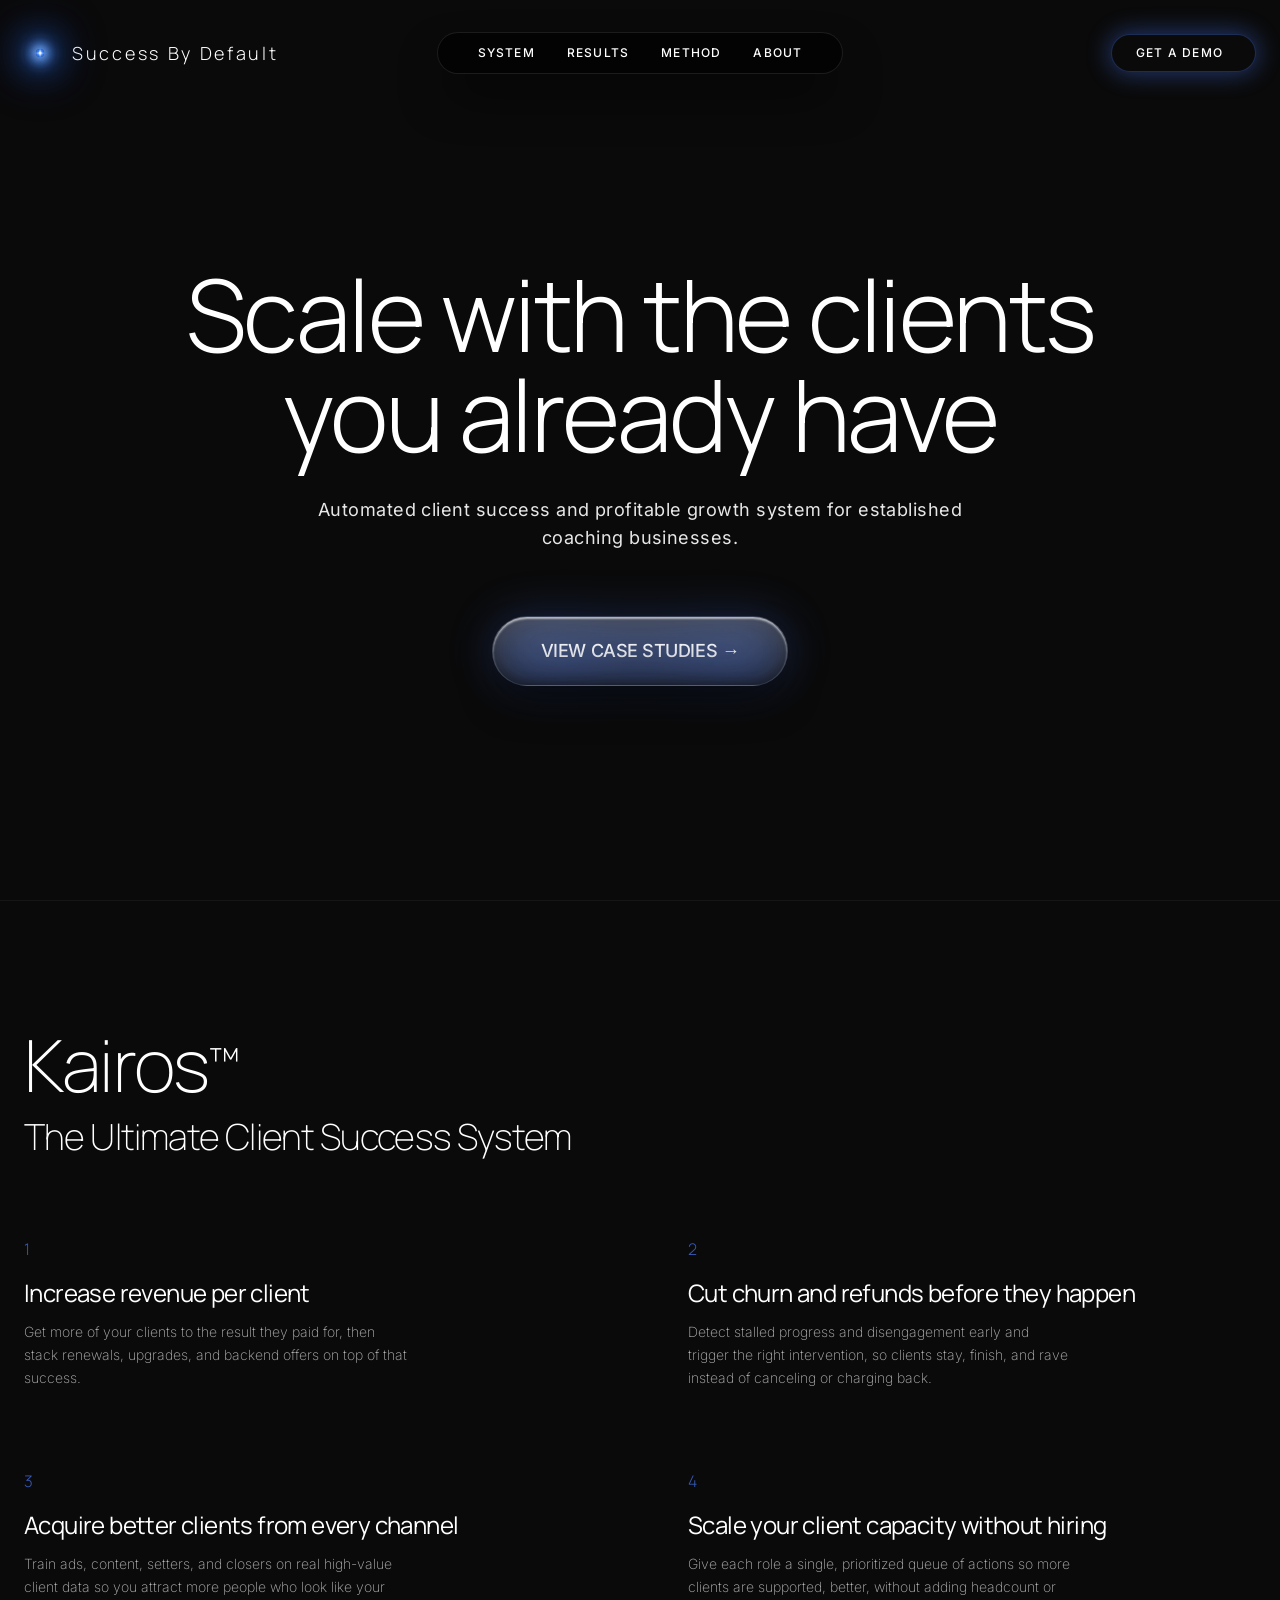
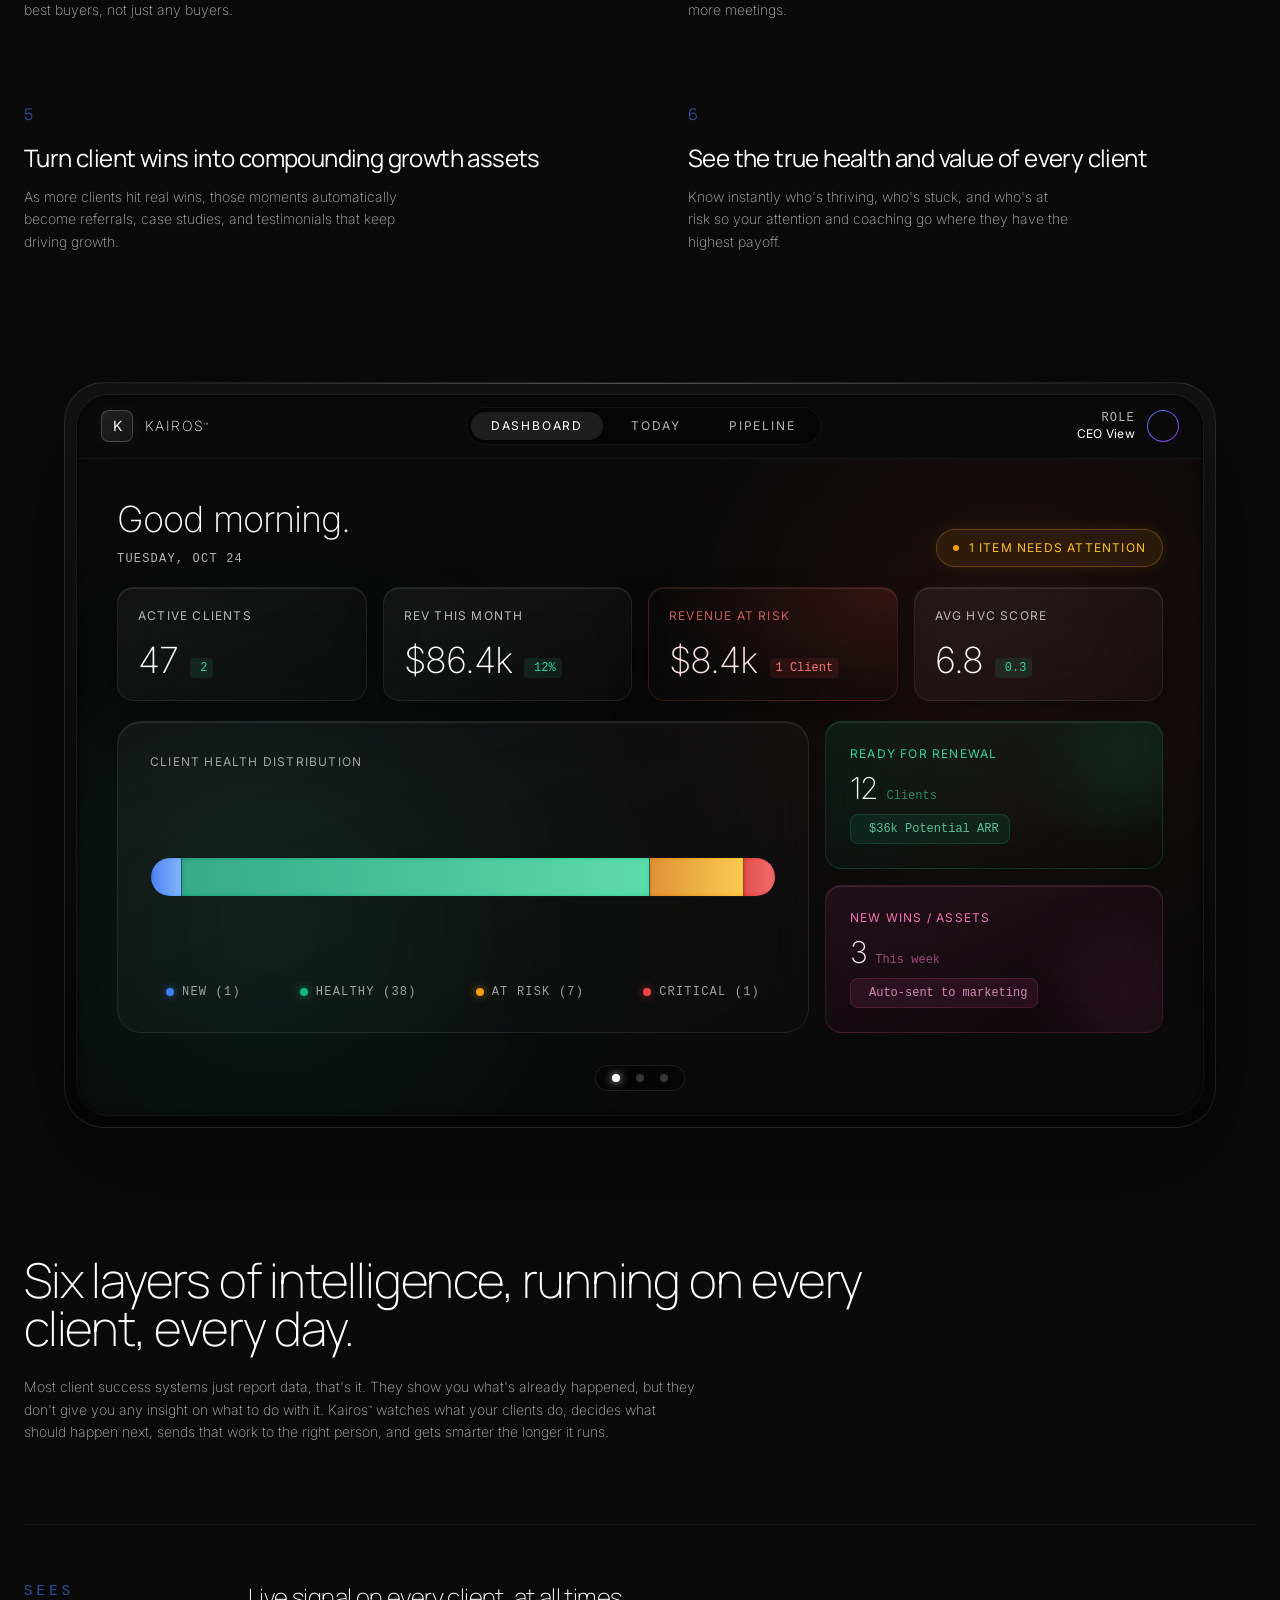
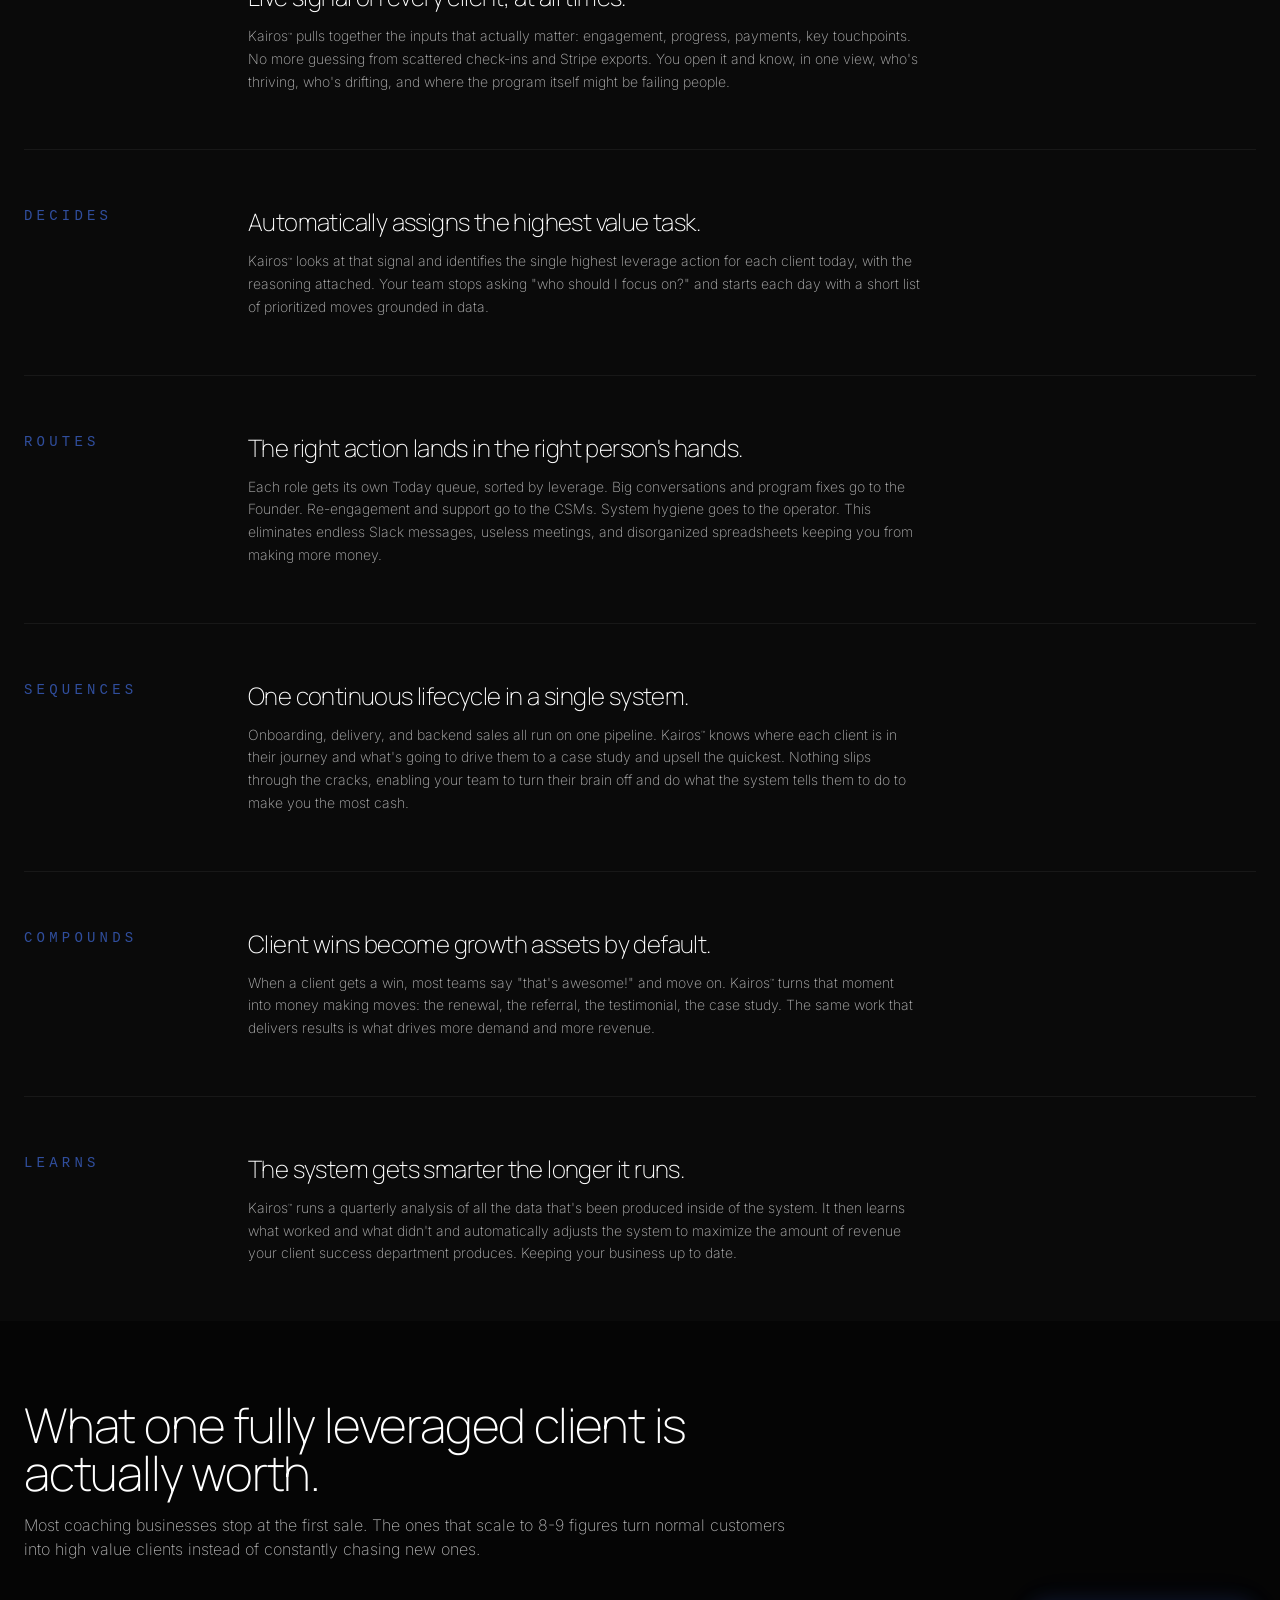
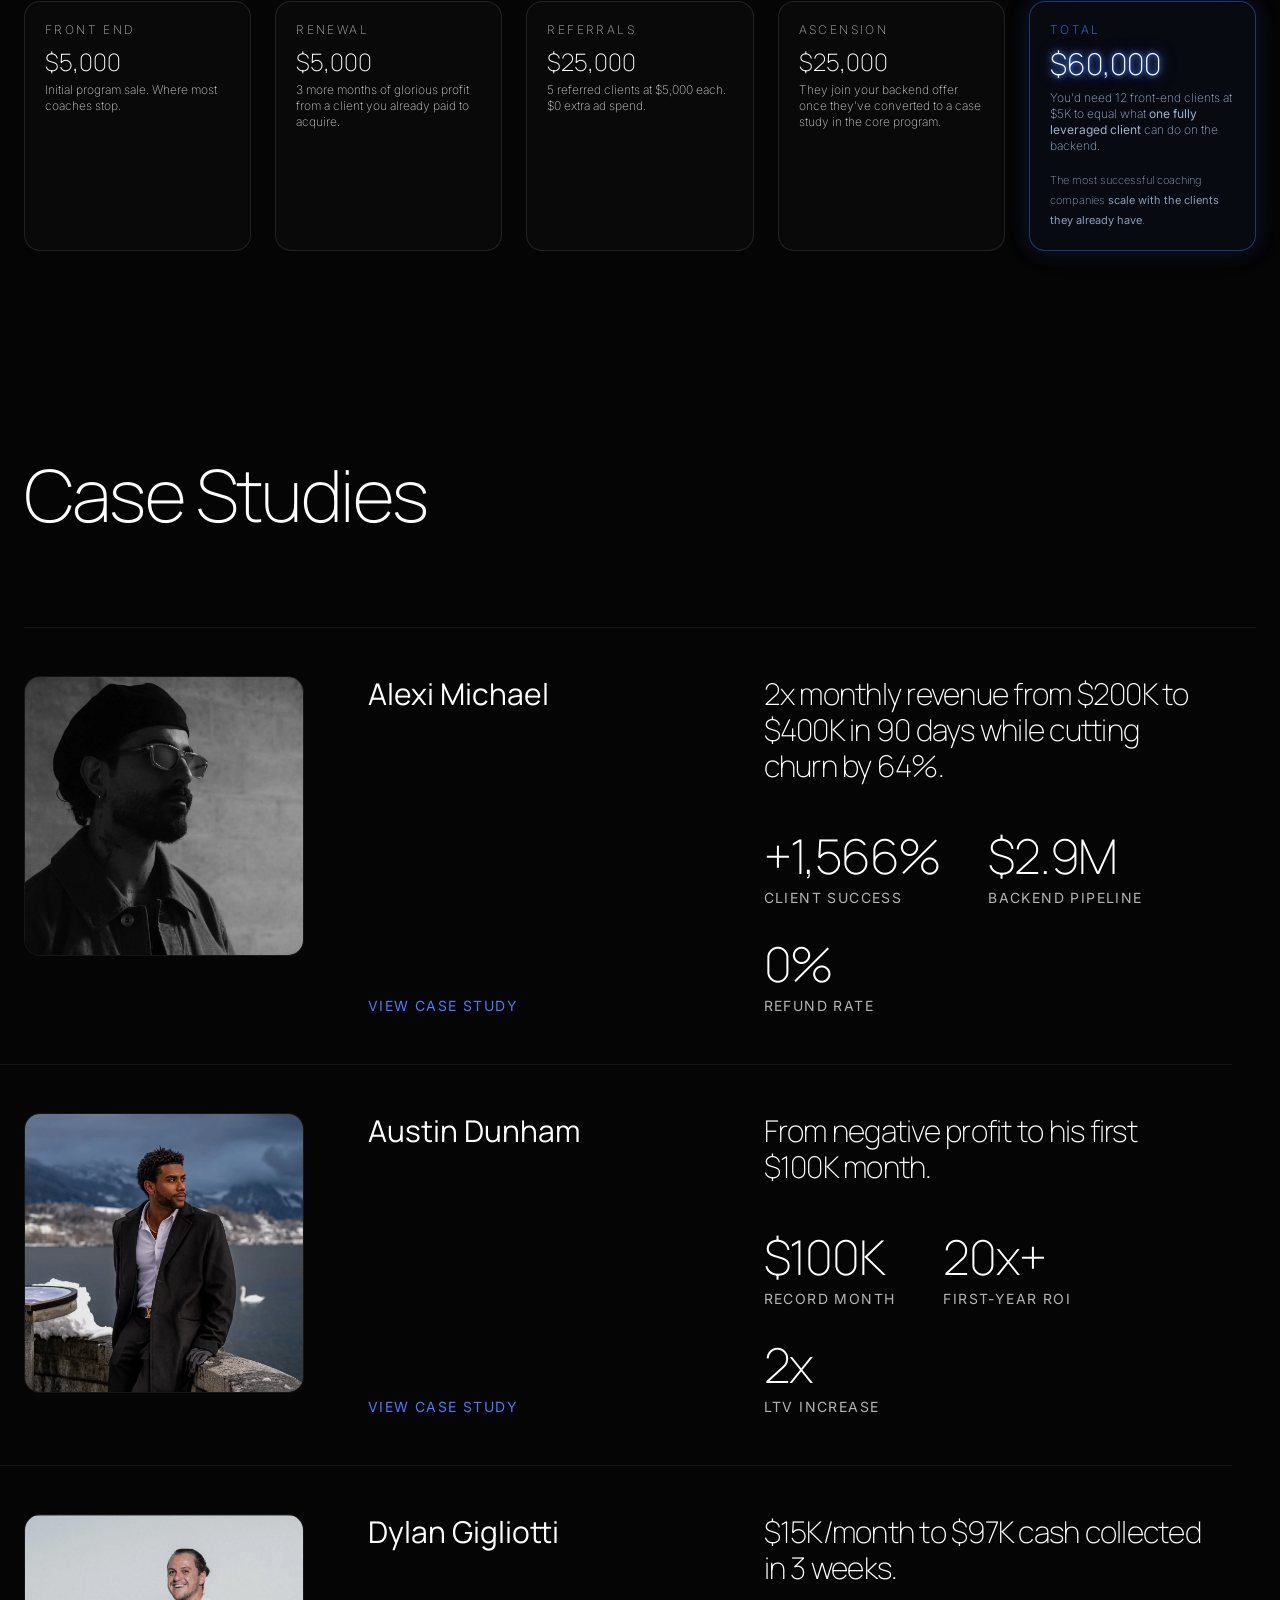
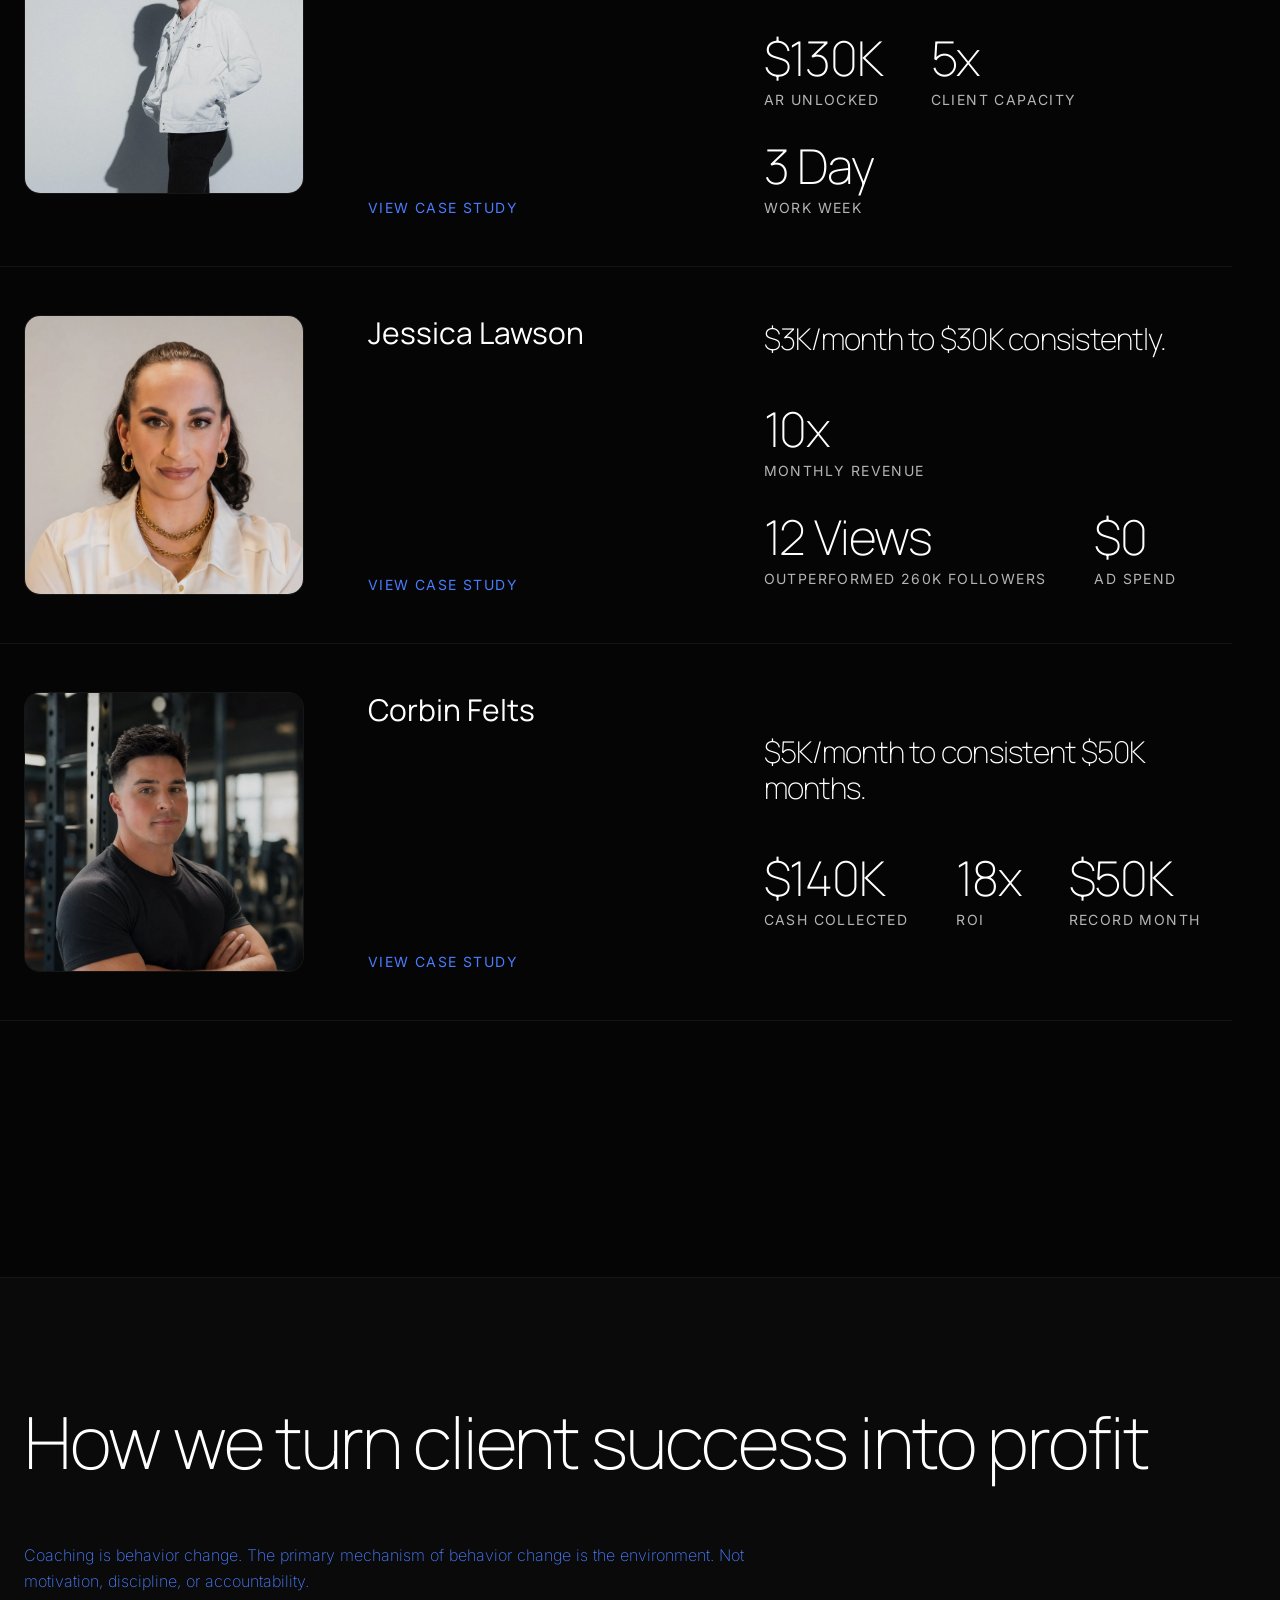
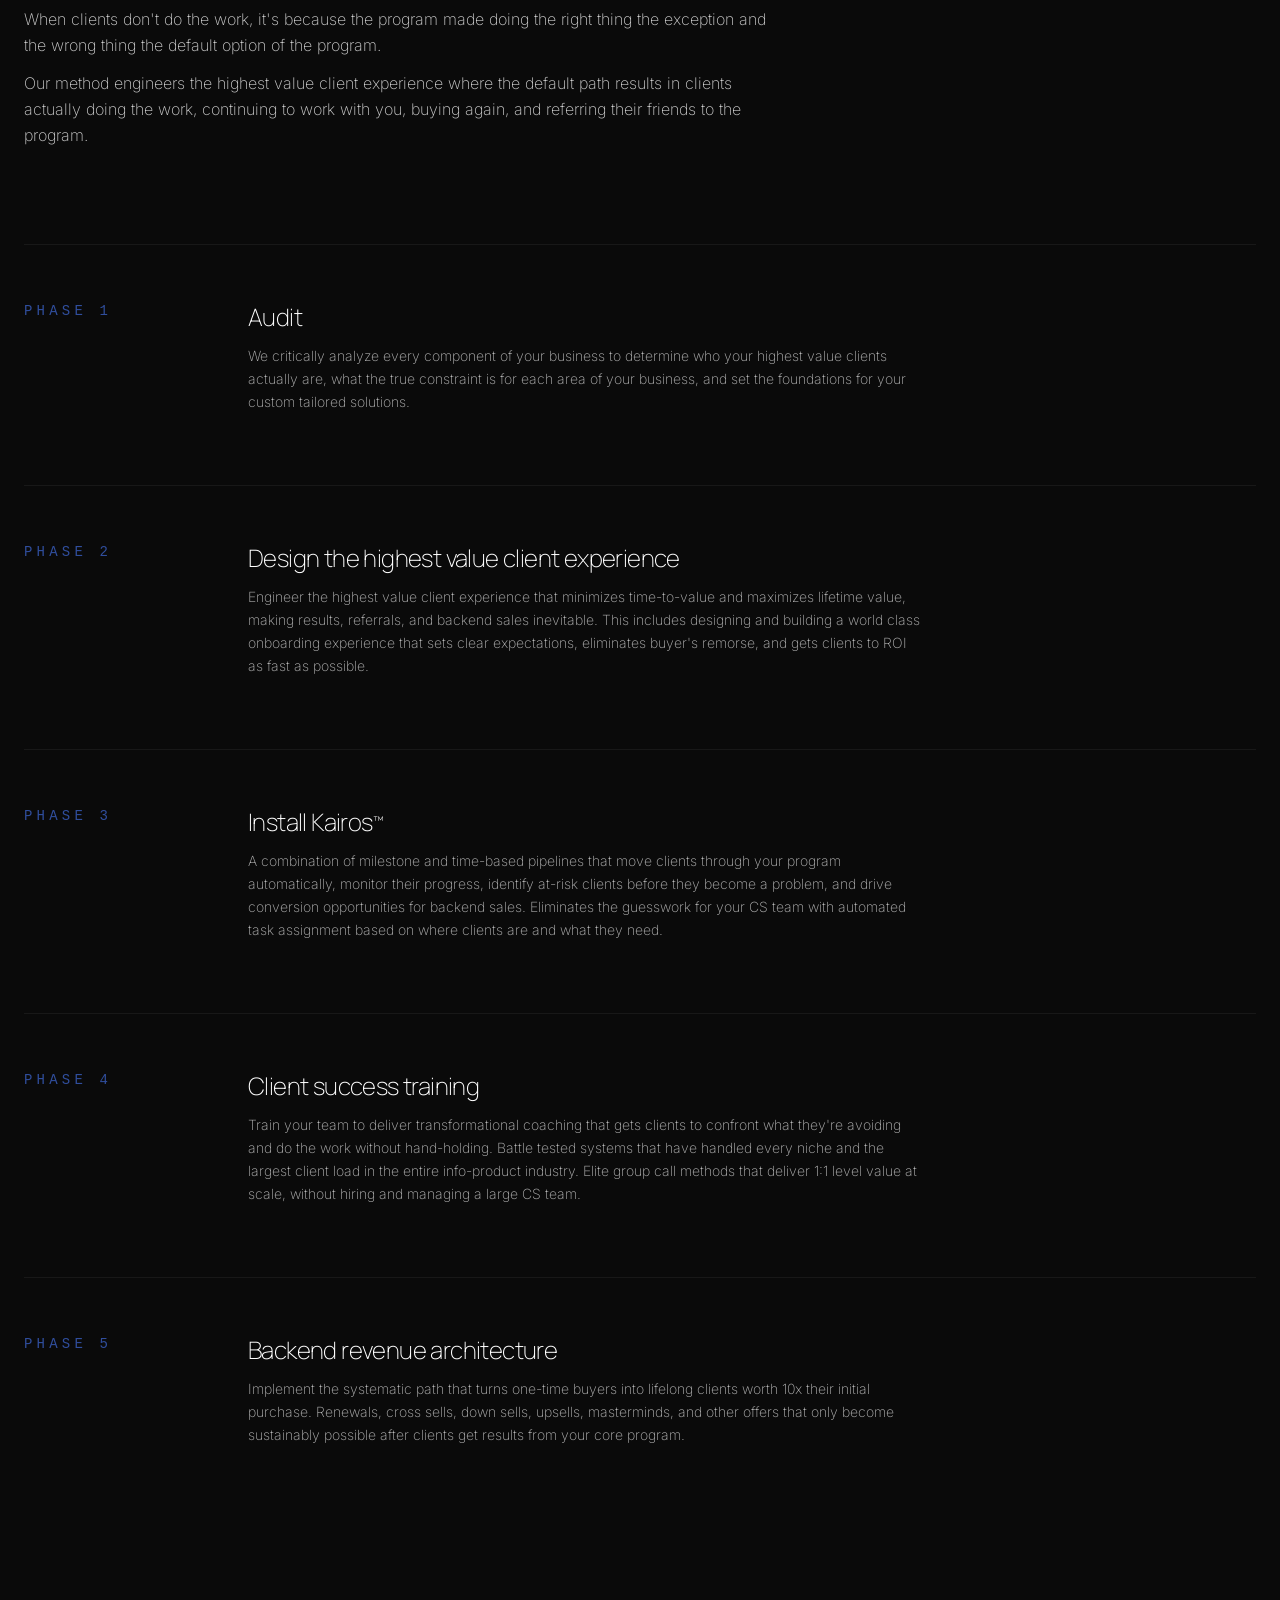
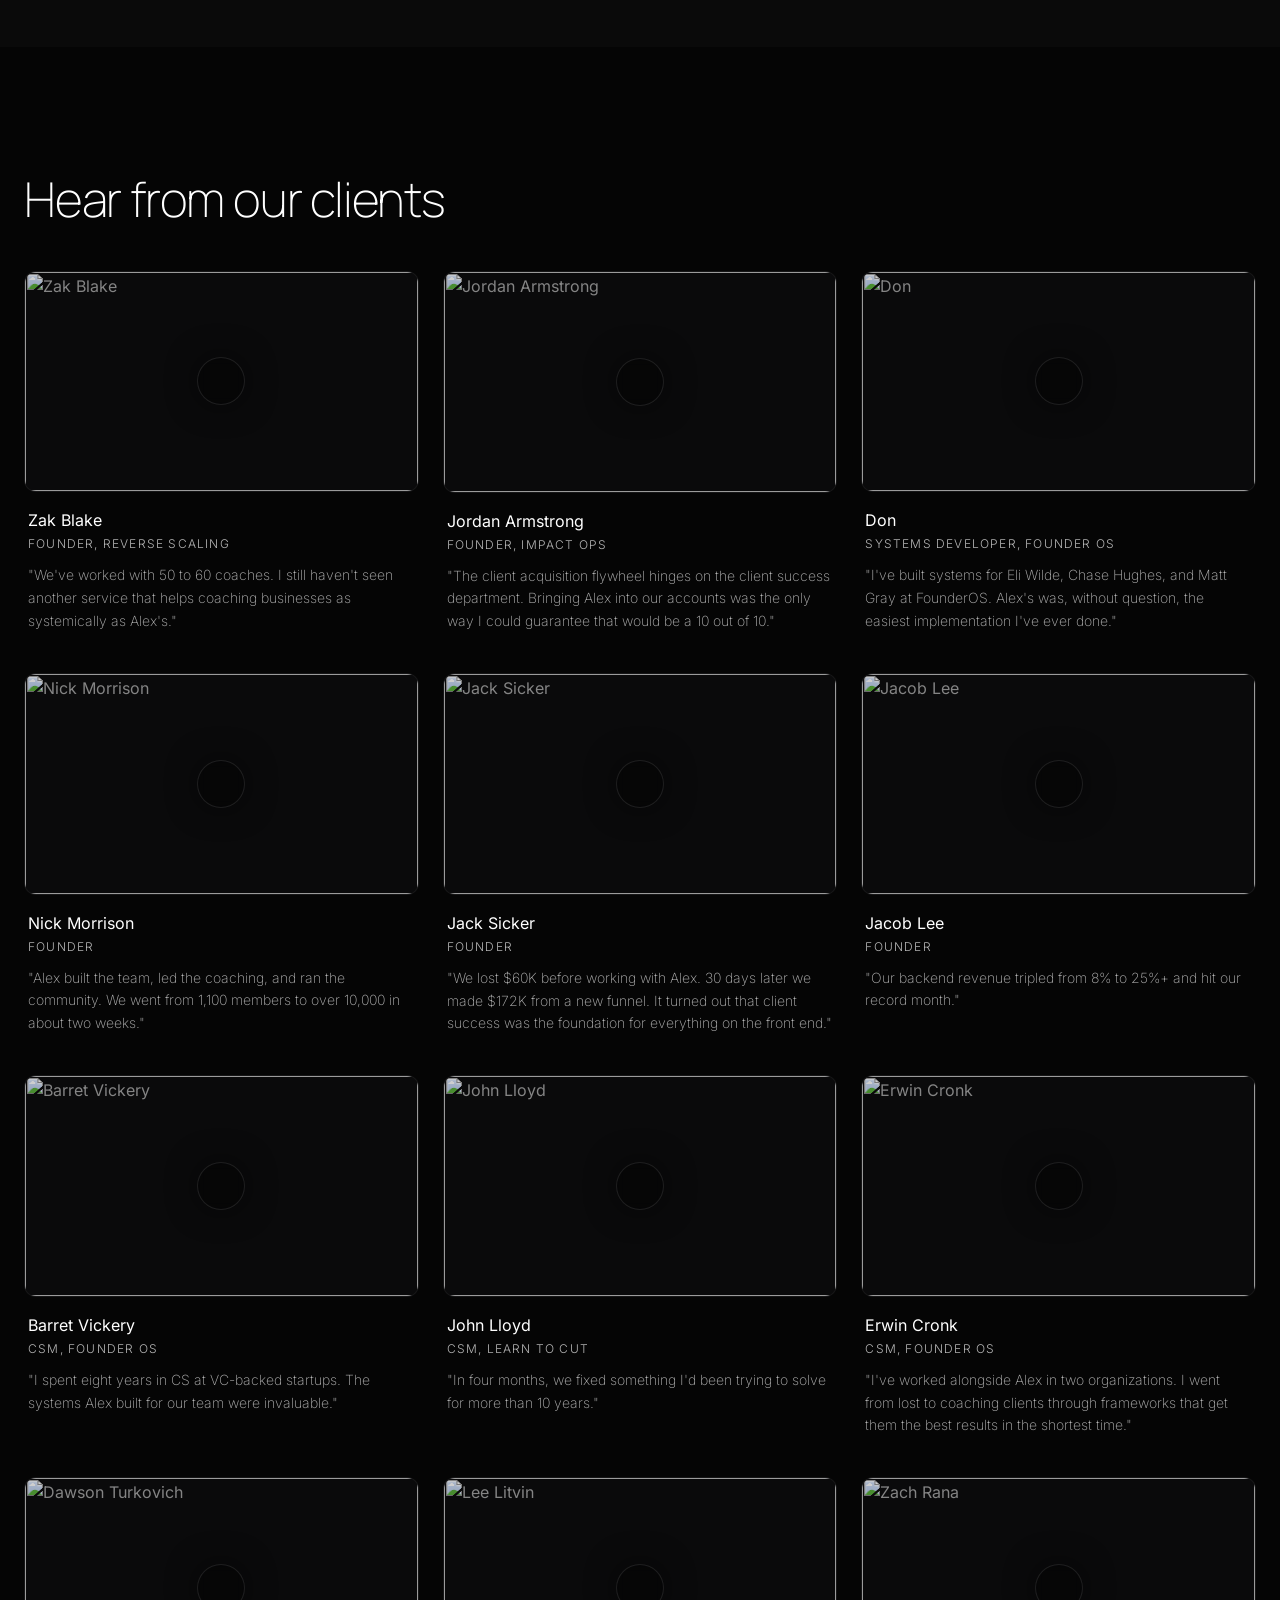
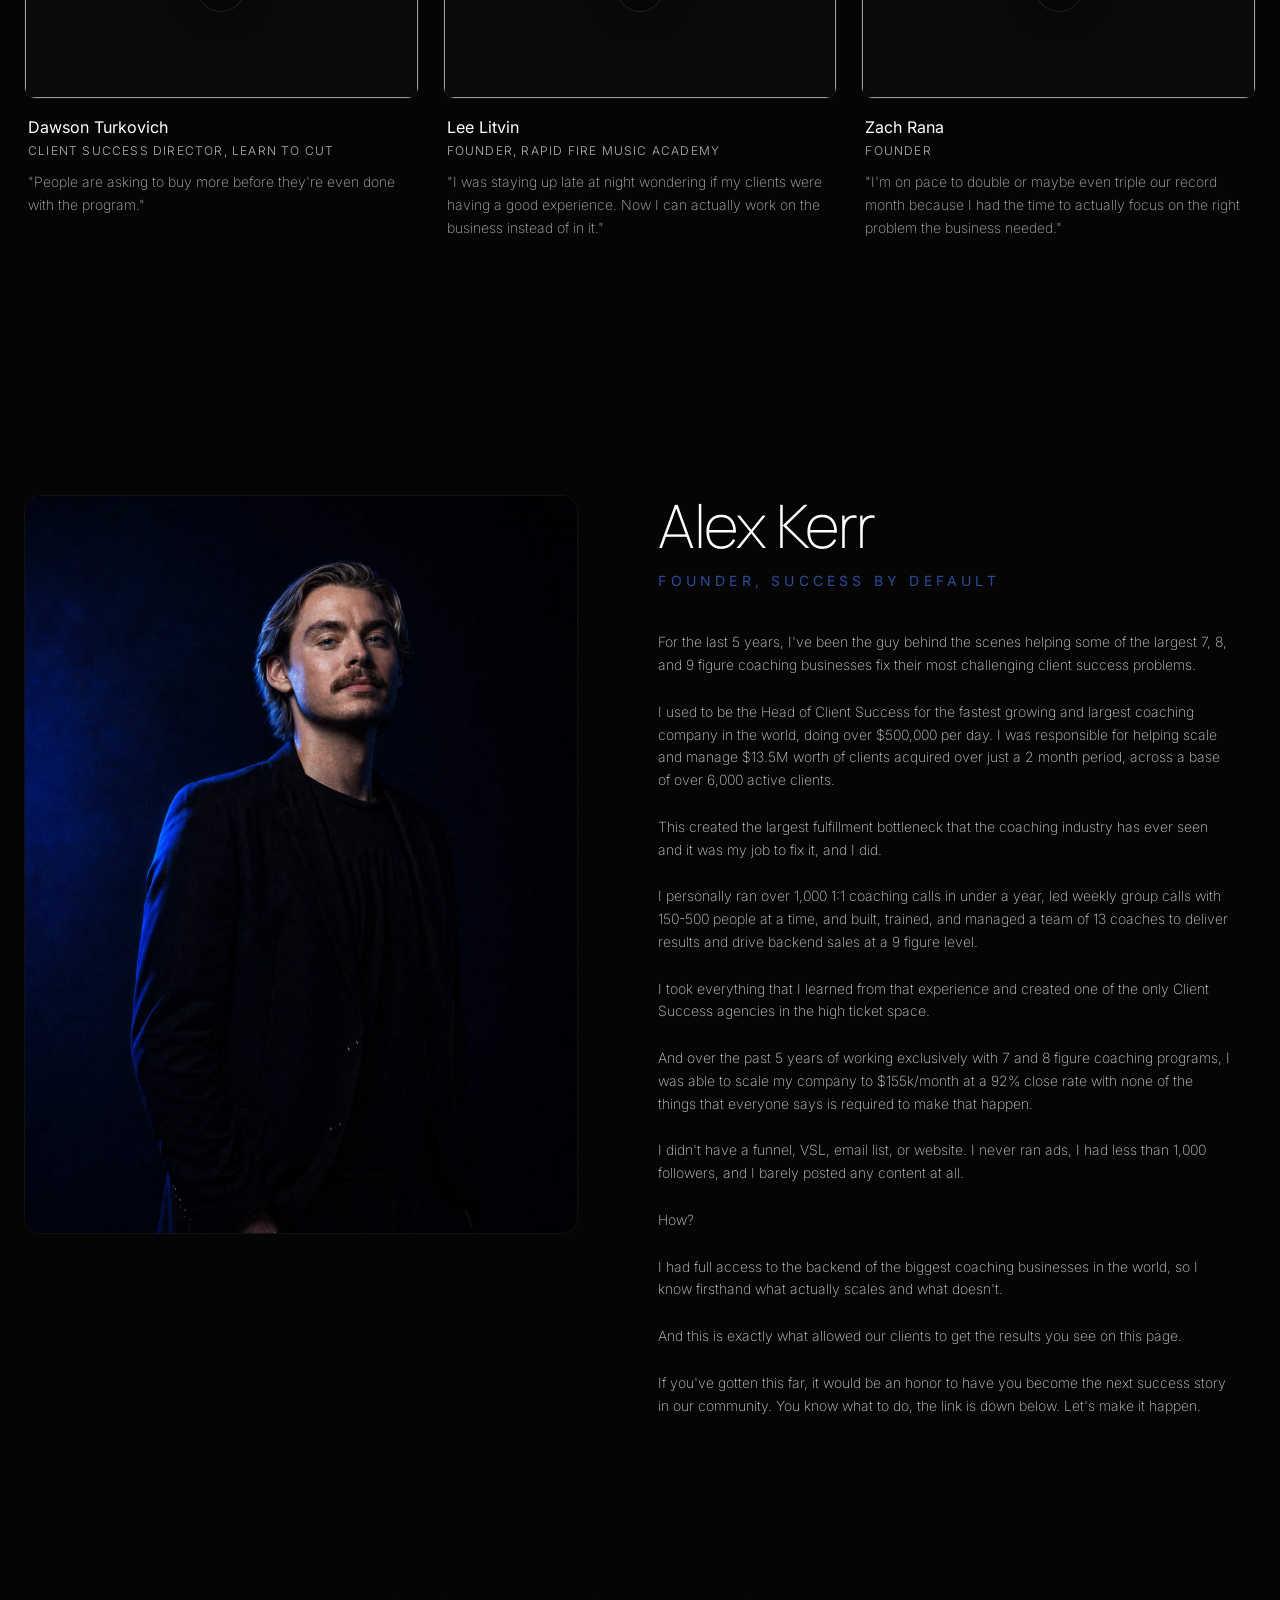
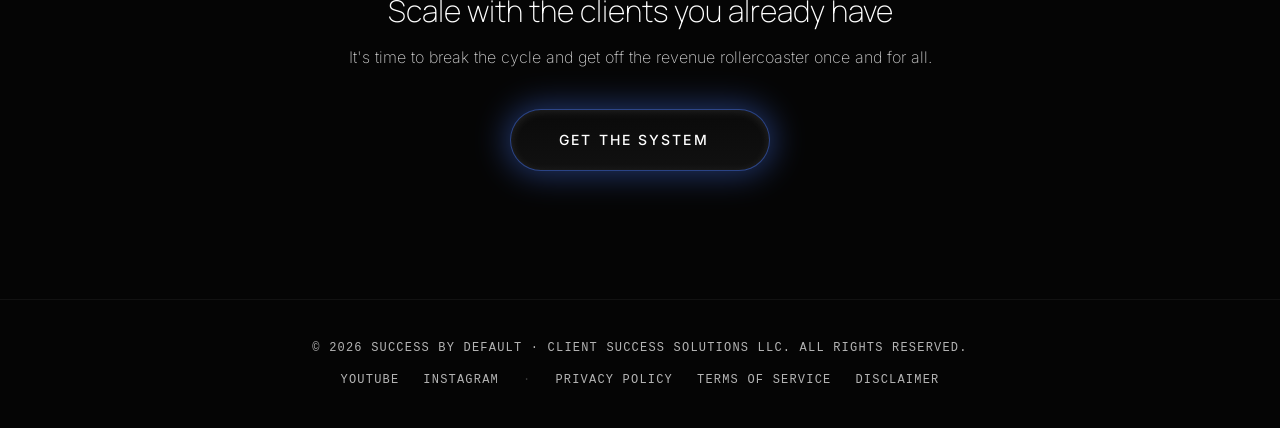
==== index.html @ edd0e6a4 "Color the governing principle paragraph in brand blue (#4A7CFF)" ====
<html lang="en"><head>
    <meta charset="UTF-8">
    <meta name="viewport" content="width=device-width, initial-scale=1.0">
    <title>Success By Default | Client Success Systems for Coaching Businesses</title>
    <meta name="description" content="Kairos™ is the ultimate client success system for established coaching businesses. Increase revenue per client, cut churn, and scale with the clients you already have.">
    <meta name="author" content="Alex Kerr">

    <!-- Open Graph (Facebook, LinkedIn, iMessage previews) -->
    <meta property="og:title" content="Success By Default | Scale With The Clients You Already Have">
    <meta property="og:description" content="The ultimate client success system for established coaching businesses. Increase revenue per client, cut churn, and build real backend revenue.">
    <meta property="og:type" content="website">
    <meta property="og:url" content="https://successbydefault.systems">
    <meta property="og:image" content="https://successbydefault.systems/og-image.png">

    <!-- Twitter Card -->
    <meta name="twitter:card" content="summary_large_image">
    <meta name="twitter:title" content="Success By Default | Scale With The Clients You Already Have">
    <meta name="twitter:description" content="The ultimate client success system for established coaching businesses.">
    <meta name="twitter:image" content="https://successbydefault.systems/og-image.png">

    <!-- Favicon -->
    <link rel="icon" type="image/svg+xml" href="/favicon.svg">
    <link rel="apple-touch-icon" href="/apple-touch-icon.png">

    <!-- Self-hosted fonts (Inter + Manrope) -->
    <link rel="preload" href="/fonts/inter-400-latin.woff2" as="font" type="font/woff2" crossorigin="">
    <link rel="preload" href="/fonts/manrope-300-latin.woff2" as="font" type="font/woff2" crossorigin="">
    <link rel="stylesheet" href="/fonts.css">

    <!-- Compiled Tailwind CSS -->
    <link rel="stylesheet" href="/styles.css">

    <!-- Iconify -->
    <script src="https://code.iconify.design/iconify-icon/1.0.7/iconify-icon.min.js" defer></script>

    <!-- Meta Pixel Code -->
    <script>
      !function(f,b,e,v,n,t,s)
      {if(f.fbq)return;n=f.fbq=function(){n.callMethod?
      n.callMethod.apply(n,arguments):n.queue.push(arguments)};
      if(!f._fbq)f._fbq=n;n.push=n;n.loaded=!0;n.version='2.0';
      n.queue=[];t=b.createElement(e);t.async=!0;
      t.src=v;s=b.getElementsByTagName(e)[0];
      s.parentNode.insertBefore(t,s)}(window, document,'script',
      'https://connect.facebook.net/en_US/fbevents.js');
      fbq('init', '1285588733069168');
      fbq('track', 'PageView');
    </script>
    <noscript><img height="1" width="1" style="display:none"
      src="https://www.facebook.com/tr?id=1285588733069168&ev=PageView&noscript=1"/></noscript>
    <!-- End Meta Pixel Code -->

    <style>
      body { font-family: 'Inter', sans-serif; background-color: #0A0A0A; }
      .font-manrope { font-family: 'Manrope', sans-serif; }
      .font-inter { font-family: 'Inter', sans-serif; }

      html { scroll-behavior: smooth; }
      ::-webkit-scrollbar { width: 6px; }
      ::-webkit-scrollbar-track { background: #0A0A0A; }
      ::-webkit-scrollbar-thumb { background: rgba(255, 255, 255, 0.1); border-radius: 10px; }
      iconify-icon { display: inline-block; vertical-align: middle; }

      @keyframes animationIn {
          0% { opacity: 0; transform: translateY(30px); filter: blur(8px); }
          100% { opacity: 1; transform: translateY(0); filter: blur(0px); }
      }

      @keyframes subtleGlow {
          0% { text-shadow: 0 0 2px #fff, 0 0 6px #4A7CFF, 0 0 12px #4A7CFF, 0 0 20px #4A7CFF; }
          100% { text-shadow: 0 0 4px #fff, 0 0 8px #4A7CFF, 0 0 16px #4A7CFF, 0 0 28px #4A7CFF; }
      }

      .animate-on-scroll { animation-play-state: paused !important; }
      .animate-on-scroll.animate { animation-play-state: running !important; }

      .north-star-orb {
          position: relative; border-radius: 50%;
          background: radial-gradient(circle at center, #ffffff 0%, #bfdbfe 15%, #3b82f6 40%, #1e3a8a 100%);
          box-shadow: 0 0 8px 1px rgba(255, 255, 255, 0.8), 0 0 16px 4px rgba(96, 165, 250, 0.8), 0 0 32px 10px rgba(59, 130, 246, 0.6), 0 0 48px 16px rgba(29, 78, 216, 0.4);
          z-index: 10; animation: star-pulse 3s ease-in-out infinite alternate;
      }
      @keyframes star-pulse {
          0% { transform: scale(0.95); opacity: 0.85; filter: brightness(0.9); }
          100% { transform: scale(1.05); opacity: 1; filter: brightness(1.2); }
      }
      .north-star-orb::before, .north-star-orb::after {
          content: ''; position: absolute; top: 50%; left: 50%; transform: translate(-50%, -50%);
          pointer-events: none; z-index: -1; transition: all 0.5s ease-out; border-radius: 100%;
      }
      .north-star-orb::before {
          width: 250%; height: 1.5px;
          background: linear-gradient(90deg, transparent 0%, rgba(59, 130, 246, 0.6) 30%, #ffffff 50%, rgba(59, 130, 246, 0.6) 70%, transparent 100%);
          box-shadow: 0 0 12px 2px rgba(59, 130, 246, 0.8);
      }
      .north-star-orb::after {
          width: 1.5px; height: 250%;
          background: linear-gradient(180deg, transparent 0%, rgba(59, 130, 246, 0.6) 30%, #ffffff 50%, rgba(59, 130, 246, 0.6) 70%, transparent 100%);
          box-shadow: 0 0 12px 2px rgba(59, 130, 246, 0.8);
      }
      .group:hover .nav-star-orb {
          background: radial-gradient(circle at center, #ffffff 0%, #dbeafe 20%, #60a5fa 50%, #2563eb 100%);
          box-shadow: 0 0 12px 2px #ffffff, 0 0 24px 8px rgba(96, 165, 250, 0.9), 0 0 48px 16px rgba(59, 130, 246, 0.7), 0 0 64px 24px rgba(29, 78, 216, 0.5);
          transform: scale(1.2); animation: none;
      }
      .group:hover .nav-star-orb::before {
          width: 300%; height: 2px;
          background: linear-gradient(90deg, transparent 0%, rgba(96, 165, 250, 0.8) 35%, #ffffff 50%, rgba(96, 165, 250, 0.8) 65%, transparent 100%);
          box-shadow: 0 0 16px 4px rgba(96, 165, 250, 0.9);
      }
      .group:hover .nav-star-orb::after {
          height: 300%; width: 2px;
          background: linear-gradient(180deg, transparent 0%, rgba(96, 165, 250, 0.8) 35%, #ffffff 50%, rgba(96, 165, 250, 0.8) 65%, transparent 100%);
          box-shadow: 0 0 16px 4px rgba(96, 165, 250, 0.9);
      }

      @keyframes stair-fill {
          0%, 100% { opacity: 0; width: 0%; box-shadow: none; }
          10%, 80% { opacity: 1; width: var(--target-w); box-shadow: 0 0 15px rgba(16, 185, 129, 0.4); }
          90% { opacity: 0; width: var(--target-w); }
      }
      @keyframes stair-label {
          0%, 100% { opacity: 0; transform: translateX(-10px); }
          10%, 80% { opacity: 1; transform: translateX(0); }
          90% { opacity: 0; }
      }
      @keyframes radar-spin { from { transform: rotate(0deg); } to { transform: rotate(360deg); } }
      @keyframes radar-dot {
          0%, 100% { opacity: 0.3; transform: scale(1); box-shadow: none; }
          2% { opacity: 1; transform: scale(1.5); box-shadow: 0 0 10px currentColor; }
          15% { opacity: 0.3; transform: scale(1); box-shadow: none; }
      }
      @keyframes radar-red-to-amber {
          0%, 100% { background-color: #EF4444; opacity: 0.4; transform: scale(1); box-shadow: none; }
          2% { background-color: #EF4444; opacity: 1; transform: scale(1.6); box-shadow: 0 0 15px #EF4444; }
          8% { background-color: #F59E0B; opacity: 1; box-shadow: 0 0 10px #F59E0B; }
          15% { background-color: #F59E0B; opacity: 0.4; transform: scale(1); box-shadow: none; }
      }
      @keyframes flow-particle { 0% { stroke-dashoffset: 120; opacity: 0; } 10% { opacity: 1; } 70% { opacity: 1; stroke-dashoffset: 0; } 80%, 100% { opacity: 0; stroke-dashoffset: 0; } }
      @keyframes blue-pulse {
          0%, 100% { transform: translate(-50%, -50%) scale(1); box-shadow: 0 0 15px rgba(96, 165, 250, 0.2); }
          10%, 20% { transform: translate(-50%, -50%) scale(1.25); box-shadow: 0 0 30px rgba(96, 165, 250, 0.8); }
      }
      @keyframes label-fade { 0%, 100% { opacity: 0.2; } 10%, 70% { opacity: 1; text-shadow: 0 0 10px rgba(96, 165, 250, 0.4); } }
      @keyframes breath-glow {
          0%, 100% { transform: scale(1); box-shadow: 0 0 15px rgba(168,85,247,0.3); border-color: rgba(168,85,247,0.4); }
          50% { transform: scale(1.05); box-shadow: 0 0 25px rgba(168,85,247,0.6); border-color: rgba(192,132,252,0.7); }
      }
      @keyframes pink-path-1 { 0% { stroke-dashoffset: 30; opacity: 1;} 20%, 80% { stroke-dashoffset: 0; opacity: 1; } 100% { opacity: 0; stroke-dashoffset: 0; } }
      @keyframes pink-path-2 { 0%, 20% { stroke-dashoffset: 40; opacity: 1;} 40%, 80% { stroke-dashoffset: 0; opacity: 1; } 100% { opacity: 0; stroke-dashoffset: 0; } }
      @keyframes pink-node-1 { 0%, 100% { transform: translate(-50%, -50%) scale(0.5); opacity: 0; box-shadow: none; } 10%, 80% { transform: translate(-50%, -50%) scale(1); opacity: 1; box-shadow: 0 0 15px rgba(244, 114, 182, 0.4); } }
      @keyframes pink-node-2 { 0%, 20% { transform: translate(-50%, -50%) scale(0.5); opacity: 0; box-shadow: none; } 30%, 80% { transform: translate(-50%, -50%) scale(1); opacity: 1; box-shadow: 0 0 20px rgba(244, 114, 182, 0.6); } 100% { transform: translate(-50%, -50%) scale(0.5); opacity: 0; } }
      @keyframes pink-node-3 { 0%, 40% { transform: translate(-50%, -50%) scale(0.5); opacity: 0; box-shadow: none; } 50%, 80% { transform: translate(-50%, -50%) scale(1); opacity: 1; box-shadow: 0 0 25px rgba(244, 114, 182, 0.8); } 100% { transform: translate(-50%, -50%) scale(0.5); opacity: 0; } }
      @keyframes sky-scan-line { 0% { transform: translateX(0); opacity: 0; } 10%, 90% { opacity: 1; } 100% { transform: translateX(100%); opacity: 0; } }

      @keyframes dot-flare {
          0%, 100% { transform: scale(1); filter: brightness(1); }
          5% { transform: scale(1.5); filter: brightness(1.5); box-shadow: 0 0 12px currentColor; }
          15% { transform: scale(1); filter: brightness(1); box-shadow: none; }
      }
      @keyframes status-ring-flare {
          0%, 100% { transform: scale(0.5); opacity: 0; border-width: 2px; }
          5% { transform: scale(1.5); opacity: 1; border-width: 1.5px; }
          20% { transform: scale(3); opacity: 0; border-width: 0px; }
      }
      @keyframes pulse-slow { 0%, 100% { opacity: 0.4; } 50% { opacity: 0.8; } }
      @keyframes pulse-med { 0%, 100% { opacity: 0.3; } 50% { opacity: 0.9; } }
      @keyframes pulse-fast { 0%, 100% { opacity: 0.2; } 50% { opacity: 1; } }
      @keyframes pulse-calm { 0%, 100% { opacity: 0.4; } 50% { opacity: 0.7; } }

      .system-in-view .animate-sys { animation-play-state: running; }
    </style>

    
    <script>
      (function () {
          const once = true;
          if (!window.__inViewIO) {
              window.__inViewIO = new IntersectionObserver((entries) => {
                  entries.forEach((entry) => {
                      if (entry.isIntersecting) {
                          entry.target.classList.add("animate");
                          if (once) window.__inViewIO.unobserve(entry.target);
                      }
                  });
              }, { threshold: 0.2, rootMargin: "0px 0px -10% 0px" });
          }
          window.initInViewAnimations = function (selector = ".animate-on-scroll") {
              document.querySelectorAll(selector).forEach((el) => {
                  window.__inViewIO.observe(el);
              });
          };
          document.addEventListener("DOMContentLoaded", () => initInViewAnimations());
      })();
    </script>
    <script>
      (function initCarousel() {
          const setup = () => {
              const panels = document.querySelectorAll('.showcase-panel');
              const tabs = document.querySelectorAll('.showcase-tab');
              const dots = document.querySelectorAll('.showcase-dot');
              const roleLabel = document.getElementById('showcase-role');
              const container = document.getElementById('kairos-showcase');

              if(!panels.length) {
                  setTimeout(setup, 100);
                  return;
              }

              let currentIndex = 0;
              let interval;

              function showPanel(index) {
                  panels.forEach((p, i) => {
                      if (i === index) {
                          p.classList.remove('opacity-0', 'translate-y-4', 'pointer-events-none', 'z-0');
                          p.classList.add('opacity-100', 'translate-y-0', 'pointer-events-auto', 'z-10');
                      } else {
                          p.classList.add('opacity-0', 'translate-y-4', 'pointer-events-none', 'z-0');
                          p.classList.remove('opacity-100', 'translate-y-0', 'pointer-events-auto', 'z-10');
                      }
                  });

                  tabs.forEach((t, i) => {
                      if (i === index) {
                          t.className = 'showcase-tab active px-3 lg:px-5 py-1.5 rounded-full text-xs uppercase tracking-[0.15em] font-normal transition-all bg-white/10 text-white shadow-sm';
                      } else {
                          t.className = 'showcase-tab px-3 lg:px-5 py-1.5 rounded-full text-xs uppercase tracking-[0.15em] font-normal transition-all text-white/70 hover:text-white/80';
                      }
                  });

                  dots.forEach((d, i) => {
                      if (i === index) {
                          d.className = 'showcase-dot w-2 h-2 rounded-full bg-white transition-all shadow-[0_0_8px_rgba(255,255,255,0.8)] pointer-events-auto cursor-pointer';
                      } else {
                          d.className = 'showcase-dot w-2 h-2 rounded-full bg-white/20 transition-all pointer-events-auto cursor-pointer hover:bg-white/40';
                      }
                  });

                  if(roleLabel) {
                      roleLabel.textContent = panels[index].getAttribute('data-role');
                  }

                  currentIndex = index;
              }

              function nextPanel() {
                  showPanel((currentIndex + 1) % panels.length);
              }

              function startInterval() {
                  clearInterval(interval);
                  interval = setInterval(nextPanel, 7000);
              }

              tabs.forEach((tab, i) => {
                  tab.addEventListener('click', () => { showPanel(i); startInterval(); });
              });

              dots.forEach((dot, i) => {
                  dot.addEventListener('click', () => { showPanel(i); startInterval(); });
              });

              if(container) {
                  container.addEventListener('mouseenter', () => clearInterval(interval));
                  container.addEventListener('mouseleave', startInterval);
              }

              startInterval();
          };

          if(document.readyState === 'loading') {
              document.addEventListener('DOMContentLoaded', setup);
          } else {
              setup();
          }
      })();
    </script>
  </head>
  <body class="antialiased overflow-x-hidden min-h-screen text-neutral-400 bg-[#0A0A0A] relative selection:bg-[#4A7CFF]/30 selection:text-white font-inter">
    <!-- HERO SECTION -->
    <div class="flex flex-col overflow-hidden min-h-screen w-full relative">
      <div class="z-0 w-full h-full absolute top-0 left-0 pointer-events-none opacity-80">
        <div data-us-project="U7tLRvdF7ikcfxcCHs65" class="absolute w-full h-full left-0 top-0 z-0"></div>
        <script type="text/javascript">
          !function(){if(!window.UnicornStudio){window.UnicornStudio={isInitialized:!1};var i=document.createElement("script");i.src="https://cdn.jsdelivr.net/gh/hiunicornstudio/unicornstudio.js@v2.1.0-1/dist/unicornStudio.umd.js";i.onload=function(){if(document.readyState==="loading"){document.addEventListener("DOMContentLoaded",function(){UnicornStudio.init();window.UnicornStudio.isInitialized=!0})}else{UnicornStudio.init();window.UnicornStudio.isInitialized=!0}};(document.head||document.body).appendChild(i)}else if(!window.UnicornStudio.isInitialized&&window.UnicornStudio.init){UnicornStudio.init();window.UnicornStudio.isInitialized=!0}}();
        </script>
      </div>
      <div class="absolute inset-0 bg-[#0A0A0A]/50 z-[1] pointer-events-none"></div>

      <nav class="flex [animation:animationIn_0.8s_ease-out_0.1s_both] z-50 w-full max-w-7xl mx-auto pt-8 px-6 pb-4 relative items-center justify-between">
        <div class="flex-1">
          <a href="#" class="inline-flex items-center gap-4 cursor-pointer group">
            <div class="relative w-8 h-8 flex items-center justify-center transition-transform duration-500 ease-out group-hover:scale-110">
              <div class="w-2 h-2 north-star-orb nav-star-orb transition-all duration-500"></div>
            </div>
            <span class="font-manrope font-light text-lg tracking-[0.15em] text-white">
              Success By Default
            </span>
          </a>
        </div>

        <div class="hidden md:flex items-center gap-8 px-10 py-3 rounded-full border border-white/10 bg-black/70 shadow-2xl shadow-black backdrop-blur-xl">
          <a href="#system" class="text-xs uppercase tracking-widest text-white hover:text-white/60 transition-colors font-medium">
            System
          </a>
          <a href="#proof" class="text-xs uppercase tracking-widest text-white hover:text-white/60 transition-colors font-medium">
            Results
          </a>
          <a href="#method" class="text-xs uppercase tracking-widest text-white hover:text-white/60 transition-colors font-medium">
            Method
          </a>
          <a href="#about" class="text-xs uppercase tracking-widest text-white hover:text-white/60 transition-colors font-medium">
            About
          </a>
        </div>

        <div class="flex-1 flex justify-end">
          <div class="relative group">
            <div class="absolute -inset-0.5 bg-[#4A7CFF] rounded-full blur-md opacity-40 group-hover:opacity-75 transition duration-500"></div>
            <a href="https://successbydefault.typeform.com/to/rfyKaQod" target="_blank" class="relative flex items-center gap-2 px-6 py-2.5 rounded-full bg-[#0A0A0A] border border-[#4A7CFF]/30 text-white text-xs font-medium uppercase tracking-widest hover:scale-[1.02] transition-transform duration-300">
              Get a Demo
              <iconify-icon icon="solar:arrow-right-linear" stroke-width="1.5" class="text-[#4A7CFF]"></iconify-icon>
            </a>
          </div>
        </div>
      </nav>

      <div class="flex flex-col flex-1 z-10 text-center w-full max-w-5xl mx-auto px-6 items-center justify-center pt-10 pb-20">
        <h1 class="text-5xl md:text-7xl lg:text-[100px] leading-[0.95] [animation:animationIn_0.8s_ease-out_0.2s_both] font-light text-white tracking-tight font-manrope mb-8">
          Scale with the clients
          <br>
          you already have
        </h1>
        <p class="text-base md:text-lg [animation:animationIn_0.8s_ease-out_0.3s_both] font-normal text-white/90 max-w-2xl mx-auto mb-16 tracking-wide font-inter">
          Automated client success and profitable growth system for established
          coaching businesses.
        </p>
        <div class="[animation:animationIn_0.8s_ease-out_0.4s_both]">
          <a href="#proof" class="relative inline-block group cursor-pointer">
            <div class="absolute inset-0 bg-gradient-to-r from-[#4A7CFF]/40 via-[#4A7CFF]/30 to-[#4A7CFF]/40 rounded-full blur-xl opacity-70 group-hover:opacity-100 transition-opacity duration-500"></div>
            <div class="relative flex items-center justify-center px-12 py-5 rounded-full bg-gradient-to-b from-white/20 to-white/5 backdrop-blur-xl shadow-[0_20px_40px_-10px_rgba(0,0,0,0.7),inset_0_2px_2px_rgba(255,255,255,0.6),inset_0_-4px_8px_rgba(0,0,0,0.3),inset_0_0_20px_rgba(255,255,255,0.05)] border border-white/10 transition-transform group-hover:scale-[1.02]">
              <span class="text-lg font-medium tracking-[0.15em] bg-clip-text text-transparent bg-gradient-to-b from-white to-white/70 tracking-tight">
                VIEW CASE STUDIES →
              </span>
            </div>
          </a>
        </div>
      </div>
    </div>

    <!-- SECTION 01: THE SYSTEM -->
    <section class="w-full z-10 border-white/5 border-t pt-32 relative" id="system">
      <div class="max-w-7xl mx-auto px-6 relative">

        <!-- Section Header -->
        <div class="mb-20">
          <h2 class="text-5xl md:text-6xl lg:text-7xl font-manrope font-extralight tracking-tight text-white">
            Kairos<sup style="font-size:0.5em;">™</sup>
          </h2>
          <p class="text-2xl md:text-3xl lg:text-4xl font-manrope font-thin tracking-tight text-white mt-4" style="animation: subtleGlow 3s ease-in-out infinite alternate;">
            The Ultimate Client Success System
          </p>
        </div>

        <!-- Six Pillars -->
        <div class="grid grid-cols-1 md:grid-cols-2 gap-x-24 gap-y-20 mb-32">
          <div>
            <span class="text-base font-manrope font-light text-[#4A7CFF]/70 block mb-4">1</span>
            <h3 class="text-xl md:text-2xl font-manrope font-normal text-white tracking-tight mb-3">Increase revenue per client</h3>
            <p class="text-sm font-inter font-extralight text-white/70 leading-relaxed max-w-sm">Get more of your clients to the result they paid for, then stack renewals, upgrades, and backend offers on top of that success.</p>
          </div>
          <div>
            <span class="text-base font-manrope font-light text-[#4A7CFF]/70 block mb-4">2</span>
            <h3 class="text-xl md:text-2xl font-manrope font-normal text-white tracking-tight mb-3">Cut churn and refunds before they happen</h3>
            <p class="text-sm font-inter font-extralight text-white/70 leading-relaxed max-w-sm">Detect stalled progress and disengagement early and trigger the right intervention, so clients stay, finish, and rave instead of canceling or charging back.</p>
          </div>
          <div>
            <span class="text-base font-manrope font-light text-[#4A7CFF]/70 block mb-4">3</span>
            <h3 class="text-xl md:text-2xl font-manrope font-normal text-white tracking-tight mb-3">Acquire better clients from every channel</h3>
            <p class="text-sm font-inter font-extralight text-white/70 leading-relaxed max-w-sm">Train ads, content, setters, and closers on real high-value client data so you attract more people who look like your best buyers, not just any buyers.</p>
          </div>
          <div>
            <span class="text-base font-manrope font-light text-[#4A7CFF]/70 block mb-4">4</span>
            <h3 class="text-xl md:text-2xl font-manrope font-normal text-white tracking-tight mb-3">Scale your client capacity without hiring</h3>
            <p class="text-sm font-inter font-extralight text-white/70 leading-relaxed max-w-sm">Give each role a single, prioritized queue of actions so more clients are supported, better, without adding headcount or more meetings.</p>
          </div>
          <div>
            <span class="text-base font-manrope font-light text-[#4A7CFF]/70 block mb-4">5</span>
            <h3 class="text-xl md:text-2xl font-manrope font-normal text-white tracking-tight mb-3">Turn client wins into compounding growth assets</h3>
            <p class="text-sm font-inter font-extralight text-white/70 leading-relaxed max-w-sm">As more clients hit real wins, those moments automatically become referrals, case studies, and testimonials that keep driving growth.</p>
          </div>
          <div>
            <span class="text-base font-manrope font-light text-[#4A7CFF]/70 block mb-4">6</span>
            <h3 class="text-xl md:text-2xl font-manrope font-normal text-white tracking-tight mb-3">See the true health and value of every client</h3>
            <p class="text-sm font-inter font-extralight text-white/70 leading-relaxed max-w-sm">Know instantly who's thriving, who's stuck, and who's at risk so your attention and coaching go where they have the highest payoff.</p>
          </div>
        </div>

        <!-- UI Placeholder -->
        <div class="[animation:animationIn_0.8s_ease-out_0.3s_both] animate-on-scroll bg-gradient-to-b from-[#111] to-[#050505] w-full max-w-6xl border-white/10 border rounded-[2rem] lg:rounded-[2.5rem] p-2 lg:p-3 mx-auto relative shadow-[0_40px_100px_-20px_rgba(0,0,0,0.7)]" id="kairos-showcase">
          <div class="absolute top-0 inset-x-0 h-px bg-gradient-to-r from-transparent via-white/40 to-transparent opacity-70"></div>
          <div class="bg-[#0A0A0A] w-full h-[500px] lg:h-[720px] rounded-[1.5rem] lg:rounded-[2rem] ring-1 ring-white/5 shadow-[inset_0_2px_8px_rgba(0,0,0,0.8)] relative overflow-hidden flex flex-col group">
            
            <!-- Global Nav Bar -->
            <div class="backdrop-blur-[16px] border-white/[0.05] z-30 flex h-14 lg:h-16 border-b px-4 lg:px-6 absolute top-0 right-0 left-0 items-center justify-between">
              <div class="flex items-center gap-2 lg:gap-3">
                <div class="w-7 h-7 lg:w-8 lg:h-8 rounded-lg bg-gradient-to-br from-white/10 to-white/5 border border-white/20 flex items-center justify-center shadow-[0_0_15px_rgba(255,255,255,0.05)]">
                  <span class="font-normal text-white text-xs lg:text-sm">
                    K
                  </span>
                </div>
                <span class="font-extralight tracking-widest text-white text-xs lg:text-sm uppercase hidden sm:block">
                  Kairos<sup style="font-size:0.5em;">™</sup>
                </span>
              </div>
      
              <div class="flex items-center gap-1 lg:gap-2 p-1 bg-black/40 rounded-full border border-white/5 overflow-x-auto" style="scrollbar-width: none;">
                <button class="showcase-tab active px-3 lg:px-5 py-1.5 rounded-full text-xs uppercase tracking-[0.15em] font-normal transition-all bg-white/10 text-white shadow-sm whitespace-nowrap" data-target="0">
                  Dashboard
                </button>
                <button class="showcase-tab px-3 lg:px-5 py-1.5 rounded-full text-xs uppercase tracking-[0.15em] font-normal transition-all text-white/70 hover:text-white/80 whitespace-nowrap" data-target="1">
                  Today
                </button>
                <button class="showcase-tab px-3 lg:px-5 py-1.5 rounded-full text-xs uppercase tracking-[0.15em] font-normal transition-all text-white/70 hover:text-white/80 whitespace-nowrap" data-target="2">
                  Pipeline
                </button>
              </div>
      
              <div class="hidden lg:flex items-center gap-3">
                <div class="hidden lg:flex flex-col items-end">
                  <span class="text-xs uppercase tracking-widest text-white/70" style="font-family: 'JetBrains Mono', monospace;">
                    Role
                  </span>
                  <span id="showcase-role" class="text-xs text-white font-normal tracking-wide">
                    CEO View
                  </span>
                </div>
                <div class="w-7 h-7 lg:w-8 lg:h-8 rounded-full bg-gradient-to-br from-[#4A7CFF] to-purple-600 p-[1px]">
                  <div class="w-full h-full rounded-full bg-[#0A0A0A] flex items-center justify-center">
                    <iconify-icon icon="solar:user-linear" class="text-white/70 text-xs lg:text-sm"></iconify-icon>
                  </div>
                </div>
              </div>
            </div>
      
            <!-- Carousel Panels -->
            <div class="relative flex-1 mt-14 lg:mt-16">
              
              <!-- Panel 1: Dashboard -->
              <div class="showcase-panel absolute inset-0 transition-all duration-700 ease-in-out opacity-100 translate-y-0 z-10 pointer-events-auto flex flex-col px-5 py-6 pb-24 lg:p-10 lg:pb-24 overflow-y-auto" data-index="0" data-role="CEO View" style="scrollbar-width: none;">
                <div class="absolute inset-0 overflow-hidden pointer-events-none">
                  <div class="absolute top-0 right-0 w-64 lg:w-96 h-64 lg:h-96 bg-red-500/10 rounded-full blur-[80px] lg:blur-[120px]"></div>
                  <div class="absolute bottom-0 left-0 w-64 lg:w-96 h-64 lg:h-96 bg-emerald-500/10 rounded-full blur-[80px] lg:blur-[120px]"></div>
                </div>
      
                <div class="relative z-10 h-max lg:h-full flex flex-col gap-6 lg:gap-5">
                  <div class="flex flex-col lg:flex-row items-start lg:items-end justify-between gap-4 lg:gap-0">
                    <div>
                      <h2 class="text-2xl lg:text-4xl font-extralight text-white tracking-tight leading-none mb-2 lg:mb-3">
                        Good morning.
                      </h2>
                      <p class="text-xs text-white/70 uppercase tracking-widest" style="font-family: 'JetBrains Mono', monospace;">
                        Tuesday, Oct 24
                      </p>
                    </div>
                    <div class="px-4 py-2 lg:py-2.5 rounded-full border border-amber-500/30 bg-amber-500/10 flex items-center gap-2 lg:gap-2.5 shadow-[0_0_15px_rgba(245,158,11,0.1)] w-fit">
                      <div class="w-1.5 h-1.5 rounded-full bg-amber-500 animate-pulse"></div>
                      <span class="text-xs font-normal uppercase tracking-widest text-amber-400">
                        1 item needs attention
                      </span>
                    </div>
                  </div>
      
                  <div class="grid grid-cols-2 lg:grid-cols-4 gap-3 lg:gap-4">
                    <div class="p-4 lg:p-5 rounded-2xl bg-gradient-to-br from-white/[0.05] to-white/[0.01] backdrop-blur-[20px] border border-white/[0.08] shadow-[inset_0_1px_0_rgba(255,255,255,0.1),0_20px_40px_-10px_rgba(0,0,0,0.5)]">
                      <span class="text-xs uppercase tracking-widest text-white/70 font-normal block mb-3 lg:mb-4">
                        Active Clients
                      </span>
                      <div class="flex items-end gap-2 lg:gap-3">
                        <span class="text-2xl lg:text-4xl font-extralight text-white tracking-tight leading-none">
                          47
                        </span>
                        <span class="text-xs text-emerald-400 mb-[2px] bg-emerald-400/10 px-1.5 py-0.5 rounded flex items-center gap-1" style="font-family: 'JetBrains Mono', monospace;">
                          <iconify-icon icon="solar:graph-up-linear"></iconify-icon>
                          2
                        </span>
                      </div>
                    </div>
                    <div class="p-4 lg:p-5 rounded-2xl bg-gradient-to-br from-white/[0.05] to-white/[0.01] backdrop-blur-[20px] border border-white/[0.08] shadow-[inset_0_1px_0_rgba(255,255,255,0.1),0_20px_40px_-10px_rgba(0,0,0,0.5)]">
                      <span class="text-xs uppercase tracking-widest text-white/70 font-normal block mb-3 lg:mb-4">
                        Rev This Month
                      </span>
                      <div class="flex items-end gap-2 lg:gap-3">
                        <span class="text-2xl lg:text-4xl font-extralight text-white tracking-tight leading-none">
                          $86.4k
                        </span>
                        <span class="text-xs text-emerald-400 mb-[2px] bg-emerald-400/10 px-1.5 py-0.5 rounded flex items-center gap-1" style="font-family: 'JetBrains Mono', monospace;">
                          <iconify-icon icon="solar:graph-up-linear"></iconify-icon>
                          12%
                        </span>
                      </div>
                    </div>
                    <div class="p-4 lg:p-5 rounded-2xl bg-[radial-gradient(ellipse_at_top_right,rgba(239,68,68,0.15),transparent_70%)] backdrop-blur-[20px] border border-red-500/20 shadow-[inset_0_1px_0_rgba(255,255,255,0.1),0_20px_40px_-10px_rgba(0,0,0,0.5)]">
                      <span class="text-xs uppercase tracking-widest text-red-400/80 font-normal block mb-3 lg:mb-4">
                        Revenue at Risk
                      </span>
                      <div class="flex items-end gap-2 lg:gap-3 flex-wrap sm:flex-nowrap">
                        <span class="text-2xl lg:text-4xl font-extralight text-red-100 tracking-tight leading-none">
                          $8.4k
                        </span>
                        <span class="text-xs text-red-400 mb-[2px] bg-red-500/10 px-1.5 py-0.5 rounded whitespace-nowrap" style="font-family: 'JetBrains Mono', monospace;">
                          1 Client
                        </span>
                      </div>
                    </div>
                    <div class="p-4 lg:p-5 rounded-2xl bg-gradient-to-br from-white/[0.05] to-white/[0.01] backdrop-blur-[20px] border border-white/[0.08] shadow-[inset_0_1px_0_rgba(255,255,255,0.1),0_20px_40px_-10px_rgba(0,0,0,0.5)]">
                      <span class="text-xs uppercase tracking-widest text-white/70 font-normal block mb-3 lg:mb-4">
                        Avg HVC Score
                      </span>
                      <div class="flex items-end gap-2 lg:gap-3">
                        <span class="text-2xl lg:text-4xl font-extralight text-white tracking-tight leading-none">
                          6.8
                        </span>
                        <span class="text-xs text-emerald-400 mb-[2px] bg-emerald-400/10 px-1.5 py-0.5 rounded flex items-center gap-1" style="font-family: 'JetBrains Mono', monospace;">
                          <iconify-icon icon="solar:graph-up-linear"></iconify-icon>
                          0.3
                        </span>
                      </div>
                    </div>
                  </div>
      
                  <div class="flex-1 grid grid-cols-1 lg:grid-cols-3 gap-4">
                    <div class="lg:col-span-2 p-5 lg:p-8 rounded-3xl bg-gradient-to-br from-white/[0.05] to-white/[0.01] backdrop-blur-[20px] border border-white/[0.08] shadow-[inset_0_1px_0_rgba(255,255,255,0.1)] flex flex-col justify-between gap-6 lg:gap-0">
                      <div class="flex items-center justify-between">
                        <span class="text-xs uppercase tracking-widest text-white/60 font-normal">
                          Client Health Distribution
                        </span>
                        <iconify-icon icon="solar:chart-square-linear" class="text-white/55 text-lg"></iconify-icon>
                      </div>
                      <div class="w-full h-8 lg:h-10 rounded-full overflow-hidden flex shadow-[inset_0_2px_10px_rgba(0,0,0,0.5)] bg-black/50 border border-white/5 relative">
                        <div class="h-full bg-gradient-to-r from-blue-600 to-blue-400 relative border-r border-black/50" style="width: 5%">
                          <div class="absolute inset-0 bg-white/20 blur-[2px]"></div>
                        </div>
                        <div class="h-full bg-gradient-to-r from-emerald-600 to-emerald-400 relative border-r border-black/50" style="width: 75%">
                          <div class="absolute inset-0 bg-white/20 blur-[2px]"></div>
                        </div>
                        <div class="h-full bg-gradient-to-r from-amber-600 to-amber-400 relative border-r border-black/50" style="width: 15%">
                          <div class="absolute inset-0 bg-white/20 blur-[2px]"></div>
                        </div>
                        <div class="h-full bg-gradient-to-r from-red-600 to-red-500 relative" style="width: 5%">
                          <div class="absolute inset-0 bg-white/20 blur-[2px]"></div>
                        </div>
                      </div>
                      <div class="flex flex-wrap lg:flex-nowrap justify-between items-center gap-3 lg:gap-0 px-1 lg:px-4">
                        <div class="flex items-center gap-2">
                          <div class="w-2 h-2 rounded-full bg-blue-500 shadow-[0_0_8px_rgba(59,130,246,0.6)]"></div>
                          <span class="text-xs text-white/60 uppercase tracking-widest" style="font-family: 'JetBrains Mono', monospace;">
                            New (1)
                          </span>
                        </div>
                        <div class="flex items-center gap-2">
                          <div class="w-2 h-2 rounded-full bg-emerald-500 shadow-[0_0_8px_rgba(16,185,129,0.6)]"></div>
                          <span class="text-xs text-white/60 uppercase tracking-widest" style="font-family: 'JetBrains Mono', monospace;">
                            Healthy (38)
                          </span>
                        </div>
                        <div class="flex items-center gap-2">
                          <div class="w-2 h-2 rounded-full bg-amber-500 shadow-[0_0_8px_rgba(245,158,11,0.6)]"></div>
                          <span class="text-xs text-white/60 uppercase tracking-widest" style="font-family: 'JetBrains Mono', monospace;">
                            At Risk (7)
                          </span>
                        </div>
                        <div class="flex items-center gap-2">
                          <div class="w-2 h-2 rounded-full bg-red-500 shadow-[0_0_8px_rgba(239,68,68,0.6)]"></div>
                          <span class="text-xs text-white/60 uppercase tracking-widest" style="font-family: 'JetBrains Mono', monospace;">
                            Critical (1)
                          </span>
                        </div>
                      </div>
                    </div>
      
                    <div class="lg:col-span-1 flex flex-col sm:flex-row lg:flex-col gap-4">
                      <div class="flex-1 p-5 lg:p-6 rounded-2xl bg-gradient-to-br from-emerald-500/10 to-transparent backdrop-blur-[20px] border border-emerald-500/20 shadow-[inset_0_1px_0_rgba(255,255,255,0.1)] flex flex-col justify-between relative overflow-hidden group/card cursor-default min-h-[140px]">
                        <div class="absolute -right-4 -top-4 w-24 h-24 bg-emerald-500/20 blur-2xl rounded-full transition-transform duration-700 group-hover/card:scale-150"></div>
                        <div class="relative z-10">
                          <span class="text-xs uppercase tracking-widest text-emerald-400 font-normal block mb-2">
                            Ready for Renewal
                          </span>
                          <div class="flex items-baseline gap-2">
                            <span class="text-2xl lg:text-3xl font-extralight text-emerald-50 tracking-tight">
                              12
                            </span>
                            <span class="text-xs text-emerald-400/60" style="font-family: 'JetBrains Mono', monospace;">
                              Clients
                            </span>
                          </div>
                        </div>
                        <div class="relative z-10 flex items-center gap-2 text-xs text-emerald-300/80 bg-emerald-500/10 w-fit px-2.5 py-1.5 rounded-lg border border-emerald-500/20 mt-3 lg:mt-2 whitespace-nowrap" style="font-family: 'JetBrains Mono', monospace;">
                          <iconify-icon icon="solar:arrow-right-linear" class="text-emerald-400"></iconify-icon>
                          $36k Potential ARR
                        </div>
                      </div>
      
                      <div class="flex-1 p-5 lg:p-6 rounded-2xl bg-gradient-to-br from-pink-500/10 to-transparent backdrop-blur-[20px] border border-pink-500/20 shadow-[inset_0_1px_0_rgba(255,255,255,0.1)] flex flex-col justify-between relative overflow-hidden group/card cursor-default min-h-[140px]">
                        <div class="absolute -right-4 -bottom-4 w-24 h-24 bg-pink-500/20 blur-2xl rounded-full transition-transform duration-700 group-hover/card:scale-150"></div>
                        <div class="relative z-10">
                          <span class="text-xs uppercase tracking-widest text-pink-400 font-normal block mb-2">
                            New Wins / Assets
                          </span>
                          <div class="flex items-baseline gap-2">
                            <span class="text-2xl lg:text-3xl font-extralight text-pink-50 tracking-tight">
                              3
                            </span>
                            <span class="text-xs text-pink-400/60" style="font-family: 'JetBrains Mono', monospace;">
                              This week
                            </span>
                          </div>
                        </div>
                        <div class="relative z-10 flex items-center gap-2 text-xs text-pink-300/80 bg-pink-500/10 w-fit px-2.5 py-1.5 rounded-lg border border-pink-500/20 mt-3 lg:mt-2 whitespace-nowrap" style="font-family: 'JetBrains Mono', monospace;">
                          <iconify-icon icon="solar:arrow-right-linear" class="text-pink-400"></iconify-icon>
                          Auto-sent to marketing
                        </div>
                      </div>
                    </div>
                  </div>
                </div>
              </div>
      
              <!-- Panel 2: Today (CSM View) -->
              <div class="showcase-panel absolute inset-0 transition-all duration-700 ease-in-out opacity-0 translate-y-4 z-0 pointer-events-none flex flex-col px-5 py-6 pb-24 lg:p-10 lg:pb-24 overflow-y-auto" data-index="1" data-role="CSM View" style="scrollbar-width: none;">
                <div class="absolute inset-0 overflow-hidden pointer-events-none">
                  <div class="absolute top-1/2 left-0 w-[300px] lg:w-[400px] h-[300px] lg:h-[400px] bg-purple-500/10 rounded-full blur-[100px] lg:blur-[120px] -translate-y-1/2"></div>
                </div>
      
                <div class="relative z-10 h-max lg:h-full flex flex-col gap-6 lg:gap-8">
                  <div class="flex flex-col lg:flex-row items-start lg:items-end justify-between gap-4 lg:gap-0">
                    <div>
                      <h2 class="text-2xl lg:text-4xl font-extralight text-white tracking-tight leading-none mb-2 lg:mb-3">
                        Priority Queue
                      </h2>
                      <p class="text-xs text-white/70 uppercase tracking-widest" style="font-family: 'JetBrains Mono', monospace;">
                        Only the actions that matter today
                      </p>
                    </div>
                    <div class="flex items-center gap-2 bg-white/5 border border-white/10 pr-4 rounded-full">
                      <div class="w-8 h-8 rounded-full bg-white/5 flex items-center justify-center">
                        <iconify-icon icon="solar:check-circle-linear" class="text-emerald-400 text-sm"></iconify-icon>
                      </div>
                      <span class="text-xs font-normal text-white/60">
                        3 of 7 completed
                      </span>
                    </div>
                  </div>
      
                  <div class="flex-1 flex flex-col gap-3">
                    <!-- Task 1: Critical -->
                    <div class="p-4 lg:p-5 rounded-2xl bg-red-500/5 border border-red-500/20 flex flex-col sm:flex-row sm:items-center gap-4 lg:gap-6 group hover:bg-red-500/10 transition-colors cursor-pointer relative overflow-hidden">
                      <div class="absolute left-0 top-0 bottom-0 w-1 bg-red-500 shadow-[0_0_10px_rgba(239,68,68,0.6)]"></div>
                      <div class="w-10 h-10 rounded-full bg-red-500/10 hidden sm:flex items-center justify-center text-red-400 border border-red-500/20 shrink-0">
                        <iconify-icon icon="solar:danger-triangle-linear" class="text-lg"></iconify-icon>
                      </div>
                      <div class="flex-1">
                        <h4 class="text-sm font-normal text-white mb-1 flex items-center gap-2">
                          <iconify-icon icon="solar:danger-triangle-linear" class="text-red-400 sm:hidden"></iconify-icon>
                          Intervention Required: Leroy Jenkins
                        </h4>
                        <p class="text-xs text-white/70 leading-relaxed">
                          Missed 2 consecutive check-ins. Health dropped to Yellow.
                          <span class="text-white/80 block sm:inline mt-1 sm:mt-0">
                            Direct text reach out.
                          </span>
                        </p>
                      </div>
                      <button class="px-4 py-2 w-full sm:w-auto rounded-lg bg-red-500/20 text-red-300 text-xs font-normal hover:bg-red-500/30 transition-colors border border-red-500/20 whitespace-nowrap">
                        Take Action
                      </button>
                    </div>
      
                    <!-- Task 2: High Value / Upsell -->
                    <div class="p-4 lg:p-5 rounded-2xl bg-emerald-500/5 border border-emerald-500/20 flex flex-col sm:flex-row sm:items-center gap-4 lg:gap-6 group hover:bg-emerald-500/10 transition-colors cursor-pointer relative overflow-hidden">
                      <div class="absolute left-0 top-0 bottom-0 w-1 bg-emerald-500"></div>
                      <div class="w-10 h-10 rounded-full bg-emerald-500/10 hidden sm:flex items-center justify-center text-emerald-400 border border-emerald-500/20 shrink-0">
                        <iconify-icon icon="solar:round-arrow-up-linear" class="text-lg"></iconify-icon>
                      </div>
                      <div class="flex-1">
                        <h4 class="text-sm font-normal text-white mb-1 flex items-center gap-2">
                          <iconify-icon icon="solar:round-arrow-up-linear" class="text-emerald-400 sm:hidden"></iconify-icon>
                          Backend Sales Opportunity: Sarah T.
                        </h4>
                        <p class="text-xs text-white/70 leading-relaxed">
                          Hit major milestone (+$10k MRR). Backend Sales Readiness Score: 85%.
                          <span class="text-white/80 block sm:inline mt-1 sm:mt-0">
                            Initiate renewal conversation.
                          </span>
                        </p>
                      </div>
                      <button class="px-4 py-2 w-full sm:w-auto rounded-lg bg-emerald-500/20 text-emerald-300 text-xs font-normal hover:bg-emerald-500/30 transition-colors border border-emerald-500/20 whitespace-nowrap">
                        Take Action
                      </button>
                    </div>
      
                    <!-- Task 3: Celebration -->
                    <div class="p-4 lg:p-5 rounded-2xl bg-pink-500/5 border border-pink-500/20 flex flex-col sm:flex-row sm:items-center gap-4 lg:gap-6 group hover:bg-pink-500/10 transition-colors cursor-pointer relative overflow-hidden">
                      <div class="absolute left-0 top-0 bottom-0 w-1 bg-pink-500"></div>
                      <div class="w-10 h-10 rounded-full bg-pink-500/10 hidden sm:flex items-center justify-center text-pink-400 border border-pink-500/20 shrink-0">
                        <iconify-icon icon="solar:star-linear" class="text-lg"></iconify-icon>
                      </div>
                      <div class="flex-1">
                        <h4 class="text-sm font-normal text-white mb-1 flex items-center gap-2">
                          <iconify-icon icon="solar:star-linear" class="text-pink-400 sm:hidden"></iconify-icon>
                          Capture Win: David L.
                        </h4>
                        <p class="text-xs text-white/70 leading-relaxed">
                          Posted a win in the community. Testimonial request drafted.
                          <span class="text-white/80 block sm:inline mt-1 sm:mt-0">
                            Review and send request.
                          </span>
                        </p>
                      </div>
                      <button class="px-4 py-2 w-full sm:w-auto rounded-lg bg-pink-500/20 text-pink-300 text-xs font-normal hover:bg-pink-500/30 transition-colors border border-pink-500/20 whitespace-nowrap">
                        Review Draft
                      </button>
                    </div>
      
                    <!-- Task 4: Standard Routine -->
                    <div class="p-4 lg:p-5 rounded-2xl bg-white/5 border border-white/10 flex flex-col sm:flex-row sm:items-center gap-4 lg:gap-6 group hover:bg-white/10 transition-colors cursor-pointer relative overflow-hidden">
                      <div class="w-10 h-10 rounded-full bg-white/5 hidden sm:flex items-center justify-center text-white/70 border border-white/10 shrink-0">
                        <iconify-icon icon="solar:chat-round-line-linear" class="text-lg"></iconify-icon>
                      </div>
                      <div class="flex-1">
                        <h4 class="text-sm font-normal text-white/80 mb-1 flex items-center gap-2">
                          <iconify-icon icon="solar:chat-round-line-linear" class="text-white/70 sm:hidden"></iconify-icon>
                          Routine Check-in: 4 Clients
                        </h4>
                        <p class="text-xs text-white/70">
                          Standard weekly touchpoints required. Status: Healthy.
                        </p>
                      </div>
                      <button class="px-4 py-2 w-full sm:w-auto rounded-lg bg-white/10 text-white/70 text-xs font-normal hover:bg-white/20 transition-colors border border-white/10 whitespace-nowrap">
                        Open Batch
                      </button>
                    </div>
                  </div>
                </div>
              </div>
      
              <!-- Panel 3: Pipeline (CEO View) -->
              <div class="showcase-panel absolute inset-0 transition-all duration-700 ease-in-out opacity-0 translate-y-4 z-0 pointer-events-none flex flex-col px-5 py-6 pb-24 lg:p-10 lg:pb-24 overflow-y-auto" data-index="2" data-role="CEO View" style="scrollbar-width: none;">
                <div class="absolute inset-0 overflow-hidden pointer-events-none">
                  <div class="absolute bottom-0 right-1/4 w-[300px] lg:w-[500px] h-[300px] lg:h-[500px] bg-[#4A7CFF]/10 rounded-full blur-[100px] lg:blur-[120px]"></div>
                </div>
      
                <div class="relative z-10 h-max lg:h-full flex flex-col gap-6">
                  <div class="flex flex-col lg:flex-row items-start lg:items-end justify-between gap-4 lg:gap-0">
                    <div>
                      <h2 class="text-2xl lg:text-4xl font-extralight text-white tracking-tight leading-none mb-2 lg:mb-3">
                        Revenue Expansion
                      </h2>
                      <p class="text-xs text-white/70 uppercase tracking-widest" style="font-family: 'JetBrains Mono', monospace;">
                        BACKEND SALES PIPELINE
                      </p>
                    </div>
                    <div class="px-4 py-2 rounded-full bg-blue-500/10 border border-blue-500/20 flex items-center gap-2 flex-wrap">
                      <span class="text-xs font-normal text-blue-400">
                        Total Pipeline:
                      </span>
                      <span class="text-sm font-semibold text-white">$142,500</span>
                    </div>
                  </div>
      
                  <!-- Mobile: horizontal scroll, Desktop: 3-col grid -->
                  <div class="flex-1 flex overflow-x-auto lg:grid lg:grid-cols-3 gap-4 lg:gap-6 pb-2 lg:pb-0 snap-x snap-mandatory" style="scrollbar-width: thin; scrollbar-color: rgba(255,255,255,0.1) transparent;">
                    
                    <!-- Column 1 -->
                    <div class="flex flex-col gap-4 rounded-2xl bg-white/[0.02] border border-white/[0.05] p-3 lg:p-4 min-h-[300px] lg:h-full min-w-[85%] sm:min-w-[50%] lg:min-w-0 snap-center shrink-0">
                      <div class="flex items-center justify-between pb-3 border-b border-white/5">
                        <span class="text-xs font-normal text-white/60 uppercase tracking-widest">
                          Identified
                        </span>
                        <span class="text-xs text-white/70 bg-white/5 px-2 py-0.5 rounded" style="font-family: 'JetBrains Mono', monospace;">
                          6
                        </span>
                      </div>
                      <div class="flex-1 overflow-y-auto pr-1 lg:pr-2 space-y-3" style="scrollbar-width: none;">
                        <div class="p-3 lg:p-3.5 rounded-xl bg-white/5 border border-white/10 cursor-pointer hover:border-[#4A7CFF]/50 transition-colors">
                          <div class="flex justify-between items-start mb-2">
                            <span class="text-sm font-normal text-white">
                              Alex M.
                            </span>
                            <span class="text-xs text-emerald-400" style="font-family: 'JetBrains Mono', monospace;">
                              Readiness: 92%
                            </span>
                          </div>
                          <p class="text-xs text-white/70 mb-3">
                            Completed program, HVC Score 8/10.
                          </p>
                          <div class="text-xs font-normal text-[#4A7CFF]">
                            $15k Mastermind
                          </div>
                        </div>
                        <div class="p-3 lg:p-3.5 rounded-xl bg-white/5 border border-white/10 cursor-pointer hover:border-[#4A7CFF]/50 transition-colors">
                          <div class="flex justify-between items-start mb-2">
                            <span class="text-sm font-normal text-white">
                              Jessica R.
                            </span>
                            <span class="text-xs text-emerald-400" style="font-family: 'JetBrains Mono', monospace;">
                              Readiness: 88%
                            </span>
                          </div>
                          <p class="text-xs text-white/70 mb-3">
                            Month 5, high engagement, HVC Score 7/10.
                          </p>
                          <div class="text-xs font-normal text-[#4A7CFF]">
                            $12k Renewal
                          </div>
                        </div>
                      </div>
                    </div>
      
                    <!-- Column 2 -->
                    <div class="flex flex-col gap-4 rounded-2xl bg-white/[0.02] border border-white/[0.05] p-3 lg:p-4 min-h-[300px] lg:h-full min-w-[85%] sm:min-w-[50%] lg:min-w-0 snap-center shrink-0 relative">
                      <div class="absolute inset-x-0 top-0 h-px bg-gradient-to-r from-transparent via-[#4A7CFF]/50 to-transparent"></div>
                      <div class="flex items-center justify-between pb-3 border-b border-white/5">
                        <span class="text-xs font-normal text-white/60 uppercase tracking-widest">
                          In Conversation
                        </span>
                        <span class="text-xs text-[#4A7CFF] bg-[#4A7CFF]/10 border border-[#4A7CFF]/20 px-2 py-0.5 rounded" style="font-family: 'JetBrains Mono', monospace;">
                          3
                        </span>
                      </div>
                      <div class="flex-1 overflow-y-auto pr-1 lg:pr-2 space-y-3" style="scrollbar-width: none;">
                        <div class="p-3 lg:p-3.5 rounded-xl bg-gradient-to-b from-[#4A7CFF]/10 to-[#4A7CFF]/5 border border-[#4A7CFF]/30 shadow-[0_0_15px_rgba(74,124,255,0.1)] cursor-pointer">
                          <div class="flex justify-between items-start mb-2">
                            <span class="text-sm font-normal text-white">
                              Thomas B.
                            </span>
                            <span class="w-2 h-2 rounded-full bg-amber-400 animate-pulse mt-1"></span>
                          </div>
                          <p class="text-xs text-white/70 mb-3">
                            Renewal offer sent. Opened 3 times.
                          </p>
                          <div class="flex flex-col sm:flex-row sm:items-center justify-between gap-2 sm:gap-0">
                            <div class="text-xs font-normal text-[#4A7CFF]">
                              $15k Mastermind
                            </div>
                            <span class="text-xs text-white/70">
                              Follow up today
                            </span>
                          </div>
                        </div>
                      </div>
                    </div>
      
                    <!-- Column 3 -->
                    <div class="flex flex-col gap-4 rounded-2xl bg-white/[0.02] border border-white/[0.05] p-3 lg:p-4 min-h-[300px] lg:h-full min-w-[85%] sm:min-w-[50%] lg:min-w-0 snap-center shrink-0 relative">
                      <div class="absolute inset-x-0 top-0 h-px bg-gradient-to-r from-transparent via-emerald-500/50 to-transparent"></div>
                      <div class="flex items-center justify-between pb-3 border-b border-white/5">
                        <span class="text-xs font-normal text-white/60 uppercase tracking-widest">
                          Closed Won (MTD)
                        </span>
                        <span class="text-xs text-emerald-400 bg-emerald-400/10 border border-emerald-400/20 px-2 py-0.5 rounded" style="font-family: 'JetBrains Mono', monospace;">
                          4
                        </span>
                      </div>
                      <div class="flex-1 overflow-y-auto pr-1 lg:pr-2 space-y-3 opacity-70" style="scrollbar-width: none;">
                        <div class="p-3 lg:p-3.5 rounded-xl bg-emerald-500/5 border border-emerald-500/20">
                          <div class="flex justify-between items-start mb-2">
                            <span class="text-sm font-normal text-white line-through decoration-emerald-500/50">
                              Sarah K.
                            </span>
                            <iconify-icon icon="solar:check-circle-linear" class="text-emerald-400 text-lg"></iconify-icon>
                          </div>
                          <div class="text-xs font-normal text-emerald-400 mt-3">
                            + $24k VIP Package
                          </div>
                        </div>
                      </div>
                    </div>
      
                  </div>
                </div>
              </div>
            </div>
      
            <!-- Carousel Indicators -->
            <div class="absolute bottom-6 left-1/2 -translate-x-1/2 flex items-center gap-3 lg:gap-4 z-30 bg-black/50 px-3 lg:px-4 py-2 rounded-full border border-white/10 backdrop-blur-md">
              <div class="showcase-dot w-2 h-2 rounded-full bg-white transition-all shadow-[0_0_8px_rgba(255,255,255,0.8)] pointer-events-auto cursor-pointer"></div>
              <div class="showcase-dot w-2 h-2 rounded-full bg-white/20 transition-all pointer-events-auto cursor-pointer hover:bg-white/40"></div>
              <div class="showcase-dot w-2 h-2 rounded-full bg-white/20 transition-all pointer-events-auto cursor-pointer hover:bg-white/40"></div>
            </div>
          </div>
        </div>

        <!-- Capability Stack -->
        <div class="mt-32 mb-16 lg:mb-20">
          <h3 class="text-3xl md:text-4xl lg:text-5xl font-manrope font-extralight tracking-tight text-white max-w-4xl">
            Six layers of intelligence, running on every client, every day.
          </h3>
          <p class="text-sm font-inter font-extralight text-white/70 leading-relaxed max-w-2xl mt-6">
            Most client success systems just report data, that's it. They show you what's already happened, but they don't give you any insight on what to do with it. Kairos<sup style="font-size:0.5em;">™</sup> watches what your clients do, decides what should happen next, sends that work to the right person, and gets smarter the longer it runs.
          </p>
        </div>

        <div class="flex flex-col border-t border-white/[0.06]">

          <!-- 01 / SEES -->
          <div class="flex flex-col lg:flex-row w-full py-10 lg:py-14 border-b border-white/[0.06] gap-8 lg:gap-16">
            <div class="w-full lg:w-[160px] shrink-0">
              <span class="text-sm font-inter uppercase tracking-[0.3em] text-[#4A7CFF]/60" style="font-family: 'JetBrains Mono', monospace;">Sees</span>
            </div>
            <div class="w-full lg:flex-1">
              <h4 class="text-xl lg:text-2xl font-manrope font-extralight text-white tracking-tight leading-snug mb-3">Live signal on every client, at all times.</h4>
              <p class="text-sm font-inter font-extralight text-white/70 leading-relaxed max-w-2xl">Kairos<sup style="font-size:0.5em;">™</sup> pulls together the inputs that actually matter: engagement, progress, payments, key touchpoints. No more guessing from scattered check-ins and Stripe exports. You open it and know, in one view, who's thriving, who's drifting, and where the program itself might be failing people.</p>
            </div>
          </div>

          <!-- 02 / DECIDES -->
          <div class="flex flex-col lg:flex-row w-full py-10 lg:py-14 border-b border-white/[0.06] gap-8 lg:gap-16">
            <div class="w-full lg:w-[160px] shrink-0">
              <span class="text-sm font-inter uppercase tracking-[0.3em] text-[#4A7CFF]/60" style="font-family: 'JetBrains Mono', monospace;">Decides</span>
            </div>
            <div class="w-full lg:flex-1">
              <h4 class="text-xl lg:text-2xl font-manrope font-extralight text-white tracking-tight leading-snug mb-3">Automatically assigns the highest value task.</h4>
              <p class="text-sm font-inter font-extralight text-white/70 leading-relaxed max-w-2xl">Kairos<sup style="font-size:0.5em;">™</sup> looks at that signal and identifies the single highest leverage action for each client today, with the reasoning attached. Your team stops asking "who should I focus on?" and starts each day with a short list of prioritized moves grounded in data.</p>
            </div>
          </div>

          <!-- 03 / ROUTES -->
          <div class="flex flex-col lg:flex-row w-full py-10 lg:py-14 border-b border-white/[0.06] gap-8 lg:gap-16">
            <div class="w-full lg:w-[160px] shrink-0">
              <span class="text-sm font-inter uppercase tracking-[0.3em] text-[#4A7CFF]/60" style="font-family: 'JetBrains Mono', monospace;">Routes</span>
            </div>
            <div class="w-full lg:flex-1">
              <h4 class="text-xl lg:text-2xl font-manrope font-extralight text-white tracking-tight leading-snug mb-3">The right action lands in the right person's hands.</h4>
              <p class="text-sm font-inter font-extralight text-white/70 leading-relaxed max-w-2xl">Each role gets its own Today queue, sorted by leverage. Big conversations and program fixes go to the Founder. Re-engagement and support go to the CSMs. System hygiene goes to the operator. This eliminates endless Slack messages, useless meetings, and disorganized spreadsheets keeping you from making more money.</p>
            </div>
          </div>

          <!-- 04 / SEQUENCES -->
          <div class="flex flex-col lg:flex-row w-full py-10 lg:py-14 border-b border-white/[0.06] gap-8 lg:gap-16">
            <div class="w-full lg:w-[160px] shrink-0">
              <span class="text-sm font-inter uppercase tracking-[0.3em] text-[#4A7CFF]/60" style="font-family: 'JetBrains Mono', monospace;">Sequences</span>
            </div>
            <div class="w-full lg:flex-1">
              <h4 class="text-xl lg:text-2xl font-manrope font-extralight text-white tracking-tight leading-snug mb-3">One continuous lifecycle in a single system.</h4>
              <p class="text-sm font-inter font-extralight text-white/70 leading-relaxed max-w-2xl">Onboarding, delivery, and backend sales all run on one pipeline. Kairos<sup style="font-size:0.5em;">™</sup> knows where each client is in their journey and what's going to drive them to a case study and upsell the quickest. Nothing slips through the cracks, enabling your team to turn their brain off and do what the system tells them to do to make you the most cash.</p>
            </div>
          </div>

          <!-- 05 / COMPOUNDS -->
          <div class="flex flex-col lg:flex-row w-full py-10 lg:py-14 border-b border-white/[0.06] gap-8 lg:gap-16">
            <div class="w-full lg:w-[160px] shrink-0">
              <span class="text-sm font-inter uppercase tracking-[0.3em] text-[#4A7CFF]/60" style="font-family: 'JetBrains Mono', monospace;">Compounds</span>
            </div>
            <div class="w-full lg:flex-1">
              <h4 class="text-xl lg:text-2xl font-manrope font-extralight text-white tracking-tight leading-snug mb-3">Client wins become growth assets by default.</h4>
              <p class="text-sm font-inter font-extralight text-white/70 leading-relaxed max-w-2xl">When a client gets a win, most teams say "that's awesome!" and move on. Kairos<sup style="font-size:0.5em;">™</sup> turns that moment into money making moves: the renewal, the referral, the testimonial, the case study. The same work that delivers results is what drives more demand and more revenue.</p>
            </div>
          </div>

          <!-- 06 / LEARNS -->
          <div class="flex flex-col lg:flex-row w-full py-10 lg:py-14 gap-8 lg:gap-16">
            <div class="w-full lg:w-[160px] shrink-0">
              <span class="text-sm font-inter uppercase tracking-[0.3em] text-[#4A7CFF]/60" style="font-family: 'JetBrains Mono', monospace;">Learns</span>
            </div>
            <div class="w-full lg:flex-1">
              <h4 class="text-xl lg:text-2xl font-manrope font-extralight text-white tracking-tight leading-snug mb-3">The system gets smarter the longer it runs.</h4>
              <p class="text-sm font-inter font-extralight text-white/70 leading-relaxed max-w-2xl">Kairos<sup style="font-size:0.5em;">™</sup> runs a quarterly analysis of all the data that's been produced inside of the system. It then learns what worked and what didn't and automatically adjusts the system to maximize the amount of revenue your client success department produces. Keeping your business up to date.</p>
            </div>
          </div>

        </div>

      </div>
    </section>

    <!-- MONEY MODEL -->
    <section class="w-full bg-[#050505] pt-20 pb-20" id="money-model">
      <div class="max-w-7xl mx-auto px-6">
        <div class="mb-10 max-w-3xl">
          <h2 class="text-3xl md:text-4xl lg:text-5xl font-manrope font-extralight text-white tracking-tight">
            What one fully leveraged client is actually worth.
          </h2>
          <p class="text-sm md:text-base font-inter font-extralight text-white/70 leading-relaxed mt-4">
            Most coaching businesses stop at the first sale. The ones that scale to 8-9 figures turn normal customers into high value clients instead of constantly chasing new ones.
          </p>
        </div>

        <div class="grid grid-cols-1 md:grid-cols-5 gap-6 items-stretch text-sm font-inter font-extralight text-white/70">
          <div class="md:col-span-1 p-5 rounded-2xl border border-white/10 bg-white/[0.02]">
            <span class="text-xs uppercase tracking-[0.2em] text-white/70 block mb-2">Front End</span>
            <div class="text-2xl font-manrope font-extralight text-white mb-1">$5,000</div>
            <p class="text-xs text-white/80">Initial program sale. Where most coaches stop.</p>
          </div>

          <div class="md:col-span-1 p-5 rounded-2xl border border-white/10 bg-white/[0.02]">
            <span class="text-xs uppercase tracking-[0.2em] text-white/70 block mb-2">Renewal</span>
            <div class="text-2xl font-manrope font-extralight text-white mb-1">$5,000</div>
            <p class="text-xs text-white/80">3 more months of glorious profit from a client you already paid to acquire.</p>
          </div>

          <div class="md:col-span-1 p-5 rounded-2xl border border-white/10 bg-white/[0.02]">
            <span class="text-xs uppercase tracking-[0.2em] text-white/70 block mb-2">Referrals</span>
            <div class="text-2xl font-manrope font-extralight text-white mb-1">$25,000</div>
            <p class="text-xs text-white/80">5 referred clients at $5,000 each. $0 extra ad spend.</p>
          </div>

          <div class="md:col-span-1 p-5 rounded-2xl border border-white/10 bg-white/[0.02]">
            <span class="text-xs uppercase tracking-[0.2em] text-white/70 block mb-2">Ascension</span>
            <div class="text-2xl font-manrope font-extralight text-white mb-1">$25,000</div>
            <p class="text-xs text-white/80">They join your backend offer once they've converted to a case study in the core program.</p>
          </div>

          <div class="md:col-span-1 p-5 rounded-2xl border border-[#4A7CFF]/40 bg-[#4A7CFF]/5 flex flex-col justify-between shadow-[0_0_20px_rgba(74,124,255,0.15),0_0_40px_rgba(74,124,255,0.05)]">
            <div>
              <span class="text-xs uppercase tracking-[0.2em] text-[#4A7CFF] block mb-2">Total</span>
              <div class="text-3xl font-manrope font-extralight text-white mb-2" style="text-shadow: 0 0 4px #4A7CFF, 0 0 8px #4A7CFF, 0 0 16px rgba(74, 124, 255, 0.6);">$60,000</div>
              <p class="text-xs text-blue-200/80">
                You'd need 12 front-end clients at $5K to equal what <strong>one fully leveraged client</strong> can do on the backend.
              </p>
            </div>
            <p class="text-[11px] text-blue-200/70 mt-4">
              The most successful coaching companies <strong>scale with the clients they already have</strong>.
            </p>
          </div>
        </div>

      </div>
    </section>

    <!-- SECTION 02: PROOF & RESULTS -->
    <section class="w-full z-10 relative bg-[#050505]" id="proof">
      <div class="w-full max-w-7xl mx-auto px-6 py-24 md:py-32 relative z-10">
          <!-- Header -->
          <div class="flex flex-col mb-16 md:mb-24">
            <h2 class="text-5xl md:text-6xl lg:text-7xl font-manrope font-extralight text-white tracking-tight">
              Case Studies
            </h2>
          </div>
    
          <!-- Featured Case Studies (Editorial Rows) -->
          <div class="flex flex-col border-t border-white/[0.06] mb-32">
            <!-- Row 1: Learn To Cut (Updated with Image) -->
            <div class="group flex flex-col lg:flex-row w-full py-10 lg:py-12 border-b border-white/[0.06] hover:bg-white/[0.02] transition-colors duration-500 gap-8 lg:gap-16 px-4 lg:px-6 -mx-4 lg:-mx-6">
              <!-- Photo Zone -->
              <div class="w-full sm:w-2/3 lg:w-[280px] shrink-0">
                <div class="w-full aspect-[4/5] lg:aspect-square rounded-2xl bg-[#0A0A0B] border border-white/5 flex items-center justify-center overflow-hidden transition-transform duration-700 ease-out group-hover:scale-[1.02] group-hover:border-white/10">
                  <img src="images/alexi-michael.webp" alt="Alexi Michael" class="w-full h-full object-cover opacity-90 group-hover:opacity-100 transition-opacity duration-500">
                </div>
              </div>
    
              <!-- Identity Zone -->
              <div class="w-full lg:w-[28%] flex flex-col justify-center shrink-0">
                <h3 class="font-manrope font-normal text-2xl lg:text-3xl text-white tracking-normal mb-6">
                  Alexi Michael
                </h3>
    
                <a href="https://youtu.be/8DfYWEdHTx4" target="_blank" class="font-inter font-normal text-sm text-[#4A7CFF] uppercase tracking-widest flex items-center gap-2 group/link mt-auto w-max">
                  View Case Study
                  <iconify-icon icon="solar:arrow-right-linear" stroke-width="1.5" class="text-sm group-hover/link:translate-x-1.5 transition-transform duration-300"></iconify-icon>
                </a>
              </div>
    
              <!-- Metric Zone -->
              <div class="w-full lg:w-auto flex-1 flex flex-col justify-center">
                <h4 class="font-manrope font-extralight text-2xl lg:text-3xl text-white leading-snug tracking-tight mb-8 lg:mb-12 max-w-xl">
                  2x monthly revenue from $200K to $400K in 90 days while cutting churn by 64%.
                </h4>
    
                <div class="flex flex-wrap items-end gap-x-12 gap-y-8">
                  <div class="flex flex-col gap-1">
                    <span class="font-manrope font-extralight text-4xl lg:text-5xl text-white tracking-tight leading-none">
                      +1,566%
                    </span>
                    <span class="font-inter text-sm text-white/70 uppercase tracking-widest mt-1">
                      Client Success
                    </span>
                  </div>
                  <div class="flex flex-col gap-1">
                    <span class="font-manrope font-extralight text-4xl lg:text-5xl text-white tracking-tight leading-none">
                      $2.9M
                    </span>
                    <span class="font-inter text-sm text-white/70 uppercase tracking-widest mt-1">
                      Backend Pipeline
                    </span>
                  </div>
                  <div class="flex flex-col gap-1">
                    <span class="font-manrope font-extralight text-4xl lg:text-5xl text-white tracking-tight leading-none">
                      0%
                    </span>
                    <span class="font-inter text-sm text-white/70 uppercase tracking-widest mt-1">
                      Refund Rate
                    </span>
                  </div>
                </div>
              </div>
            </div>
    
            <!-- Row 2: Austin Dunham -->
            <div class="group flex flex-col lg:flex-row w-full py-10 lg:py-12 border-b border-white/[0.06] hover:bg-white/[0.02] transition-colors duration-500 gap-8 lg:gap-16 px-4 lg:px-6 -mx-4 lg:-mx-6">
              <div class="w-full sm:w-2/3 lg:w-[280px] shrink-0">
                <div class="w-full aspect-[4/5] lg:aspect-square rounded-2xl bg-[#0A0A0B] border border-white/5 flex items-center justify-center overflow-hidden transition-transform duration-700 ease-out group-hover:scale-[1.02] group-hover:border-white/10">
                  <img src="images/austin-dunham.webp" alt="Austin Dunham" class="w-full h-full object-cover object-top opacity-90 group-hover:opacity-100 transition-opacity duration-500">
                </div>
              </div>
    
              <div class="w-full lg:w-[28%] flex flex-col justify-center shrink-0">
                <h3 class="font-manrope font-normal text-2xl lg:text-3xl text-white tracking-normal mb-6">
                  Austin Dunham
                </h3>
    
                <a href="https://youtu.be/tYDwXAEMMmE" target="_blank" class="font-inter font-normal text-sm text-[#4A7CFF] uppercase tracking-widest flex items-center gap-2 group/link mt-auto w-max">
                  View Case Study
                  <iconify-icon icon="solar:arrow-right-linear" stroke-width="1.5" class="text-sm group-hover/link:translate-x-1.5 transition-transform duration-300"></iconify-icon>
                </a>
              </div>
    
              <div class="w-full lg:w-auto flex-1 flex flex-col justify-center">
                <h4 class="font-manrope font-extralight text-2xl lg:text-3xl text-white leading-snug tracking-tight mb-8 lg:mb-12 max-w-xl">
                  From negative profit to his first $100K month.
                </h4>
    
                <div class="flex flex-wrap items-end gap-x-12 gap-y-8">
                  <div class="flex flex-col gap-1">
                    <span class="font-manrope font-extralight text-4xl lg:text-5xl text-white tracking-tight leading-none">
                      $100K
                    </span>
                    <span class="font-inter text-sm text-white/70 uppercase tracking-widest mt-1">
                      Record Month
                    </span>
                  </div>
                  <div class="flex flex-col gap-1">
                    <span class="font-manrope font-extralight text-4xl lg:text-5xl text-white tracking-tight leading-none">
                      20x+
                    </span>
                    <span class="font-inter text-sm text-white/70 uppercase tracking-widest mt-1">
                      First-Year ROI
                    </span>
                  </div>
                  <div class="flex flex-col gap-1">
                    <span class="font-manrope font-extralight text-4xl lg:text-5xl text-white tracking-tight leading-none">
                      2x
                    </span>
                    <span class="font-inter text-sm text-white/70 uppercase tracking-widest mt-1">
                      LTV Increase
                    </span>
                  </div>
                </div>
              </div>
            </div>
    
            <!-- Row 3: Dylan Gigliotti -->
            <div class="group flex flex-col lg:flex-row w-full py-10 lg:py-12 border-b border-white/[0.06] hover:bg-white/[0.02] transition-colors duration-500 gap-8 lg:gap-16 px-4 lg:px-6 -mx-4 lg:-mx-6">
              <div class="w-full sm:w-2/3 lg:w-[280px] shrink-0">
                <div class="w-full aspect-[4/5] lg:aspect-square rounded-2xl bg-[#0A0A0B] border border-white/5 flex items-center justify-center overflow-hidden transition-transform duration-700 ease-out group-hover:scale-[1.02] group-hover:border-white/10">
                  <img src="images/dylan-gigliotti.webp" alt="Dylan Gigliotti" class="w-full h-full object-cover object-top opacity-90 group-hover:opacity-100 transition-opacity duration-500">
                </div>
              </div>
    
              <div class="w-full lg:w-[28%] flex flex-col justify-center shrink-0">
                <h3 class="font-manrope font-normal text-2xl lg:text-3xl text-white tracking-normal mb-6">
                  Dylan Gigliotti
                </h3>
    
                <a href="https://youtu.be/HSQ5wIz3eu4" target="_blank" class="font-inter font-normal text-sm text-[#4A7CFF] uppercase tracking-widest flex items-center gap-2 group/link mt-auto w-max">
                  View Case Study
                  <iconify-icon icon="solar:arrow-right-linear" stroke-width="1.5" class="text-sm group-hover/link:translate-x-1.5 transition-transform duration-300"></iconify-icon>
                </a>
              </div>
    
              <div class="w-full lg:w-auto flex-1 flex flex-col justify-center">
                <h4 class="font-manrope font-extralight text-2xl lg:text-3xl text-white leading-snug tracking-tight mb-8 lg:mb-12 max-w-xl">
                  $15K/month to $97K cash collected in 3 weeks.
                </h4>
    
                <div class="flex flex-wrap items-end gap-x-12 gap-y-8">
                  <div class="flex flex-col gap-1">
                    <span class="font-manrope font-extralight text-4xl lg:text-5xl text-white tracking-tight leading-none">
                      $130K
                    </span>
                    <span class="font-inter text-sm text-white/70 uppercase tracking-widest mt-1">
                      AR Unlocked
                    </span>
                  </div>
                  <div class="flex flex-col gap-1">
                    <span class="font-manrope font-extralight text-4xl lg:text-5xl text-white tracking-tight leading-none">
                      5x
                    </span>
                    <span class="font-inter text-sm text-white/70 uppercase tracking-widest mt-1">
                      Client Capacity
                    </span>
                  </div>
                  <div class="flex flex-col gap-1">
                    <span class="font-manrope font-extralight text-4xl lg:text-5xl text-white tracking-tight leading-none">
                      3 Day
                    </span>
                    <span class="font-inter text-sm text-white/70 uppercase tracking-widest mt-1">
                      Work Week
                    </span>
                  </div>
                </div>
              </div>
            </div>
    
            <!-- Row 4: Jessica Lawson -->
            <div class="group flex flex-col lg:flex-row w-full py-10 lg:py-12 border-b border-white/[0.06] hover:bg-white/[0.02] transition-colors duration-500 gap-8 lg:gap-16 px-4 lg:px-6 -mx-4 lg:-mx-6">
              <div class="w-full sm:w-2/3 lg:w-[280px] shrink-0">
                <div class="w-full aspect-[4/5] lg:aspect-square rounded-2xl bg-[#0A0A0B] border border-white/5 flex items-center justify-center overflow-hidden transition-transform duration-700 ease-out group-hover:scale-[1.02] group-hover:border-white/10">
                  <img src="images/jessica-lawson.webp" alt="Jessica Lawson" class="w-full h-full object-cover object-top opacity-90 group-hover:opacity-100 transition-opacity duration-500">
                </div>
              </div>
    
              <div class="w-full lg:w-[28%] flex flex-col justify-center shrink-0">
                <h3 class="font-manrope font-normal text-2xl lg:text-3xl text-white tracking-normal mb-6">
                  Jessica Lawson
                </h3>
    
                <a href="https://youtu.be/Ky77l_PGpyA" target="_blank" class="font-inter font-normal text-sm text-[#4A7CFF] uppercase tracking-widest flex items-center gap-2 group/link mt-auto w-max">
                  View Case Study
                  <iconify-icon icon="solar:arrow-right-linear" stroke-width="1.5" class="text-sm group-hover/link:translate-x-1.5 transition-transform duration-300"></iconify-icon>
                </a>
              </div>
    
              <div class="w-full lg:w-auto flex-1 flex flex-col justify-center">
                <h4 class="font-manrope font-extralight text-2xl lg:text-3xl text-white leading-snug tracking-tight mb-8 lg:mb-12 max-w-xl">
                  $3K/month to $30K consistently.
                </h4>
    
                <div class="flex flex-wrap items-end gap-x-12 gap-y-8">
                  <div class="flex flex-col gap-1">
                    <span class="font-manrope font-extralight text-4xl lg:text-5xl text-white tracking-tight leading-none">
                      10x
                    </span>
                    <span class="font-inter text-sm text-white/70 uppercase tracking-widest mt-1">
                      Monthly Revenue
                    </span>
                  </div>
                  <div class="flex flex-col gap-1">
                    <span class="font-manrope font-extralight text-4xl lg:text-5xl text-white tracking-tight leading-none">
                      12 Views
                    </span>
                    <span class="font-inter text-sm text-white/70 uppercase tracking-widest mt-1">
                      Outperformed 260K Followers
                    </span>
                  </div>
                  <div class="flex flex-col gap-1">
                    <span class="font-manrope font-extralight text-4xl lg:text-5xl text-white tracking-tight leading-none">
                      $0
                    </span>
                    <span class="font-inter text-sm text-white/70 uppercase tracking-widest mt-1">
                      Ad Spend
                    </span>
                  </div>
                </div>
              </div>
            </div>
    
            <!-- Row 5: Corbin Felts -->
            <div class="group flex flex-col lg:flex-row w-full py-10 lg:py-12 border-b border-white/[0.06] hover:bg-white/[0.02] transition-colors duration-500 gap-8 lg:gap-16 px-4 lg:px-6 -mx-4 lg:-mx-6">
              <div class="w-full sm:w-2/3 lg:w-[280px] shrink-0">
                <div class="w-full aspect-[4/5] lg:aspect-square rounded-2xl bg-[#0A0A0B] border border-white/5 flex items-center justify-center overflow-hidden transition-transform duration-700 ease-out group-hover:scale-[1.02] group-hover:border-white/10">
                  <img src="images/corbin-felts.webp" alt="Corbin Felts" class="w-full h-full object-cover object-top opacity-90 group-hover:opacity-100 transition-opacity duration-500">
                </div>
              </div>
    
              <div class="w-full lg:w-[28%] flex flex-col justify-center shrink-0">
                <h3 class="font-manrope font-normal text-2xl lg:text-3xl text-white tracking-normal mb-6">
                  Corbin Felts
                </h3>
    
                <a href="https://youtu.be/C49GTiTYw38" target="_blank" class="font-inter font-normal text-sm text-[#4A7CFF] uppercase tracking-widest flex items-center gap-2 group/link mt-auto w-max">
                  View Case Study
                  <iconify-icon icon="solar:arrow-right-linear" stroke-width="1.5" class="text-sm group-hover/link:translate-x-1.5 transition-transform duration-300"></iconify-icon>
                </a>
              </div>
    
              <div class="w-full lg:w-auto flex-1 flex flex-col justify-center">
                <h4 class="font-manrope font-extralight text-2xl lg:text-3xl text-white leading-snug tracking-tight mb-8 lg:mb-12 max-w-xl">
                  $5K/month to consistent $50K months.
                </h4>
    
                <div class="flex flex-wrap items-end gap-x-12 gap-y-8">
                  <div class="flex flex-col gap-1">
                    <span class="font-manrope font-extralight text-4xl lg:text-5xl text-white tracking-tight leading-none">
                      $140K
                    </span>
                    <span class="font-inter text-sm text-white/70 uppercase tracking-widest mt-1">
                      Cash Collected
                    </span>
                  </div>
                  <div class="flex flex-col gap-1">
                    <span class="font-manrope font-extralight text-4xl lg:text-5xl text-white tracking-tight leading-none">
                      18x
                    </span>
                    <span class="font-inter text-sm text-white/70 uppercase tracking-widest mt-1">
                      ROI
                    </span>
                  </div>
                  <div class="flex flex-col gap-1">
                    <span class="font-manrope font-extralight text-4xl lg:text-5xl text-white tracking-tight leading-none">
                      $50K
                    </span>
                    <span class="font-inter text-sm text-white/70 uppercase tracking-widest mt-1">
                      Record Month
                    </span>
                  </div>
                </div>
              </div>
            </div>
    
          </div>

          </div>
      </div>
    </section>

    <!-- SECTION 03: METHOD -->
    <section class="w-full z-10 border-white/5 border-t pt-32 pb-32 relative" id="method">

      <div class="max-w-7xl mx-auto px-6 relative">

        <!-- Section Header -->
        <div class="mb-16">
          <h2 class="text-5xl md:text-6xl lg:text-7xl font-manrope font-extralight tracking-tight text-white">
            How we turn client success into profit
          </h2>
        </div>

        <!-- Governing Principle -->
        <div class="max-w-3xl mb-24 pl-0">
          <p class="text-base font-inter font-extralight text-[#4A7CFF] leading-relaxed mb-3">
            Coaching is behavior change. The primary mechanism of behavior change is the environment. Not motivation, discipline, or accountability.
          </p>
          <p class="text-base font-inter font-extralight text-white/80 leading-relaxed mb-3">
            When clients don't do the work, it's because the program made doing the right thing the exception and the wrong thing the default option of the program.
          </p>
          <p class="text-base font-inter font-extralight text-white/80 leading-relaxed">
            Our method engineers the highest value client experience where the default path results in clients actually doing the work, continuing to work with you, buying again, and referring their friends to the program.
          </p>
        </div>

        <!-- Five Phases -->
        <div class="flex flex-col border-t border-white/[0.06]">

          <!-- Phase 1: Audit -->
          <div class="flex flex-col lg:flex-row w-full py-10 lg:py-14 border-b border-white/[0.06] gap-8 lg:gap-16">
            <div class="w-full lg:w-[160px] shrink-0">
              <span class="text-sm font-inter uppercase tracking-[0.3em] text-[#4A7CFF]/60" style="font-family: 'JetBrains Mono', monospace;">Phase 1</span>
            </div>
            <div class="w-full lg:flex-1">
              <h4 class="text-xl lg:text-2xl font-manrope font-extralight text-white tracking-tight leading-snug mb-3">Audit</h4>
              <p class="text-sm font-inter font-extralight text-white/70 leading-relaxed max-w-2xl mb-4">We critically analyze every component of your business to determine who your highest value clients actually are, what the true constraint is for each area of your business, and set the foundations for your custom tailored solutions.</p>
            </div>
          </div>

          <!-- Phase 2: Design the Highest Value Client Experience -->
          <div class="flex flex-col lg:flex-row w-full py-10 lg:py-14 border-b border-white/[0.06] gap-8 lg:gap-16">
            <div class="w-full lg:w-[160px] shrink-0">
              <span class="text-sm font-inter uppercase tracking-[0.3em] text-[#4A7CFF]/60" style="font-family: 'JetBrains Mono', monospace;">Phase 2</span>
            </div>
            <div class="w-full lg:flex-1">
              <h4 class="text-xl lg:text-2xl font-manrope font-extralight text-white tracking-tight leading-snug mb-3">Design the highest value client experience</h4>
              <p class="text-sm font-inter font-extralight text-white/70 leading-relaxed max-w-2xl mb-4">Engineer the highest value client experience that minimizes time-to-value and maximizes lifetime value, making results, referrals, and backend sales inevitable. This includes designing and building a world class onboarding experience that sets clear expectations, eliminates buyer's remorse, and gets clients to ROI as fast as possible.</p>
            </div>
          </div>

          <!-- Phase 3: Install Kairos -->
          <div class="flex flex-col lg:flex-row w-full py-10 lg:py-14 border-b border-white/[0.06] gap-8 lg:gap-16">
            <div class="w-full lg:w-[160px] shrink-0">
              <span class="text-sm font-inter uppercase tracking-[0.3em] text-[#4A7CFF]/60" style="font-family: 'JetBrains Mono', monospace;">Phase 3</span>
            </div>
            <div class="w-full lg:flex-1">
              <h4 class="text-xl lg:text-2xl font-manrope font-extralight text-white tracking-tight leading-snug mb-3">Install Kairos<sup style="font-size:0.5em;">™</sup></h4>
              <p class="text-sm font-inter font-extralight text-white/70 leading-relaxed max-w-2xl mb-4">A combination of milestone and time-based pipelines that move clients through your program automatically, monitor their progress, identify at-risk clients before they become a problem, and drive conversion opportunities for backend sales. Eliminates the guesswork for your CS team with automated task assignment based on where clients are and what they need.</p>
            </div>
          </div>

          <!-- Phase 4: Client Success Training -->
          <div class="flex flex-col lg:flex-row w-full py-10 lg:py-14 border-b border-white/[0.06] gap-8 lg:gap-16">
            <div class="w-full lg:w-[160px] shrink-0">
              <span class="text-sm font-inter uppercase tracking-[0.3em] text-[#4A7CFF]/60" style="font-family: 'JetBrains Mono', monospace;">Phase 4</span>
            </div>
            <div class="w-full lg:flex-1">
              <h4 class="text-xl lg:text-2xl font-manrope font-extralight text-white tracking-tight leading-snug mb-3">Client success training</h4>
              <p class="text-sm font-inter font-extralight text-white/70 leading-relaxed max-w-2xl mb-4">Train your team to deliver transformational coaching that gets clients to confront what they're avoiding and do the work without hand-holding. Battle tested systems that have handled every niche and the largest client load in the entire info-product industry. Elite group call methods that deliver 1:1 level value at scale, without hiring and managing a large CS team.</p>
            </div>
          </div>

          <!-- Phase 5: Backend Revenue Architecture -->
          <div class="flex flex-col lg:flex-row w-full py-10 lg:py-14 gap-8 lg:gap-16">
            <div class="w-full lg:w-[160px] shrink-0">
              <span class="text-sm font-inter uppercase tracking-[0.3em] text-[#4A7CFF]/60" style="font-family: 'JetBrains Mono', monospace;">Phase 5</span>
            </div>
            <div class="w-full lg:flex-1">
              <h4 class="text-xl lg:text-2xl font-manrope font-extralight text-white tracking-tight leading-snug mb-3">Backend revenue architecture</h4>
              <p class="text-sm font-inter font-extralight text-white/70 leading-relaxed max-w-2xl mb-4">Implement the systematic path that turns one-time buyers into lifelong clients worth 10x their initial purchase. Renewals, cross sells, down sells, upsells, masterminds, and other offers that only become sustainably possible after clients get results from your core program.</p>
            </div>
          </div>

        </div>

      </div>

    </section>

    <!-- TESTIMONIALS -->
    <section class="w-full bg-[#050505] pt-32 pb-32 relative" id="testimonials">
      <div class="w-full max-w-7xl mx-auto px-6">
          <!-- Proof Wall (Compact Video Grid) -->
          <div>
            <h2 class="text-3xl md:text-4xl lg:text-5xl font-manrope font-extralight text-white tracking-tight mb-12">
              Hear from our clients
            </h2>
    
    
            <!-- Video Grid -->
            <div class="grid grid-cols-1 md:grid-cols-2 lg:grid-cols-3 gap-x-6 gap-y-10">
              <!-- 1. Zak Blake -->
              <a href="https://youtu.be/MaB5I2XeeHU" target="_blank" class="flex flex-col group cursor-pointer">
                <div class="w-full aspect-video rounded-xl bg-[#0A0A0B] border border-white/5 relative overflow-hidden mb-4 transition-all duration-500 group-hover:border-white/10">
                  <img src="https://img.youtube.com/vi/MaB5I2XeeHU/maxresdefault.jpg" alt="Zak Blake" class="w-full h-full object-cover opacity-80 group-hover:opacity-100 transition-opacity duration-500">
                  <div class="absolute inset-0 flex items-center justify-center">
                    <div class="w-12 h-12 rounded-full border border-white/10 flex items-center justify-center bg-black/40 text-white/80 group-hover:border-white/30 group-hover:scale-110 group-hover:bg-black/60 transition-all duration-500 backdrop-blur-sm shadow-[0_0_30px_rgba(0,0,0,0.5)]">
                      <iconify-icon icon="solar:play-bold" class="text-xl translate-x-0.5"></iconify-icon>
                    </div>
                  </div>
                </div>
                <div class="flex flex-col gap-1 px-1">
                  <span class="font-inter font-normal text-base text-white tracking-normal">Zak Blake</span>
                  <span class="font-inter font-light text-xs text-white/70 uppercase tracking-widest">Founder, Reverse Scaling</span>
                  <p class="font-inter font-extralight text-sm text-white/70 mt-2 leading-relaxed">"We've worked with 50 to 60 coaches. I still haven't seen another service that helps coaching businesses as systemically as Alex's."</p>
                </div>
              </a>

              <!-- 2. Jordan Armstrong -->
              <a href="https://youtube.com/shorts/op_wI3s_fo4" target="_blank" class="flex flex-col group cursor-pointer">
                <div class="w-full aspect-video rounded-xl bg-[#0A0A0B] border border-white/5 relative overflow-hidden mb-4 transition-all duration-500 group-hover:border-white/10">
                  <img src="https://img.youtube.com/vi/op_wI3s_fo4/hqdefault.jpg" alt="Jordan Armstrong" class="w-full h-full object-cover opacity-80 group-hover:opacity-100 transition-opacity duration-500">
                  <div class="absolute inset-0 flex items-center justify-center">
                    <div class="w-12 h-12 rounded-full border border-white/10 flex items-center justify-center bg-black/40 text-white/80 group-hover:border-white/30 group-hover:scale-110 group-hover:bg-black/60 transition-all duration-500 backdrop-blur-sm shadow-[0_0_30px_rgba(0,0,0,0.5)]">
                      <iconify-icon icon="solar:play-bold" class="text-xl translate-x-0.5"></iconify-icon>
                    </div>
                  </div>
                </div>
                <div class="flex flex-col gap-1 px-1">
                  <span class="font-inter font-normal text-base text-white tracking-normal">Jordan Armstrong</span>
                  <span class="font-inter font-light text-xs text-white/70 uppercase tracking-widest">Founder, Impact Ops</span>
                  <p class="font-inter font-extralight text-sm text-white/70 mt-2 leading-relaxed">"The client acquisition flywheel hinges on the client success department. Bringing Alex into our accounts was the only way I could guarantee that would be a 10 out of 10."</p>
                </div>
              </a>

              <!-- 3. Don -->
              <a href="https://youtu.be/OwJwYrjmUwQ" target="_blank" class="flex flex-col group cursor-pointer">
                <div class="w-full aspect-video rounded-xl bg-[#0A0A0B] border border-white/5 relative overflow-hidden mb-4 transition-all duration-500 group-hover:border-white/10">
                  <img src="https://img.youtube.com/vi/OwJwYrjmUwQ/maxresdefault.jpg" alt="Don" class="w-full h-full object-cover opacity-80 group-hover:opacity-100 transition-opacity duration-500">
                  <div class="absolute inset-0 flex items-center justify-center">
                    <div class="w-12 h-12 rounded-full border border-white/10 flex items-center justify-center bg-black/40 text-white/80 group-hover:border-white/30 group-hover:scale-110 group-hover:bg-black/60 transition-all duration-500 backdrop-blur-sm shadow-[0_0_30px_rgba(0,0,0,0.5)]">
                      <iconify-icon icon="solar:play-bold" class="text-xl translate-x-0.5"></iconify-icon>
                    </div>
                  </div>
                </div>
                <div class="flex flex-col gap-1 px-1">
                  <span class="font-inter font-normal text-base text-white tracking-normal">Don</span>
                  <span class="font-inter font-light text-xs text-white/70 uppercase tracking-widest">Systems Developer, Founder OS</span>
                  <p class="font-inter font-extralight text-sm text-white/70 mt-2 leading-relaxed">"I've built systems for Eli Wilde, Chase Hughes, and Matt Gray at FounderOS. Alex's was, without question, the easiest implementation I've ever done."</p>
                </div>
              </a>

              <!-- 4. Nick Morrison -->
              <a href="https://youtu.be/0OdoBLqIClk" target="_blank" class="flex flex-col group cursor-pointer">
                <div class="w-full aspect-video rounded-xl bg-[#0A0A0B] border border-white/5 relative overflow-hidden mb-4 transition-all duration-500 group-hover:border-white/10">
                  <img src="https://img.youtube.com/vi/0OdoBLqIClk/maxresdefault.jpg" alt="Nick Morrison" class="w-full h-full object-cover opacity-80 group-hover:opacity-100 transition-opacity duration-500">
                  <div class="absolute inset-0 flex items-center justify-center">
                    <div class="w-12 h-12 rounded-full border border-white/10 flex items-center justify-center bg-black/40 text-white/80 group-hover:border-white/30 group-hover:scale-110 group-hover:bg-black/60 transition-all duration-500 backdrop-blur-sm shadow-[0_0_30px_rgba(0,0,0,0.5)]">
                      <iconify-icon icon="solar:play-bold" class="text-xl translate-x-0.5"></iconify-icon>
                    </div>
                  </div>
                </div>
                <div class="flex flex-col gap-1 px-1">
                  <span class="font-inter font-normal text-base text-white tracking-normal">Nick Morrison</span>
                  <span class="font-inter font-light text-xs text-white/70 uppercase tracking-widest">Founder</span>
                  <p class="font-inter font-extralight text-sm text-white/70 mt-2 leading-relaxed">"Alex built the team, led the coaching, and ran the community. We went from 1,100 members to over 10,000 in about two weeks."</p>
                </div>
              </a>

              <!-- 5. Jack Sicker -->
              <a href="https://youtube.com/shorts/FxN1M8g67-o" target="_blank" class="flex flex-col group cursor-pointer">
                <div class="w-full aspect-video rounded-xl bg-[#0A0A0B] border border-white/5 relative overflow-hidden mb-4 transition-all duration-500 group-hover:border-white/10">
                  <img src="https://img.youtube.com/vi/FxN1M8g67-o/maxresdefault.jpg" alt="Jack Sicker" class="w-full h-full object-cover opacity-80 group-hover:opacity-100 transition-opacity duration-500">
                  <div class="absolute inset-0 flex items-center justify-center">
                    <div class="w-12 h-12 rounded-full border border-white/10 flex items-center justify-center bg-black/40 text-white/80 group-hover:border-white/30 group-hover:scale-110 group-hover:bg-black/60 transition-all duration-500 backdrop-blur-sm shadow-[0_0_30px_rgba(0,0,0,0.5)]">
                      <iconify-icon icon="solar:play-bold" class="text-xl translate-x-0.5"></iconify-icon>
                    </div>
                  </div>
                </div>
                <div class="flex flex-col gap-1 px-1">
                  <span class="font-inter font-normal text-base text-white tracking-normal">Jack Sicker</span>
                  <span class="font-inter font-light text-xs text-white/70 uppercase tracking-widest">Founder</span>
                  <p class="font-inter font-extralight text-sm text-white/70 mt-2 leading-relaxed">"We lost $60K before working with Alex. 30 days later we made $172K from a new funnel. It turned out that client success was the foundation for everything on the front end."</p>
                </div>
              </a>

              <!-- 6. Jacob Lee -->
              <a href="https://youtube.com/shorts/vnenqMcn5tU" target="_blank" class="flex flex-col group cursor-pointer">
                <div class="w-full aspect-video rounded-xl bg-[#0A0A0B] border border-white/5 relative overflow-hidden mb-4 transition-all duration-500 group-hover:border-white/10">
                  <img src="https://img.youtube.com/vi/vnenqMcn5tU/maxresdefault.jpg" alt="Jacob Lee" class="w-full h-full object-cover opacity-80 group-hover:opacity-100 transition-opacity duration-500">
                  <div class="absolute inset-0 flex items-center justify-center">
                    <div class="w-12 h-12 rounded-full border border-white/10 flex items-center justify-center bg-black/40 text-white/80 group-hover:border-white/30 group-hover:scale-110 group-hover:bg-black/60 transition-all duration-500 backdrop-blur-sm shadow-[0_0_30px_rgba(0,0,0,0.5)]">
                      <iconify-icon icon="solar:play-bold" class="text-xl translate-x-0.5"></iconify-icon>
                    </div>
                  </div>
                </div>
                <div class="flex flex-col gap-1 px-1">
                  <span class="font-inter font-normal text-base text-white tracking-normal">Jacob Lee</span>
                  <span class="font-inter font-light text-xs text-white/70 uppercase tracking-widest">Founder</span>
                  <p class="font-inter font-extralight text-sm text-white/70 mt-2 leading-relaxed">"Our backend revenue tripled from 8% to 25%+ and hit our record month."</p>
                </div>
              </a>

              <!-- 7. Barret Vickery -->
              <a href="https://youtu.be/sIprg3lSh8A" target="_blank" class="flex flex-col group cursor-pointer">
                <div class="w-full aspect-video rounded-xl bg-[#0A0A0B] border border-white/5 relative overflow-hidden mb-4 transition-all duration-500 group-hover:border-white/10">
                  <img src="https://img.youtube.com/vi/sIprg3lSh8A/maxresdefault.jpg" alt="Barret Vickery" class="w-full h-full object-cover opacity-80 group-hover:opacity-100 transition-opacity duration-500">
                  <div class="absolute inset-0 flex items-center justify-center">
                    <div class="w-12 h-12 rounded-full border border-white/10 flex items-center justify-center bg-black/40 text-white/80 group-hover:border-white/30 group-hover:scale-110 group-hover:bg-black/60 transition-all duration-500 backdrop-blur-sm shadow-[0_0_30px_rgba(0,0,0,0.5)]">
                      <iconify-icon icon="solar:play-bold" class="text-xl translate-x-0.5"></iconify-icon>
                    </div>
                  </div>
                </div>
                <div class="flex flex-col gap-1 px-1">
                  <span class="font-inter font-normal text-base text-white tracking-normal">Barret Vickery</span>
                  <span class="font-inter font-light text-xs text-white/70 uppercase tracking-widest">CSM, Founder OS</span>
                  <p class="font-inter font-extralight text-sm text-white/70 mt-2 leading-relaxed">"I spent eight years in CS at VC-backed startups. The systems Alex built for our team were invaluable."</p>
                </div>
              </a>

              <!-- 8. John Lloyd -->
              <a href="https://youtu.be/ZFb6hKno5as" target="_blank" class="flex flex-col group cursor-pointer">
                <div class="w-full aspect-video rounded-xl bg-[#0A0A0B] border border-white/5 relative overflow-hidden mb-4 transition-all duration-500 group-hover:border-white/10">
                  <img src="https://img.youtube.com/vi/ZFb6hKno5as/maxresdefault.jpg" alt="John Lloyd" class="w-full h-full object-cover opacity-80 group-hover:opacity-100 transition-opacity duration-500">
                  <div class="absolute inset-0 flex items-center justify-center">
                    <div class="w-12 h-12 rounded-full border border-white/10 flex items-center justify-center bg-black/40 text-white/80 group-hover:border-white/30 group-hover:scale-110 group-hover:bg-black/60 transition-all duration-500 backdrop-blur-sm shadow-[0_0_30px_rgba(0,0,0,0.5)]">
                      <iconify-icon icon="solar:play-bold" class="text-xl translate-x-0.5"></iconify-icon>
                    </div>
                  </div>
                </div>
                <div class="flex flex-col gap-1 px-1">
                  <span class="font-inter font-normal text-base text-white tracking-normal">John Lloyd</span>
                  <span class="font-inter font-light text-xs text-white/70 uppercase tracking-widest">CSM, Learn To Cut</span>
                  <p class="font-inter font-extralight text-sm text-white/70 mt-2 leading-relaxed">"In four months, we fixed something I'd been trying to solve for more than 10 years."</p>
                </div>
              </a>

              <!-- 9. Erwin Cronk -->
              <a href="https://youtu.be/vf_mfuzyjsU" target="_blank" class="flex flex-col group cursor-pointer">
                <div class="w-full aspect-video rounded-xl bg-[#0A0A0B] border border-white/5 relative overflow-hidden mb-4 transition-all duration-500 group-hover:border-white/10">
                  <img src="https://img.youtube.com/vi/vf_mfuzyjsU/maxresdefault.jpg" alt="Erwin Cronk" class="w-full h-full object-cover opacity-80 group-hover:opacity-100 transition-opacity duration-500">
                  <div class="absolute inset-0 flex items-center justify-center">
                    <div class="w-12 h-12 rounded-full border border-white/10 flex items-center justify-center bg-black/40 text-white/80 group-hover:border-white/30 group-hover:scale-110 group-hover:bg-black/60 transition-all duration-500 backdrop-blur-sm shadow-[0_0_30px_rgba(0,0,0,0.5)]">
                      <iconify-icon icon="solar:play-bold" class="text-xl translate-x-0.5"></iconify-icon>
                    </div>
                  </div>
                </div>
                <div class="flex flex-col gap-1 px-1">
                  <span class="font-inter font-normal text-base text-white tracking-normal">Erwin Cronk</span>
                  <span class="font-inter font-light text-xs text-white/70 uppercase tracking-widest">CSM, Founder OS</span>
                  <p class="font-inter font-extralight text-sm text-white/70 mt-2 leading-relaxed">"I've worked alongside Alex in two organizations. I went from lost to coaching clients through frameworks that get them the best results in the shortest time."</p>
                </div>
              </a>

              <!-- 10. Dawson Turkovich -->
              <a href="https://youtu.be/GAOaohXf1AU" target="_blank" class="flex flex-col group cursor-pointer">
                <div class="w-full aspect-video rounded-xl bg-[#0A0A0B] border border-white/5 relative overflow-hidden mb-4 transition-all duration-500 group-hover:border-white/10">
                  <img src="https://img.youtube.com/vi/GAOaohXf1AU/maxresdefault.jpg" alt="Dawson Turkovich" class="w-full h-full object-cover opacity-80 group-hover:opacity-100 transition-opacity duration-500">
                  <div class="absolute inset-0 flex items-center justify-center">
                    <div class="w-12 h-12 rounded-full border border-white/10 flex items-center justify-center bg-black/40 text-white/80 group-hover:border-white/30 group-hover:scale-110 group-hover:bg-black/60 transition-all duration-500 backdrop-blur-sm shadow-[0_0_30px_rgba(0,0,0,0.5)]">
                      <iconify-icon icon="solar:play-bold" class="text-xl translate-x-0.5"></iconify-icon>
                    </div>
                  </div>
                </div>
                <div class="flex flex-col gap-1 px-1">
                  <span class="font-inter font-normal text-base text-white tracking-normal">Dawson Turkovich</span>
                  <span class="font-inter font-light text-xs text-white/70 uppercase tracking-widest">Client Success Director, Learn To Cut</span>
                  <p class="font-inter font-extralight text-sm text-white/70 mt-2 leading-relaxed">"People are asking to buy more before they're even done with the program."</p>
                </div>
              </a>

              <!-- 11. Lee Litvin -->
              <a href="https://youtube.com/shorts/uVdcywm2F2U" target="_blank" class="flex flex-col group cursor-pointer">
                <div class="w-full aspect-video rounded-xl bg-[#0A0A0B] border border-white/5 relative overflow-hidden mb-4 transition-all duration-500 group-hover:border-white/10">
                  <img src="https://img.youtube.com/vi/uVdcywm2F2U/maxresdefault.jpg" alt="Lee Litvin" class="w-full h-full object-cover opacity-80 group-hover:opacity-100 transition-opacity duration-500">
                  <div class="absolute inset-0 flex items-center justify-center">
                    <div class="w-12 h-12 rounded-full border border-white/10 flex items-center justify-center bg-black/40 text-white/80 group-hover:border-white/30 group-hover:scale-110 group-hover:bg-black/60 transition-all duration-500 backdrop-blur-sm shadow-[0_0_30px_rgba(0,0,0,0.5)]">
                      <iconify-icon icon="solar:play-bold" class="text-xl translate-x-0.5"></iconify-icon>
                    </div>
                  </div>
                </div>
                <div class="flex flex-col gap-1 px-1">
                  <span class="font-inter font-normal text-base text-white tracking-normal">Lee Litvin</span>
                  <span class="font-inter font-light text-xs text-white/70 uppercase tracking-widest">Founder, Rapid Fire Music Academy</span>
                  <p class="font-inter font-extralight text-sm text-white/70 mt-2 leading-relaxed">"I was staying up late at night wondering if my clients were having a good experience. Now I can actually work on the business instead of in it."</p>
                </div>
              </a>

              <!-- 12. Zach Rana -->
              <a href="https://www.youtube.com/watch?v=Az2cHG6JhkM" target="_blank" class="flex flex-col group cursor-pointer">
                <div class="w-full aspect-video rounded-xl bg-[#0A0A0B] border border-white/5 relative overflow-hidden mb-4 transition-all duration-500 group-hover:border-white/10">
                  <img src="https://img.youtube.com/vi/Az2cHG6JhkM/maxresdefault.jpg" alt="Zach Rana" class="w-full h-full object-cover opacity-80 group-hover:opacity-100 transition-opacity duration-500">
                  <div class="absolute inset-0 flex items-center justify-center">
                    <div class="w-12 h-12 rounded-full border border-white/10 flex items-center justify-center bg-black/40 text-white/80 group-hover:border-white/30 group-hover:scale-110 group-hover:bg-black/60 transition-all duration-500 backdrop-blur-sm shadow-[0_0_30px_rgba(0,0,0,0.5)]">
                      <iconify-icon icon="solar:play-bold" class="text-xl translate-x-0.5"></iconify-icon>
                    </div>
                  </div>
                </div>
                <div class="flex flex-col gap-1 px-1">
                  <span class="font-inter font-normal text-base text-white tracking-normal">Zach Rana</span>
                  <span class="font-inter font-light text-xs text-white/70 uppercase tracking-widest">Founder</span>
                  <p class="font-inter font-extralight text-sm text-white/70 mt-2 leading-relaxed">"I'm on pace to double or maybe even triple our record month because I had the time to actually focus on the right problem the business needed."</p>
                </div>
              </a>
            </div>
      </div>
    </section>
    <section class="w-full bg-[#050505] pt-32 pb-32 relative" id="about">
      <div class="max-w-7xl mx-auto px-6">
        <div class="flex flex-col lg:flex-row gap-12 lg:gap-20">

          <!-- Photo -->
          <div class="w-full lg:w-[45%] shrink-0">
            <div class="rounded-2xl overflow-hidden border border-white/5">
              <img src="images/alex-kerr.webp" alt="Alex Kerr" class="w-full h-auto object-cover">
            </div>
          </div>

          <!-- Bio -->
          <div class="w-full lg:flex-1 flex flex-col justify-center">
            <h2 class="text-4xl md:text-5xl lg:text-6xl font-manrope font-extralight tracking-tight text-white mb-4">
              Alex Kerr
            </h2>
            <p class="text-sm font-inter uppercase tracking-[0.3em] text-[#4A7CFF]/60 mb-10">Founder, Success By Default</p>

            <div class="space-y-6 text-sm font-inter font-extralight text-white/80 leading-relaxed max-w-xl">
              <p>
                For the last 5 years, I've been the guy behind the scenes helping some of the largest 7, 8, and 9 figure coaching businesses fix their most challenging client success problems.
              </p>
              <p>
                I used to be the Head of Client Success for the fastest growing and largest coaching company in the world, doing over $500,000 per day. I was responsible for helping scale and manage $13.5M worth of clients acquired over just a 2 month period, across a base of over 6,000 active clients.
              </p>
              <p>
                This created the largest fulfillment bottleneck that the coaching industry has ever seen and it was my job to fix it, and I did.
              </p>
              <p>
                I personally ran over 1,000 1:1 coaching calls in under a year, led weekly group calls with 150-500 people at a time, and built, trained, and managed a team of 13 coaches to deliver results and drive backend sales at a 9 figure level.
              </p>
              <p>
                I took everything that I learned from that experience and created one of the only Client Success agencies in the high ticket space.
              </p>
              <p>
                And over the past 5 years of working exclusively with 7 and 8 figure coaching programs, I was able to scale my company to $155k/month at a 92% close rate with none of the things that everyone says is required to make that happen.
              </p>
              <p>
                I didn't have a funnel, VSL, email list, or website. I never ran ads, I had less than 1,000 followers, and I barely posted any content at all.
              </p>
              <p>How?</p>
              <p>
                I had full access to the backend of the biggest coaching businesses in the world, so I know firsthand what actually scales and what doesn't.
              </p>
              <p>
                And this is exactly what allowed our clients to get the results you see on this page.
              </p>
              <p class="mt-4">
                If you've gotten this far, it would be an honor to have you become the next success story in our community. You know what to do, the link is down below. Let's make it happen.
              </p>
            </div>
          </div>

        </div>
      </div>
    </section>

    <!-- CTA -->
    <section class="w-full bg-[#050505] pb-32 pt-12 relative">
      <div class="max-w-3xl mx-auto px-6 text-center">
        <h3 class="text-2xl md:text-3xl font-manrope font-extralight text-white mb-4">
          Scale with the clients you already have
        </h3>
        <p class="text-sm md:text-base font-inter font-extralight text-white/80 mb-10 leading-relaxed">
          It's time to break the cycle and get off the revenue rollercoaster once and for all.
        </p>

        <div class="flex justify-center">
          <div class="relative group">
            <div class="absolute -inset-1 bg-[#4A7CFF] rounded-full blur-lg opacity-40 group-hover:opacity-100 transition duration-500"></div>
            <a href="https://successbydefault.typeform.com/to/rfyKaQod" target="_blank" class="relative flex items-center justify-center px-12 py-5 rounded-full bg-gradient-to-b from-[#0A0A0A] to-[#111] border border-[#4A7CFF]/50 text-white text-sm font-medium uppercase tracking-[0.15em] hover:scale-[1.02] transition-transform duration-300 shadow-[inset_0_2px_10px_rgba(255,255,255,0.1)]">
              Get The System
              <iconify-icon icon="solar:arrow-right-linear" stroke-width="2" class="text-[#4A7CFF] ml-3 text-lg"></iconify-icon>
            </a>
          </div>
        </div>
      </div>
    </section>

    <footer class="border-t border-white/5 bg-[#050505] py-10 relative z-10">
      <div class="max-w-7xl mx-auto px-6 flex flex-col items-center gap-4 text-xs text-white/70 font-mono tracking-widest uppercase text-center">
        <div>
          © 2026 Success By Default · Client Success Solutions LLC. All rights reserved.
        </div>
        <div class="flex items-center gap-6">
          <a href="https://www.youtube.com/@SuccessByDefault" target="_blank" class="hover:text-white transition-colors">YouTube</a>
          <a href="https://www.instagram.com/alexwkerr" target="_blank" class="hover:text-white transition-colors">Instagram</a>
          <span class="text-white/20">·</span>
          <a href="/privacy" class="hover:text-white transition-colors">Privacy Policy</a>
          <a href="/terms" class="hover:text-white transition-colors">Terms of Service</a>
          <a href="/disclaimer" class="hover:text-white transition-colors">Disclaimer</a>
        </div>
      </div>
    </footer>
  
</body></html>
---- fonts.css ----
/* Self-hosted Google Fonts (Inter + Manrope) — latin + latin-ext only */

/* inter 200 latin-ext */
@font-face {
  font-family: 'Inter';
  font-style: normal;
  font-weight: 200;
  font-display: swap;
  src: url(/fonts/inter-200-latin-ext.woff2) format('woff2');
  unicode-range: U+0100-02BA, U+02BD-02C5, U+02C7-02CC, U+02CE-02D7, U+02DD-02FF, U+0304, U+0308, U+0329, U+1D00-1DBF, U+1E00-1E9F, U+1EF2-1EFF, U+2020, U+20A0-20AB, U+20AD-20C0, U+2113, U+2C60-2C7F, U+A720-A7FF;
}

/* inter 200 latin */
@font-face {
  font-family: 'Inter';
  font-style: normal;
  font-weight: 200;
  font-display: swap;
  src: url(/fonts/inter-200-latin.woff2) format('woff2');
  unicode-range: U+0000-00FF, U+0131, U+0152-0153, U+02BB-02BC, U+02C6, U+02DA, U+02DC, U+0304, U+0308, U+0329, U+2000-206F, U+20AC, U+2122, U+2191, U+2193, U+2212, U+2215, U+FEFF, U+FFFD;
}

/* inter 300 latin-ext */
@font-face {
  font-family: 'Inter';
  font-style: normal;
  font-weight: 300;
  font-display: swap;
  src: url(/fonts/inter-300-latin-ext.woff2) format('woff2');
  unicode-range: U+0100-02BA, U+02BD-02C5, U+02C7-02CC, U+02CE-02D7, U+02DD-02FF, U+0304, U+0308, U+0329, U+1D00-1DBF, U+1E00-1E9F, U+1EF2-1EFF, U+2020, U+20A0-20AB, U+20AD-20C0, U+2113, U+2C60-2C7F, U+A720-A7FF;
}

/* inter 300 latin */
@font-face {
  font-family: 'Inter';
  font-style: normal;
  font-weight: 300;
  font-display: swap;
  src: url(/fonts/inter-300-latin.woff2) format('woff2');
  unicode-range: U+0000-00FF, U+0131, U+0152-0153, U+02BB-02BC, U+02C6, U+02DA, U+02DC, U+0304, U+0308, U+0329, U+2000-206F, U+20AC, U+2122, U+2191, U+2193, U+2212, U+2215, U+FEFF, U+FFFD;
}

/* inter 400 latin-ext */
@font-face {
  font-family: 'Inter';
  font-style: normal;
  font-weight: 400;
  font-display: swap;
  src: url(/fonts/inter-400-latin-ext.woff2) format('woff2');
  unicode-range: U+0100-02BA, U+02BD-02C5, U+02C7-02CC, U+02CE-02D7, U+02DD-02FF, U+0304, U+0308, U+0329, U+1D00-1DBF, U+1E00-1E9F, U+1EF2-1EFF, U+2020, U+20A0-20AB, U+20AD-20C0, U+2113, U+2C60-2C7F, U+A720-A7FF;
}

/* inter 400 latin */
@font-face {
  font-family: 'Inter';
  font-style: normal;
  font-weight: 400;
  font-display: swap;
  src: url(/fonts/inter-400-latin.woff2) format('woff2');
  unicode-range: U+0000-00FF, U+0131, U+0152-0153, U+02BB-02BC, U+02C6, U+02DA, U+02DC, U+0304, U+0308, U+0329, U+2000-206F, U+20AC, U+2122, U+2191, U+2193, U+2212, U+2215, U+FEFF, U+FFFD;
}

/* inter 500 latin-ext */
@font-face {
  font-family: 'Inter';
  font-style: normal;
  font-weight: 500;
  font-display: swap;
  src: url(/fonts/inter-500-latin-ext.woff2) format('woff2');
  unicode-range: U+0100-02BA, U+02BD-02C5, U+02C7-02CC, U+02CE-02D7, U+02DD-02FF, U+0304, U+0308, U+0329, U+1D00-1DBF, U+1E00-1E9F, U+1EF2-1EFF, U+2020, U+20A0-20AB, U+20AD-20C0, U+2113, U+2C60-2C7F, U+A720-A7FF;
}

/* inter 500 latin */
@font-face {
  font-family: 'Inter';
  font-style: normal;
  font-weight: 500;
  font-display: swap;
  src: url(/fonts/inter-500-latin.woff2) format('woff2');
  unicode-range: U+0000-00FF, U+0131, U+0152-0153, U+02BB-02BC, U+02C6, U+02DA, U+02DC, U+0304, U+0308, U+0329, U+2000-206F, U+20AC, U+2122, U+2191, U+2193, U+2212, U+2215, U+FEFF, U+FFFD;
}

/* inter 600 latin-ext */
@font-face {
  font-family: 'Inter';
  font-style: normal;
  font-weight: 600;
  font-display: swap;
  src: url(/fonts/inter-600-latin-ext.woff2) format('woff2');
  unicode-range: U+0100-02BA, U+02BD-02C5, U+02C7-02CC, U+02CE-02D7, U+02DD-02FF, U+0304, U+0308, U+0329, U+1D00-1DBF, U+1E00-1E9F, U+1EF2-1EFF, U+2020, U+20A0-20AB, U+20AD-20C0, U+2113, U+2C60-2C7F, U+A720-A7FF;
}

/* inter 600 latin */
@font-face {
  font-family: 'Inter';
  font-style: normal;
  font-weight: 600;
  font-display: swap;
  src: url(/fonts/inter-600-latin.woff2) format('woff2');
  unicode-range: U+0000-00FF, U+0131, U+0152-0153, U+02BB-02BC, U+02C6, U+02DA, U+02DC, U+0304, U+0308, U+0329, U+2000-206F, U+20AC, U+2122, U+2191, U+2193, U+2212, U+2215, U+FEFF, U+FFFD;
}

/* manrope 200 latin-ext */
@font-face {
  font-family: 'Manrope';
  font-style: normal;
  font-weight: 200;
  font-display: swap;
  src: url(/fonts/manrope-200-latin-ext.woff2) format('woff2');
  unicode-range: U+0100-02BA, U+02BD-02C5, U+02C7-02CC, U+02CE-02D7, U+02DD-02FF, U+0304, U+0308, U+0329, U+1D00-1DBF, U+1E00-1E9F, U+1EF2-1EFF, U+2020, U+20A0-20AB, U+20AD-20C0, U+2113, U+2C60-2C7F, U+A720-A7FF;
}

/* manrope 200 latin */
@font-face {
  font-family: 'Manrope';
  font-style: normal;
  font-weight: 200;
  font-display: swap;
  src: url(/fonts/manrope-200-latin.woff2) format('woff2');
  unicode-range: U+0000-00FF, U+0131, U+0152-0153, U+02BB-02BC, U+02C6, U+02DA, U+02DC, U+0304, U+0308, U+0329, U+2000-206F, U+20AC, U+2122, U+2191, U+2193, U+2212, U+2215, U+FEFF, U+FFFD;
}

/* manrope 300 latin-ext */
@font-face {
  font-family: 'Manrope';
  font-style: normal;
  font-weight: 300;
  font-display: swap;
  src: url(/fonts/manrope-300-latin-ext.woff2) format('woff2');
  unicode-range: U+0100-02BA, U+02BD-02C5, U+02C7-02CC, U+02CE-02D7, U+02DD-02FF, U+0304, U+0308, U+0329, U+1D00-1DBF, U+1E00-1E9F, U+1EF2-1EFF, U+2020, U+20A0-20AB, U+20AD-20C0, U+2113, U+2C60-2C7F, U+A720-A7FF;
}

/* manrope 300 latin */
@font-face {
  font-family: 'Manrope';
  font-style: normal;
  font-weight: 300;
  font-display: swap;
  src: url(/fonts/manrope-300-latin.woff2) format('woff2');
  unicode-range: U+0000-00FF, U+0131, U+0152-0153, U+02BB-02BC, U+02C6, U+02DA, U+02DC, U+0304, U+0308, U+0329, U+2000-206F, U+20AC, U+2122, U+2191, U+2193, U+2212, U+2215, U+FEFF, U+FFFD;
}

/* manrope 400 latin-ext */
@font-face {
  font-family: 'Manrope';
  font-style: normal;
  font-weight: 400;
  font-display: swap;
  src: url(/fonts/manrope-400-latin-ext.woff2) format('woff2');
  unicode-range: U+0100-02BA, U+02BD-02C5, U+02C7-02CC, U+02CE-02D7, U+02DD-02FF, U+0304, U+0308, U+0329, U+1D00-1DBF, U+1E00-1E9F, U+1EF2-1EFF, U+2020, U+20A0-20AB, U+20AD-20C0, U+2113, U+2C60-2C7F, U+A720-A7FF;
}

/* manrope 400 latin */
@font-face {
  font-family: 'Manrope';
  font-style: normal;
  font-weight: 400;
  font-display: swap;
  src: url(/fonts/manrope-400-latin.woff2) format('woff2');
  unicode-range: U+0000-00FF, U+0131, U+0152-0153, U+02BB-02BC, U+02C6, U+02DA, U+02DC, U+0304, U+0308, U+0329, U+2000-206F, U+20AC, U+2122, U+2191, U+2193, U+2212, U+2215, U+FEFF, U+FFFD;
}

/* manrope 500 latin-ext */
@font-face {
  font-family: 'Manrope';
  font-style: normal;
  font-weight: 500;
  font-display: swap;
  src: url(/fonts/manrope-500-latin-ext.woff2) format('woff2');
  unicode-range: U+0100-02BA, U+02BD-02C5, U+02C7-02CC, U+02CE-02D7, U+02DD-02FF, U+0304, U+0308, U+0329, U+1D00-1DBF, U+1E00-1E9F, U+1EF2-1EFF, U+2020, U+20A0-20AB, U+20AD-20C0, U+2113, U+2C60-2C7F, U+A720-A7FF;
}

/* manrope 500 latin */
@font-face {
  font-family: 'Manrope';
  font-style: normal;
  font-weight: 500;
  font-display: swap;
  src: url(/fonts/manrope-500-latin.woff2) format('woff2');
  unicode-range: U+0000-00FF, U+0131, U+0152-0153, U+02BB-02BC, U+02C6, U+02DA, U+02DC, U+0304, U+0308, U+0329, U+2000-206F, U+20AC, U+2122, U+2191, U+2193, U+2212, U+2215, U+FEFF, U+FFFD;
}

/* manrope 600 latin-ext */
@font-face {
  font-family: 'Manrope';
  font-style: normal;
  font-weight: 600;
  font-display: swap;
  src: url(/fonts/manrope-600-latin-ext.woff2) format('woff2');
  unicode-range: U+0100-02BA, U+02BD-02C5, U+02C7-02CC, U+02CE-02D7, U+02DD-02FF, U+0304, U+0308, U+0329, U+1D00-1DBF, U+1E00-1E9F, U+1EF2-1EFF, U+2020, U+20A0-20AB, U+20AD-20C0, U+2113, U+2C60-2C7F, U+A720-A7FF;
}

/* manrope 600 latin */
@font-face {
  font-family: 'Manrope';
  font-style: normal;
  font-weight: 600;
  font-display: swap;
  src: url(/fonts/manrope-600-latin.woff2) format('woff2');
  unicode-range: U+0000-00FF, U+0131, U+0152-0153, U+02BB-02BC, U+02C6, U+02DA, U+02DC, U+0304, U+0308, U+0329, U+2000-206F, U+20AC, U+2122, U+2191, U+2193, U+2212, U+2215, U+FEFF, U+FFFD;
}

/* manrope 700 latin-ext */
@font-face {
  font-family: 'Manrope';
  font-style: normal;
  font-weight: 700;
  font-display: swap;
  src: url(/fonts/manrope-700-latin-ext.woff2) format('woff2');
  unicode-range: U+0100-02BA, U+02BD-02C5, U+02C7-02CC, U+02CE-02D7, U+02DD-02FF, U+0304, U+0308, U+0329, U+1D00-1DBF, U+1E00-1E9F, U+1EF2-1EFF, U+2020, U+20A0-20AB, U+20AD-20C0, U+2113, U+2C60-2C7F, U+A720-A7FF;
}

/* manrope 700 latin */
@font-face {
  font-family: 'Manrope';
  font-style: normal;
  font-weight: 700;
  font-display: swap;
  src: url(/fonts/manrope-700-latin.woff2) format('woff2');
  unicode-range: U+0000-00FF, U+0131, U+0152-0153, U+02BB-02BC, U+02C6, U+02DA, U+02DC, U+0304, U+0308, U+0329, U+2000-206F, U+20AC, U+2122, U+2191, U+2193, U+2212, U+2215, U+FEFF, U+FFFD;
}

/* manrope 800 latin-ext */
@font-face {
  font-family: 'Manrope';
  font-style: normal;
  font-weight: 800;
  font-display: swap;
  src: url(/fonts/manrope-800-latin-ext.woff2) format('woff2');
  unicode-range: U+0100-02BA, U+02BD-02C5, U+02C7-02CC, U+02CE-02D7, U+02DD-02FF, U+0304, U+0308, U+0329, U+1D00-1DBF, U+1E00-1E9F, U+1EF2-1EFF, U+2020, U+20A0-20AB, U+20AD-20C0, U+2113, U+2C60-2C7F, U+A720-A7FF;
}

/* manrope 800 latin */
@font-face {
  font-family: 'Manrope';
  font-style: normal;
  font-weight: 800;
  font-display: swap;
  src: url(/fonts/manrope-800-latin.woff2) format('woff2');
  unicode-range: U+0000-00FF, U+0131, U+0152-0153, U+02BB-02BC, U+02C6, U+02DA, U+02DC, U+0304, U+0308, U+0329, U+2000-206F, U+20AC, U+2122, U+2191, U+2193, U+2212, U+2215, U+FEFF, U+FFFD;
}
---- styles.css ----
*,:after,:before{--tw-border-spacing-x:0;--tw-border-spacing-y:0;--tw-translate-x:0;--tw-translate-y:0;--tw-rotate:0;--tw-skew-x:0;--tw-skew-y:0;--tw-scale-x:1;--tw-scale-y:1;--tw-pan-x: ;--tw-pan-y: ;--tw-pinch-zoom: ;--tw-scroll-snap-strictness:proximity;--tw-gradient-from-position: ;--tw-gradient-via-position: ;--tw-gradient-to-position: ;--tw-ordinal: ;--tw-slashed-zero: ;--tw-numeric-figure: ;--tw-numeric-spacing: ;--tw-numeric-fraction: ;--tw-ring-inset: ;--tw-ring-offset-width:0px;--tw-ring-offset-color:#fff;--tw-ring-color:rgba(59,130,246,.5);--tw-ring-offset-shadow:0 0 #0000;--tw-ring-shadow:0 0 #0000;--tw-shadow:0 0 #0000;--tw-shadow-colored:0 0 #0000;--tw-blur: ;--tw-brightness: ;--tw-contrast: ;--tw-grayscale: ;--tw-hue-rotate: ;--tw-invert: ;--tw-saturate: ;--tw-sepia: ;--tw-drop-shadow: ;--tw-backdrop-blur: ;--tw-backdrop-brightness: ;--tw-backdrop-contrast: ;--tw-backdrop-grayscale: ;--tw-backdrop-hue-rotate: ;--tw-backdrop-invert: ;--tw-backdrop-opacity: ;--tw-backdrop-saturate: ;--tw-backdrop-sepia: ;--tw-contain-size: ;--tw-contain-layout: ;--tw-contain-paint: ;--tw-contain-style: }::backdrop{--tw-border-spacing-x:0;--tw-border-spacing-y:0;--tw-translate-x:0;--tw-translate-y:0;--tw-rotate:0;--tw-skew-x:0;--tw-skew-y:0;--tw-scale-x:1;--tw-scale-y:1;--tw-pan-x: ;--tw-pan-y: ;--tw-pinch-zoom: ;--tw-scroll-snap-strictness:proximity;--tw-gradient-from-position: ;--tw-gradient-via-position: ;--tw-gradient-to-position: ;--tw-ordinal: ;--tw-slashed-zero: ;--tw-numeric-figure: ;--tw-numeric-spacing: ;--tw-numeric-fraction: ;--tw-ring-inset: ;--tw-ring-offset-width:0px;--tw-ring-offset-color:#fff;--tw-ring-color:rgba(59,130,246,.5);--tw-ring-offset-shadow:0 0 #0000;--tw-ring-shadow:0 0 #0000;--tw-shadow:0 0 #0000;--tw-shadow-colored:0 0 #0000;--tw-blur: ;--tw-brightness: ;--tw-contrast: ;--tw-grayscale: ;--tw-hue-rotate: ;--tw-invert: ;--tw-saturate: ;--tw-sepia: ;--tw-drop-shadow: ;--tw-backdrop-blur: ;--tw-backdrop-brightness: ;--tw-backdrop-contrast: ;--tw-backdrop-grayscale: ;--tw-backdrop-hue-rotate: ;--tw-backdrop-invert: ;--tw-backdrop-opacity: ;--tw-backdrop-saturate: ;--tw-backdrop-sepia: ;--tw-contain-size: ;--tw-contain-layout: ;--tw-contain-paint: ;--tw-contain-style: }/*! tailwindcss v3.4.17 | MIT License | https://tailwindcss.com*/*,:after,:before{box-sizing:border-box;border:0 solid #e5e7eb}:after,:before{--tw-content:""}:host,html{line-height:1.5;-webkit-text-size-adjust:100%;-moz-tab-size:4;-o-tab-size:4;tab-size:4;font-family:ui-sans-serif,system-ui,sans-serif,Apple Color Emoji,Segoe UI Emoji,Segoe UI Symbol,Noto Color Emoji;font-feature-settings:normal;font-variation-settings:normal;-webkit-tap-highlight-color:transparent}body{margin:0;line-height:inherit}hr{height:0;color:inherit;border-top-width:1px}abbr:where([title]){-webkit-text-decoration:underline dotted;text-decoration:underline dotted}h1,h2,h3,h4,h5,h6{font-size:inherit;font-weight:inherit}a{color:inherit;text-decoration:inherit}b,strong{font-weight:bolder}code,kbd,pre,samp{font-family:JetBrains Mono,ui-monospace,SFMono-Regular,Menlo,monospace;font-feature-settings:normal;font-variation-settings:normal;font-size:1em}small{font-size:80%}sub,sup{font-size:75%;line-height:0;position:relative;vertical-align:baseline}sub{bottom:-.25em}sup{top:-.5em}table{text-indent:0;border-color:inherit;border-collapse:collapse}button,input,optgroup,select,textarea{font-family:inherit;font-feature-settings:inherit;font-variation-settings:inherit;font-size:100%;font-weight:inherit;line-height:inherit;letter-spacing:inherit;color:inherit;margin:0;padding:0}button,select{text-transform:none}button,input:where([type=button]),input:where([type=reset]),input:where([type=submit]){-webkit-appearance:button;background-color:transparent;background-image:none}:-moz-focusring{outline:auto}:-moz-ui-invalid{box-shadow:none}progress{vertical-align:baseline}::-webkit-inner-spin-button,::-webkit-outer-spin-button{height:auto}[type=search]{-webkit-appearance:textfield;outline-offset:-2px}::-webkit-search-decoration{-webkit-appearance:none}::-webkit-file-upload-button{-webkit-appearance:button;font:inherit}summary{display:list-item}blockquote,dd,dl,figure,h1,h2,h3,h4,h5,h6,hr,p,pre{margin:0}fieldset{margin:0}fieldset,legend{padding:0}menu,ol,ul{list-style:none;margin:0;padding:0}dialog{padding:0}textarea{resize:vertical}input::-moz-placeholder,textarea::-moz-placeholder{opacity:1;color:#9ca3af}input::placeholder,textarea::placeholder{opacity:1;color:#9ca3af}[role=button],button{cursor:pointer}:disabled{cursor:default}audio,canvas,embed,iframe,img,object,svg,video{display:block;vertical-align:middle}img,video{max-width:100%;height:auto}[hidden]:where(:not([hidden=until-found])){display:none}.container{width:100%}@media (min-width:640px){.container{max-width:640px}}@media (min-width:768px){.container{max-width:768px}}@media (min-width:1024px){.container{max-width:1024px}}@media (min-width:1280px){.container{max-width:1280px}}@media (min-width:1536px){.container{max-width:1536px}}.pointer-events-none{pointer-events:none}.pointer-events-auto{pointer-events:auto}.visible{visibility:visible}.fixed{position:fixed}.absolute{position:absolute}.relative{position:relative}.-inset-0\.5{inset:-.125rem}.-inset-1{inset:-.25rem}.inset-0{inset:0}.inset-x-0{left:0;right:0}.-bottom-4{bottom:-1rem}.-right-4{right:-1rem}.-top-4{top:-1rem}.bottom-0{bottom:0}.bottom-6{bottom:1.5rem}.left-0{left:0}.left-1\/2{left:50%}.right-0{right:0}.right-1\/4{right:25%}.top-0{top:0}.top-1\/2{top:50%}.z-0{z-index:0}.z-10{z-index:10}.z-30{z-index:30}.z-50{z-index:50}.z-\[1\]{z-index:1}.-mx-4{margin-left:-1rem;margin-right:-1rem}.mx-auto{margin-left:auto;margin-right:auto}.mb-1{margin-bottom:.25rem}.mb-10{margin-bottom:2.5rem}.mb-12{margin-bottom:3rem}.mb-16{margin-bottom:4rem}.mb-2{margin-bottom:.5rem}.mb-20{margin-bottom:5rem}.mb-24{margin-bottom:6rem}.mb-3{margin-bottom:.75rem}.mb-32{margin-bottom:8rem}.mb-4{margin-bottom:1rem}.mb-6{margin-bottom:1.5rem}.mb-8{margin-bottom:2rem}.mb-\[2px\]{margin-bottom:2px}.ml-3{margin-left:.75rem}.mt-1{margin-top:.25rem}.mt-14{margin-top:3.5rem}.mt-2{margin-top:.5rem}.mt-3{margin-top:.75rem}.mt-32{margin-top:8rem}.mt-4{margin-top:1rem}.mt-6{margin-top:1.5rem}.mt-auto{margin-top:auto}.block{display:block}.inline-block{display:inline-block}.flex{display:flex}.inline-flex{display:inline-flex}.grid{display:grid}.hidden{display:none}.aspect-\[4\/5\]{aspect-ratio:4/5}.aspect-video{aspect-ratio:16/9}.h-1\.5{height:.375rem}.h-10{height:2.5rem}.h-12{height:3rem}.h-14{height:3.5rem}.h-2{height:.5rem}.h-24{height:6rem}.h-64{height:16rem}.h-7{height:1.75rem}.h-8{height:2rem}.h-\[300px\]{height:300px}.h-\[500px\]{height:500px}.h-auto{height:auto}.h-full{height:100%}.h-max{height:-moz-max-content;height:max-content}.h-px{height:1px}.min-h-\[140px\]{min-height:140px}.min-h-\[300px\]{min-height:300px}.min-h-screen{min-height:100vh}.w-1{width:.25rem}.w-1\.5{width:.375rem}.w-10{width:2.5rem}.w-12{width:3rem}.w-2{width:.5rem}.w-24{width:6rem}.w-64{width:16rem}.w-7{width:1.75rem}.w-8{width:2rem}.w-\[300px\]{width:300px}.w-fit{width:-moz-fit-content;width:fit-content}.w-full{width:100%}.w-max{width:-moz-max-content;width:max-content}.min-w-\[85\%\]{min-width:85%}.max-w-2xl{max-width:42rem}.max-w-3xl{max-width:48rem}.max-w-4xl{max-width:56rem}.max-w-5xl{max-width:64rem}.max-w-6xl{max-width:72rem}.max-w-7xl{max-width:80rem}.max-w-sm{max-width:24rem}.max-w-xl{max-width:36rem}.flex-1{flex:1 1 0%}.shrink-0{flex-shrink:0}.-translate-x-1\/2{--tw-translate-x:-50%}.-translate-x-1\/2,.-translate-y-1\/2{transform:translate(var(--tw-translate-x),var(--tw-translate-y)) rotate(var(--tw-rotate)) skewX(var(--tw-skew-x)) skewY(var(--tw-skew-y)) scaleX(var(--tw-scale-x)) scaleY(var(--tw-scale-y))}.-translate-y-1\/2{--tw-translate-y:-50%}.translate-x-0\.5{--tw-translate-x:0.125rem}.translate-x-0\.5,.translate-y-0{transform:translate(var(--tw-translate-x),var(--tw-translate-y)) rotate(var(--tw-rotate)) skewX(var(--tw-skew-x)) skewY(var(--tw-skew-y)) scaleX(var(--tw-scale-x)) scaleY(var(--tw-scale-y))}.translate-y-0{--tw-translate-y:0px}.translate-y-4{--tw-translate-y:1rem}.transform,.translate-y-4{transform:translate(var(--tw-translate-x),var(--tw-translate-y)) rotate(var(--tw-rotate)) skewX(var(--tw-skew-x)) skewY(var(--tw-skew-y)) scaleX(var(--tw-scale-x)) scaleY(var(--tw-scale-y))}@keyframes pulse{50%{opacity:.5}}.animate-pulse{animation:pulse 2s cubic-bezier(.4,0,.6,1) infinite}.cursor-default{cursor:default}.cursor-pointer{cursor:pointer}.snap-x{scroll-snap-type:x var(--tw-scroll-snap-strictness)}.snap-mandatory{--tw-scroll-snap-strictness:mandatory}.snap-center{scroll-snap-align:center}.grid-cols-1{grid-template-columns:repeat(1,minmax(0,1fr))}.grid-cols-2{grid-template-columns:repeat(2,minmax(0,1fr))}.flex-col{flex-direction:column}.flex-wrap{flex-wrap:wrap}.items-start{align-items:flex-start}.items-end{align-items:flex-end}.items-center{align-items:center}.items-baseline{align-items:baseline}.items-stretch{align-items:stretch}.justify-end{justify-content:flex-end}.justify-center{justify-content:center}.justify-between{justify-content:space-between}.gap-1{gap:.25rem}.gap-12{gap:3rem}.gap-2{gap:.5rem}.gap-3{gap:.75rem}.gap-4{gap:1rem}.gap-6{gap:1.5rem}.gap-8{gap:2rem}.gap-x-12{-moz-column-gap:3rem;column-gap:3rem}.gap-x-24{-moz-column-gap:6rem;column-gap:6rem}.gap-x-6{-moz-column-gap:1.5rem;column-gap:1.5rem}.gap-y-10{row-gap:2.5rem}.gap-y-20{row-gap:5rem}.gap-y-8{row-gap:2rem}.space-y-3>:not([hidden])~:not([hidden]){--tw-space-y-reverse:0;margin-top:calc(.75rem*(1 - var(--tw-space-y-reverse)));margin-bottom:calc(.75rem*var(--tw-space-y-reverse))}.space-y-6>:not([hidden])~:not([hidden]){--tw-space-y-reverse:0;margin-top:calc(1.5rem*(1 - var(--tw-space-y-reverse)));margin-bottom:calc(1.5rem*var(--tw-space-y-reverse))}.overflow-hidden{overflow:hidden}.overflow-x-auto{overflow-x:auto}.overflow-y-auto{overflow-y:auto}.overflow-x-hidden{overflow-x:hidden}.whitespace-nowrap{white-space:nowrap}.rounded{border-radius:.25rem}.rounded-2xl{border-radius:1rem}.rounded-3xl,.rounded-\[1\.5rem\]{border-radius:1.5rem}.rounded-\[2rem\]{border-radius:2rem}.rounded-full{border-radius:9999px}.rounded-lg{border-radius:.5rem}.rounded-xl{border-radius:.75rem}.border{border-width:1px}.border-b{border-bottom-width:1px}.border-r{border-right-width:1px}.border-t{border-top-width:1px}.border-\[\#4A7CFF\]\/20{border-color:rgba(74,124,255,.2)}.border-\[\#4A7CFF\]\/30{border-color:rgba(74,124,255,.3)}.border-\[\#4A7CFF\]\/40{border-color:rgba(74,124,255,.4)}.border-\[\#4A7CFF\]\/50{border-color:rgba(74,124,255,.5)}.border-amber-500\/30{border-color:rgba(245,158,11,.3)}.border-black\/50{border-color:rgba(0,0,0,.5)}.border-blue-500\/20{border-color:rgba(59,130,246,.2)}.border-emerald-400\/20{border-color:rgba(52,211,153,.2)}.border-emerald-500\/20{border-color:rgba(16,185,129,.2)}.border-pink-500\/20{border-color:rgba(236,72,153,.2)}.border-red-500\/20{border-color:rgba(239,68,68,.2)}.border-white\/10{border-color:hsla(0,0%,100%,.1)}.border-white\/20{border-color:hsla(0,0%,100%,.2)}.border-white\/5,.border-white\/\[0\.05\]{border-color:hsla(0,0%,100%,.05)}.border-white\/\[0\.06\]{border-color:hsla(0,0%,100%,.06)}.border-white\/\[0\.08\]{border-color:hsla(0,0%,100%,.08)}.bg-\[\#050505\]{--tw-bg-opacity:1;background-color:rgb(5 5 5/var(--tw-bg-opacity,1))}.bg-\[\#0A0A0A\]{--tw-bg-opacity:1;background-color:rgb(10 10 10/var(--tw-bg-opacity,1))}.bg-\[\#0A0A0A\]\/50{background-color:hsla(0,0%,4%,.5)}.bg-\[\#0A0A0B\]{--tw-bg-opacity:1;background-color:rgb(10 10 11/var(--tw-bg-opacity,1))}.bg-\[\#4A7CFF\]{--tw-bg-opacity:1;background-color:rgb(74 124 255/var(--tw-bg-opacity,1))}.bg-\[\#4A7CFF\]\/10{background-color:rgba(74,124,255,.1)}.bg-\[\#4A7CFF\]\/5{background-color:rgba(74,124,255,.05)}.bg-amber-400{--tw-bg-opacity:1;background-color:rgb(251 191 36/var(--tw-bg-opacity,1))}.bg-amber-500{--tw-bg-opacity:1;background-color:rgb(245 158 11/var(--tw-bg-opacity,1))}.bg-amber-500\/10{background-color:rgba(245,158,11,.1)}.bg-black\/40{background-color:rgba(0,0,0,.4)}.bg-black\/50{background-color:rgba(0,0,0,.5)}.bg-black\/70{background-color:rgba(0,0,0,.7)}.bg-blue-500{--tw-bg-opacity:1;background-color:rgb(59 130 246/var(--tw-bg-opacity,1))}.bg-blue-500\/10{background-color:rgba(59,130,246,.1)}.bg-emerald-400\/10{background-color:rgba(52,211,153,.1)}.bg-emerald-500{--tw-bg-opacity:1;background-color:rgb(16 185 129/var(--tw-bg-opacity,1))}.bg-emerald-500\/10{background-color:rgba(16,185,129,.1)}.bg-emerald-500\/20{background-color:rgba(16,185,129,.2)}.bg-emerald-500\/5{background-color:rgba(16,185,129,.05)}.bg-pink-500{--tw-bg-opacity:1;background-color:rgb(236 72 153/var(--tw-bg-opacity,1))}.bg-pink-500\/10{background-color:rgba(236,72,153,.1)}.bg-pink-500\/20{background-color:rgba(236,72,153,.2)}.bg-pink-500\/5{background-color:rgba(236,72,153,.05)}.bg-purple-500\/10{background-color:rgba(168,85,247,.1)}.bg-red-500{--tw-bg-opacity:1;background-color:rgb(239 68 68/var(--tw-bg-opacity,1))}.bg-red-500\/10{background-color:rgba(239,68,68,.1)}.bg-red-500\/20{background-color:rgba(239,68,68,.2)}.bg-red-500\/5{background-color:rgba(239,68,68,.05)}.bg-white{--tw-bg-opacity:1;background-color:rgb(255 255 255/var(--tw-bg-opacity,1))}.bg-white\/10{background-color:hsla(0,0%,100%,.1)}.bg-white\/20{background-color:hsla(0,0%,100%,.2)}.bg-white\/5{background-color:hsla(0,0%,100%,.05)}.bg-white\/\[0\.02\]{background-color:hsla(0,0%,100%,.02)}.bg-\[radial-gradient\(ellipse_at_top_right\2c rgba\(239\2c 68\2c 68\2c 0\.15\)\2c transparent_70\%\)\]{background-image:radial-gradient(ellipse at top right,rgba(239,68,68,.15),transparent 70%)}.bg-gradient-to-b{background-image:linear-gradient(to bottom,var(--tw-gradient-stops))}.bg-gradient-to-br{background-image:linear-gradient(to bottom right,var(--tw-gradient-stops))}.bg-gradient-to-r{background-image:linear-gradient(to right,var(--tw-gradient-stops))}.from-\[\#0A0A0A\]{--tw-gradient-from:#0a0a0a var(--tw-gradient-from-position);--tw-gradient-to:hsla(0,0%,4%,0) var(--tw-gradient-to-position);--tw-gradient-stops:var(--tw-gradient-from),var(--tw-gradient-to)}.from-\[\#111\]{--tw-gradient-from:#111 var(--tw-gradient-from-position);--tw-gradient-to:hsla(0,0%,7%,0) var(--tw-gradient-to-position);--tw-gradient-stops:var(--tw-gradient-from),var(--tw-gradient-to)}.from-\[\#4A7CFF\]{--tw-gradient-from:#4a7cff var(--tw-gradient-from-position);--tw-gradient-to:rgba(74,124,255,0) var(--tw-gradient-to-position);--tw-gradient-stops:var(--tw-gradient-from),var(--tw-gradient-to)}.from-\[\#4A7CFF\]\/10{--tw-gradient-from:rgba(74,124,255,.1) var(--tw-gradient-from-position);--tw-gradient-to:rgba(74,124,255,0) var(--tw-gradient-to-position);--tw-gradient-stops:var(--tw-gradient-from),var(--tw-gradient-to)}.from-\[\#4A7CFF\]\/40{--tw-gradient-from:rgba(74,124,255,.4) var(--tw-gradient-from-position);--tw-gradient-to:rgba(74,124,255,0) var(--tw-gradient-to-position);--tw-gradient-stops:var(--tw-gradient-from),var(--tw-gradient-to)}.from-amber-600{--tw-gradient-from:#d97706 var(--tw-gradient-from-position);--tw-gradient-to:rgba(217,119,6,0) var(--tw-gradient-to-position);--tw-gradient-stops:var(--tw-gradient-from),var(--tw-gradient-to)}.from-blue-600{--tw-gradient-from:#2563eb var(--tw-gradient-from-position);--tw-gradient-to:rgba(37,99,235,0) var(--tw-gradient-to-position);--tw-gradient-stops:var(--tw-gradient-from),var(--tw-gradient-to)}.from-emerald-500\/10{--tw-gradient-from:rgba(16,185,129,.1) var(--tw-gradient-from-position);--tw-gradient-to:rgba(16,185,129,0) var(--tw-gradient-to-position);--tw-gradient-stops:var(--tw-gradient-from),var(--tw-gradient-to)}.from-emerald-600{--tw-gradient-from:#059669 var(--tw-gradient-from-position);--tw-gradient-to:rgba(5,150,105,0) var(--tw-gradient-to-position);--tw-gradient-stops:var(--tw-gradient-from),var(--tw-gradient-to)}.from-pink-500\/10{--tw-gradient-from:rgba(236,72,153,.1) var(--tw-gradient-from-position);--tw-gradient-to:rgba(236,72,153,0) var(--tw-gradient-to-position);--tw-gradient-stops:var(--tw-gradient-from),var(--tw-gradient-to)}.from-red-600{--tw-gradient-from:#dc2626 var(--tw-gradient-from-position);--tw-gradient-to:rgba(220,38,38,0) var(--tw-gradient-to-position);--tw-gradient-stops:var(--tw-gradient-from),var(--tw-gradient-to)}.from-transparent{--tw-gradient-from:transparent var(--tw-gradient-from-position);--tw-gradient-to:transparent var(--tw-gradient-to-position);--tw-gradient-stops:var(--tw-gradient-from),var(--tw-gradient-to)}.from-white{--tw-gradient-from:#fff var(--tw-gradient-from-position);--tw-gradient-to:hsla(0,0%,100%,0) var(--tw-gradient-to-position);--tw-gradient-stops:var(--tw-gradient-from),var(--tw-gradient-to)}.from-white\/10{--tw-gradient-from:hsla(0,0%,100%,.1) var(--tw-gradient-from-position);--tw-gradient-to:hsla(0,0%,100%,0) var(--tw-gradient-to-position);--tw-gradient-stops:var(--tw-gradient-from),var(--tw-gradient-to)}.from-white\/20{--tw-gradient-from:hsla(0,0%,100%,.2) var(--tw-gradient-from-position);--tw-gradient-to:hsla(0,0%,100%,0) var(--tw-gradient-to-position);--tw-gradient-stops:var(--tw-gradient-from),var(--tw-gradient-to)}.from-white\/\[0\.05\]{--tw-gradient-from:hsla(0,0%,100%,.05) var(--tw-gradient-from-position);--tw-gradient-to:hsla(0,0%,100%,0) var(--tw-gradient-to-position);--tw-gradient-stops:var(--tw-gradient-from),var(--tw-gradient-to)}.via-\[\#4A7CFF\]\/30{--tw-gradient-to:rgba(74,124,255,0) var(--tw-gradient-to-position);--tw-gradient-stops:var(--tw-gradient-from),rgba(74,124,255,.3) var(--tw-gradient-via-position),var(--tw-gradient-to)}.via-\[\#4A7CFF\]\/50{--tw-gradient-to:rgba(74,124,255,0) var(--tw-gradient-to-position);--tw-gradient-stops:var(--tw-gradient-from),rgba(74,124,255,.5) var(--tw-gradient-via-position),var(--tw-gradient-to)}.via-emerald-500\/50{--tw-gradient-to:rgba(16,185,129,0) var(--tw-gradient-to-position);--tw-gradient-stops:var(--tw-gradient-from),rgba(16,185,129,.5) var(--tw-gradient-via-position),var(--tw-gradient-to)}.via-white\/40{--tw-gradient-to:hsla(0,0%,100%,0) var(--tw-gradient-to-position);--tw-gradient-stops:var(--tw-gradient-from),hsla(0,0%,100%,.4) var(--tw-gradient-via-position),var(--tw-gradient-to)}.to-\[\#050505\]{--tw-gradient-to:#050505 var(--tw-gradient-to-position)}.to-\[\#111\]{--tw-gradient-to:#111 var(--tw-gradient-to-position)}.to-\[\#4A7CFF\]\/40{--tw-gradient-to:rgba(74,124,255,.4) var(--tw-gradient-to-position)}.to-\[\#4A7CFF\]\/5{--tw-gradient-to:rgba(74,124,255,.05) var(--tw-gradient-to-position)}.to-amber-400{--tw-gradient-to:#fbbf24 var(--tw-gradient-to-position)}.to-blue-400{--tw-gradient-to:#60a5fa var(--tw-gradient-to-position)}.to-emerald-400{--tw-gradient-to:#34d399 var(--tw-gradient-to-position)}.to-purple-600{--tw-gradient-to:#9333ea var(--tw-gradient-to-position)}.to-red-500{--tw-gradient-to:#ef4444 var(--tw-gradient-to-position)}.to-transparent{--tw-gradient-to:transparent var(--tw-gradient-to-position)}.to-white\/5{--tw-gradient-to:hsla(0,0%,100%,.05) var(--tw-gradient-to-position)}.to-white\/70{--tw-gradient-to:hsla(0,0%,100%,.7) var(--tw-gradient-to-position)}.to-white\/\[0\.01\]{--tw-gradient-to:hsla(0,0%,100%,.01) var(--tw-gradient-to-position)}.bg-clip-text{-webkit-background-clip:text;background-clip:text}.object-cover{-o-object-fit:cover;object-fit:cover}.object-top{-o-object-position:top;object-position:top}.p-1{padding:.25rem}.p-2{padding:.5rem}.p-3{padding:.75rem}.p-4{padding:1rem}.p-5{padding:1.25rem}.p-\[1px\]{padding:1px}.px-1{padding-left:.25rem;padding-right:.25rem}.px-1\.5{padding-left:.375rem;padding-right:.375rem}.px-10{padding-left:2.5rem;padding-right:2.5rem}.px-12{padding-left:3rem;padding-right:3rem}.px-2{padding-left:.5rem;padding-right:.5rem}.px-2\.5{padding-left:.625rem;padding-right:.625rem}.px-3{padding-left:.75rem;padding-right:.75rem}.px-4{padding-left:1rem;padding-right:1rem}.px-5{padding-left:1.25rem;padding-right:1.25rem}.px-6{padding-left:1.5rem;padding-right:1.5rem}.py-0\.5{padding-top:.125rem;padding-bottom:.125rem}.py-1\.5{padding-top:.375rem;padding-bottom:.375rem}.py-10{padding-top:2.5rem;padding-bottom:2.5rem}.py-2{padding-top:.5rem;padding-bottom:.5rem}.py-2\.5{padding-top:.625rem;padding-bottom:.625rem}.py-24{padding-top:6rem;padding-bottom:6rem}.py-3{padding-top:.75rem;padding-bottom:.75rem}.py-5{padding-top:1.25rem;padding-bottom:1.25rem}.py-6{padding-top:1.5rem;padding-bottom:1.5rem}.pb-2{padding-bottom:.5rem}.pb-20{padding-bottom:5rem}.pb-24{padding-bottom:6rem}.pb-3{padding-bottom:.75rem}.pb-32{padding-bottom:8rem}.pb-4{padding-bottom:1rem}.pl-0{padding-left:0}.pr-1{padding-right:.25rem}.pr-4{padding-right:1rem}.pt-10{padding-top:2.5rem}.pt-12{padding-top:3rem}.pt-20{padding-top:5rem}.pt-32{padding-top:8rem}.pt-8{padding-top:2rem}.text-center{text-align:center}.font-inter{font-family:Inter,sans-serif}.font-manrope{font-family:Manrope,sans-serif}.font-mono{font-family:JetBrains Mono,ui-monospace,SFMono-Regular,Menlo,monospace}.text-2xl{font-size:1.5rem;line-height:2rem}.text-3xl{font-size:1.875rem;line-height:2.25rem}.text-4xl{font-size:2.25rem;line-height:2.5rem}.text-5xl{font-size:3rem;line-height:1}.text-\[11px\]{font-size:11px}.text-base{font-size:1rem;line-height:1.5rem}.text-lg{font-size:1.125rem;line-height:1.75rem}.text-sm{font-size:.875rem;line-height:1.25rem}.text-xl{font-size:1.25rem;line-height:1.75rem}.text-xs{font-size:.75rem;line-height:1rem}.font-extralight{font-weight:200}.font-light{font-weight:300}.font-medium{font-weight:500}.font-normal{font-weight:400}.font-semibold{font-weight:600}.font-thin{font-weight:100}.uppercase{text-transform:uppercase}.leading-\[0\.95\]{line-height:.95}.leading-none{line-height:1}.leading-relaxed{line-height:1.625}.leading-snug{line-height:1.375}.tracking-\[0\.15em\]{letter-spacing:.15em}.tracking-\[0\.2em\]{letter-spacing:.2em}.tracking-\[0\.3em\]{letter-spacing:.3em}.tracking-normal{letter-spacing:0}.tracking-tight{letter-spacing:-.025em}.tracking-wide{letter-spacing:.025em}.tracking-widest{letter-spacing:.1em}.text-\[\#4A7CFF\]{--tw-text-opacity:1;color:rgb(74 124 255/var(--tw-text-opacity,1))}.text-\[\#4A7CFF\]\/60{color:rgba(74,124,255,.6)}.text-\[\#4A7CFF\]\/70{color:rgba(74,124,255,.7)}.text-amber-400{--tw-text-opacity:1;color:rgb(251 191 36/var(--tw-text-opacity,1))}.text-blue-200\/70{color:rgba(191,219,254,.7)}.text-blue-200\/80{color:rgba(191,219,254,.8)}.text-blue-400{--tw-text-opacity:1;color:rgb(96 165 250/var(--tw-text-opacity,1))}.text-emerald-300{--tw-text-opacity:1;color:rgb(110 231 183/var(--tw-text-opacity,1))}.text-emerald-300\/80{color:rgba(110,231,183,.8)}.text-emerald-400{--tw-text-opacity:1;color:rgb(52 211 153/var(--tw-text-opacity,1))}.text-emerald-400\/60{color:rgba(52,211,153,.6)}.text-emerald-50{--tw-text-opacity:1;color:rgb(236 253 245/var(--tw-text-opacity,1))}.text-neutral-400{--tw-text-opacity:1;color:rgb(163 163 163/var(--tw-text-opacity,1))}.text-pink-300{--tw-text-opacity:1;color:rgb(249 168 212/var(--tw-text-opacity,1))}.text-pink-300\/80{color:rgba(249,168,212,.8)}.text-pink-400{--tw-text-opacity:1;color:rgb(244 114 182/var(--tw-text-opacity,1))}.text-pink-400\/60{color:rgba(244,114,182,.6)}.text-pink-50{--tw-text-opacity:1;color:rgb(253 242 248/var(--tw-text-opacity,1))}.text-red-100{--tw-text-opacity:1;color:rgb(254 226 226/var(--tw-text-opacity,1))}.text-red-300{--tw-text-opacity:1;color:rgb(252 165 165/var(--tw-text-opacity,1))}.text-red-400{--tw-text-opacity:1;color:rgb(248 113 113/var(--tw-text-opacity,1))}.text-red-400\/80{color:hsla(0,91%,71%,.8)}.text-transparent{color:transparent}.text-white{--tw-text-opacity:1;color:rgb(255 255 255/var(--tw-text-opacity,1))}.text-white\/20{color:hsla(0,0%,100%,.2)}.text-white\/55{color:hsla(0,0%,100%,.55)}.text-white\/60{color:hsla(0,0%,100%,.6)}.text-white\/70{color:hsla(0,0%,100%,.7)}.text-white\/80{color:hsla(0,0%,100%,.8)}.text-white\/90{color:hsla(0,0%,100%,.9)}.underline{text-decoration-line:underline}.line-through{text-decoration-line:line-through}.decoration-emerald-500\/50{text-decoration-color:rgba(16,185,129,.5)}.antialiased{-webkit-font-smoothing:antialiased;-moz-osx-font-smoothing:grayscale}.opacity-0{opacity:0}.opacity-100{opacity:1}.opacity-40{opacity:.4}.opacity-70{opacity:.7}.opacity-80{opacity:.8}.opacity-90{opacity:.9}.shadow-2xl{--tw-shadow:0 25px 50px -12px rgba(0,0,0,.25);--tw-shadow-colored:0 25px 50px -12px var(--tw-shadow-color)}.shadow-2xl,.shadow-\[0_0_10px_rgba\(239\2c 68\2c 68\2c 0\.6\)\]{box-shadow:var(--tw-ring-offset-shadow,0 0 #0000),var(--tw-ring-shadow,0 0 #0000),var(--tw-shadow)}.shadow-\[0_0_10px_rgba\(239\2c 68\2c 68\2c 0\.6\)\]{--tw-shadow:0 0 10px rgba(239,68,68,.6);--tw-shadow-colored:0 0 10px var(--tw-shadow-color)}.shadow-\[0_0_15px_rgba\(245\2c 158\2c 11\2c 0\.1\)\]{--tw-shadow:0 0 15px rgba(245,158,11,.1);--tw-shadow-colored:0 0 15px var(--tw-shadow-color);box-shadow:var(--tw-ring-offset-shadow,0 0 #0000),var(--tw-ring-shadow,0 0 #0000),var(--tw-shadow)}.shadow-\[0_0_15px_rgba\(255\2c 255\2c 255\2c 0\.05\)\]{--tw-shadow:0 0 15px hsla(0,0%,100%,.05);--tw-shadow-colored:0 0 15px var(--tw-shadow-color);box-shadow:var(--tw-ring-offset-shadow,0 0 #0000),var(--tw-ring-shadow,0 0 #0000),var(--tw-shadow)}.shadow-\[0_0_15px_rgba\(74\2c 124\2c 255\2c 0\.1\)\]{--tw-shadow:0 0 15px rgba(74,124,255,.1);--tw-shadow-colored:0 0 15px var(--tw-shadow-color);box-shadow:var(--tw-ring-offset-shadow,0 0 #0000),var(--tw-ring-shadow,0 0 #0000),var(--tw-shadow)}.shadow-\[0_0_20px_rgba\(74\2c 124\2c 255\2c 0\.15\)\2c 0_0_40px_rgba\(74\2c 124\2c 255\2c 0\.05\)\]{--tw-shadow:0 0 20px rgba(74,124,255,.15),0 0 40px rgba(74,124,255,.05);--tw-shadow-colored:0 0 20px var(--tw-shadow-color),0 0 40px var(--tw-shadow-color);box-shadow:var(--tw-ring-offset-shadow,0 0 #0000),var(--tw-ring-shadow,0 0 #0000),var(--tw-shadow)}.shadow-\[0_0_30px_rgba\(0\2c 0\2c 0\2c 0\.5\)\]{--tw-shadow:0 0 30px rgba(0,0,0,.5);--tw-shadow-colored:0 0 30px var(--tw-shadow-color);box-shadow:var(--tw-ring-offset-shadow,0 0 #0000),var(--tw-ring-shadow,0 0 #0000),var(--tw-shadow)}.shadow-\[0_0_8px_rgba\(16\2c 185\2c 129\2c 0\.6\)\]{--tw-shadow:0 0 8px rgba(16,185,129,.6);--tw-shadow-colored:0 0 8px var(--tw-shadow-color);box-shadow:var(--tw-ring-offset-shadow,0 0 #0000),var(--tw-ring-shadow,0 0 #0000),var(--tw-shadow)}.shadow-\[0_0_8px_rgba\(239\2c 68\2c 68\2c 0\.6\)\]{--tw-shadow:0 0 8px rgba(239,68,68,.6);--tw-shadow-colored:0 0 8px var(--tw-shadow-color);box-shadow:var(--tw-ring-offset-shadow,0 0 #0000),var(--tw-ring-shadow,0 0 #0000),var(--tw-shadow)}.shadow-\[0_0_8px_rgba\(245\2c 158\2c 11\2c 0\.6\)\]{--tw-shadow:0 0 8px rgba(245,158,11,.6);--tw-shadow-colored:0 0 8px var(--tw-shadow-color);box-shadow:var(--tw-ring-offset-shadow,0 0 #0000),var(--tw-ring-shadow,0 0 #0000),var(--tw-shadow)}.shadow-\[0_0_8px_rgba\(255\2c 255\2c 255\2c 0\.8\)\]{--tw-shadow:0 0 8px hsla(0,0%,100%,.8);--tw-shadow-colored:0 0 8px var(--tw-shadow-color);box-shadow:var(--tw-ring-offset-shadow,0 0 #0000),var(--tw-ring-shadow,0 0 #0000),var(--tw-shadow)}.shadow-\[0_0_8px_rgba\(59\2c 130\2c 246\2c 0\.6\)\]{--tw-shadow:0 0 8px rgba(59,130,246,.6);--tw-shadow-colored:0 0 8px var(--tw-shadow-color);box-shadow:var(--tw-ring-offset-shadow,0 0 #0000),var(--tw-ring-shadow,0 0 #0000),var(--tw-shadow)}.shadow-\[0_20px_40px_-10px_rgba\(0\2c 0\2c 0\2c 0\.7\)\2c inset_0_2px_2px_rgba\(255\2c 255\2c 255\2c 0\.6\)\2c inset_0_-4px_8px_rgba\(0\2c 0\2c 0\2c 0\.3\)\2c inset_0_0_20px_rgba\(255\2c 255\2c 255\2c 0\.05\)\]{--tw-shadow:0 20px 40px -10px rgba(0,0,0,.7),inset 0 2px 2px hsla(0,0%,100%,.6),inset 0 -4px 8px rgba(0,0,0,.3),inset 0 0 20px hsla(0,0%,100%,.05);--tw-shadow-colored:0 20px 40px -10px var(--tw-shadow-color),inset 0 2px 2px var(--tw-shadow-color),inset 0 -4px 8px var(--tw-shadow-color),inset 0 0 20px var(--tw-shadow-color);box-shadow:var(--tw-ring-offset-shadow,0 0 #0000),var(--tw-ring-shadow,0 0 #0000),var(--tw-shadow)}.shadow-\[0_40px_100px_-20px_rgba\(0\2c 0\2c 0\2c 0\.7\)\]{--tw-shadow:0 40px 100px -20px rgba(0,0,0,.7);--tw-shadow-colored:0 40px 100px -20px var(--tw-shadow-color);box-shadow:var(--tw-ring-offset-shadow,0 0 #0000),var(--tw-ring-shadow,0 0 #0000),var(--tw-shadow)}.shadow-\[inset_0_1px_0_rgba\(255\2c 255\2c 255\2c 0\.1\)\2c 0_20px_40px_-10px_rgba\(0\2c 0\2c 0\2c 0\.5\)\]{--tw-shadow:inset 0 1px 0 hsla(0,0%,100%,.1),0 20px 40px -10px rgba(0,0,0,.5);--tw-shadow-colored:inset 0 1px 0 var(--tw-shadow-color),0 20px 40px -10px var(--tw-shadow-color);box-shadow:var(--tw-ring-offset-shadow,0 0 #0000),var(--tw-ring-shadow,0 0 #0000),var(--tw-shadow)}.shadow-\[inset_0_1px_0_rgba\(255\2c 255\2c 255\2c 0\.1\)\]{--tw-shadow:inset 0 1px 0 hsla(0,0%,100%,.1);--tw-shadow-colored:inset 0 1px 0 var(--tw-shadow-color);box-shadow:var(--tw-ring-offset-shadow,0 0 #0000),var(--tw-ring-shadow,0 0 #0000),var(--tw-shadow)}.shadow-\[inset_0_2px_10px_rgba\(0\2c 0\2c 0\2c 0\.5\)\]{--tw-shadow:inset 0 2px 10px rgba(0,0,0,.5);--tw-shadow-colored:inset 0 2px 10px var(--tw-shadow-color);box-shadow:var(--tw-ring-offset-shadow,0 0 #0000),var(--tw-ring-shadow,0 0 #0000),var(--tw-shadow)}.shadow-\[inset_0_2px_10px_rgba\(255\2c 255\2c 255\2c 0\.1\)\]{--tw-shadow:inset 0 2px 10px hsla(0,0%,100%,.1);--tw-shadow-colored:inset 0 2px 10px var(--tw-shadow-color);box-shadow:var(--tw-ring-offset-shadow,0 0 #0000),var(--tw-ring-shadow,0 0 #0000),var(--tw-shadow)}.shadow-\[inset_0_2px_8px_rgba\(0\2c 0\2c 0\2c 0\.8\)\]{--tw-shadow:inset 0 2px 8px rgba(0,0,0,.8);--tw-shadow-colored:inset 0 2px 8px var(--tw-shadow-color)}.shadow-\[inset_0_2px_8px_rgba\(0\2c 0\2c 0\2c 0\.8\)\],.shadow-sm{box-shadow:var(--tw-ring-offset-shadow,0 0 #0000),var(--tw-ring-shadow,0 0 #0000),var(--tw-shadow)}.shadow-sm{--tw-shadow:0 1px 2px 0 rgba(0,0,0,.05);--tw-shadow-colored:0 1px 2px 0 var(--tw-shadow-color)}.shadow-black{--tw-shadow-color:#000;--tw-shadow:var(--tw-shadow-colored)}.ring-1{--tw-ring-offset-shadow:var(--tw-ring-inset) 0 0 0 var(--tw-ring-offset-width) var(--tw-ring-offset-color);--tw-ring-shadow:var(--tw-ring-inset) 0 0 0 calc(1px + var(--tw-ring-offset-width)) var(--tw-ring-color);box-shadow:var(--tw-ring-offset-shadow),var(--tw-ring-shadow),var(--tw-shadow,0 0 #0000)}.ring-white\/5{--tw-ring-color:hsla(0,0%,100%,.05)}.blur{--tw-blur:blur(8px)}.blur,.blur-2xl{filter:var(--tw-blur) var(--tw-brightness) var(--tw-contrast) var(--tw-grayscale) var(--tw-hue-rotate) var(--tw-invert) var(--tw-saturate) var(--tw-sepia) var(--tw-drop-shadow)}.blur-2xl{--tw-blur:blur(40px)}.blur-\[100px\]{--tw-blur:blur(100px)}.blur-\[100px\],.blur-\[2px\]{filter:var(--tw-blur) var(--tw-brightness) var(--tw-contrast) var(--tw-grayscale) var(--tw-hue-rotate) var(--tw-invert) var(--tw-saturate) var(--tw-sepia) var(--tw-drop-shadow)}.blur-\[2px\]{--tw-blur:blur(2px)}.blur-\[80px\]{--tw-blur:blur(80px)}.blur-\[80px\],.blur-lg{filter:var(--tw-blur) var(--tw-brightness) var(--tw-contrast) var(--tw-grayscale) var(--tw-hue-rotate) var(--tw-invert) var(--tw-saturate) var(--tw-sepia) var(--tw-drop-shadow)}.blur-lg{--tw-blur:blur(16px)}.blur-md{--tw-blur:blur(12px)}.blur-md,.blur-xl{filter:var(--tw-blur) var(--tw-brightness) var(--tw-contrast) var(--tw-grayscale) var(--tw-hue-rotate) var(--tw-invert) var(--tw-saturate) var(--tw-sepia) var(--tw-drop-shadow)}.blur-xl{--tw-blur:blur(24px)}.filter{filter:var(--tw-blur) var(--tw-brightness) var(--tw-contrast) var(--tw-grayscale) var(--tw-hue-rotate) var(--tw-invert) var(--tw-saturate) var(--tw-sepia) var(--tw-drop-shadow)}.backdrop-blur-\[16px\]{--tw-backdrop-blur:blur(16px)}.backdrop-blur-\[16px\],.backdrop-blur-\[20px\]{-webkit-backdrop-filter:var(--tw-backdrop-blur) var(--tw-backdrop-brightness) var(--tw-backdrop-contrast) var(--tw-backdrop-grayscale) var(--tw-backdrop-hue-rotate) var(--tw-backdrop-invert) var(--tw-backdrop-opacity) var(--tw-backdrop-saturate) var(--tw-backdrop-sepia);backdrop-filter:var(--tw-backdrop-blur) var(--tw-backdrop-brightness) var(--tw-backdrop-contrast) var(--tw-backdrop-grayscale) var(--tw-backdrop-hue-rotate) var(--tw-backdrop-invert) var(--tw-backdrop-opacity) var(--tw-backdrop-saturate) var(--tw-backdrop-sepia)}.backdrop-blur-\[20px\]{--tw-backdrop-blur:blur(20px)}.backdrop-blur-md{--tw-backdrop-blur:blur(12px)}.backdrop-blur-md,.backdrop-blur-sm{-webkit-backdrop-filter:var(--tw-backdrop-blur) var(--tw-backdrop-brightness) var(--tw-backdrop-contrast) var(--tw-backdrop-grayscale) var(--tw-backdrop-hue-rotate) var(--tw-backdrop-invert) var(--tw-backdrop-opacity) var(--tw-backdrop-saturate) var(--tw-backdrop-sepia);backdrop-filter:var(--tw-backdrop-blur) var(--tw-backdrop-brightness) var(--tw-backdrop-contrast) var(--tw-backdrop-grayscale) var(--tw-backdrop-hue-rotate) var(--tw-backdrop-invert) var(--tw-backdrop-opacity) var(--tw-backdrop-saturate) var(--tw-backdrop-sepia)}.backdrop-blur-sm{--tw-backdrop-blur:blur(4px)}.backdrop-blur-xl{--tw-backdrop-blur:blur(24px);-webkit-backdrop-filter:var(--tw-backdrop-blur) var(--tw-backdrop-brightness) var(--tw-backdrop-contrast) var(--tw-backdrop-grayscale) var(--tw-backdrop-hue-rotate) var(--tw-backdrop-invert) var(--tw-backdrop-opacity) var(--tw-backdrop-saturate) var(--tw-backdrop-sepia);backdrop-filter:var(--tw-backdrop-blur) var(--tw-backdrop-brightness) var(--tw-backdrop-contrast) var(--tw-backdrop-grayscale) var(--tw-backdrop-hue-rotate) var(--tw-backdrop-invert) var(--tw-backdrop-opacity) var(--tw-backdrop-saturate) var(--tw-backdrop-sepia)}.transition{transition-property:color,background-color,border-color,text-decoration-color,fill,stroke,opacity,box-shadow,transform,filter,-webkit-backdrop-filter;transition-property:color,background-color,border-color,text-decoration-color,fill,stroke,opacity,box-shadow,transform,filter,backdrop-filter;transition-property:color,background-color,border-color,text-decoration-color,fill,stroke,opacity,box-shadow,transform,filter,backdrop-filter,-webkit-backdrop-filter;transition-timing-function:cubic-bezier(.4,0,.2,1);transition-duration:.15s}.transition-all{transition-property:all;transition-timing-function:cubic-bezier(.4,0,.2,1);transition-duration:.15s}.transition-colors{transition-property:color,background-color,border-color,text-decoration-color,fill,stroke;transition-timing-function:cubic-bezier(.4,0,.2,1);transition-duration:.15s}.transition-opacity{transition-property:opacity;transition-timing-function:cubic-bezier(.4,0,.2,1);transition-duration:.15s}.transition-transform{transition-property:transform;transition-timing-function:cubic-bezier(.4,0,.2,1);transition-duration:.15s}.duration-300{transition-duration:.3s}.duration-500{transition-duration:.5s}.duration-700{transition-duration:.7s}.ease-in-out{transition-timing-function:cubic-bezier(.4,0,.2,1)}.ease-out{transition-timing-function:cubic-bezier(0,0,.2,1)}.\[animation\:animationIn_0\.8s_ease-out_0\.1s_both\]{animation:animationIn .8s ease-out .1s both}.\[animation\:animationIn_0\.8s_ease-out_0\.2s_both\]{animation:animationIn .8s ease-out .2s both}.\[animation\:animationIn_0\.8s_ease-out_0\.3s_both\]{animation:animationIn .8s ease-out .3s both}.\[animation\:animationIn_0\.8s_ease-out_0\.4s_both\]{animation:animationIn .8s ease-out .4s both}.selection\:bg-\[\#4A7CFF\]\/30 ::-moz-selection{background-color:rgba(74,124,255,.3)}.selection\:bg-\[\#4A7CFF\]\/30 ::selection{background-color:rgba(74,124,255,.3)}.selection\:text-white ::-moz-selection{--tw-text-opacity:1;color:rgb(255 255 255/var(--tw-text-opacity,1))}.selection\:text-white ::selection{--tw-text-opacity:1;color:rgb(255 255 255/var(--tw-text-opacity,1))}.selection\:bg-\[\#4A7CFF\]\/30::-moz-selection{background-color:rgba(74,124,255,.3)}.selection\:bg-\[\#4A7CFF\]\/30::selection{background-color:rgba(74,124,255,.3)}.selection\:text-white::-moz-selection{--tw-text-opacity:1;color:rgb(255 255 255/var(--tw-text-opacity,1))}.selection\:text-white::selection{--tw-text-opacity:1;color:rgb(255 255 255/var(--tw-text-opacity,1))}.hover\:scale-\[1\.02\]:hover{--tw-scale-x:1.02;--tw-scale-y:1.02;transform:translate(var(--tw-translate-x),var(--tw-translate-y)) rotate(var(--tw-rotate)) skewX(var(--tw-skew-x)) skewY(var(--tw-skew-y)) scaleX(var(--tw-scale-x)) scaleY(var(--tw-scale-y))}.hover\:border-\[\#4A7CFF\]\/50:hover{border-color:rgba(74,124,255,.5)}.hover\:bg-emerald-500\/10:hover{background-color:rgba(16,185,129,.1)}.hover\:bg-emerald-500\/30:hover{background-color:rgba(16,185,129,.3)}.hover\:bg-pink-500\/10:hover{background-color:rgba(236,72,153,.1)}.hover\:bg-pink-500\/30:hover{background-color:rgba(236,72,153,.3)}.hover\:bg-red-500\/10:hover{background-color:rgba(239,68,68,.1)}.hover\:bg-red-500\/30:hover{background-color:rgba(239,68,68,.3)}.hover\:bg-white\/10:hover{background-color:hsla(0,0%,100%,.1)}.hover\:bg-white\/20:hover{background-color:hsla(0,0%,100%,.2)}.hover\:bg-white\/40:hover{background-color:hsla(0,0%,100%,.4)}.hover\:bg-white\/\[0\.02\]:hover{background-color:hsla(0,0%,100%,.02)}.hover\:text-white:hover{--tw-text-opacity:1;color:rgb(255 255 255/var(--tw-text-opacity,1))}.hover\:text-white\/60:hover{color:hsla(0,0%,100%,.6)}.hover\:text-white\/80:hover{color:hsla(0,0%,100%,.8)}.group\/link:hover .group-hover\/link\:translate-x-1\.5{--tw-translate-x:0.375rem}.group\/card:hover .group-hover\/card\:scale-150,.group\/link:hover .group-hover\/link\:translate-x-1\.5{transform:translate(var(--tw-translate-x),var(--tw-translate-y)) rotate(var(--tw-rotate)) skewX(var(--tw-skew-x)) skewY(var(--tw-skew-y)) scaleX(var(--tw-scale-x)) scaleY(var(--tw-scale-y))}.group\/card:hover .group-hover\/card\:scale-150{--tw-scale-x:1.5;--tw-scale-y:1.5}.group:hover .group-hover\:scale-110{--tw-scale-x:1.1;--tw-scale-y:1.1}.group:hover .group-hover\:scale-110,.group:hover .group-hover\:scale-\[1\.02\]{transform:translate(var(--tw-translate-x),var(--tw-translate-y)) rotate(var(--tw-rotate)) skewX(var(--tw-skew-x)) skewY(var(--tw-skew-y)) scaleX(var(--tw-scale-x)) scaleY(var(--tw-scale-y))}.group:hover .group-hover\:scale-\[1\.02\]{--tw-scale-x:1.02;--tw-scale-y:1.02}.group:hover .group-hover\:border-white\/10{border-color:hsla(0,0%,100%,.1)}.group:hover .group-hover\:border-white\/30{border-color:hsla(0,0%,100%,.3)}.group:hover .group-hover\:bg-black\/60{background-color:rgba(0,0,0,.6)}.group:hover .group-hover\:opacity-100{opacity:1}.group:hover .group-hover\:opacity-75{opacity:.75}@media (min-width:640px){.sm\:mt-0{margin-top:0}.sm\:block{display:block}.sm\:inline{display:inline}.sm\:flex{display:flex}.sm\:hidden{display:none}.sm\:w-2\/3{width:66.666667%}.sm\:w-auto{width:auto}.sm\:min-w-\[50\%\]{min-width:50%}.sm\:flex-row{flex-direction:row}.sm\:flex-nowrap{flex-wrap:nowrap}.sm\:items-center{align-items:center}.sm\:gap-0{gap:0}}@media (min-width:768px){.md\:col-span-1{grid-column:span 1/span 1}.md\:mb-24{margin-bottom:6rem}.md\:flex{display:flex}.md\:grid-cols-2{grid-template-columns:repeat(2,minmax(0,1fr))}.md\:grid-cols-5{grid-template-columns:repeat(5,minmax(0,1fr))}.md\:py-32{padding-top:8rem;padding-bottom:8rem}.md\:text-2xl{font-size:1.5rem;line-height:2rem}.md\:text-3xl{font-size:1.875rem;line-height:2.25rem}.md\:text-4xl{font-size:2.25rem;line-height:2.5rem}.md\:text-5xl{font-size:3rem;line-height:1}.md\:text-6xl{font-size:3.75rem;line-height:1}.md\:text-7xl{font-size:4.5rem;line-height:1}.md\:text-base{font-size:1rem;line-height:1.5rem}.md\:text-lg{font-size:1.125rem;line-height:1.75rem}}@media (min-width:1024px){.lg\:col-span-1{grid-column:span 1/span 1}.lg\:col-span-2{grid-column:span 2/span 2}.lg\:-mx-6{margin-left:-1.5rem;margin-right:-1.5rem}.lg\:mb-12{margin-bottom:3rem}.lg\:mb-20{margin-bottom:5rem}.lg\:mb-3{margin-bottom:.75rem}.lg\:mb-4{margin-bottom:1rem}.lg\:mt-16{margin-top:4rem}.lg\:mt-2{margin-top:.5rem}.lg\:flex{display:flex}.lg\:grid{display:grid}.lg\:aspect-square{aspect-ratio:1/1}.lg\:h-10{height:2.5rem}.lg\:h-16{height:4rem}.lg\:h-8{height:2rem}.lg\:h-96{height:24rem}.lg\:h-\[400px\]{height:400px}.lg\:h-\[500px\]{height:500px}.lg\:h-\[720px\]{height:720px}.lg\:h-full{height:100%}.lg\:w-8{width:2rem}.lg\:w-96{width:24rem}.lg\:w-\[160px\]{width:160px}.lg\:w-\[28\%\]{width:28%}.lg\:w-\[280px\]{width:280px}.lg\:w-\[400px\]{width:400px}.lg\:w-\[45\%\]{width:45%}.lg\:w-\[500px\]{width:500px}.lg\:w-auto{width:auto}.lg\:min-w-0{min-width:0}.lg\:flex-1{flex:1 1 0%}.lg\:grid-cols-3{grid-template-columns:repeat(3,minmax(0,1fr))}.lg\:grid-cols-4{grid-template-columns:repeat(4,minmax(0,1fr))}.lg\:flex-row{flex-direction:row}.lg\:flex-col{flex-direction:column}.lg\:flex-nowrap{flex-wrap:nowrap}.lg\:items-end{align-items:flex-end}.lg\:gap-0{gap:0}.lg\:gap-16{gap:4rem}.lg\:gap-2{gap:.5rem}.lg\:gap-2\.5{gap:.625rem}.lg\:gap-20{gap:5rem}.lg\:gap-3{gap:.75rem}.lg\:gap-4{gap:1rem}.lg\:gap-5{gap:1.25rem}.lg\:gap-6{gap:1.5rem}.lg\:gap-8{gap:2rem}.lg\:rounded-\[2\.5rem\]{border-radius:2.5rem}.lg\:rounded-\[2rem\]{border-radius:2rem}.lg\:p-10{padding:2.5rem}.lg\:p-3{padding:.75rem}.lg\:p-3\.5{padding:.875rem}.lg\:p-4{padding:1rem}.lg\:p-5{padding:1.25rem}.lg\:p-6{padding:1.5rem}.lg\:p-8{padding:2rem}.lg\:px-4{padding-left:1rem;padding-right:1rem}.lg\:px-5{padding-left:1.25rem;padding-right:1.25rem}.lg\:px-6{padding-left:1.5rem;padding-right:1.5rem}.lg\:py-12{padding-top:3rem;padding-bottom:3rem}.lg\:py-14{padding-top:3.5rem;padding-bottom:3.5rem}.lg\:py-2\.5{padding-top:.625rem;padding-bottom:.625rem}.lg\:pb-0{padding-bottom:0}.lg\:pb-24{padding-bottom:6rem}.lg\:pr-2{padding-right:.5rem}.lg\:text-2xl{font-size:1.5rem;line-height:2rem}.lg\:text-3xl{font-size:1.875rem;line-height:2.25rem}.lg\:text-4xl{font-size:2.25rem;line-height:2.5rem}.lg\:text-5xl{font-size:3rem;line-height:1}.lg\:text-6xl{font-size:3.75rem;line-height:1}.lg\:text-7xl{font-size:4.5rem;line-height:1}.lg\:text-\[100px\]{font-size:100px}.lg\:text-sm{font-size:.875rem;line-height:1.25rem}.lg\:blur-\[120px\]{--tw-blur:blur(120px);filter:var(--tw-blur) var(--tw-brightness) var(--tw-contrast) var(--tw-grayscale) var(--tw-hue-rotate) var(--tw-invert) var(--tw-saturate) var(--tw-sepia) var(--tw-drop-shadow)}}
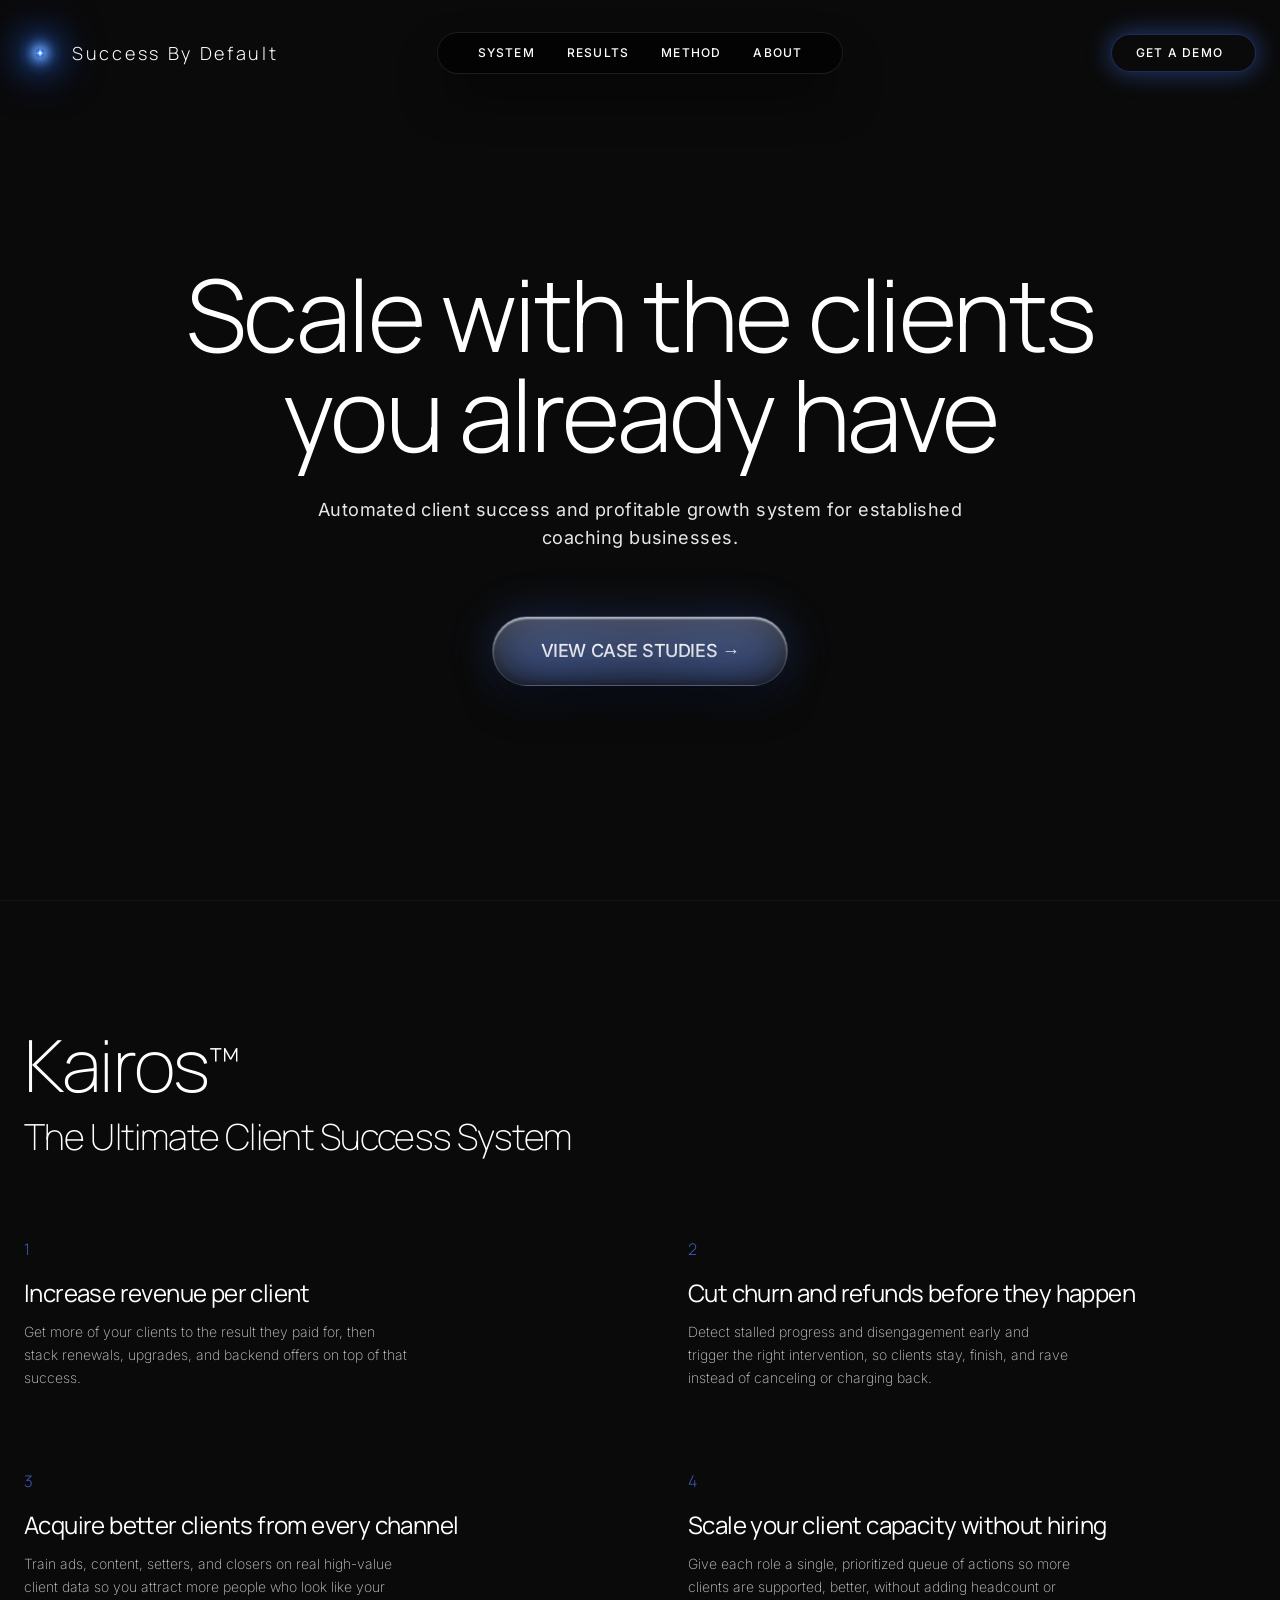
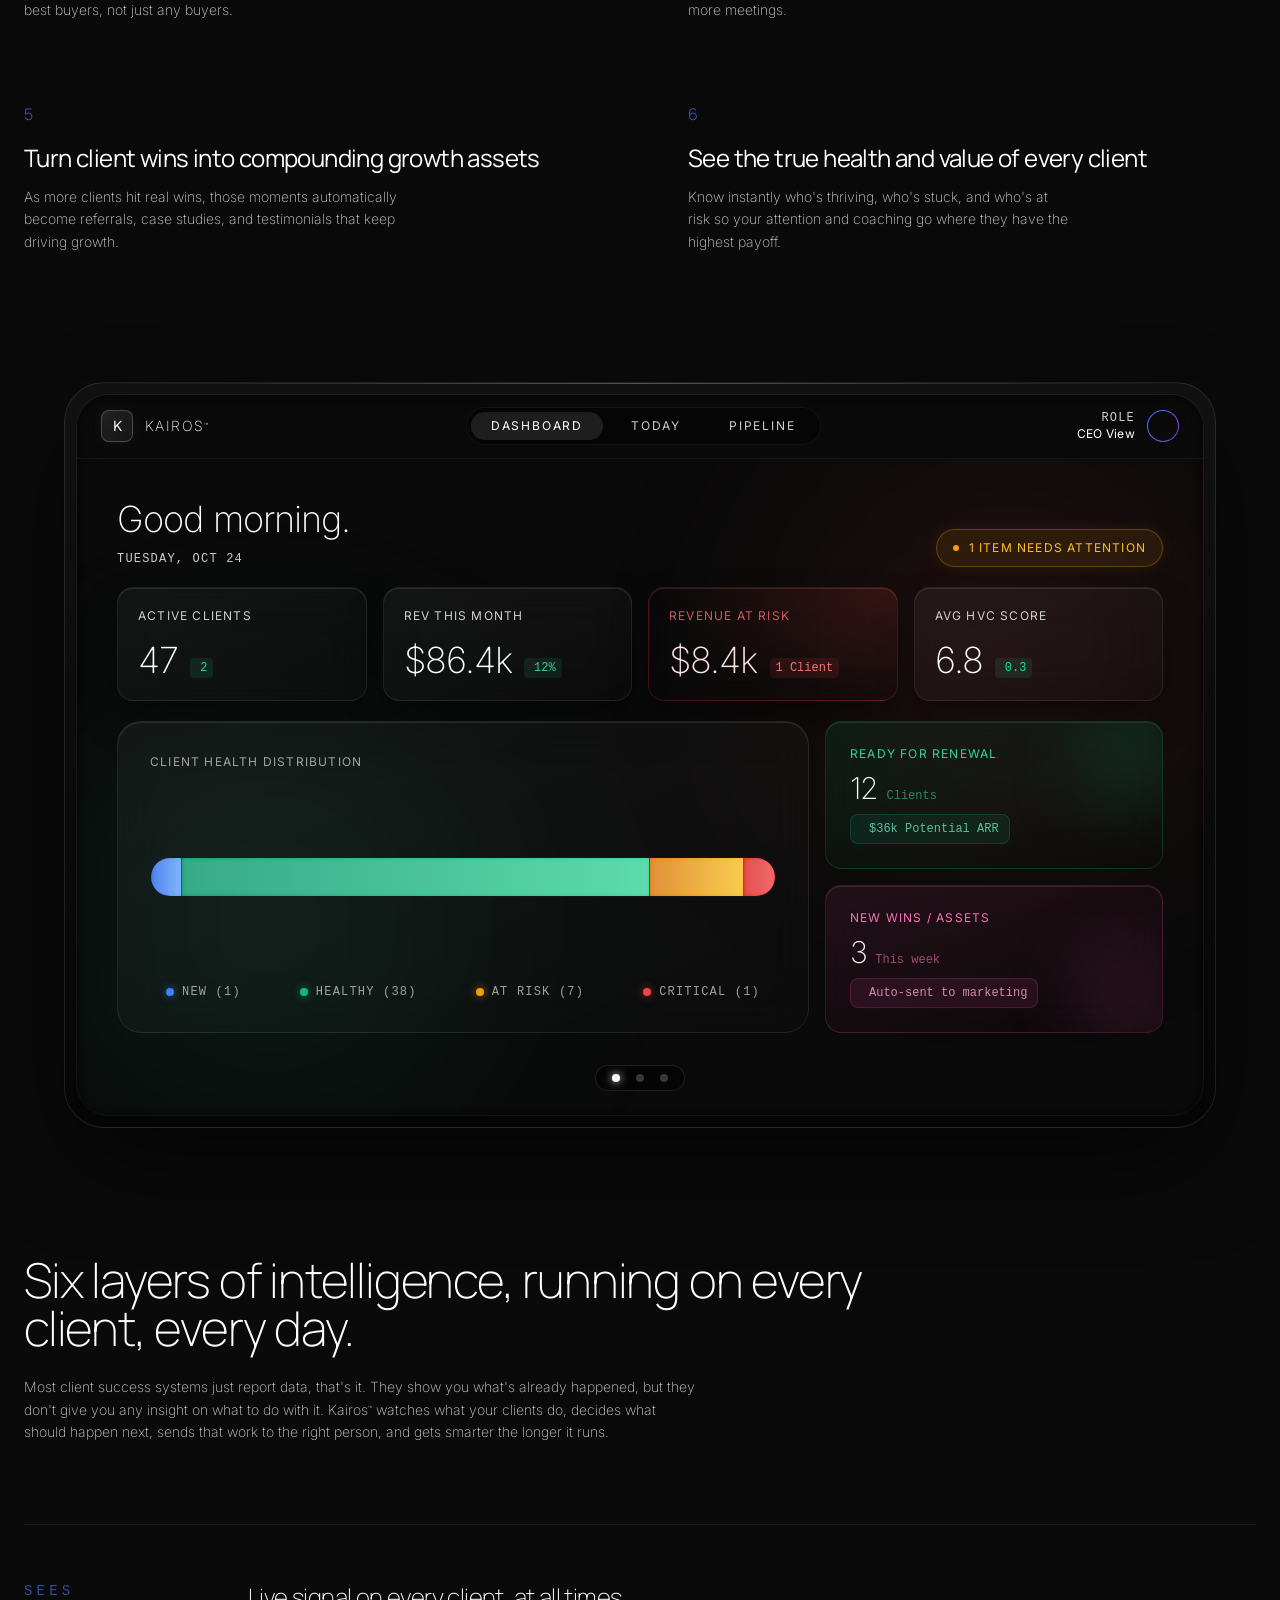
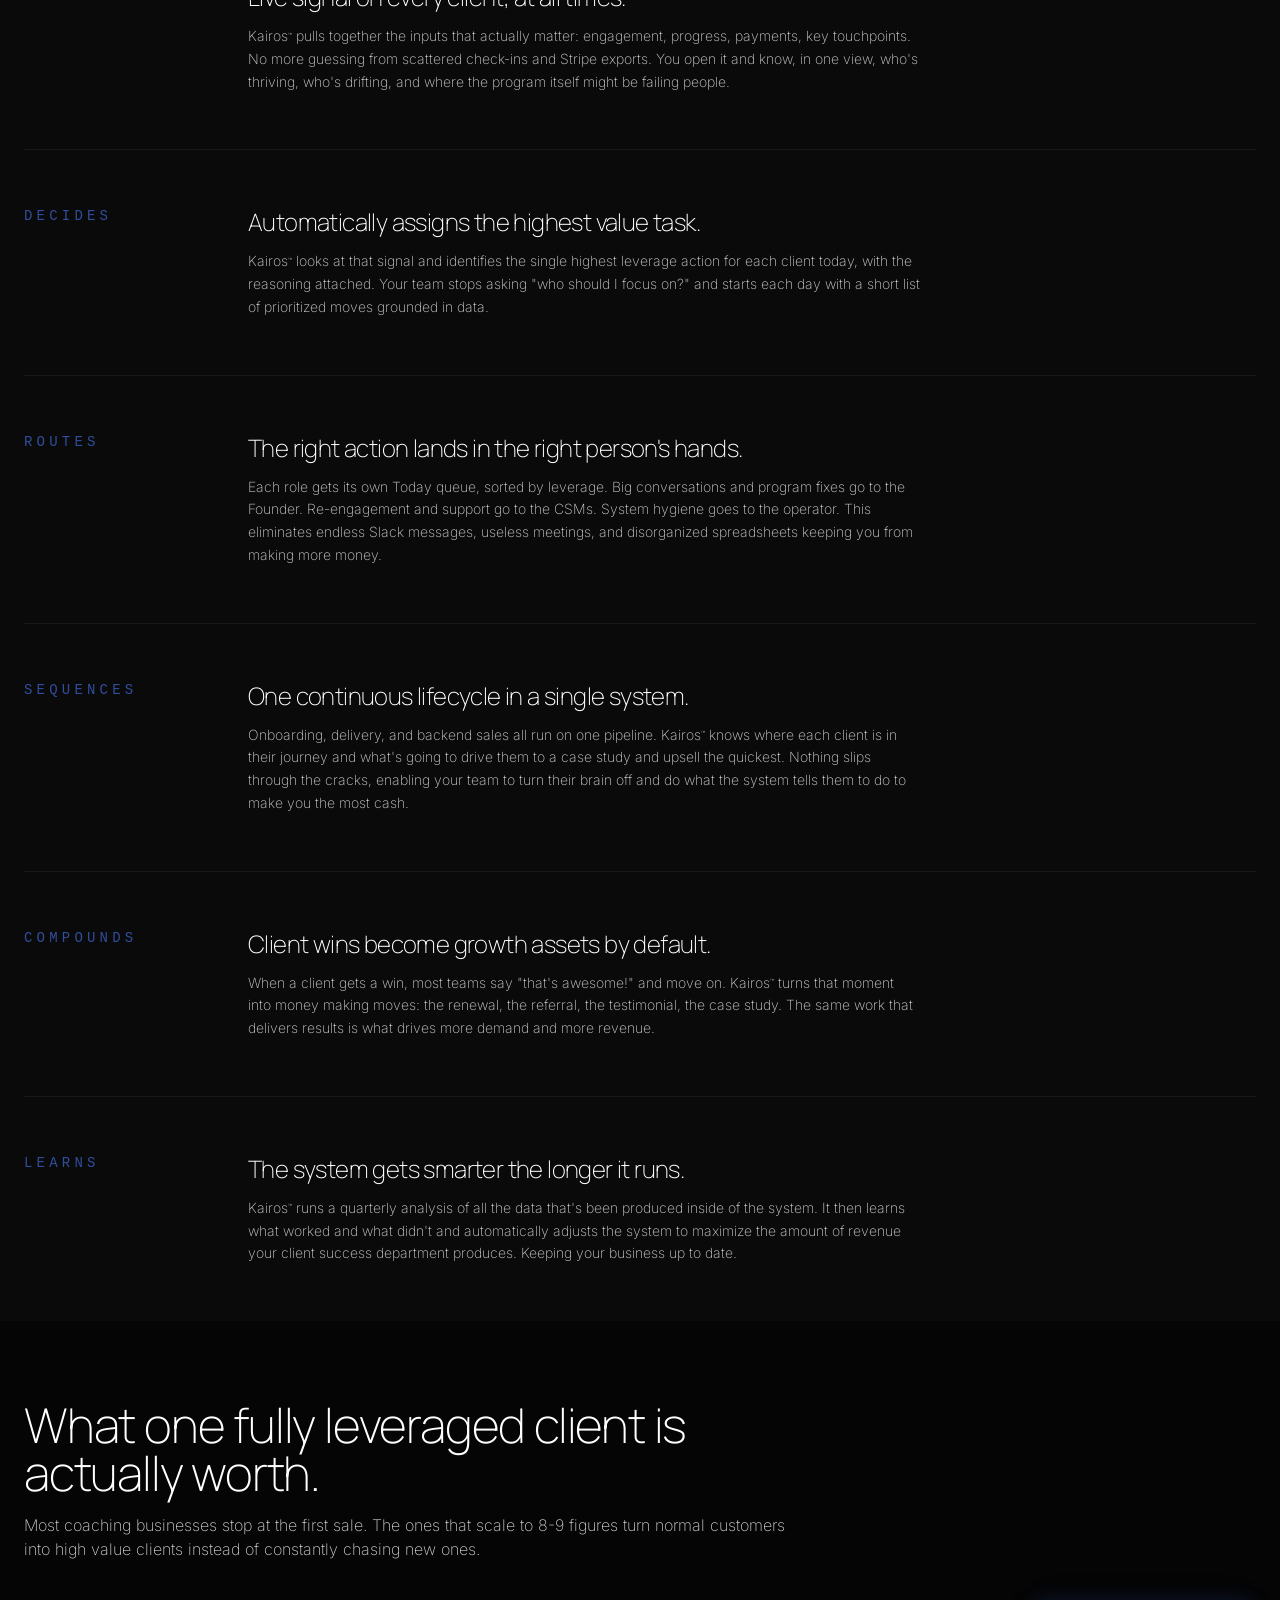
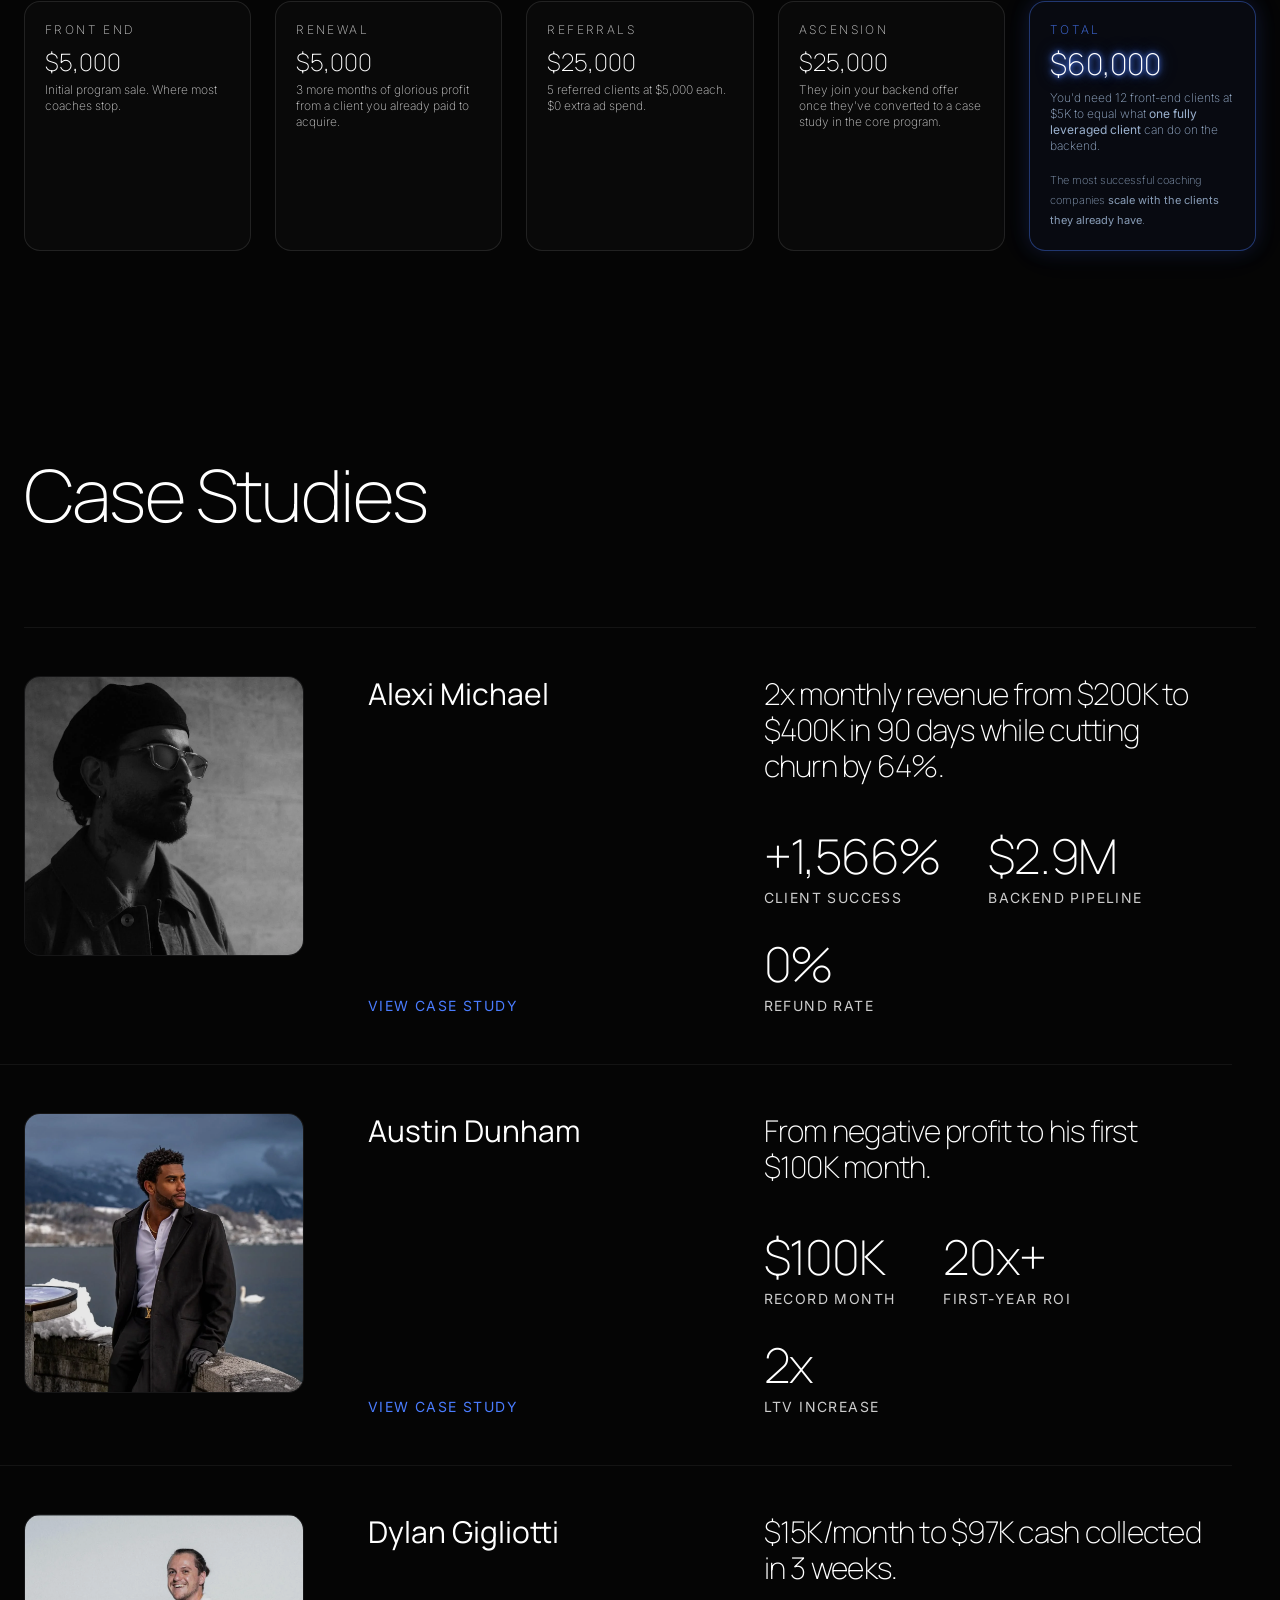
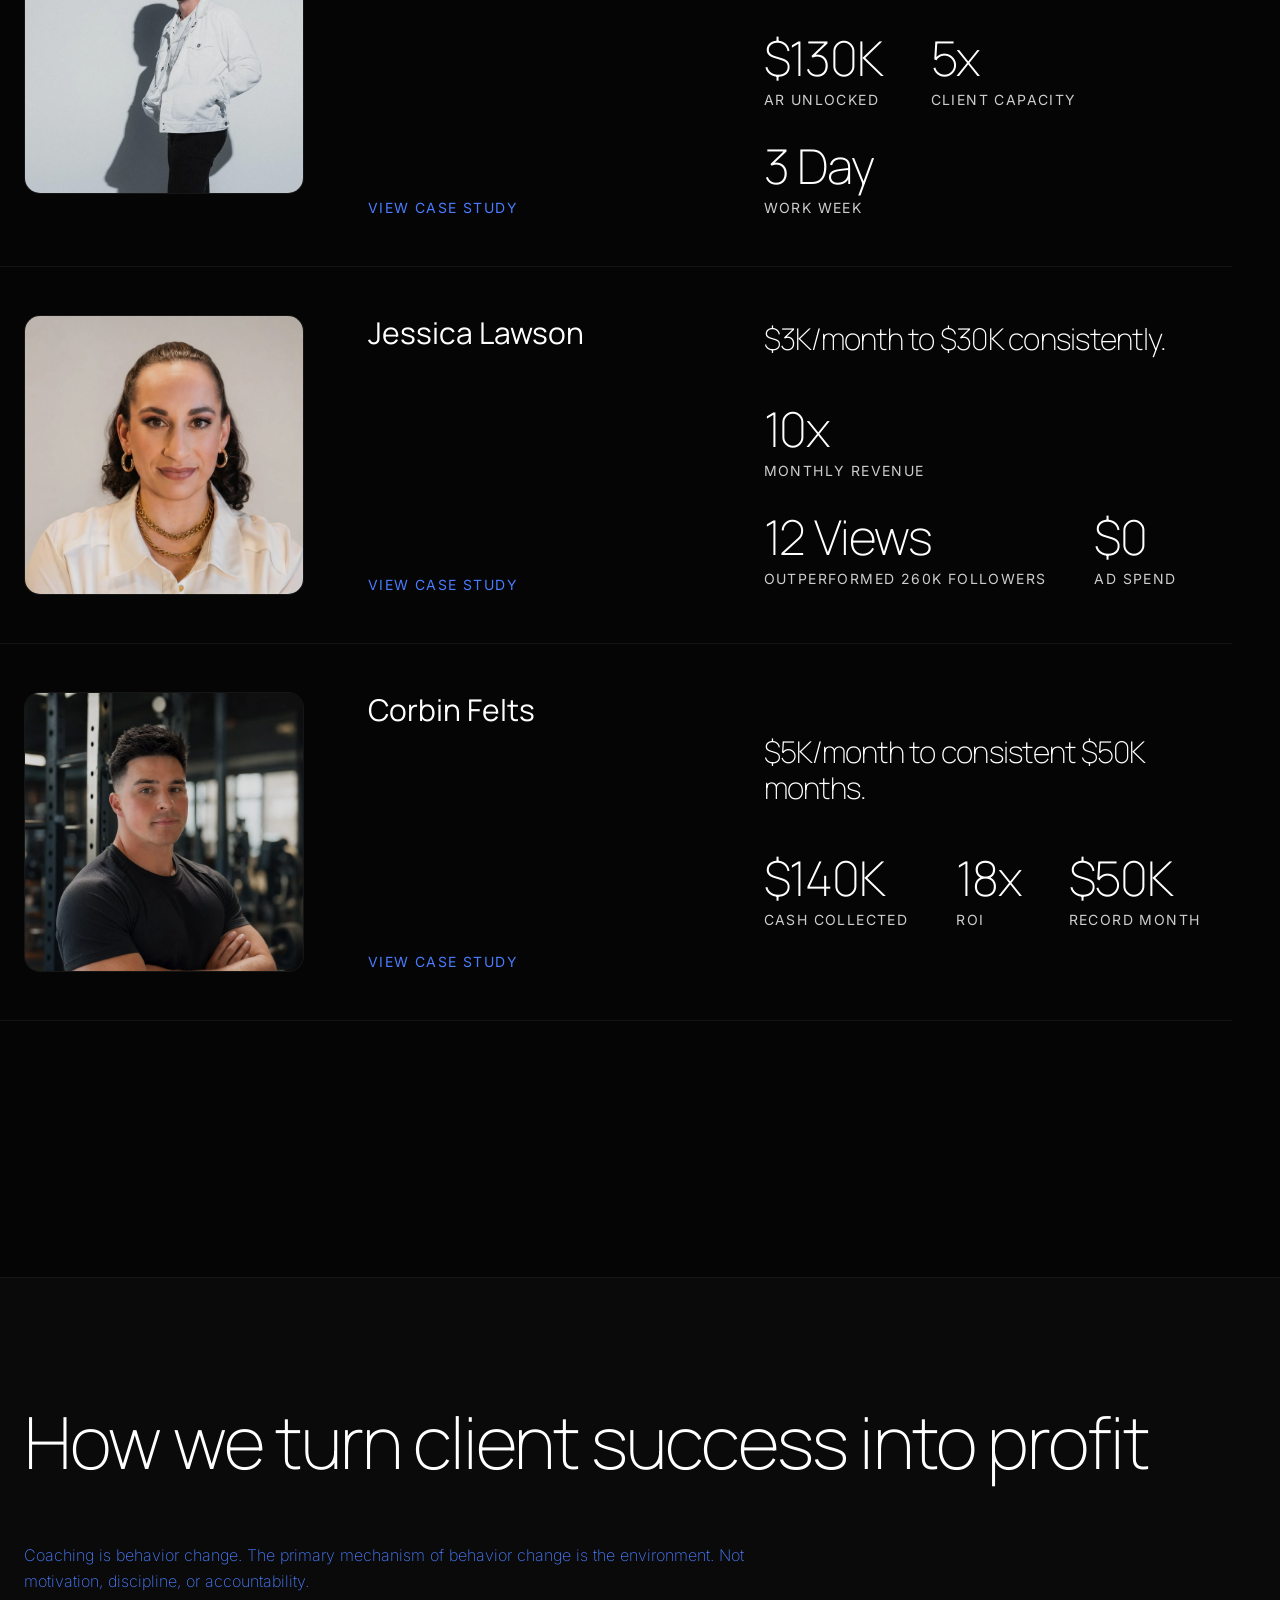
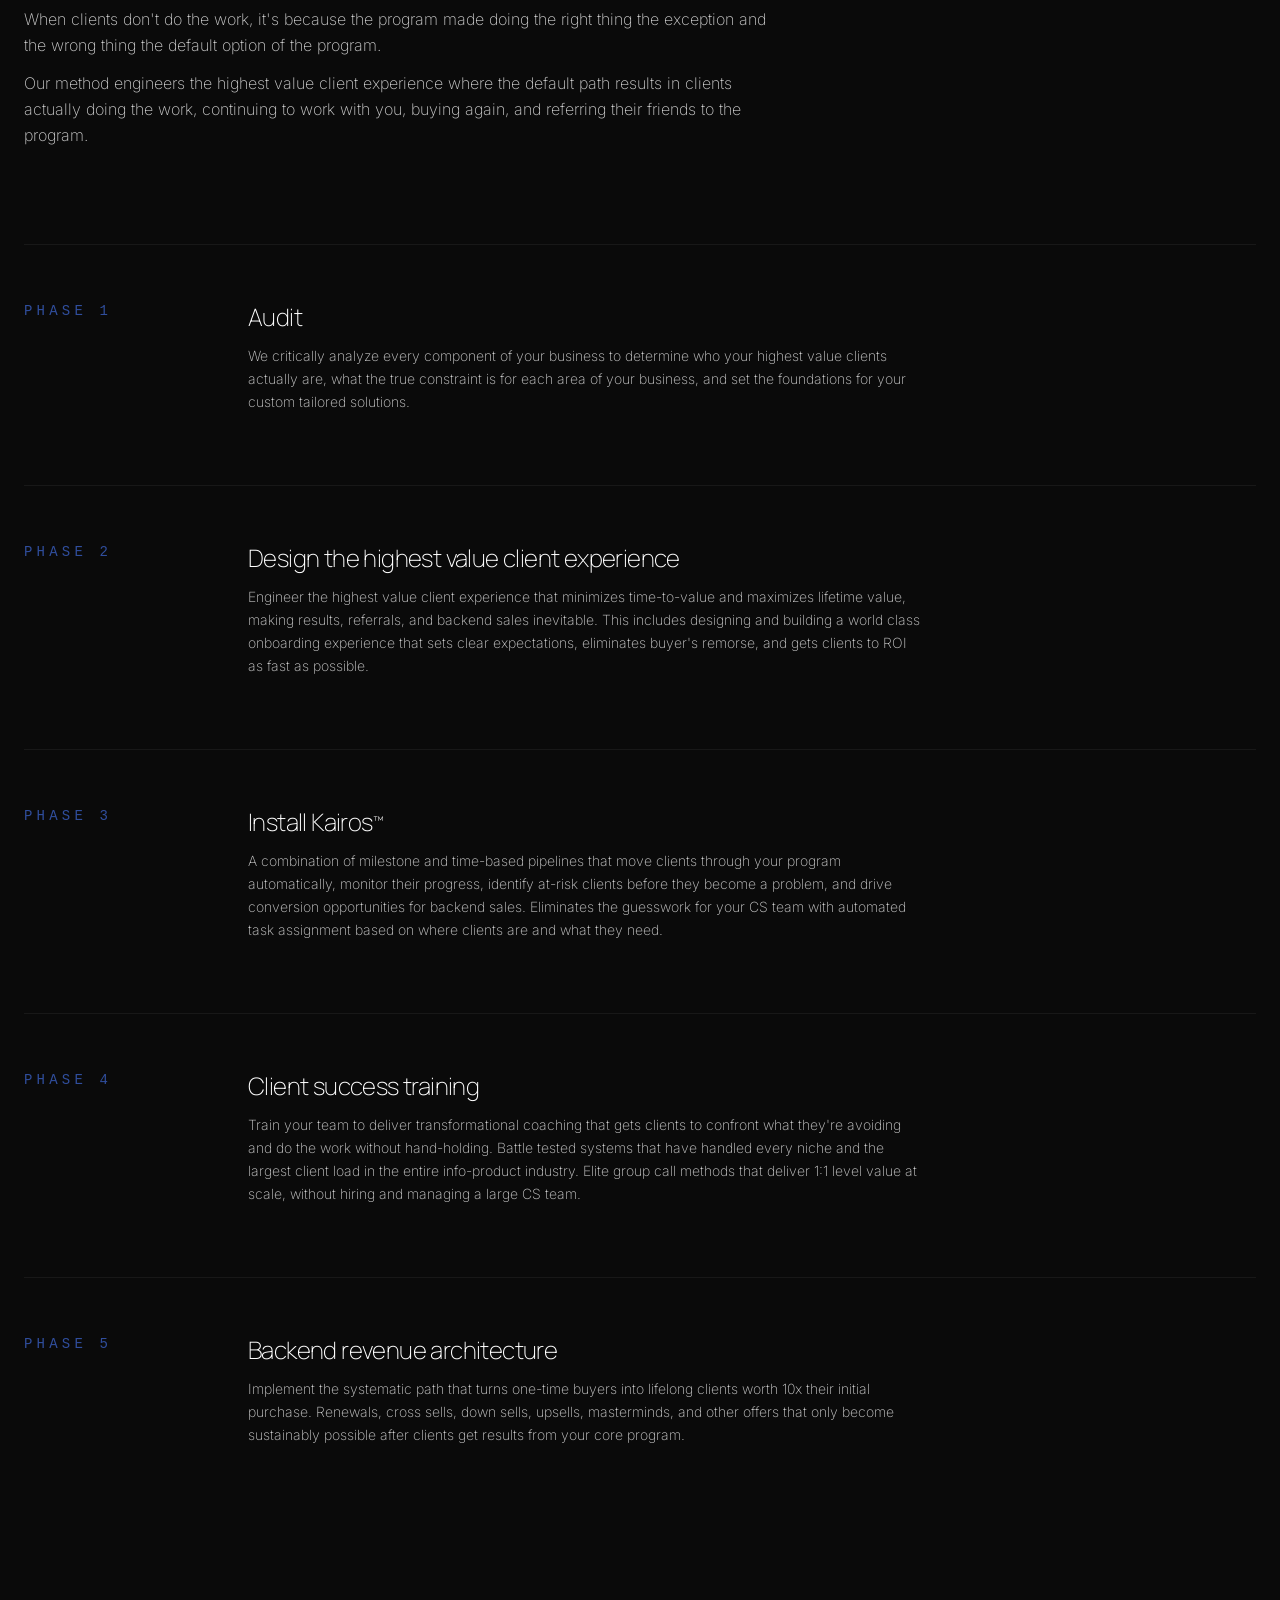
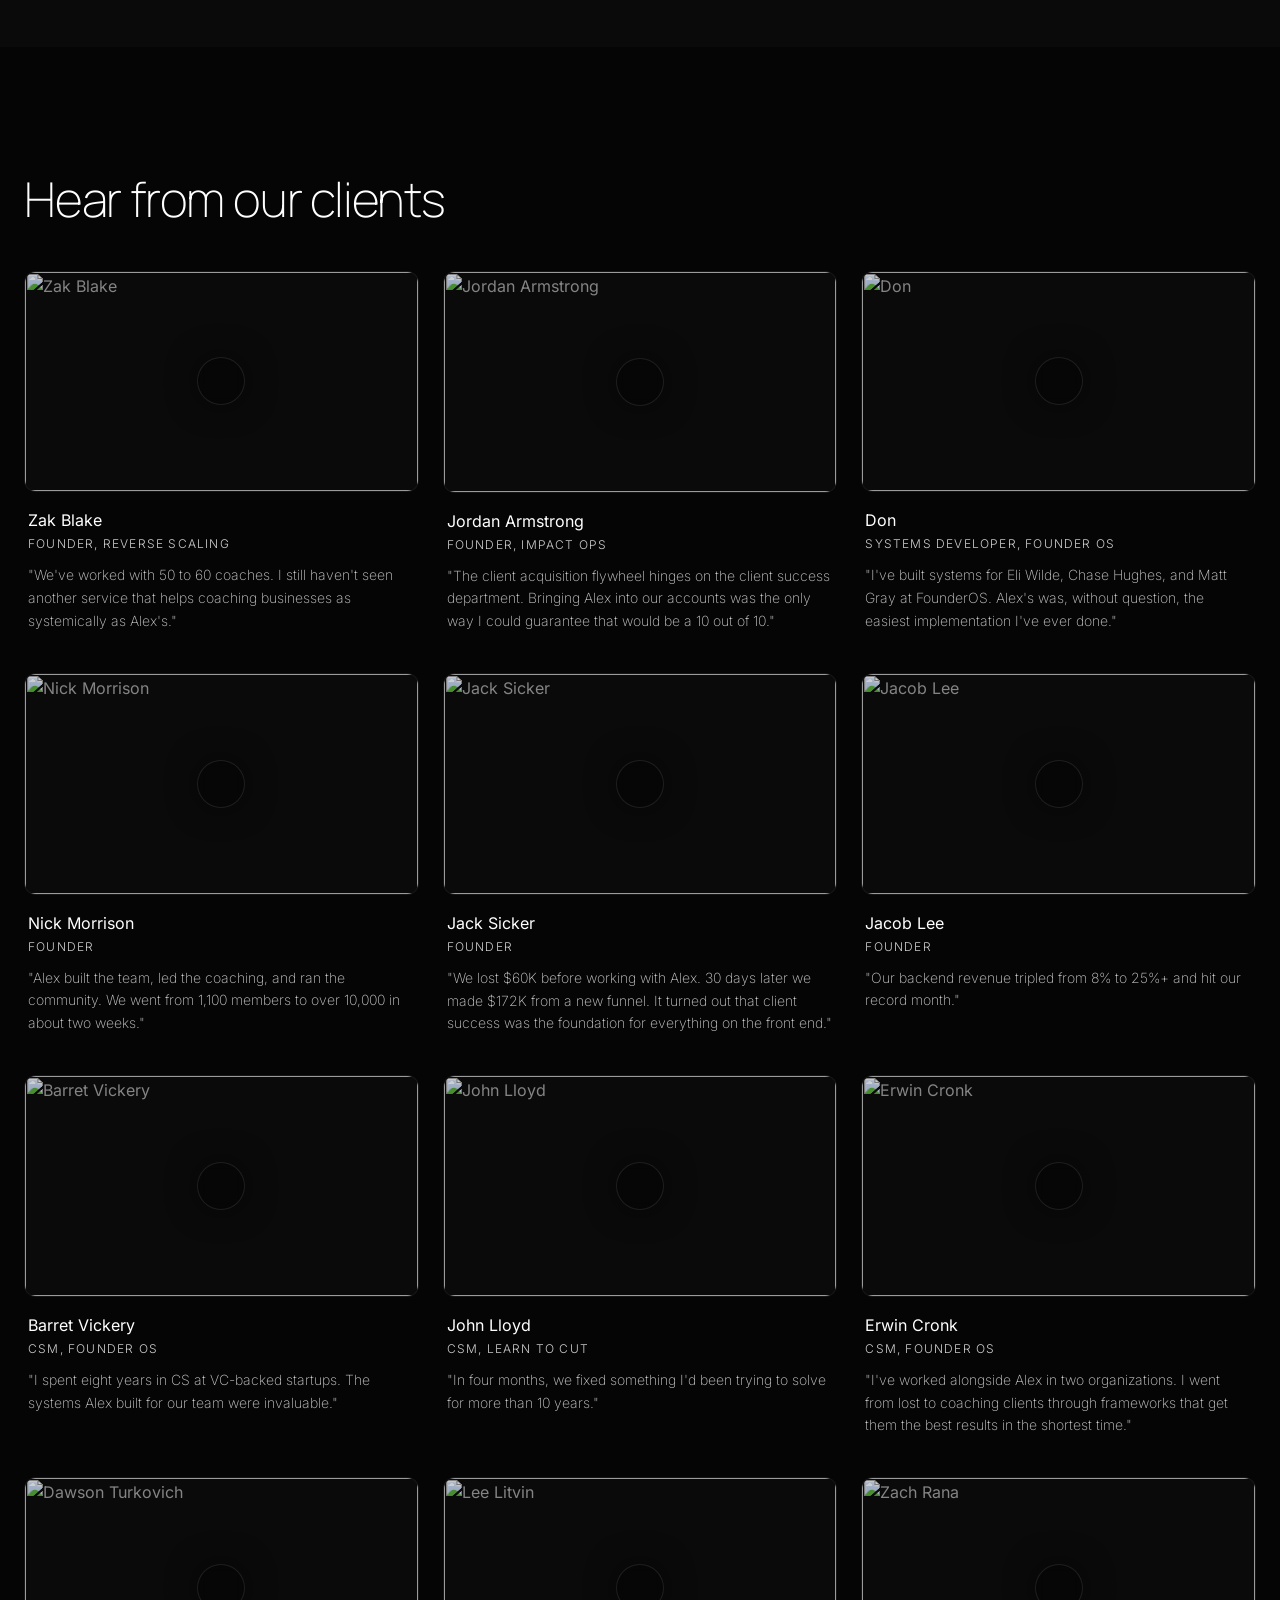
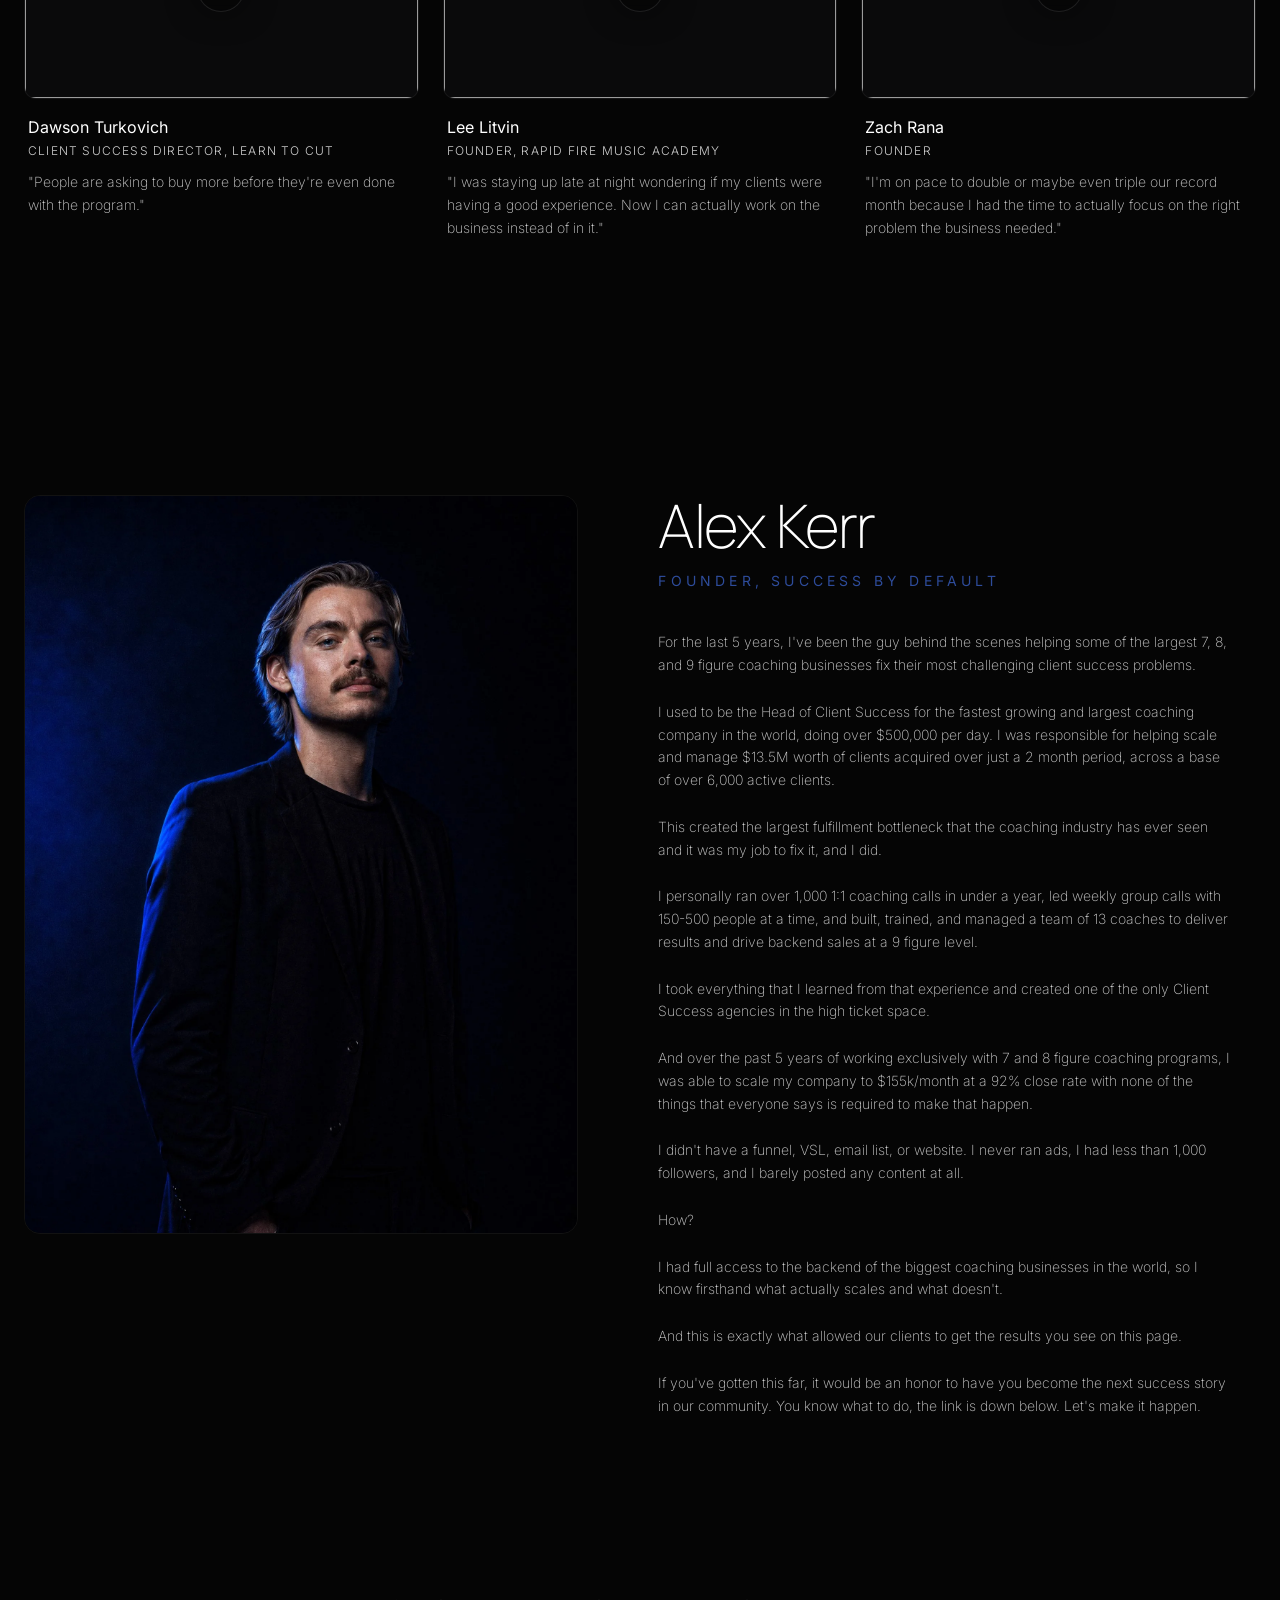
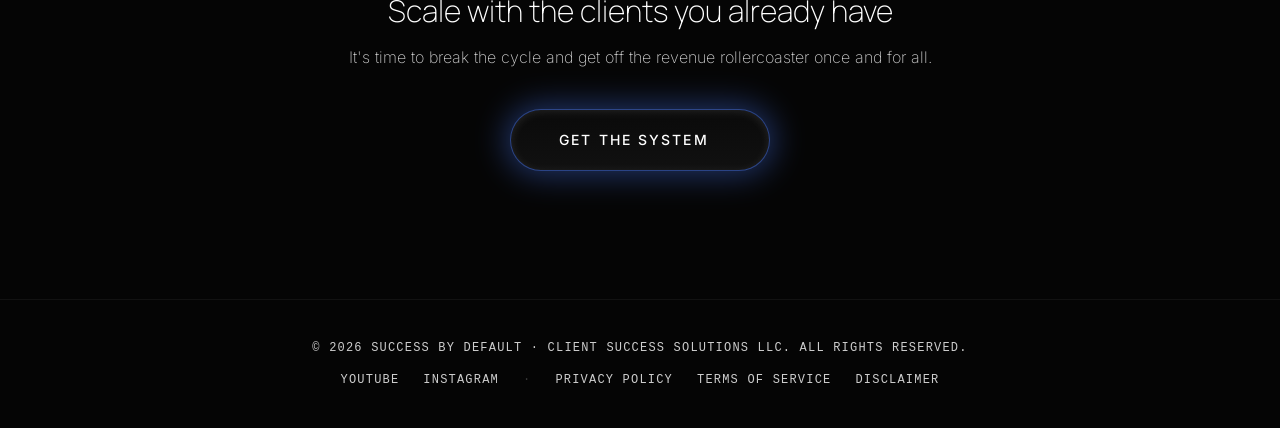
==== commit c08a0070: "Consolidate body text opacity to /80 site-wide for consistency" ====
--- a/index.html
+++ b/index.html
@@ -225,7 +225,7 @@
                       if (i === index) {
                           t.className = 'showcase-tab active px-3 lg:px-5 py-1.5 rounded-full text-xs uppercase tracking-[0.15em] font-normal transition-all bg-white/10 text-white shadow-sm';
                       } else {
-                          t.className = 'showcase-tab px-3 lg:px-5 py-1.5 rounded-full text-xs uppercase tracking-[0.15em] font-normal transition-all text-white/70 hover:text-white/80';
+                          t.className = 'showcase-tab px-3 lg:px-5 py-1.5 rounded-full text-xs uppercase tracking-[0.15em] font-normal transition-all text-white/80 hover:text-white/80';
                       }
                   });
 
@@ -368,32 +368,32 @@
           <div>
             <span class="text-base font-manrope font-light text-[#4A7CFF]/70 block mb-4">1</span>
             <h3 class="text-xl md:text-2xl font-manrope font-normal text-white tracking-tight mb-3">Increase revenue per client</h3>
-            <p class="text-sm font-inter font-extralight text-white/70 leading-relaxed max-w-sm">Get more of your clients to the result they paid for, then stack renewals, upgrades, and backend offers on top of that success.</p>
+            <p class="text-sm font-inter font-extralight text-white/80 leading-relaxed max-w-sm">Get more of your clients to the result they paid for, then stack renewals, upgrades, and backend offers on top of that success.</p>
           </div>
           <div>
             <span class="text-base font-manrope font-light text-[#4A7CFF]/70 block mb-4">2</span>
             <h3 class="text-xl md:text-2xl font-manrope font-normal text-white tracking-tight mb-3">Cut churn and refunds before they happen</h3>
-            <p class="text-sm font-inter font-extralight text-white/70 leading-relaxed max-w-sm">Detect stalled progress and disengagement early and trigger the right intervention, so clients stay, finish, and rave instead of canceling or charging back.</p>
+            <p class="text-sm font-inter font-extralight text-white/80 leading-relaxed max-w-sm">Detect stalled progress and disengagement early and trigger the right intervention, so clients stay, finish, and rave instead of canceling or charging back.</p>
           </div>
           <div>
             <span class="text-base font-manrope font-light text-[#4A7CFF]/70 block mb-4">3</span>
             <h3 class="text-xl md:text-2xl font-manrope font-normal text-white tracking-tight mb-3">Acquire better clients from every channel</h3>
-            <p class="text-sm font-inter font-extralight text-white/70 leading-relaxed max-w-sm">Train ads, content, setters, and closers on real high-value client data so you attract more people who look like your best buyers, not just any buyers.</p>
+            <p class="text-sm font-inter font-extralight text-white/80 leading-relaxed max-w-sm">Train ads, content, setters, and closers on real high-value client data so you attract more people who look like your best buyers, not just any buyers.</p>
           </div>
           <div>
             <span class="text-base font-manrope font-light text-[#4A7CFF]/70 block mb-4">4</span>
             <h3 class="text-xl md:text-2xl font-manrope font-normal text-white tracking-tight mb-3">Scale your client capacity without hiring</h3>
-            <p class="text-sm font-inter font-extralight text-white/70 leading-relaxed max-w-sm">Give each role a single, prioritized queue of actions so more clients are supported, better, without adding headcount or more meetings.</p>
+            <p class="text-sm font-inter font-extralight text-white/80 leading-relaxed max-w-sm">Give each role a single, prioritized queue of actions so more clients are supported, better, without adding headcount or more meetings.</p>
           </div>
           <div>
             <span class="text-base font-manrope font-light text-[#4A7CFF]/70 block mb-4">5</span>
             <h3 class="text-xl md:text-2xl font-manrope font-normal text-white tracking-tight mb-3">Turn client wins into compounding growth assets</h3>
-            <p class="text-sm font-inter font-extralight text-white/70 leading-relaxed max-w-sm">As more clients hit real wins, those moments automatically become referrals, case studies, and testimonials that keep driving growth.</p>
+            <p class="text-sm font-inter font-extralight text-white/80 leading-relaxed max-w-sm">As more clients hit real wins, those moments automatically become referrals, case studies, and testimonials that keep driving growth.</p>
           </div>
           <div>
             <span class="text-base font-manrope font-light text-[#4A7CFF]/70 block mb-4">6</span>
             <h3 class="text-xl md:text-2xl font-manrope font-normal text-white tracking-tight mb-3">See the true health and value of every client</h3>
-            <p class="text-sm font-inter font-extralight text-white/70 leading-relaxed max-w-sm">Know instantly who's thriving, who's stuck, and who's at risk so your attention and coaching go where they have the highest payoff.</p>
+            <p class="text-sm font-inter font-extralight text-white/80 leading-relaxed max-w-sm">Know instantly who's thriving, who's stuck, and who's at risk so your attention and coaching go where they have the highest payoff.</p>
           </div>
         </div>
 
@@ -419,17 +419,17 @@
                 <button class="showcase-tab active px-3 lg:px-5 py-1.5 rounded-full text-xs uppercase tracking-[0.15em] font-normal transition-all bg-white/10 text-white shadow-sm whitespace-nowrap" data-target="0">
                   Dashboard
                 </button>
-                <button class="showcase-tab px-3 lg:px-5 py-1.5 rounded-full text-xs uppercase tracking-[0.15em] font-normal transition-all text-white/70 hover:text-white/80 whitespace-nowrap" data-target="1">
+                <button class="showcase-tab px-3 lg:px-5 py-1.5 rounded-full text-xs uppercase tracking-[0.15em] font-normal transition-all text-white/80 hover:text-white/80 whitespace-nowrap" data-target="1">
                   Today
                 </button>
-                <button class="showcase-tab px-3 lg:px-5 py-1.5 rounded-full text-xs uppercase tracking-[0.15em] font-normal transition-all text-white/70 hover:text-white/80 whitespace-nowrap" data-target="2">
+                <button class="showcase-tab px-3 lg:px-5 py-1.5 rounded-full text-xs uppercase tracking-[0.15em] font-normal transition-all text-white/80 hover:text-white/80 whitespace-nowrap" data-target="2">
                   Pipeline
                 </button>
               </div>
       
               <div class="hidden lg:flex items-center gap-3">
                 <div class="hidden lg:flex flex-col items-end">
-                  <span class="text-xs uppercase tracking-widest text-white/70" style="font-family: 'JetBrains Mono', monospace;">
+                  <span class="text-xs uppercase tracking-widest text-white/80" style="font-family: 'JetBrains Mono', monospace;">
                     Role
                   </span>
                   <span id="showcase-role" class="text-xs text-white font-normal tracking-wide">
@@ -438,7 +438,7 @@
                 </div>
                 <div class="w-7 h-7 lg:w-8 lg:h-8 rounded-full bg-gradient-to-br from-[#4A7CFF] to-purple-600 p-[1px]">
                   <div class="w-full h-full rounded-full bg-[#0A0A0A] flex items-center justify-center">
-                    <iconify-icon icon="solar:user-linear" class="text-white/70 text-xs lg:text-sm"></iconify-icon>
+                    <iconify-icon icon="solar:user-linear" class="text-white/80 text-xs lg:text-sm"></iconify-icon>
                   </div>
                 </div>
               </div>
@@ -460,7 +460,7 @@
                       <h2 class="text-2xl lg:text-4xl font-extralight text-white tracking-tight leading-none mb-2 lg:mb-3">
                         Good morning.
                       </h2>
-                      <p class="text-xs text-white/70 uppercase tracking-widest" style="font-family: 'JetBrains Mono', monospace;">
+                      <p class="text-xs text-white/80 uppercase tracking-widest" style="font-family: 'JetBrains Mono', monospace;">
                         Tuesday, Oct 24
                       </p>
                     </div>
@@ -474,7 +474,7 @@
       
                   <div class="grid grid-cols-2 lg:grid-cols-4 gap-3 lg:gap-4">
                     <div class="p-4 lg:p-5 rounded-2xl bg-gradient-to-br from-white/[0.05] to-white/[0.01] backdrop-blur-[20px] border border-white/[0.08] shadow-[inset_0_1px_0_rgba(255,255,255,0.1),0_20px_40px_-10px_rgba(0,0,0,0.5)]">
-                      <span class="text-xs uppercase tracking-widest text-white/70 font-normal block mb-3 lg:mb-4">
+                      <span class="text-xs uppercase tracking-widest text-white/80 font-normal block mb-3 lg:mb-4">
                         Active Clients
                       </span>
                       <div class="flex items-end gap-2 lg:gap-3">
@@ -488,7 +488,7 @@
                       </div>
                     </div>
                     <div class="p-4 lg:p-5 rounded-2xl bg-gradient-to-br from-white/[0.05] to-white/[0.01] backdrop-blur-[20px] border border-white/[0.08] shadow-[inset_0_1px_0_rgba(255,255,255,0.1),0_20px_40px_-10px_rgba(0,0,0,0.5)]">
-                      <span class="text-xs uppercase tracking-widest text-white/70 font-normal block mb-3 lg:mb-4">
+                      <span class="text-xs uppercase tracking-widest text-white/80 font-normal block mb-3 lg:mb-4">
                         Rev This Month
                       </span>
                       <div class="flex items-end gap-2 lg:gap-3">
@@ -515,7 +515,7 @@
                       </div>
                     </div>
                     <div class="p-4 lg:p-5 rounded-2xl bg-gradient-to-br from-white/[0.05] to-white/[0.01] backdrop-blur-[20px] border border-white/[0.08] shadow-[inset_0_1px_0_rgba(255,255,255,0.1),0_20px_40px_-10px_rgba(0,0,0,0.5)]">
-                      <span class="text-xs uppercase tracking-widest text-white/70 font-normal block mb-3 lg:mb-4">
+                      <span class="text-xs uppercase tracking-widest text-white/80 font-normal block mb-3 lg:mb-4">
                         Avg HVC Score
                       </span>
                       <div class="flex items-end gap-2 lg:gap-3">
@@ -639,7 +639,7 @@
                       <h2 class="text-2xl lg:text-4xl font-extralight text-white tracking-tight leading-none mb-2 lg:mb-3">
                         Priority Queue
                       </h2>
-                      <p class="text-xs text-white/70 uppercase tracking-widest" style="font-family: 'JetBrains Mono', monospace;">
+                      <p class="text-xs text-white/80 uppercase tracking-widest" style="font-family: 'JetBrains Mono', monospace;">
                         Only the actions that matter today
                       </p>
                     </div>
@@ -665,7 +665,7 @@
                           <iconify-icon icon="solar:danger-triangle-linear" class="text-red-400 sm:hidden"></iconify-icon>
                           Intervention Required: Leroy Jenkins
                         </h4>
-                        <p class="text-xs text-white/70 leading-relaxed">
+                        <p class="text-xs text-white/80 leading-relaxed">
                           Missed 2 consecutive check-ins. Health dropped to Yellow.
                           <span class="text-white/80 block sm:inline mt-1 sm:mt-0">
                             Direct text reach out.
@@ -688,7 +688,7 @@
                           <iconify-icon icon="solar:round-arrow-up-linear" class="text-emerald-400 sm:hidden"></iconify-icon>
                           Backend Sales Opportunity: Sarah T.
                         </h4>
-                        <p class="text-xs text-white/70 leading-relaxed">
+                        <p class="text-xs text-white/80 leading-relaxed">
                           Hit major milestone (+$10k MRR). Backend Sales Readiness Score: 85%.
                           <span class="text-white/80 block sm:inline mt-1 sm:mt-0">
                             Initiate renewal conversation.
@@ -711,7 +711,7 @@
                           <iconify-icon icon="solar:star-linear" class="text-pink-400 sm:hidden"></iconify-icon>
                           Capture Win: David L.
                         </h4>
-                        <p class="text-xs text-white/70 leading-relaxed">
+                        <p class="text-xs text-white/80 leading-relaxed">
                           Posted a win in the community. Testimonial request drafted.
                           <span class="text-white/80 block sm:inline mt-1 sm:mt-0">
                             Review and send request.
@@ -725,19 +725,19 @@
       
                     <!-- Task 4: Standard Routine -->
                     <div class="p-4 lg:p-5 rounded-2xl bg-white/5 border border-white/10 flex flex-col sm:flex-row sm:items-center gap-4 lg:gap-6 group hover:bg-white/10 transition-colors cursor-pointer relative overflow-hidden">
-                      <div class="w-10 h-10 rounded-full bg-white/5 hidden sm:flex items-center justify-center text-white/70 border border-white/10 shrink-0">
+                      <div class="w-10 h-10 rounded-full bg-white/5 hidden sm:flex items-center justify-center text-white/80 border border-white/10 shrink-0">
                         <iconify-icon icon="solar:chat-round-line-linear" class="text-lg"></iconify-icon>
                       </div>
                       <div class="flex-1">
                         <h4 class="text-sm font-normal text-white/80 mb-1 flex items-center gap-2">
-                          <iconify-icon icon="solar:chat-round-line-linear" class="text-white/70 sm:hidden"></iconify-icon>
+                          <iconify-icon icon="solar:chat-round-line-linear" class="text-white/80 sm:hidden"></iconify-icon>
                           Routine Check-in: 4 Clients
                         </h4>
-                        <p class="text-xs text-white/70">
+                        <p class="text-xs text-white/80">
                           Standard weekly touchpoints required. Status: Healthy.
                         </p>
                       </div>
-                      <button class="px-4 py-2 w-full sm:w-auto rounded-lg bg-white/10 text-white/70 text-xs font-normal hover:bg-white/20 transition-colors border border-white/10 whitespace-nowrap">
+                      <button class="px-4 py-2 w-full sm:w-auto rounded-lg bg-white/10 text-white/80 text-xs font-normal hover:bg-white/20 transition-colors border border-white/10 whitespace-nowrap">
                         Open Batch
                       </button>
                     </div>
@@ -757,7 +757,7 @@
                       <h2 class="text-2xl lg:text-4xl font-extralight text-white tracking-tight leading-none mb-2 lg:mb-3">
                         Revenue Expansion
                       </h2>
-                      <p class="text-xs text-white/70 uppercase tracking-widest" style="font-family: 'JetBrains Mono', monospace;">
+                      <p class="text-xs text-white/80 uppercase tracking-widest" style="font-family: 'JetBrains Mono', monospace;">
                         BACKEND SALES PIPELINE
                       </p>
                     </div>
@@ -778,7 +778,7 @@
                         <span class="text-xs font-normal text-white/60 uppercase tracking-widest">
                           Identified
                         </span>
-                        <span class="text-xs text-white/70 bg-white/5 px-2 py-0.5 rounded" style="font-family: 'JetBrains Mono', monospace;">
+                        <span class="text-xs text-white/80 bg-white/5 px-2 py-0.5 rounded" style="font-family: 'JetBrains Mono', monospace;">
                           6
                         </span>
                       </div>
@@ -792,7 +792,7 @@
                               Readiness: 92%
                             </span>
                           </div>
-                          <p class="text-xs text-white/70 mb-3">
+                          <p class="text-xs text-white/80 mb-3">
                             Completed program, HVC Score 8/10.
                           </p>
                           <div class="text-xs font-normal text-[#4A7CFF]">
@@ -808,7 +808,7 @@
                               Readiness: 88%
                             </span>
                           </div>
-                          <p class="text-xs text-white/70 mb-3">
+                          <p class="text-xs text-white/80 mb-3">
                             Month 5, high engagement, HVC Score 7/10.
                           </p>
                           <div class="text-xs font-normal text-[#4A7CFF]">
@@ -837,14 +837,14 @@
                             </span>
                             <span class="w-2 h-2 rounded-full bg-amber-400 animate-pulse mt-1"></span>
                           </div>
-                          <p class="text-xs text-white/70 mb-3">
+                          <p class="text-xs text-white/80 mb-3">
                             Renewal offer sent. Opened 3 times.
                           </p>
                           <div class="flex flex-col sm:flex-row sm:items-center justify-between gap-2 sm:gap-0">
                             <div class="text-xs font-normal text-[#4A7CFF]">
                               $15k Mastermind
                             </div>
-                            <span class="text-xs text-white/70">
+                            <span class="text-xs text-white/80">
                               Follow up today
                             </span>
                           </div>
@@ -897,7 +897,7 @@
           <h3 class="text-3xl md:text-4xl lg:text-5xl font-manrope font-extralight tracking-tight text-white max-w-4xl">
             Six layers of intelligence, running on every client, every day.
           </h3>
-          <p class="text-sm font-inter font-extralight text-white/70 leading-relaxed max-w-2xl mt-6">
+          <p class="text-sm font-inter font-extralight text-white/80 leading-relaxed max-w-2xl mt-6">
             Most client success systems just report data, that's it. They show you what's already happened, but they don't give you any insight on what to do with it. Kairos<sup style="font-size:0.5em;">™</sup> watches what your clients do, decides what should happen next, sends that work to the right person, and gets smarter the longer it runs.
           </p>
         </div>
@@ -911,7 +911,7 @@
             </div>
             <div class="w-full lg:flex-1">
               <h4 class="text-xl lg:text-2xl font-manrope font-extralight text-white tracking-tight leading-snug mb-3">Live signal on every client, at all times.</h4>
-              <p class="text-sm font-inter font-extralight text-white/70 leading-relaxed max-w-2xl">Kairos<sup style="font-size:0.5em;">™</sup> pulls together the inputs that actually matter: engagement, progress, payments, key touchpoints. No more guessing from scattered check-ins and Stripe exports. You open it and know, in one view, who's thriving, who's drifting, and where the program itself might be failing people.</p>
+              <p class="text-sm font-inter font-extralight text-white/80 leading-relaxed max-w-2xl">Kairos<sup style="font-size:0.5em;">™</sup> pulls together the inputs that actually matter: engagement, progress, payments, key touchpoints. No more guessing from scattered check-ins and Stripe exports. You open it and know, in one view, who's thriving, who's drifting, and where the program itself might be failing people.</p>
             </div>
           </div>
 
@@ -922,7 +922,7 @@
             </div>
             <div class="w-full lg:flex-1">
               <h4 class="text-xl lg:text-2xl font-manrope font-extralight text-white tracking-tight leading-snug mb-3">Automatically assigns the highest value task.</h4>
-              <p class="text-sm font-inter font-extralight text-white/70 leading-relaxed max-w-2xl">Kairos<sup style="font-size:0.5em;">™</sup> looks at that signal and identifies the single highest leverage action for each client today, with the reasoning attached. Your team stops asking "who should I focus on?" and starts each day with a short list of prioritized moves grounded in data.</p>
+              <p class="text-sm font-inter font-extralight text-white/80 leading-relaxed max-w-2xl">Kairos<sup style="font-size:0.5em;">™</sup> looks at that signal and identifies the single highest leverage action for each client today, with the reasoning attached. Your team stops asking "who should I focus on?" and starts each day with a short list of prioritized moves grounded in data.</p>
             </div>
           </div>
 
@@ -933,7 +933,7 @@
             </div>
             <div class="w-full lg:flex-1">
               <h4 class="text-xl lg:text-2xl font-manrope font-extralight text-white tracking-tight leading-snug mb-3">The right action lands in the right person's hands.</h4>
-              <p class="text-sm font-inter font-extralight text-white/70 leading-relaxed max-w-2xl">Each role gets its own Today queue, sorted by leverage. Big conversations and program fixes go to the Founder. Re-engagement and support go to the CSMs. System hygiene goes to the operator. This eliminates endless Slack messages, useless meetings, and disorganized spreadsheets keeping you from making more money.</p>
+              <p class="text-sm font-inter font-extralight text-white/80 leading-relaxed max-w-2xl">Each role gets its own Today queue, sorted by leverage. Big conversations and program fixes go to the Founder. Re-engagement and support go to the CSMs. System hygiene goes to the operator. This eliminates endless Slack messages, useless meetings, and disorganized spreadsheets keeping you from making more money.</p>
             </div>
           </div>
 
@@ -944,7 +944,7 @@
             </div>
             <div class="w-full lg:flex-1">
               <h4 class="text-xl lg:text-2xl font-manrope font-extralight text-white tracking-tight leading-snug mb-3">One continuous lifecycle in a single system.</h4>
-              <p class="text-sm font-inter font-extralight text-white/70 leading-relaxed max-w-2xl">Onboarding, delivery, and backend sales all run on one pipeline. Kairos<sup style="font-size:0.5em;">™</sup> knows where each client is in their journey and what's going to drive them to a case study and upsell the quickest. Nothing slips through the cracks, enabling your team to turn their brain off and do what the system tells them to do to make you the most cash.</p>
+              <p class="text-sm font-inter font-extralight text-white/80 leading-relaxed max-w-2xl">Onboarding, delivery, and backend sales all run on one pipeline. Kairos<sup style="font-size:0.5em;">™</sup> knows where each client is in their journey and what's going to drive them to a case study and upsell the quickest. Nothing slips through the cracks, enabling your team to turn their brain off and do what the system tells them to do to make you the most cash.</p>
             </div>
           </div>
 
@@ -955,7 +955,7 @@
             </div>
             <div class="w-full lg:flex-1">
               <h4 class="text-xl lg:text-2xl font-manrope font-extralight text-white tracking-tight leading-snug mb-3">Client wins become growth assets by default.</h4>
-              <p class="text-sm font-inter font-extralight text-white/70 leading-relaxed max-w-2xl">When a client gets a win, most teams say "that's awesome!" and move on. Kairos<sup style="font-size:0.5em;">™</sup> turns that moment into money making moves: the renewal, the referral, the testimonial, the case study. The same work that delivers results is what drives more demand and more revenue.</p>
+              <p class="text-sm font-inter font-extralight text-white/80 leading-relaxed max-w-2xl">When a client gets a win, most teams say "that's awesome!" and move on. Kairos<sup style="font-size:0.5em;">™</sup> turns that moment into money making moves: the renewal, the referral, the testimonial, the case study. The same work that delivers results is what drives more demand and more revenue.</p>
             </div>
           </div>
 
@@ -966,7 +966,7 @@
             </div>
             <div class="w-full lg:flex-1">
               <h4 class="text-xl lg:text-2xl font-manrope font-extralight text-white tracking-tight leading-snug mb-3">The system gets smarter the longer it runs.</h4>
-              <p class="text-sm font-inter font-extralight text-white/70 leading-relaxed max-w-2xl">Kairos<sup style="font-size:0.5em;">™</sup> runs a quarterly analysis of all the data that's been produced inside of the system. It then learns what worked and what didn't and automatically adjusts the system to maximize the amount of revenue your client success department produces. Keeping your business up to date.</p>
+              <p class="text-sm font-inter font-extralight text-white/80 leading-relaxed max-w-2xl">Kairos<sup style="font-size:0.5em;">™</sup> runs a quarterly analysis of all the data that's been produced inside of the system. It then learns what worked and what didn't and automatically adjusts the system to maximize the amount of revenue your client success department produces. Keeping your business up to date.</p>
             </div>
           </div>
 
@@ -982,32 +982,32 @@
           <h2 class="text-3xl md:text-4xl lg:text-5xl font-manrope font-extralight text-white tracking-tight">
             What one fully leveraged client is actually worth.
           </h2>
-          <p class="text-sm md:text-base font-inter font-extralight text-white/70 leading-relaxed mt-4">
+          <p class="text-sm md:text-base font-inter font-extralight text-white/80 leading-relaxed mt-4">
             Most coaching businesses stop at the first sale. The ones that scale to 8-9 figures turn normal customers into high value clients instead of constantly chasing new ones.
           </p>
         </div>
 
-        <div class="grid grid-cols-1 md:grid-cols-5 gap-6 items-stretch text-sm font-inter font-extralight text-white/70">
+        <div class="grid grid-cols-1 md:grid-cols-5 gap-6 items-stretch text-sm font-inter font-extralight text-white/80">
           <div class="md:col-span-1 p-5 rounded-2xl border border-white/10 bg-white/[0.02]">
-            <span class="text-xs uppercase tracking-[0.2em] text-white/70 block mb-2">Front End</span>
+            <span class="text-xs uppercase tracking-[0.2em] text-white/80 block mb-2">Front End</span>
             <div class="text-2xl font-manrope font-extralight text-white mb-1">$5,000</div>
             <p class="text-xs text-white/80">Initial program sale. Where most coaches stop.</p>
           </div>
 
           <div class="md:col-span-1 p-5 rounded-2xl border border-white/10 bg-white/[0.02]">
-            <span class="text-xs uppercase tracking-[0.2em] text-white/70 block mb-2">Renewal</span>
+            <span class="text-xs uppercase tracking-[0.2em] text-white/80 block mb-2">Renewal</span>
             <div class="text-2xl font-manrope font-extralight text-white mb-1">$5,000</div>
             <p class="text-xs text-white/80">3 more months of glorious profit from a client you already paid to acquire.</p>
           </div>
 
           <div class="md:col-span-1 p-5 rounded-2xl border border-white/10 bg-white/[0.02]">
-            <span class="text-xs uppercase tracking-[0.2em] text-white/70 block mb-2">Referrals</span>
+            <span class="text-xs uppercase tracking-[0.2em] text-white/80 block mb-2">Referrals</span>
             <div class="text-2xl font-manrope font-extralight text-white mb-1">$25,000</div>
             <p class="text-xs text-white/80">5 referred clients at $5,000 each. $0 extra ad spend.</p>
           </div>
 
           <div class="md:col-span-1 p-5 rounded-2xl border border-white/10 bg-white/[0.02]">
-            <span class="text-xs uppercase tracking-[0.2em] text-white/70 block mb-2">Ascension</span>
+            <span class="text-xs uppercase tracking-[0.2em] text-white/80 block mb-2">Ascension</span>
             <div class="text-2xl font-manrope font-extralight text-white mb-1">$25,000</div>
             <p class="text-xs text-white/80">They join your backend offer once they've converted to a case study in the core program.</p>
           </div>
@@ -1073,7 +1073,7 @@
                     <span class="font-manrope font-extralight text-4xl lg:text-5xl text-white tracking-tight leading-none">
                       +1,566%
                     </span>
-                    <span class="font-inter text-sm text-white/70 uppercase tracking-widest mt-1">
+                    <span class="font-inter text-sm text-white/80 uppercase tracking-widest mt-1">
                       Client Success
                     </span>
                   </div>
@@ -1081,7 +1081,7 @@
                     <span class="font-manrope font-extralight text-4xl lg:text-5xl text-white tracking-tight leading-none">
                       $2.9M
                     </span>
-                    <span class="font-inter text-sm text-white/70 uppercase tracking-widest mt-1">
+                    <span class="font-inter text-sm text-white/80 uppercase tracking-widest mt-1">
                       Backend Pipeline
                     </span>
                   </div>
@@ -1089,7 +1089,7 @@
                     <span class="font-manrope font-extralight text-4xl lg:text-5xl text-white tracking-tight leading-none">
                       0%
                     </span>
-                    <span class="font-inter text-sm text-white/70 uppercase tracking-widest mt-1">
+                    <span class="font-inter text-sm text-white/80 uppercase tracking-widest mt-1">
                       Refund Rate
                     </span>
                   </div>
@@ -1126,7 +1126,7 @@
                     <span class="font-manrope font-extralight text-4xl lg:text-5xl text-white tracking-tight leading-none">
                       $100K
                     </span>
-                    <span class="font-inter text-sm text-white/70 uppercase tracking-widest mt-1">
+                    <span class="font-inter text-sm text-white/80 uppercase tracking-widest mt-1">
                       Record Month
                     </span>
                   </div>
@@ -1134,7 +1134,7 @@
                     <span class="font-manrope font-extralight text-4xl lg:text-5xl text-white tracking-tight leading-none">
                       20x+
                     </span>
-                    <span class="font-inter text-sm text-white/70 uppercase tracking-widest mt-1">
+                    <span class="font-inter text-sm text-white/80 uppercase tracking-widest mt-1">
                       First-Year ROI
                     </span>
                   </div>
@@ -1142,7 +1142,7 @@
                     <span class="font-manrope font-extralight text-4xl lg:text-5xl text-white tracking-tight leading-none">
                       2x
                     </span>
-                    <span class="font-inter text-sm text-white/70 uppercase tracking-widest mt-1">
+                    <span class="font-inter text-sm text-white/80 uppercase tracking-widest mt-1">
                       LTV Increase
                     </span>
                   </div>
@@ -1179,7 +1179,7 @@
                     <span class="font-manrope font-extralight text-4xl lg:text-5xl text-white tracking-tight leading-none">
                       $130K
                     </span>
-                    <span class="font-inter text-sm text-white/70 uppercase tracking-widest mt-1">
+                    <span class="font-inter text-sm text-white/80 uppercase tracking-widest mt-1">
                       AR Unlocked
                     </span>
                   </div>
@@ -1187,7 +1187,7 @@
                     <span class="font-manrope font-extralight text-4xl lg:text-5xl text-white tracking-tight leading-none">
                       5x
                     </span>
-                    <span class="font-inter text-sm text-white/70 uppercase tracking-widest mt-1">
+                    <span class="font-inter text-sm text-white/80 uppercase tracking-widest mt-1">
                       Client Capacity
                     </span>
                   </div>
@@ -1195,7 +1195,7 @@
                     <span class="font-manrope font-extralight text-4xl lg:text-5xl text-white tracking-tight leading-none">
                       3 Day
                     </span>
-                    <span class="font-inter text-sm text-white/70 uppercase tracking-widest mt-1">
+                    <span class="font-inter text-sm text-white/80 uppercase tracking-widest mt-1">
                       Work Week
                     </span>
                   </div>
@@ -1232,7 +1232,7 @@
                     <span class="font-manrope font-extralight text-4xl lg:text-5xl text-white tracking-tight leading-none">
                       10x
                     </span>
-                    <span class="font-inter text-sm text-white/70 uppercase tracking-widest mt-1">
+                    <span class="font-inter text-sm text-white/80 uppercase tracking-widest mt-1">
                       Monthly Revenue
                     </span>
                   </div>
@@ -1240,7 +1240,7 @@
                     <span class="font-manrope font-extralight text-4xl lg:text-5xl text-white tracking-tight leading-none">
                       12 Views
                     </span>
-                    <span class="font-inter text-sm text-white/70 uppercase tracking-widest mt-1">
+                    <span class="font-inter text-sm text-white/80 uppercase tracking-widest mt-1">
                       Outperformed 260K Followers
                     </span>
                   </div>
@@ -1248,7 +1248,7 @@
                     <span class="font-manrope font-extralight text-4xl lg:text-5xl text-white tracking-tight leading-none">
                       $0
                     </span>
-                    <span class="font-inter text-sm text-white/70 uppercase tracking-widest mt-1">
+                    <span class="font-inter text-sm text-white/80 uppercase tracking-widest mt-1">
                       Ad Spend
                     </span>
                   </div>
@@ -1285,7 +1285,7 @@
                     <span class="font-manrope font-extralight text-4xl lg:text-5xl text-white tracking-tight leading-none">
                       $140K
                     </span>
-                    <span class="font-inter text-sm text-white/70 uppercase tracking-widest mt-1">
+                    <span class="font-inter text-sm text-white/80 uppercase tracking-widest mt-1">
                       Cash Collected
                     </span>
                   </div>
@@ -1293,7 +1293,7 @@
                     <span class="font-manrope font-extralight text-4xl lg:text-5xl text-white tracking-tight leading-none">
                       18x
                     </span>
-                    <span class="font-inter text-sm text-white/70 uppercase tracking-widest mt-1">
+                    <span class="font-inter text-sm text-white/80 uppercase tracking-widest mt-1">
                       ROI
                     </span>
                   </div>
@@ -1301,7 +1301,7 @@
                     <span class="font-manrope font-extralight text-4xl lg:text-5xl text-white tracking-tight leading-none">
                       $50K
                     </span>
-                    <span class="font-inter text-sm text-white/70 uppercase tracking-widest mt-1">
+                    <span class="font-inter text-sm text-white/80 uppercase tracking-widest mt-1">
                       Record Month
                     </span>
                   </div>
@@ -1350,7 +1350,7 @@
             </div>
             <div class="w-full lg:flex-1">
               <h4 class="text-xl lg:text-2xl font-manrope font-extralight text-white tracking-tight leading-snug mb-3">Audit</h4>
-              <p class="text-sm font-inter font-extralight text-white/70 leading-relaxed max-w-2xl mb-4">We critically analyze every component of your business to determine who your highest value clients actually are, what the true constraint is for each area of your business, and set the foundations for your custom tailored solutions.</p>
+              <p class="text-sm font-inter font-extralight text-white/80 leading-relaxed max-w-2xl mb-4">We critically analyze every component of your business to determine who your highest value clients actually are, what the true constraint is for each area of your business, and set the foundations for your custom tailored solutions.</p>
             </div>
           </div>
 
@@ -1361,7 +1361,7 @@
             </div>
             <div class="w-full lg:flex-1">
               <h4 class="text-xl lg:text-2xl font-manrope font-extralight text-white tracking-tight leading-snug mb-3">Design the highest value client experience</h4>
-              <p class="text-sm font-inter font-extralight text-white/70 leading-relaxed max-w-2xl mb-4">Engineer the highest value client experience that minimizes time-to-value and maximizes lifetime value, making results, referrals, and backend sales inevitable. This includes designing and building a world class onboarding experience that sets clear expectations, eliminates buyer's remorse, and gets clients to ROI as fast as possible.</p>
+              <p class="text-sm font-inter font-extralight text-white/80 leading-relaxed max-w-2xl mb-4">Engineer the highest value client experience that minimizes time-to-value and maximizes lifetime value, making results, referrals, and backend sales inevitable. This includes designing and building a world class onboarding experience that sets clear expectations, eliminates buyer's remorse, and gets clients to ROI as fast as possible.</p>
             </div>
           </div>
 
@@ -1372,7 +1372,7 @@
             </div>
             <div class="w-full lg:flex-1">
               <h4 class="text-xl lg:text-2xl font-manrope font-extralight text-white tracking-tight leading-snug mb-3">Install Kairos<sup style="font-size:0.5em;">™</sup></h4>
-              <p class="text-sm font-inter font-extralight text-white/70 leading-relaxed max-w-2xl mb-4">A combination of milestone and time-based pipelines that move clients through your program automatically, monitor their progress, identify at-risk clients before they become a problem, and drive conversion opportunities for backend sales. Eliminates the guesswork for your CS team with automated task assignment based on where clients are and what they need.</p>
+              <p class="text-sm font-inter font-extralight text-white/80 leading-relaxed max-w-2xl mb-4">A combination of milestone and time-based pipelines that move clients through your program automatically, monitor their progress, identify at-risk clients before they become a problem, and drive conversion opportunities for backend sales. Eliminates the guesswork for your CS team with automated task assignment based on where clients are and what they need.</p>
             </div>
           </div>
 
@@ -1383,7 +1383,7 @@
             </div>
             <div class="w-full lg:flex-1">
               <h4 class="text-xl lg:text-2xl font-manrope font-extralight text-white tracking-tight leading-snug mb-3">Client success training</h4>
-              <p class="text-sm font-inter font-extralight text-white/70 leading-relaxed max-w-2xl mb-4">Train your team to deliver transformational coaching that gets clients to confront what they're avoiding and do the work without hand-holding. Battle tested systems that have handled every niche and the largest client load in the entire info-product industry. Elite group call methods that deliver 1:1 level value at scale, without hiring and managing a large CS team.</p>
+              <p class="text-sm font-inter font-extralight text-white/80 leading-relaxed max-w-2xl mb-4">Train your team to deliver transformational coaching that gets clients to confront what they're avoiding and do the work without hand-holding. Battle tested systems that have handled every niche and the largest client load in the entire info-product industry. Elite group call methods that deliver 1:1 level value at scale, without hiring and managing a large CS team.</p>
             </div>
           </div>
 
@@ -1394,7 +1394,7 @@
             </div>
             <div class="w-full lg:flex-1">
               <h4 class="text-xl lg:text-2xl font-manrope font-extralight text-white tracking-tight leading-snug mb-3">Backend revenue architecture</h4>
-              <p class="text-sm font-inter font-extralight text-white/70 leading-relaxed max-w-2xl mb-4">Implement the systematic path that turns one-time buyers into lifelong clients worth 10x their initial purchase. Renewals, cross sells, down sells, upsells, masterminds, and other offers that only become sustainably possible after clients get results from your core program.</p>
+              <p class="text-sm font-inter font-extralight text-white/80 leading-relaxed max-w-2xl mb-4">Implement the systematic path that turns one-time buyers into lifelong clients worth 10x their initial purchase. Renewals, cross sells, down sells, upsells, masterminds, and other offers that only become sustainably possible after clients get results from your core program.</p>
             </div>
           </div>
 
@@ -1428,8 +1428,8 @@
                 </div>
                 <div class="flex flex-col gap-1 px-1">
                   <span class="font-inter font-normal text-base text-white tracking-normal">Zak Blake</span>
-                  <span class="font-inter font-light text-xs text-white/70 uppercase tracking-widest">Founder, Reverse Scaling</span>
-                  <p class="font-inter font-extralight text-sm text-white/70 mt-2 leading-relaxed">"We've worked with 50 to 60 coaches. I still haven't seen another service that helps coaching businesses as systemically as Alex's."</p>
+                  <span class="font-inter font-light text-xs text-white/80 uppercase tracking-widest">Founder, Reverse Scaling</span>
+                  <p class="font-inter font-extralight text-sm text-white/80 mt-2 leading-relaxed">"We've worked with 50 to 60 coaches. I still haven't seen another service that helps coaching businesses as systemically as Alex's."</p>
                 </div>
               </a>
 
@@ -1445,8 +1445,8 @@
                 </div>
                 <div class="flex flex-col gap-1 px-1">
                   <span class="font-inter font-normal text-base text-white tracking-normal">Jordan Armstrong</span>
-                  <span class="font-inter font-light text-xs text-white/70 uppercase tracking-widest">Founder, Impact Ops</span>
-                  <p class="font-inter font-extralight text-sm text-white/70 mt-2 leading-relaxed">"The client acquisition flywheel hinges on the client success department. Bringing Alex into our accounts was the only way I could guarantee that would be a 10 out of 10."</p>
+                  <span class="font-inter font-light text-xs text-white/80 uppercase tracking-widest">Founder, Impact Ops</span>
+                  <p class="font-inter font-extralight text-sm text-white/80 mt-2 leading-relaxed">"The client acquisition flywheel hinges on the client success department. Bringing Alex into our accounts was the only way I could guarantee that would be a 10 out of 10."</p>
                 </div>
               </a>
 
@@ -1462,8 +1462,8 @@
                 </div>
                 <div class="flex flex-col gap-1 px-1">
                   <span class="font-inter font-normal text-base text-white tracking-normal">Don</span>
-                  <span class="font-inter font-light text-xs text-white/70 uppercase tracking-widest">Systems Developer, Founder OS</span>
-                  <p class="font-inter font-extralight text-sm text-white/70 mt-2 leading-relaxed">"I've built systems for Eli Wilde, Chase Hughes, and Matt Gray at FounderOS. Alex's was, without question, the easiest implementation I've ever done."</p>
+                  <span class="font-inter font-light text-xs text-white/80 uppercase tracking-widest">Systems Developer, Founder OS</span>
+                  <p class="font-inter font-extralight text-sm text-white/80 mt-2 leading-relaxed">"I've built systems for Eli Wilde, Chase Hughes, and Matt Gray at FounderOS. Alex's was, without question, the easiest implementation I've ever done."</p>
                 </div>
               </a>
 
@@ -1479,8 +1479,8 @@
                 </div>
                 <div class="flex flex-col gap-1 px-1">
                   <span class="font-inter font-normal text-base text-white tracking-normal">Nick Morrison</span>
-                  <span class="font-inter font-light text-xs text-white/70 uppercase tracking-widest">Founder</span>
-                  <p class="font-inter font-extralight text-sm text-white/70 mt-2 leading-relaxed">"Alex built the team, led the coaching, and ran the community. We went from 1,100 members to over 10,000 in about two weeks."</p>
+                  <span class="font-inter font-light text-xs text-white/80 uppercase tracking-widest">Founder</span>
+                  <p class="font-inter font-extralight text-sm text-white/80 mt-2 leading-relaxed">"Alex built the team, led the coaching, and ran the community. We went from 1,100 members to over 10,000 in about two weeks."</p>
                 </div>
               </a>
 
@@ -1496,8 +1496,8 @@
                 </div>
                 <div class="flex flex-col gap-1 px-1">
                   <span class="font-inter font-normal text-base text-white tracking-normal">Jack Sicker</span>
-                  <span class="font-inter font-light text-xs text-white/70 uppercase tracking-widest">Founder</span>
-                  <p class="font-inter font-extralight text-sm text-white/70 mt-2 leading-relaxed">"We lost $60K before working with Alex. 30 days later we made $172K from a new funnel. It turned out that client success was the foundation for everything on the front end."</p>
+                  <span class="font-inter font-light text-xs text-white/80 uppercase tracking-widest">Founder</span>
+                  <p class="font-inter font-extralight text-sm text-white/80 mt-2 leading-relaxed">"We lost $60K before working with Alex. 30 days later we made $172K from a new funnel. It turned out that client success was the foundation for everything on the front end."</p>
                 </div>
               </a>
 
@@ -1513,8 +1513,8 @@
                 </div>
                 <div class="flex flex-col gap-1 px-1">
                   <span class="font-inter font-normal text-base text-white tracking-normal">Jacob Lee</span>
-                  <span class="font-inter font-light text-xs text-white/70 uppercase tracking-widest">Founder</span>
-                  <p class="font-inter font-extralight text-sm text-white/70 mt-2 leading-relaxed">"Our backend revenue tripled from 8% to 25%+ and hit our record month."</p>
+                  <span class="font-inter font-light text-xs text-white/80 uppercase tracking-widest">Founder</span>
+                  <p class="font-inter font-extralight text-sm text-white/80 mt-2 leading-relaxed">"Our backend revenue tripled from 8% to 25%+ and hit our record month."</p>
                 </div>
               </a>
 
@@ -1530,8 +1530,8 @@
                 </div>
                 <div class="flex flex-col gap-1 px-1">
                   <span class="font-inter font-normal text-base text-white tracking-normal">Barret Vickery</span>
-                  <span class="font-inter font-light text-xs text-white/70 uppercase tracking-widest">CSM, Founder OS</span>
-                  <p class="font-inter font-extralight text-sm text-white/70 mt-2 leading-relaxed">"I spent eight years in CS at VC-backed startups. The systems Alex built for our team were invaluable."</p>
+                  <span class="font-inter font-light text-xs text-white/80 uppercase tracking-widest">CSM, Founder OS</span>
+                  <p class="font-inter font-extralight text-sm text-white/80 mt-2 leading-relaxed">"I spent eight years in CS at VC-backed startups. The systems Alex built for our team were invaluable."</p>
                 </div>
               </a>
 
@@ -1547,8 +1547,8 @@
                 </div>
                 <div class="flex flex-col gap-1 px-1">
                   <span class="font-inter font-normal text-base text-white tracking-normal">John Lloyd</span>
-                  <span class="font-inter font-light text-xs text-white/70 uppercase tracking-widest">CSM, Learn To Cut</span>
-                  <p class="font-inter font-extralight text-sm text-white/70 mt-2 leading-relaxed">"In four months, we fixed something I'd been trying to solve for more than 10 years."</p>
+                  <span class="font-inter font-light text-xs text-white/80 uppercase tracking-widest">CSM, Learn To Cut</span>
+                  <p class="font-inter font-extralight text-sm text-white/80 mt-2 leading-relaxed">"In four months, we fixed something I'd been trying to solve for more than 10 years."</p>
                 </div>
               </a>
 
@@ -1564,8 +1564,8 @@
                 </div>
                 <div class="flex flex-col gap-1 px-1">
                   <span class="font-inter font-normal text-base text-white tracking-normal">Erwin Cronk</span>
-                  <span class="font-inter font-light text-xs text-white/70 uppercase tracking-widest">CSM, Founder OS</span>
-                  <p class="font-inter font-extralight text-sm text-white/70 mt-2 leading-relaxed">"I've worked alongside Alex in two organizations. I went from lost to coaching clients through frameworks that get them the best results in the shortest time."</p>
+                  <span class="font-inter font-light text-xs text-white/80 uppercase tracking-widest">CSM, Founder OS</span>
+                  <p class="font-inter font-extralight text-sm text-white/80 mt-2 leading-relaxed">"I've worked alongside Alex in two organizations. I went from lost to coaching clients through frameworks that get them the best results in the shortest time."</p>
                 </div>
               </a>
 
@@ -1581,8 +1581,8 @@
                 </div>
                 <div class="flex flex-col gap-1 px-1">
                   <span class="font-inter font-normal text-base text-white tracking-normal">Dawson Turkovich</span>
-                  <span class="font-inter font-light text-xs text-white/70 uppercase tracking-widest">Client Success Director, Learn To Cut</span>
-                  <p class="font-inter font-extralight text-sm text-white/70 mt-2 leading-relaxed">"People are asking to buy more before they're even done with the program."</p>
+                  <span class="font-inter font-light text-xs text-white/80 uppercase tracking-widest">Client Success Director, Learn To Cut</span>
+                  <p class="font-inter font-extralight text-sm text-white/80 mt-2 leading-relaxed">"People are asking to buy more before they're even done with the program."</p>
                 </div>
               </a>
 
@@ -1598,8 +1598,8 @@
                 </div>
                 <div class="flex flex-col gap-1 px-1">
                   <span class="font-inter font-normal text-base text-white tracking-normal">Lee Litvin</span>
-                  <span class="font-inter font-light text-xs text-white/70 uppercase tracking-widest">Founder, Rapid Fire Music Academy</span>
-                  <p class="font-inter font-extralight text-sm text-white/70 mt-2 leading-relaxed">"I was staying up late at night wondering if my clients were having a good experience. Now I can actually work on the business instead of in it."</p>
+                  <span class="font-inter font-light text-xs text-white/80 uppercase tracking-widest">Founder, Rapid Fire Music Academy</span>
+                  <p class="font-inter font-extralight text-sm text-white/80 mt-2 leading-relaxed">"I was staying up late at night wondering if my clients were having a good experience. Now I can actually work on the business instead of in it."</p>
                 </div>
               </a>
 
@@ -1615,8 +1615,8 @@
                 </div>
                 <div class="flex flex-col gap-1 px-1">
                   <span class="font-inter font-normal text-base text-white tracking-normal">Zach Rana</span>
-                  <span class="font-inter font-light text-xs text-white/70 uppercase tracking-widest">Founder</span>
-                  <p class="font-inter font-extralight text-sm text-white/70 mt-2 leading-relaxed">"I'm on pace to double or maybe even triple our record month because I had the time to actually focus on the right problem the business needed."</p>
+                  <span class="font-inter font-light text-xs text-white/80 uppercase tracking-widest">Founder</span>
+                  <p class="font-inter font-extralight text-sm text-white/80 mt-2 leading-relaxed">"I'm on pace to double or maybe even triple our record month because I had the time to actually focus on the right problem the business needed."</p>
                 </div>
               </a>
             </div>
@@ -1702,7 +1702,7 @@
     </section>
 
     <footer class="border-t border-white/5 bg-[#050505] py-10 relative z-10">
-      <div class="max-w-7xl mx-auto px-6 flex flex-col items-center gap-4 text-xs text-white/70 font-mono tracking-widest uppercase text-center">
+      <div class="max-w-7xl mx-auto px-6 flex flex-col items-center gap-4 text-xs text-white/80 font-mono tracking-widest uppercase text-center">
         <div>
           © 2026 Success By Default · Client Success Solutions LLC. All rights reserved.
         </div>
--- a/styles.css
+++ b/styles.css
@@ -1 +1 @@
-*,:after,:before{--tw-border-spacing-x:0;--tw-border-spacing-y:0;--tw-translate-x:0;--tw-translate-y:0;--tw-rotate:0;--tw-skew-x:0;--tw-skew-y:0;--tw-scale-x:1;--tw-scale-y:1;--tw-pan-x: ;--tw-pan-y: ;--tw-pinch-zoom: ;--tw-scroll-snap-strictness:proximity;--tw-gradient-from-position: ;--tw-gradient-via-position: ;--tw-gradient-to-position: ;--tw-ordinal: ;--tw-slashed-zero: ;--tw-numeric-figure: ;--tw-numeric-spacing: ;--tw-numeric-fraction: ;--tw-ring-inset: ;--tw-ring-offset-width:0px;--tw-ring-offset-color:#fff;--tw-ring-color:rgba(59,130,246,.5);--tw-ring-offset-shadow:0 0 #0000;--tw-ring-shadow:0 0 #0000;--tw-shadow:0 0 #0000;--tw-shadow-colored:0 0 #0000;--tw-blur: ;--tw-brightness: ;--tw-contrast: ;--tw-grayscale: ;--tw-hue-rotate: ;--tw-invert: ;--tw-saturate: ;--tw-sepia: ;--tw-drop-shadow: ;--tw-backdrop-blur: ;--tw-backdrop-brightness: ;--tw-backdrop-contrast: ;--tw-backdrop-grayscale: ;--tw-backdrop-hue-rotate: ;--tw-backdrop-invert: ;--tw-backdrop-opacity: ;--tw-backdrop-saturate: ;--tw-backdrop-sepia: ;--tw-contain-size: ;--tw-contain-layout: ;--tw-contain-paint: ;--tw-contain-style: }::backdrop{--tw-border-spacing-x:0;--tw-border-spacing-y:0;--tw-translate-x:0;--tw-translate-y:0;--tw-rotate:0;--tw-skew-x:0;--tw-skew-y:0;--tw-scale-x:1;--tw-scale-y:1;--tw-pan-x: ;--tw-pan-y: ;--tw-pinch-zoom: ;--tw-scroll-snap-strictness:proximity;--tw-gradient-from-position: ;--tw-gradient-via-position: ;--tw-gradient-to-position: ;--tw-ordinal: ;--tw-slashed-zero: ;--tw-numeric-figure: ;--tw-numeric-spacing: ;--tw-numeric-fraction: ;--tw-ring-inset: ;--tw-ring-offset-width:0px;--tw-ring-offset-color:#fff;--tw-ring-color:rgba(59,130,246,.5);--tw-ring-offset-shadow:0 0 #0000;--tw-ring-shadow:0 0 #0000;--tw-shadow:0 0 #0000;--tw-shadow-colored:0 0 #0000;--tw-blur: ;--tw-brightness: ;--tw-contrast: ;--tw-grayscale: ;--tw-hue-rotate: ;--tw-invert: ;--tw-saturate: ;--tw-sepia: ;--tw-drop-shadow: ;--tw-backdrop-blur: ;--tw-backdrop-brightness: ;--tw-backdrop-contrast: ;--tw-backdrop-grayscale: ;--tw-backdrop-hue-rotate: ;--tw-backdrop-invert: ;--tw-backdrop-opacity: ;--tw-backdrop-saturate: ;--tw-backdrop-sepia: ;--tw-contain-size: ;--tw-contain-layout: ;--tw-contain-paint: ;--tw-contain-style: }/*! tailwindcss v3.4.17 | MIT License | https://tailwindcss.com*/*,:after,:before{box-sizing:border-box;border:0 solid #e5e7eb}:after,:before{--tw-content:""}:host,html{line-height:1.5;-webkit-text-size-adjust:100%;-moz-tab-size:4;-o-tab-size:4;tab-size:4;font-family:ui-sans-serif,system-ui,sans-serif,Apple Color Emoji,Segoe UI Emoji,Segoe UI Symbol,Noto Color Emoji;font-feature-settings:normal;font-variation-settings:normal;-webkit-tap-highlight-color:transparent}body{margin:0;line-height:inherit}hr{height:0;color:inherit;border-top-width:1px}abbr:where([title]){-webkit-text-decoration:underline dotted;text-decoration:underline dotted}h1,h2,h3,h4,h5,h6{font-size:inherit;font-weight:inherit}a{color:inherit;text-decoration:inherit}b,strong{font-weight:bolder}code,kbd,pre,samp{font-family:JetBrains Mono,ui-monospace,SFMono-Regular,Menlo,monospace;font-feature-settings:normal;font-variation-settings:normal;font-size:1em}small{font-size:80%}sub,sup{font-size:75%;line-height:0;position:relative;vertical-align:baseline}sub{bottom:-.25em}sup{top:-.5em}table{text-indent:0;border-color:inherit;border-collapse:collapse}button,input,optgroup,select,textarea{font-family:inherit;font-feature-settings:inherit;font-variation-settings:inherit;font-size:100%;font-weight:inherit;line-height:inherit;letter-spacing:inherit;color:inherit;margin:0;padding:0}button,select{text-transform:none}button,input:where([type=button]),input:where([type=reset]),input:where([type=submit]){-webkit-appearance:button;background-color:transparent;background-image:none}:-moz-focusring{outline:auto}:-moz-ui-invalid{box-shadow:none}progress{vertical-align:baseline}::-webkit-inner-spin-button,::-webkit-outer-spin-button{height:auto}[type=search]{-webkit-appearance:textfield;outline-offset:-2px}::-webkit-search-decoration{-webkit-appearance:none}::-webkit-file-upload-button{-webkit-appearance:button;font:inherit}summary{display:list-item}blockquote,dd,dl,figure,h1,h2,h3,h4,h5,h6,hr,p,pre{margin:0}fieldset{margin:0}fieldset,legend{padding:0}menu,ol,ul{list-style:none;margin:0;padding:0}dialog{padding:0}textarea{resize:vertical}input::-moz-placeholder,textarea::-moz-placeholder{opacity:1;color:#9ca3af}input::placeholder,textarea::placeholder{opacity:1;color:#9ca3af}[role=button],button{cursor:pointer}:disabled{cursor:default}audio,canvas,embed,iframe,img,object,svg,video{display:block;vertical-align:middle}img,video{max-width:100%;height:auto}[hidden]:where(:not([hidden=until-found])){display:none}.container{width:100%}@media (min-width:640px){.container{max-width:640px}}@media (min-width:768px){.container{max-width:768px}}@media (min-width:1024px){.container{max-width:1024px}}@media (min-width:1280px){.container{max-width:1280px}}@media (min-width:1536px){.container{max-width:1536px}}.pointer-events-none{pointer-events:none}.pointer-events-auto{pointer-events:auto}.visible{visibility:visible}.fixed{position:fixed}.absolute{position:absolute}.relative{position:relative}.-inset-0\.5{inset:-.125rem}.-inset-1{inset:-.25rem}.inset-0{inset:0}.inset-x-0{left:0;right:0}.-bottom-4{bottom:-1rem}.-right-4{right:-1rem}.-top-4{top:-1rem}.bottom-0{bottom:0}.bottom-6{bottom:1.5rem}.left-0{left:0}.left-1\/2{left:50%}.right-0{right:0}.right-1\/4{right:25%}.top-0{top:0}.top-1\/2{top:50%}.z-0{z-index:0}.z-10{z-index:10}.z-30{z-index:30}.z-50{z-index:50}.z-\[1\]{z-index:1}.-mx-4{margin-left:-1rem;margin-right:-1rem}.mx-auto{margin-left:auto;margin-right:auto}.mb-1{margin-bottom:.25rem}.mb-10{margin-bottom:2.5rem}.mb-12{margin-bottom:3rem}.mb-16{margin-bottom:4rem}.mb-2{margin-bottom:.5rem}.mb-20{margin-bottom:5rem}.mb-24{margin-bottom:6rem}.mb-3{margin-bottom:.75rem}.mb-32{margin-bottom:8rem}.mb-4{margin-bottom:1rem}.mb-6{margin-bottom:1.5rem}.mb-8{margin-bottom:2rem}.mb-\[2px\]{margin-bottom:2px}.ml-3{margin-left:.75rem}.mt-1{margin-top:.25rem}.mt-14{margin-top:3.5rem}.mt-2{margin-top:.5rem}.mt-3{margin-top:.75rem}.mt-32{margin-top:8rem}.mt-4{margin-top:1rem}.mt-6{margin-top:1.5rem}.mt-auto{margin-top:auto}.block{display:block}.inline-block{display:inline-block}.flex{display:flex}.inline-flex{display:inline-flex}.grid{display:grid}.hidden{display:none}.aspect-\[4\/5\]{aspect-ratio:4/5}.aspect-video{aspect-ratio:16/9}.h-1\.5{height:.375rem}.h-10{height:2.5rem}.h-12{height:3rem}.h-14{height:3.5rem}.h-2{height:.5rem}.h-24{height:6rem}.h-64{height:16rem}.h-7{height:1.75rem}.h-8{height:2rem}.h-\[300px\]{height:300px}.h-\[500px\]{height:500px}.h-auto{height:auto}.h-full{height:100%}.h-max{height:-moz-max-content;height:max-content}.h-px{height:1px}.min-h-\[140px\]{min-height:140px}.min-h-\[300px\]{min-height:300px}.min-h-screen{min-height:100vh}.w-1{width:.25rem}.w-1\.5{width:.375rem}.w-10{width:2.5rem}.w-12{width:3rem}.w-2{width:.5rem}.w-24{width:6rem}.w-64{width:16rem}.w-7{width:1.75rem}.w-8{width:2rem}.w-\[300px\]{width:300px}.w-fit{width:-moz-fit-content;width:fit-content}.w-full{width:100%}.w-max{width:-moz-max-content;width:max-content}.min-w-\[85\%\]{min-width:85%}.max-w-2xl{max-width:42rem}.max-w-3xl{max-width:48rem}.max-w-4xl{max-width:56rem}.max-w-5xl{max-width:64rem}.max-w-6xl{max-width:72rem}.max-w-7xl{max-width:80rem}.max-w-sm{max-width:24rem}.max-w-xl{max-width:36rem}.flex-1{flex:1 1 0%}.shrink-0{flex-shrink:0}.-translate-x-1\/2{--tw-translate-x:-50%}.-translate-x-1\/2,.-translate-y-1\/2{transform:translate(var(--tw-translate-x),var(--tw-translate-y)) rotate(var(--tw-rotate)) skewX(var(--tw-skew-x)) skewY(var(--tw-skew-y)) scaleX(var(--tw-scale-x)) scaleY(var(--tw-scale-y))}.-translate-y-1\/2{--tw-translate-y:-50%}.translate-x-0\.5{--tw-translate-x:0.125rem}.translate-x-0\.5,.translate-y-0{transform:translate(var(--tw-translate-x),var(--tw-translate-y)) rotate(var(--tw-rotate)) skewX(var(--tw-skew-x)) skewY(var(--tw-skew-y)) scaleX(var(--tw-scale-x)) scaleY(var(--tw-scale-y))}.translate-y-0{--tw-translate-y:0px}.translate-y-4{--tw-translate-y:1rem}.transform,.translate-y-4{transform:translate(var(--tw-translate-x),var(--tw-translate-y)) rotate(var(--tw-rotate)) skewX(var(--tw-skew-x)) skewY(var(--tw-skew-y)) scaleX(var(--tw-scale-x)) scaleY(var(--tw-scale-y))}@keyframes pulse{50%{opacity:.5}}.animate-pulse{animation:pulse 2s cubic-bezier(.4,0,.6,1) infinite}.cursor-default{cursor:default}.cursor-pointer{cursor:pointer}.snap-x{scroll-snap-type:x var(--tw-scroll-snap-strictness)}.snap-mandatory{--tw-scroll-snap-strictness:mandatory}.snap-center{scroll-snap-align:center}.grid-cols-1{grid-template-columns:repeat(1,minmax(0,1fr))}.grid-cols-2{grid-template-columns:repeat(2,minmax(0,1fr))}.flex-col{flex-direction:column}.flex-wrap{flex-wrap:wrap}.items-start{align-items:flex-start}.items-end{align-items:flex-end}.items-center{align-items:center}.items-baseline{align-items:baseline}.items-stretch{align-items:stretch}.justify-end{justify-content:flex-end}.justify-center{justify-content:center}.justify-between{justify-content:space-between}.gap-1{gap:.25rem}.gap-12{gap:3rem}.gap-2{gap:.5rem}.gap-3{gap:.75rem}.gap-4{gap:1rem}.gap-6{gap:1.5rem}.gap-8{gap:2rem}.gap-x-12{-moz-column-gap:3rem;column-gap:3rem}.gap-x-24{-moz-column-gap:6rem;column-gap:6rem}.gap-x-6{-moz-column-gap:1.5rem;column-gap:1.5rem}.gap-y-10{row-gap:2.5rem}.gap-y-20{row-gap:5rem}.gap-y-8{row-gap:2rem}.space-y-3>:not([hidden])~:not([hidden]){--tw-space-y-reverse:0;margin-top:calc(.75rem*(1 - var(--tw-space-y-reverse)));margin-bottom:calc(.75rem*var(--tw-space-y-reverse))}.space-y-6>:not([hidden])~:not([hidden]){--tw-space-y-reverse:0;margin-top:calc(1.5rem*(1 - var(--tw-space-y-reverse)));margin-bottom:calc(1.5rem*var(--tw-space-y-reverse))}.overflow-hidden{overflow:hidden}.overflow-x-auto{overflow-x:auto}.overflow-y-auto{overflow-y:auto}.overflow-x-hidden{overflow-x:hidden}.whitespace-nowrap{white-space:nowrap}.rounded{border-radius:.25rem}.rounded-2xl{border-radius:1rem}.rounded-3xl,.rounded-\[1\.5rem\]{border-radius:1.5rem}.rounded-\[2rem\]{border-radius:2rem}.rounded-full{border-radius:9999px}.rounded-lg{border-radius:.5rem}.rounded-xl{border-radius:.75rem}.border{border-width:1px}.border-b{border-bottom-width:1px}.border-r{border-right-width:1px}.border-t{border-top-width:1px}.border-\[\#4A7CFF\]\/20{border-color:rgba(74,124,255,.2)}.border-\[\#4A7CFF\]\/30{border-color:rgba(74,124,255,.3)}.border-\[\#4A7CFF\]\/40{border-color:rgba(74,124,255,.4)}.border-\[\#4A7CFF\]\/50{border-color:rgba(74,124,255,.5)}.border-amber-500\/30{border-color:rgba(245,158,11,.3)}.border-black\/50{border-color:rgba(0,0,0,.5)}.border-blue-500\/20{border-color:rgba(59,130,246,.2)}.border-emerald-400\/20{border-color:rgba(52,211,153,.2)}.border-emerald-500\/20{border-color:rgba(16,185,129,.2)}.border-pink-500\/20{border-color:rgba(236,72,153,.2)}.border-red-500\/20{border-color:rgba(239,68,68,.2)}.border-white\/10{border-color:hsla(0,0%,100%,.1)}.border-white\/20{border-color:hsla(0,0%,100%,.2)}.border-white\/5,.border-white\/\[0\.05\]{border-color:hsla(0,0%,100%,.05)}.border-white\/\[0\.06\]{border-color:hsla(0,0%,100%,.06)}.border-white\/\[0\.08\]{border-color:hsla(0,0%,100%,.08)}.bg-\[\#050505\]{--tw-bg-opacity:1;background-color:rgb(5 5 5/var(--tw-bg-opacity,1))}.bg-\[\#0A0A0A\]{--tw-bg-opacity:1;background-color:rgb(10 10 10/var(--tw-bg-opacity,1))}.bg-\[\#0A0A0A\]\/50{background-color:hsla(0,0%,4%,.5)}.bg-\[\#0A0A0B\]{--tw-bg-opacity:1;background-color:rgb(10 10 11/var(--tw-bg-opacity,1))}.bg-\[\#4A7CFF\]{--tw-bg-opacity:1;background-color:rgb(74 124 255/var(--tw-bg-opacity,1))}.bg-\[\#4A7CFF\]\/10{background-color:rgba(74,124,255,.1)}.bg-\[\#4A7CFF\]\/5{background-color:rgba(74,124,255,.05)}.bg-amber-400{--tw-bg-opacity:1;background-color:rgb(251 191 36/var(--tw-bg-opacity,1))}.bg-amber-500{--tw-bg-opacity:1;background-color:rgb(245 158 11/var(--tw-bg-opacity,1))}.bg-amber-500\/10{background-color:rgba(245,158,11,.1)}.bg-black\/40{background-color:rgba(0,0,0,.4)}.bg-black\/50{background-color:rgba(0,0,0,.5)}.bg-black\/70{background-color:rgba(0,0,0,.7)}.bg-blue-500{--tw-bg-opacity:1;background-color:rgb(59 130 246/var(--tw-bg-opacity,1))}.bg-blue-500\/10{background-color:rgba(59,130,246,.1)}.bg-emerald-400\/10{background-color:rgba(52,211,153,.1)}.bg-emerald-500{--tw-bg-opacity:1;background-color:rgb(16 185 129/var(--tw-bg-opacity,1))}.bg-emerald-500\/10{background-color:rgba(16,185,129,.1)}.bg-emerald-500\/20{background-color:rgba(16,185,129,.2)}.bg-emerald-500\/5{background-color:rgba(16,185,129,.05)}.bg-pink-500{--tw-bg-opacity:1;background-color:rgb(236 72 153/var(--tw-bg-opacity,1))}.bg-pink-500\/10{background-color:rgba(236,72,153,.1)}.bg-pink-500\/20{background-color:rgba(236,72,153,.2)}.bg-pink-500\/5{background-color:rgba(236,72,153,.05)}.bg-purple-500\/10{background-color:rgba(168,85,247,.1)}.bg-red-500{--tw-bg-opacity:1;background-color:rgb(239 68 68/var(--tw-bg-opacity,1))}.bg-red-500\/10{background-color:rgba(239,68,68,.1)}.bg-red-500\/20{background-color:rgba(239,68,68,.2)}.bg-red-500\/5{background-color:rgba(239,68,68,.05)}.bg-white{--tw-bg-opacity:1;background-color:rgb(255 255 255/var(--tw-bg-opacity,1))}.bg-white\/10{background-color:hsla(0,0%,100%,.1)}.bg-white\/20{background-color:hsla(0,0%,100%,.2)}.bg-white\/5{background-color:hsla(0,0%,100%,.05)}.bg-white\/\[0\.02\]{background-color:hsla(0,0%,100%,.02)}.bg-\[radial-gradient\(ellipse_at_top_right\2c rgba\(239\2c 68\2c 68\2c 0\.15\)\2c transparent_70\%\)\]{background-image:radial-gradient(ellipse at top right,rgba(239,68,68,.15),transparent 70%)}.bg-gradient-to-b{background-image:linear-gradient(to bottom,var(--tw-gradient-stops))}.bg-gradient-to-br{background-image:linear-gradient(to bottom right,var(--tw-gradient-stops))}.bg-gradient-to-r{background-image:linear-gradient(to right,var(--tw-gradient-stops))}.from-\[\#0A0A0A\]{--tw-gradient-from:#0a0a0a var(--tw-gradient-from-position);--tw-gradient-to:hsla(0,0%,4%,0) var(--tw-gradient-to-position);--tw-gradient-stops:var(--tw-gradient-from),var(--tw-gradient-to)}.from-\[\#111\]{--tw-gradient-from:#111 var(--tw-gradient-from-position);--tw-gradient-to:hsla(0,0%,7%,0) var(--tw-gradient-to-position);--tw-gradient-stops:var(--tw-gradient-from),var(--tw-gradient-to)}.from-\[\#4A7CFF\]{--tw-gradient-from:#4a7cff var(--tw-gradient-from-position);--tw-gradient-to:rgba(74,124,255,0) var(--tw-gradient-to-position);--tw-gradient-stops:var(--tw-gradient-from),var(--tw-gradient-to)}.from-\[\#4A7CFF\]\/10{--tw-gradient-from:rgba(74,124,255,.1) var(--tw-gradient-from-position);--tw-gradient-to:rgba(74,124,255,0) var(--tw-gradient-to-position);--tw-gradient-stops:var(--tw-gradient-from),var(--tw-gradient-to)}.from-\[\#4A7CFF\]\/40{--tw-gradient-from:rgba(74,124,255,.4) var(--tw-gradient-from-position);--tw-gradient-to:rgba(74,124,255,0) var(--tw-gradient-to-position);--tw-gradient-stops:var(--tw-gradient-from),var(--tw-gradient-to)}.from-amber-600{--tw-gradient-from:#d97706 var(--tw-gradient-from-position);--tw-gradient-to:rgba(217,119,6,0) var(--tw-gradient-to-position);--tw-gradient-stops:var(--tw-gradient-from),var(--tw-gradient-to)}.from-blue-600{--tw-gradient-from:#2563eb var(--tw-gradient-from-position);--tw-gradient-to:rgba(37,99,235,0) var(--tw-gradient-to-position);--tw-gradient-stops:var(--tw-gradient-from),var(--tw-gradient-to)}.from-emerald-500\/10{--tw-gradient-from:rgba(16,185,129,.1) var(--tw-gradient-from-position);--tw-gradient-to:rgba(16,185,129,0) var(--tw-gradient-to-position);--tw-gradient-stops:var(--tw-gradient-from),var(--tw-gradient-to)}.from-emerald-600{--tw-gradient-from:#059669 var(--tw-gradient-from-position);--tw-gradient-to:rgba(5,150,105,0) var(--tw-gradient-to-position);--tw-gradient-stops:var(--tw-gradient-from),var(--tw-gradient-to)}.from-pink-500\/10{--tw-gradient-from:rgba(236,72,153,.1) var(--tw-gradient-from-position);--tw-gradient-to:rgba(236,72,153,0) var(--tw-gradient-to-position);--tw-gradient-stops:var(--tw-gradient-from),var(--tw-gradient-to)}.from-red-600{--tw-gradient-from:#dc2626 var(--tw-gradient-from-position);--tw-gradient-to:rgba(220,38,38,0) var(--tw-gradient-to-position);--tw-gradient-stops:var(--tw-gradient-from),var(--tw-gradient-to)}.from-transparent{--tw-gradient-from:transparent var(--tw-gradient-from-position);--tw-gradient-to:transparent var(--tw-gradient-to-position);--tw-gradient-stops:var(--tw-gradient-from),var(--tw-gradient-to)}.from-white{--tw-gradient-from:#fff var(--tw-gradient-from-position);--tw-gradient-to:hsla(0,0%,100%,0) var(--tw-gradient-to-position);--tw-gradient-stops:var(--tw-gradient-from),var(--tw-gradient-to)}.from-white\/10{--tw-gradient-from:hsla(0,0%,100%,.1) var(--tw-gradient-from-position);--tw-gradient-to:hsla(0,0%,100%,0) var(--tw-gradient-to-position);--tw-gradient-stops:var(--tw-gradient-from),var(--tw-gradient-to)}.from-white\/20{--tw-gradient-from:hsla(0,0%,100%,.2) var(--tw-gradient-from-position);--tw-gradient-to:hsla(0,0%,100%,0) var(--tw-gradient-to-position);--tw-gradient-stops:var(--tw-gradient-from),var(--tw-gradient-to)}.from-white\/\[0\.05\]{--tw-gradient-from:hsla(0,0%,100%,.05) var(--tw-gradient-from-position);--tw-gradient-to:hsla(0,0%,100%,0) var(--tw-gradient-to-position);--tw-gradient-stops:var(--tw-gradient-from),var(--tw-gradient-to)}.via-\[\#4A7CFF\]\/30{--tw-gradient-to:rgba(74,124,255,0) var(--tw-gradient-to-position);--tw-gradient-stops:var(--tw-gradient-from),rgba(74,124,255,.3) var(--tw-gradient-via-position),var(--tw-gradient-to)}.via-\[\#4A7CFF\]\/50{--tw-gradient-to:rgba(74,124,255,0) var(--tw-gradient-to-position);--tw-gradient-stops:var(--tw-gradient-from),rgba(74,124,255,.5) var(--tw-gradient-via-position),var(--tw-gradient-to)}.via-emerald-500\/50{--tw-gradient-to:rgba(16,185,129,0) var(--tw-gradient-to-position);--tw-gradient-stops:var(--tw-gradient-from),rgba(16,185,129,.5) var(--tw-gradient-via-position),var(--tw-gradient-to)}.via-white\/40{--tw-gradient-to:hsla(0,0%,100%,0) var(--tw-gradient-to-position);--tw-gradient-stops:var(--tw-gradient-from),hsla(0,0%,100%,.4) var(--tw-gradient-via-position),var(--tw-gradient-to)}.to-\[\#050505\]{--tw-gradient-to:#050505 var(--tw-gradient-to-position)}.to-\[\#111\]{--tw-gradient-to:#111 var(--tw-gradient-to-position)}.to-\[\#4A7CFF\]\/40{--tw-gradient-to:rgba(74,124,255,.4) var(--tw-gradient-to-position)}.to-\[\#4A7CFF\]\/5{--tw-gradient-to:rgba(74,124,255,.05) var(--tw-gradient-to-position)}.to-amber-400{--tw-gradient-to:#fbbf24 var(--tw-gradient-to-position)}.to-blue-400{--tw-gradient-to:#60a5fa var(--tw-gradient-to-position)}.to-emerald-400{--tw-gradient-to:#34d399 var(--tw-gradient-to-position)}.to-purple-600{--tw-gradient-to:#9333ea var(--tw-gradient-to-position)}.to-red-500{--tw-gradient-to:#ef4444 var(--tw-gradient-to-position)}.to-transparent{--tw-gradient-to:transparent var(--tw-gradient-to-position)}.to-white\/5{--tw-gradient-to:hsla(0,0%,100%,.05) var(--tw-gradient-to-position)}.to-white\/70{--tw-gradient-to:hsla(0,0%,100%,.7) var(--tw-gradient-to-position)}.to-white\/\[0\.01\]{--tw-gradient-to:hsla(0,0%,100%,.01) var(--tw-gradient-to-position)}.bg-clip-text{-webkit-background-clip:text;background-clip:text}.object-cover{-o-object-fit:cover;object-fit:cover}.object-top{-o-object-position:top;object-position:top}.p-1{padding:.25rem}.p-2{padding:.5rem}.p-3{padding:.75rem}.p-4{padding:1rem}.p-5{padding:1.25rem}.p-\[1px\]{padding:1px}.px-1{padding-left:.25rem;padding-right:.25rem}.px-1\.5{padding-left:.375rem;padding-right:.375rem}.px-10{padding-left:2.5rem;padding-right:2.5rem}.px-12{padding-left:3rem;padding-right:3rem}.px-2{padding-left:.5rem;padding-right:.5rem}.px-2\.5{padding-left:.625rem;padding-right:.625rem}.px-3{padding-left:.75rem;padding-right:.75rem}.px-4{padding-left:1rem;padding-right:1rem}.px-5{padding-left:1.25rem;padding-right:1.25rem}.px-6{padding-left:1.5rem;padding-right:1.5rem}.py-0\.5{padding-top:.125rem;padding-bottom:.125rem}.py-1\.5{padding-top:.375rem;padding-bottom:.375rem}.py-10{padding-top:2.5rem;padding-bottom:2.5rem}.py-2{padding-top:.5rem;padding-bottom:.5rem}.py-2\.5{padding-top:.625rem;padding-bottom:.625rem}.py-24{padding-top:6rem;padding-bottom:6rem}.py-3{padding-top:.75rem;padding-bottom:.75rem}.py-5{padding-top:1.25rem;padding-bottom:1.25rem}.py-6{padding-top:1.5rem;padding-bottom:1.5rem}.pb-2{padding-bottom:.5rem}.pb-20{padding-bottom:5rem}.pb-24{padding-bottom:6rem}.pb-3{padding-bottom:.75rem}.pb-32{padding-bottom:8rem}.pb-4{padding-bottom:1rem}.pl-0{padding-left:0}.pr-1{padding-right:.25rem}.pr-4{padding-right:1rem}.pt-10{padding-top:2.5rem}.pt-12{padding-top:3rem}.pt-20{padding-top:5rem}.pt-32{padding-top:8rem}.pt-8{padding-top:2rem}.text-center{text-align:center}.font-inter{font-family:Inter,sans-serif}.font-manrope{font-family:Manrope,sans-serif}.font-mono{font-family:JetBrains Mono,ui-monospace,SFMono-Regular,Menlo,monospace}.text-2xl{font-size:1.5rem;line-height:2rem}.text-3xl{font-size:1.875rem;line-height:2.25rem}.text-4xl{font-size:2.25rem;line-height:2.5rem}.text-5xl{font-size:3rem;line-height:1}.text-\[11px\]{font-size:11px}.text-base{font-size:1rem;line-height:1.5rem}.text-lg{font-size:1.125rem;line-height:1.75rem}.text-sm{font-size:.875rem;line-height:1.25rem}.text-xl{font-size:1.25rem;line-height:1.75rem}.text-xs{font-size:.75rem;line-height:1rem}.font-extralight{font-weight:200}.font-light{font-weight:300}.font-medium{font-weight:500}.font-normal{font-weight:400}.font-semibold{font-weight:600}.font-thin{font-weight:100}.uppercase{text-transform:uppercase}.leading-\[0\.95\]{line-height:.95}.leading-none{line-height:1}.leading-relaxed{line-height:1.625}.leading-snug{line-height:1.375}.tracking-\[0\.15em\]{letter-spacing:.15em}.tracking-\[0\.2em\]{letter-spacing:.2em}.tracking-\[0\.3em\]{letter-spacing:.3em}.tracking-normal{letter-spacing:0}.tracking-tight{letter-spacing:-.025em}.tracking-wide{letter-spacing:.025em}.tracking-widest{letter-spacing:.1em}.text-\[\#4A7CFF\]{--tw-text-opacity:1;color:rgb(74 124 255/var(--tw-text-opacity,1))}.text-\[\#4A7CFF\]\/60{color:rgba(74,124,255,.6)}.text-\[\#4A7CFF\]\/70{color:rgba(74,124,255,.7)}.text-amber-400{--tw-text-opacity:1;color:rgb(251 191 36/var(--tw-text-opacity,1))}.text-blue-200\/70{color:rgba(191,219,254,.7)}.text-blue-200\/80{color:rgba(191,219,254,.8)}.text-blue-400{--tw-text-opacity:1;color:rgb(96 165 250/var(--tw-text-opacity,1))}.text-emerald-300{--tw-text-opacity:1;color:rgb(110 231 183/var(--tw-text-opacity,1))}.text-emerald-300\/80{color:rgba(110,231,183,.8)}.text-emerald-400{--tw-text-opacity:1;color:rgb(52 211 153/var(--tw-text-opacity,1))}.text-emerald-400\/60{color:rgba(52,211,153,.6)}.text-emerald-50{--tw-text-opacity:1;color:rgb(236 253 245/var(--tw-text-opacity,1))}.text-neutral-400{--tw-text-opacity:1;color:rgb(163 163 163/var(--tw-text-opacity,1))}.text-pink-300{--tw-text-opacity:1;color:rgb(249 168 212/var(--tw-text-opacity,1))}.text-pink-300\/80{color:rgba(249,168,212,.8)}.text-pink-400{--tw-text-opacity:1;color:rgb(244 114 182/var(--tw-text-opacity,1))}.text-pink-400\/60{color:rgba(244,114,182,.6)}.text-pink-50{--tw-text-opacity:1;color:rgb(253 242 248/var(--tw-text-opacity,1))}.text-red-100{--tw-text-opacity:1;color:rgb(254 226 226/var(--tw-text-opacity,1))}.text-red-300{--tw-text-opacity:1;color:rgb(252 165 165/var(--tw-text-opacity,1))}.text-red-400{--tw-text-opacity:1;color:rgb(248 113 113/var(--tw-text-opacity,1))}.text-red-400\/80{color:hsla(0,91%,71%,.8)}.text-transparent{color:transparent}.text-white{--tw-text-opacity:1;color:rgb(255 255 255/var(--tw-text-opacity,1))}.text-white\/20{color:hsla(0,0%,100%,.2)}.text-white\/55{color:hsla(0,0%,100%,.55)}.text-white\/60{color:hsla(0,0%,100%,.6)}.text-white\/70{color:hsla(0,0%,100%,.7)}.text-white\/80{color:hsla(0,0%,100%,.8)}.text-white\/90{color:hsla(0,0%,100%,.9)}.underline{text-decoration-line:underline}.line-through{text-decoration-line:line-through}.decoration-emerald-500\/50{text-decoration-color:rgba(16,185,129,.5)}.antialiased{-webkit-font-smoothing:antialiased;-moz-osx-font-smoothing:grayscale}.opacity-0{opacity:0}.opacity-100{opacity:1}.opacity-40{opacity:.4}.opacity-70{opacity:.7}.opacity-80{opacity:.8}.opacity-90{opacity:.9}.shadow-2xl{--tw-shadow:0 25px 50px -12px rgba(0,0,0,.25);--tw-shadow-colored:0 25px 50px -12px var(--tw-shadow-color)}.shadow-2xl,.shadow-\[0_0_10px_rgba\(239\2c 68\2c 68\2c 0\.6\)\]{box-shadow:var(--tw-ring-offset-shadow,0 0 #0000),var(--tw-ring-shadow,0 0 #0000),var(--tw-shadow)}.shadow-\[0_0_10px_rgba\(239\2c 68\2c 68\2c 0\.6\)\]{--tw-shadow:0 0 10px rgba(239,68,68,.6);--tw-shadow-colored:0 0 10px var(--tw-shadow-color)}.shadow-\[0_0_15px_rgba\(245\2c 158\2c 11\2c 0\.1\)\]{--tw-shadow:0 0 15px rgba(245,158,11,.1);--tw-shadow-colored:0 0 15px var(--tw-shadow-color);box-shadow:var(--tw-ring-offset-shadow,0 0 #0000),var(--tw-ring-shadow,0 0 #0000),var(--tw-shadow)}.shadow-\[0_0_15px_rgba\(255\2c 255\2c 255\2c 0\.05\)\]{--tw-shadow:0 0 15px hsla(0,0%,100%,.05);--tw-shadow-colored:0 0 15px var(--tw-shadow-color);box-shadow:var(--tw-ring-offset-shadow,0 0 #0000),var(--tw-ring-shadow,0 0 #0000),var(--tw-shadow)}.shadow-\[0_0_15px_rgba\(74\2c 124\2c 255\2c 0\.1\)\]{--tw-shadow:0 0 15px rgba(74,124,255,.1);--tw-shadow-colored:0 0 15px var(--tw-shadow-color);box-shadow:var(--tw-ring-offset-shadow,0 0 #0000),var(--tw-ring-shadow,0 0 #0000),var(--tw-shadow)}.shadow-\[0_0_20px_rgba\(74\2c 124\2c 255\2c 0\.15\)\2c 0_0_40px_rgba\(74\2c 124\2c 255\2c 0\.05\)\]{--tw-shadow:0 0 20px rgba(74,124,255,.15),0 0 40px rgba(74,124,255,.05);--tw-shadow-colored:0 0 20px var(--tw-shadow-color),0 0 40px var(--tw-shadow-color);box-shadow:var(--tw-ring-offset-shadow,0 0 #0000),var(--tw-ring-shadow,0 0 #0000),var(--tw-shadow)}.shadow-\[0_0_30px_rgba\(0\2c 0\2c 0\2c 0\.5\)\]{--tw-shadow:0 0 30px rgba(0,0,0,.5);--tw-shadow-colored:0 0 30px var(--tw-shadow-color);box-shadow:var(--tw-ring-offset-shadow,0 0 #0000),var(--tw-ring-shadow,0 0 #0000),var(--tw-shadow)}.shadow-\[0_0_8px_rgba\(16\2c 185\2c 129\2c 0\.6\)\]{--tw-shadow:0 0 8px rgba(16,185,129,.6);--tw-shadow-colored:0 0 8px var(--tw-shadow-color);box-shadow:var(--tw-ring-offset-shadow,0 0 #0000),var(--tw-ring-shadow,0 0 #0000),var(--tw-shadow)}.shadow-\[0_0_8px_rgba\(239\2c 68\2c 68\2c 0\.6\)\]{--tw-shadow:0 0 8px rgba(239,68,68,.6);--tw-shadow-colored:0 0 8px var(--tw-shadow-color);box-shadow:var(--tw-ring-offset-shadow,0 0 #0000),var(--tw-ring-shadow,0 0 #0000),var(--tw-shadow)}.shadow-\[0_0_8px_rgba\(245\2c 158\2c 11\2c 0\.6\)\]{--tw-shadow:0 0 8px rgba(245,158,11,.6);--tw-shadow-colored:0 0 8px var(--tw-shadow-color);box-shadow:var(--tw-ring-offset-shadow,0 0 #0000),var(--tw-ring-shadow,0 0 #0000),var(--tw-shadow)}.shadow-\[0_0_8px_rgba\(255\2c 255\2c 255\2c 0\.8\)\]{--tw-shadow:0 0 8px hsla(0,0%,100%,.8);--tw-shadow-colored:0 0 8px var(--tw-shadow-color);box-shadow:var(--tw-ring-offset-shadow,0 0 #0000),var(--tw-ring-shadow,0 0 #0000),var(--tw-shadow)}.shadow-\[0_0_8px_rgba\(59\2c 130\2c 246\2c 0\.6\)\]{--tw-shadow:0 0 8px rgba(59,130,246,.6);--tw-shadow-colored:0 0 8px var(--tw-shadow-color);box-shadow:var(--tw-ring-offset-shadow,0 0 #0000),var(--tw-ring-shadow,0 0 #0000),var(--tw-shadow)}.shadow-\[0_20px_40px_-10px_rgba\(0\2c 0\2c 0\2c 0\.7\)\2c inset_0_2px_2px_rgba\(255\2c 255\2c 255\2c 0\.6\)\2c inset_0_-4px_8px_rgba\(0\2c 0\2c 0\2c 0\.3\)\2c inset_0_0_20px_rgba\(255\2c 255\2c 255\2c 0\.05\)\]{--tw-shadow:0 20px 40px -10px rgba(0,0,0,.7),inset 0 2px 2px hsla(0,0%,100%,.6),inset 0 -4px 8px rgba(0,0,0,.3),inset 0 0 20px hsla(0,0%,100%,.05);--tw-shadow-colored:0 20px 40px -10px var(--tw-shadow-color),inset 0 2px 2px var(--tw-shadow-color),inset 0 -4px 8px var(--tw-shadow-color),inset 0 0 20px var(--tw-shadow-color);box-shadow:var(--tw-ring-offset-shadow,0 0 #0000),var(--tw-ring-shadow,0 0 #0000),var(--tw-shadow)}.shadow-\[0_40px_100px_-20px_rgba\(0\2c 0\2c 0\2c 0\.7\)\]{--tw-shadow:0 40px 100px -20px rgba(0,0,0,.7);--tw-shadow-colored:0 40px 100px -20px var(--tw-shadow-color);box-shadow:var(--tw-ring-offset-shadow,0 0 #0000),var(--tw-ring-shadow,0 0 #0000),var(--tw-shadow)}.shadow-\[inset_0_1px_0_rgba\(255\2c 255\2c 255\2c 0\.1\)\2c 0_20px_40px_-10px_rgba\(0\2c 0\2c 0\2c 0\.5\)\]{--tw-shadow:inset 0 1px 0 hsla(0,0%,100%,.1),0 20px 40px -10px rgba(0,0,0,.5);--tw-shadow-colored:inset 0 1px 0 var(--tw-shadow-color),0 20px 40px -10px var(--tw-shadow-color);box-shadow:var(--tw-ring-offset-shadow,0 0 #0000),var(--tw-ring-shadow,0 0 #0000),var(--tw-shadow)}.shadow-\[inset_0_1px_0_rgba\(255\2c 255\2c 255\2c 0\.1\)\]{--tw-shadow:inset 0 1px 0 hsla(0,0%,100%,.1);--tw-shadow-colored:inset 0 1px 0 var(--tw-shadow-color);box-shadow:var(--tw-ring-offset-shadow,0 0 #0000),var(--tw-ring-shadow,0 0 #0000),var(--tw-shadow)}.shadow-\[inset_0_2px_10px_rgba\(0\2c 0\2c 0\2c 0\.5\)\]{--tw-shadow:inset 0 2px 10px rgba(0,0,0,.5);--tw-shadow-colored:inset 0 2px 10px var(--tw-shadow-color);box-shadow:var(--tw-ring-offset-shadow,0 0 #0000),var(--tw-ring-shadow,0 0 #0000),var(--tw-shadow)}.shadow-\[inset_0_2px_10px_rgba\(255\2c 255\2c 255\2c 0\.1\)\]{--tw-shadow:inset 0 2px 10px hsla(0,0%,100%,.1);--tw-shadow-colored:inset 0 2px 10px var(--tw-shadow-color);box-shadow:var(--tw-ring-offset-shadow,0 0 #0000),var(--tw-ring-shadow,0 0 #0000),var(--tw-shadow)}.shadow-\[inset_0_2px_8px_rgba\(0\2c 0\2c 0\2c 0\.8\)\]{--tw-shadow:inset 0 2px 8px rgba(0,0,0,.8);--tw-shadow-colored:inset 0 2px 8px var(--tw-shadow-color)}.shadow-\[inset_0_2px_8px_rgba\(0\2c 0\2c 0\2c 0\.8\)\],.shadow-sm{box-shadow:var(--tw-ring-offset-shadow,0 0 #0000),var(--tw-ring-shadow,0 0 #0000),var(--tw-shadow)}.shadow-sm{--tw-shadow:0 1px 2px 0 rgba(0,0,0,.05);--tw-shadow-colored:0 1px 2px 0 var(--tw-shadow-color)}.shadow-black{--tw-shadow-color:#000;--tw-shadow:var(--tw-shadow-colored)}.ring-1{--tw-ring-offset-shadow:var(--tw-ring-inset) 0 0 0 var(--tw-ring-offset-width) var(--tw-ring-offset-color);--tw-ring-shadow:var(--tw-ring-inset) 0 0 0 calc(1px + var(--tw-ring-offset-width)) var(--tw-ring-color);box-shadow:var(--tw-ring-offset-shadow),var(--tw-ring-shadow),var(--tw-shadow,0 0 #0000)}.ring-white\/5{--tw-ring-color:hsla(0,0%,100%,.05)}.blur{--tw-blur:blur(8px)}.blur,.blur-2xl{filter:var(--tw-blur) var(--tw-brightness) var(--tw-contrast) var(--tw-grayscale) var(--tw-hue-rotate) var(--tw-invert) var(--tw-saturate) var(--tw-sepia) var(--tw-drop-shadow)}.blur-2xl{--tw-blur:blur(40px)}.blur-\[100px\]{--tw-blur:blur(100px)}.blur-\[100px\],.blur-\[2px\]{filter:var(--tw-blur) var(--tw-brightness) var(--tw-contrast) var(--tw-grayscale) var(--tw-hue-rotate) var(--tw-invert) var(--tw-saturate) var(--tw-sepia) var(--tw-drop-shadow)}.blur-\[2px\]{--tw-blur:blur(2px)}.blur-\[80px\]{--tw-blur:blur(80px)}.blur-\[80px\],.blur-lg{filter:var(--tw-blur) var(--tw-brightness) var(--tw-contrast) var(--tw-grayscale) var(--tw-hue-rotate) var(--tw-invert) var(--tw-saturate) var(--tw-sepia) var(--tw-drop-shadow)}.blur-lg{--tw-blur:blur(16px)}.blur-md{--tw-blur:blur(12px)}.blur-md,.blur-xl{filter:var(--tw-blur) var(--tw-brightness) var(--tw-contrast) var(--tw-grayscale) var(--tw-hue-rotate) var(--tw-invert) var(--tw-saturate) var(--tw-sepia) var(--tw-drop-shadow)}.blur-xl{--tw-blur:blur(24px)}.filter{filter:var(--tw-blur) var(--tw-brightness) var(--tw-contrast) var(--tw-grayscale) var(--tw-hue-rotate) var(--tw-invert) var(--tw-saturate) var(--tw-sepia) var(--tw-drop-shadow)}.backdrop-blur-\[16px\]{--tw-backdrop-blur:blur(16px)}.backdrop-blur-\[16px\],.backdrop-blur-\[20px\]{-webkit-backdrop-filter:var(--tw-backdrop-blur) var(--tw-backdrop-brightness) var(--tw-backdrop-contrast) var(--tw-backdrop-grayscale) var(--tw-backdrop-hue-rotate) var(--tw-backdrop-invert) var(--tw-backdrop-opacity) var(--tw-backdrop-saturate) var(--tw-backdrop-sepia);backdrop-filter:var(--tw-backdrop-blur) var(--tw-backdrop-brightness) var(--tw-backdrop-contrast) var(--tw-backdrop-grayscale) var(--tw-backdrop-hue-rotate) var(--tw-backdrop-invert) var(--tw-backdrop-opacity) var(--tw-backdrop-saturate) var(--tw-backdrop-sepia)}.backdrop-blur-\[20px\]{--tw-backdrop-blur:blur(20px)}.backdrop-blur-md{--tw-backdrop-blur:blur(12px)}.backdrop-blur-md,.backdrop-blur-sm{-webkit-backdrop-filter:var(--tw-backdrop-blur) var(--tw-backdrop-brightness) var(--tw-backdrop-contrast) var(--tw-backdrop-grayscale) var(--tw-backdrop-hue-rotate) var(--tw-backdrop-invert) var(--tw-backdrop-opacity) var(--tw-backdrop-saturate) var(--tw-backdrop-sepia);backdrop-filter:var(--tw-backdrop-blur) var(--tw-backdrop-brightness) var(--tw-backdrop-contrast) var(--tw-backdrop-grayscale) var(--tw-backdrop-hue-rotate) var(--tw-backdrop-invert) var(--tw-backdrop-opacity) var(--tw-backdrop-saturate) var(--tw-backdrop-sepia)}.backdrop-blur-sm{--tw-backdrop-blur:blur(4px)}.backdrop-blur-xl{--tw-backdrop-blur:blur(24px);-webkit-backdrop-filter:var(--tw-backdrop-blur) var(--tw-backdrop-brightness) var(--tw-backdrop-contrast) var(--tw-backdrop-grayscale) var(--tw-backdrop-hue-rotate) var(--tw-backdrop-invert) var(--tw-backdrop-opacity) var(--tw-backdrop-saturate) var(--tw-backdrop-sepia);backdrop-filter:var(--tw-backdrop-blur) var(--tw-backdrop-brightness) var(--tw-backdrop-contrast) var(--tw-backdrop-grayscale) var(--tw-backdrop-hue-rotate) var(--tw-backdrop-invert) var(--tw-backdrop-opacity) var(--tw-backdrop-saturate) var(--tw-backdrop-sepia)}.transition{transition-property:color,background-color,border-color,text-decoration-color,fill,stroke,opacity,box-shadow,transform,filter,-webkit-backdrop-filter;transition-property:color,background-color,border-color,text-decoration-color,fill,stroke,opacity,box-shadow,transform,filter,backdrop-filter;transition-property:color,background-color,border-color,text-decoration-color,fill,stroke,opacity,box-shadow,transform,filter,backdrop-filter,-webkit-backdrop-filter;transition-timing-function:cubic-bezier(.4,0,.2,1);transition-duration:.15s}.transition-all{transition-property:all;transition-timing-function:cubic-bezier(.4,0,.2,1);transition-duration:.15s}.transition-colors{transition-property:color,background-color,border-color,text-decoration-color,fill,stroke;transition-timing-function:cubic-bezier(.4,0,.2,1);transition-duration:.15s}.transition-opacity{transition-property:opacity;transition-timing-function:cubic-bezier(.4,0,.2,1);transition-duration:.15s}.transition-transform{transition-property:transform;transition-timing-function:cubic-bezier(.4,0,.2,1);transition-duration:.15s}.duration-300{transition-duration:.3s}.duration-500{transition-duration:.5s}.duration-700{transition-duration:.7s}.ease-in-out{transition-timing-function:cubic-bezier(.4,0,.2,1)}.ease-out{transition-timing-function:cubic-bezier(0,0,.2,1)}.\[animation\:animationIn_0\.8s_ease-out_0\.1s_both\]{animation:animationIn .8s ease-out .1s both}.\[animation\:animationIn_0\.8s_ease-out_0\.2s_both\]{animation:animationIn .8s ease-out .2s both}.\[animation\:animationIn_0\.8s_ease-out_0\.3s_both\]{animation:animationIn .8s ease-out .3s both}.\[animation\:animationIn_0\.8s_ease-out_0\.4s_both\]{animation:animationIn .8s ease-out .4s both}.selection\:bg-\[\#4A7CFF\]\/30 ::-moz-selection{background-color:rgba(74,124,255,.3)}.selection\:bg-\[\#4A7CFF\]\/30 ::selection{background-color:rgba(74,124,255,.3)}.selection\:text-white ::-moz-selection{--tw-text-opacity:1;color:rgb(255 255 255/var(--tw-text-opacity,1))}.selection\:text-white ::selection{--tw-text-opacity:1;color:rgb(255 255 255/var(--tw-text-opacity,1))}.selection\:bg-\[\#4A7CFF\]\/30::-moz-selection{background-color:rgba(74,124,255,.3)}.selection\:bg-\[\#4A7CFF\]\/30::selection{background-color:rgba(74,124,255,.3)}.selection\:text-white::-moz-selection{--tw-text-opacity:1;color:rgb(255 255 255/var(--tw-text-opacity,1))}.selection\:text-white::selection{--tw-text-opacity:1;color:rgb(255 255 255/var(--tw-text-opacity,1))}.hover\:scale-\[1\.02\]:hover{--tw-scale-x:1.02;--tw-scale-y:1.02;transform:translate(var(--tw-translate-x),var(--tw-translate-y)) rotate(var(--tw-rotate)) skewX(var(--tw-skew-x)) skewY(var(--tw-skew-y)) scaleX(var(--tw-scale-x)) scaleY(var(--tw-scale-y))}.hover\:border-\[\#4A7CFF\]\/50:hover{border-color:rgba(74,124,255,.5)}.hover\:bg-emerald-500\/10:hover{background-color:rgba(16,185,129,.1)}.hover\:bg-emerald-500\/30:hover{background-color:rgba(16,185,129,.3)}.hover\:bg-pink-500\/10:hover{background-color:rgba(236,72,153,.1)}.hover\:bg-pink-500\/30:hover{background-color:rgba(236,72,153,.3)}.hover\:bg-red-500\/10:hover{background-color:rgba(239,68,68,.1)}.hover\:bg-red-500\/30:hover{background-color:rgba(239,68,68,.3)}.hover\:bg-white\/10:hover{background-color:hsla(0,0%,100%,.1)}.hover\:bg-white\/20:hover{background-color:hsla(0,0%,100%,.2)}.hover\:bg-white\/40:hover{background-color:hsla(0,0%,100%,.4)}.hover\:bg-white\/\[0\.02\]:hover{background-color:hsla(0,0%,100%,.02)}.hover\:text-white:hover{--tw-text-opacity:1;color:rgb(255 255 255/var(--tw-text-opacity,1))}.hover\:text-white\/60:hover{color:hsla(0,0%,100%,.6)}.hover\:text-white\/80:hover{color:hsla(0,0%,100%,.8)}.group\/link:hover .group-hover\/link\:translate-x-1\.5{--tw-translate-x:0.375rem}.group\/card:hover .group-hover\/card\:scale-150,.group\/link:hover .group-hover\/link\:translate-x-1\.5{transform:translate(var(--tw-translate-x),var(--tw-translate-y)) rotate(var(--tw-rotate)) skewX(var(--tw-skew-x)) skewY(var(--tw-skew-y)) scaleX(var(--tw-scale-x)) scaleY(var(--tw-scale-y))}.group\/card:hover .group-hover\/card\:scale-150{--tw-scale-x:1.5;--tw-scale-y:1.5}.group:hover .group-hover\:scale-110{--tw-scale-x:1.1;--tw-scale-y:1.1}.group:hover .group-hover\:scale-110,.group:hover .group-hover\:scale-\[1\.02\]{transform:translate(var(--tw-translate-x),var(--tw-translate-y)) rotate(var(--tw-rotate)) skewX(var(--tw-skew-x)) skewY(var(--tw-skew-y)) scaleX(var(--tw-scale-x)) scaleY(var(--tw-scale-y))}.group:hover .group-hover\:scale-\[1\.02\]{--tw-scale-x:1.02;--tw-scale-y:1.02}.group:hover .group-hover\:border-white\/10{border-color:hsla(0,0%,100%,.1)}.group:hover .group-hover\:border-white\/30{border-color:hsla(0,0%,100%,.3)}.group:hover .group-hover\:bg-black\/60{background-color:rgba(0,0,0,.6)}.group:hover .group-hover\:opacity-100{opacity:1}.group:hover .group-hover\:opacity-75{opacity:.75}@media (min-width:640px){.sm\:mt-0{margin-top:0}.sm\:block{display:block}.sm\:inline{display:inline}.sm\:flex{display:flex}.sm\:hidden{display:none}.sm\:w-2\/3{width:66.666667%}.sm\:w-auto{width:auto}.sm\:min-w-\[50\%\]{min-width:50%}.sm\:flex-row{flex-direction:row}.sm\:flex-nowrap{flex-wrap:nowrap}.sm\:items-center{align-items:center}.sm\:gap-0{gap:0}}@media (min-width:768px){.md\:col-span-1{grid-column:span 1/span 1}.md\:mb-24{margin-bottom:6rem}.md\:flex{display:flex}.md\:grid-cols-2{grid-template-columns:repeat(2,minmax(0,1fr))}.md\:grid-cols-5{grid-template-columns:repeat(5,minmax(0,1fr))}.md\:py-32{padding-top:8rem;padding-bottom:8rem}.md\:text-2xl{font-size:1.5rem;line-height:2rem}.md\:text-3xl{font-size:1.875rem;line-height:2.25rem}.md\:text-4xl{font-size:2.25rem;line-height:2.5rem}.md\:text-5xl{font-size:3rem;line-height:1}.md\:text-6xl{font-size:3.75rem;line-height:1}.md\:text-7xl{font-size:4.5rem;line-height:1}.md\:text-base{font-size:1rem;line-height:1.5rem}.md\:text-lg{font-size:1.125rem;line-height:1.75rem}}@media (min-width:1024px){.lg\:col-span-1{grid-column:span 1/span 1}.lg\:col-span-2{grid-column:span 2/span 2}.lg\:-mx-6{margin-left:-1.5rem;margin-right:-1.5rem}.lg\:mb-12{margin-bottom:3rem}.lg\:mb-20{margin-bottom:5rem}.lg\:mb-3{margin-bottom:.75rem}.lg\:mb-4{margin-bottom:1rem}.lg\:mt-16{margin-top:4rem}.lg\:mt-2{margin-top:.5rem}.lg\:flex{display:flex}.lg\:grid{display:grid}.lg\:aspect-square{aspect-ratio:1/1}.lg\:h-10{height:2.5rem}.lg\:h-16{height:4rem}.lg\:h-8{height:2rem}.lg\:h-96{height:24rem}.lg\:h-\[400px\]{height:400px}.lg\:h-\[500px\]{height:500px}.lg\:h-\[720px\]{height:720px}.lg\:h-full{height:100%}.lg\:w-8{width:2rem}.lg\:w-96{width:24rem}.lg\:w-\[160px\]{width:160px}.lg\:w-\[28\%\]{width:28%}.lg\:w-\[280px\]{width:280px}.lg\:w-\[400px\]{width:400px}.lg\:w-\[45\%\]{width:45%}.lg\:w-\[500px\]{width:500px}.lg\:w-auto{width:auto}.lg\:min-w-0{min-width:0}.lg\:flex-1{flex:1 1 0%}.lg\:grid-cols-3{grid-template-columns:repeat(3,minmax(0,1fr))}.lg\:grid-cols-4{grid-template-columns:repeat(4,minmax(0,1fr))}.lg\:flex-row{flex-direction:row}.lg\:flex-col{flex-direction:column}.lg\:flex-nowrap{flex-wrap:nowrap}.lg\:items-end{align-items:flex-end}.lg\:gap-0{gap:0}.lg\:gap-16{gap:4rem}.lg\:gap-2{gap:.5rem}.lg\:gap-2\.5{gap:.625rem}.lg\:gap-20{gap:5rem}.lg\:gap-3{gap:.75rem}.lg\:gap-4{gap:1rem}.lg\:gap-5{gap:1.25rem}.lg\:gap-6{gap:1.5rem}.lg\:gap-8{gap:2rem}.lg\:rounded-\[2\.5rem\]{border-radius:2.5rem}.lg\:rounded-\[2rem\]{border-radius:2rem}.lg\:p-10{padding:2.5rem}.lg\:p-3{padding:.75rem}.lg\:p-3\.5{padding:.875rem}.lg\:p-4{padding:1rem}.lg\:p-5{padding:1.25rem}.lg\:p-6{padding:1.5rem}.lg\:p-8{padding:2rem}.lg\:px-4{padding-left:1rem;padding-right:1rem}.lg\:px-5{padding-left:1.25rem;padding-right:1.25rem}.lg\:px-6{padding-left:1.5rem;padding-right:1.5rem}.lg\:py-12{padding-top:3rem;padding-bottom:3rem}.lg\:py-14{padding-top:3.5rem;padding-bottom:3.5rem}.lg\:py-2\.5{padding-top:.625rem;padding-bottom:.625rem}.lg\:pb-0{padding-bottom:0}.lg\:pb-24{padding-bottom:6rem}.lg\:pr-2{padding-right:.5rem}.lg\:text-2xl{font-size:1.5rem;line-height:2rem}.lg\:text-3xl{font-size:1.875rem;line-height:2.25rem}.lg\:text-4xl{font-size:2.25rem;line-height:2.5rem}.lg\:text-5xl{font-size:3rem;line-height:1}.lg\:text-6xl{font-size:3.75rem;line-height:1}.lg\:text-7xl{font-size:4.5rem;line-height:1}.lg\:text-\[100px\]{font-size:100px}.lg\:text-sm{font-size:.875rem;line-height:1.25rem}.lg\:blur-\[120px\]{--tw-blur:blur(120px);filter:var(--tw-blur) var(--tw-brightness) var(--tw-contrast) var(--tw-grayscale) var(--tw-hue-rotate) var(--tw-invert) var(--tw-saturate) var(--tw-sepia) var(--tw-drop-shadow)}}+*,:after,:before{--tw-border-spacing-x:0;--tw-border-spacing-y:0;--tw-translate-x:0;--tw-translate-y:0;--tw-rotate:0;--tw-skew-x:0;--tw-skew-y:0;--tw-scale-x:1;--tw-scale-y:1;--tw-pan-x: ;--tw-pan-y: ;--tw-pinch-zoom: ;--tw-scroll-snap-strictness:proximity;--tw-gradient-from-position: ;--tw-gradient-via-position: ;--tw-gradient-to-position: ;--tw-ordinal: ;--tw-slashed-zero: ;--tw-numeric-figure: ;--tw-numeric-spacing: ;--tw-numeric-fraction: ;--tw-ring-inset: ;--tw-ring-offset-width:0px;--tw-ring-offset-color:#fff;--tw-ring-color:rgba(59,130,246,.5);--tw-ring-offset-shadow:0 0 #0000;--tw-ring-shadow:0 0 #0000;--tw-shadow:0 0 #0000;--tw-shadow-colored:0 0 #0000;--tw-blur: ;--tw-brightness: ;--tw-contrast: ;--tw-grayscale: ;--tw-hue-rotate: ;--tw-invert: ;--tw-saturate: ;--tw-sepia: ;--tw-drop-shadow: ;--tw-backdrop-blur: ;--tw-backdrop-brightness: ;--tw-backdrop-contrast: ;--tw-backdrop-grayscale: ;--tw-backdrop-hue-rotate: ;--tw-backdrop-invert: ;--tw-backdrop-opacity: ;--tw-backdrop-saturate: ;--tw-backdrop-sepia: ;--tw-contain-size: ;--tw-contain-layout: ;--tw-contain-paint: ;--tw-contain-style: }::backdrop{--tw-border-spacing-x:0;--tw-border-spacing-y:0;--tw-translate-x:0;--tw-translate-y:0;--tw-rotate:0;--tw-skew-x:0;--tw-skew-y:0;--tw-scale-x:1;--tw-scale-y:1;--tw-pan-x: ;--tw-pan-y: ;--tw-pinch-zoom: ;--tw-scroll-snap-strictness:proximity;--tw-gradient-from-position: ;--tw-gradient-via-position: ;--tw-gradient-to-position: ;--tw-ordinal: ;--tw-slashed-zero: ;--tw-numeric-figure: ;--tw-numeric-spacing: ;--tw-numeric-fraction: ;--tw-ring-inset: ;--tw-ring-offset-width:0px;--tw-ring-offset-color:#fff;--tw-ring-color:rgba(59,130,246,.5);--tw-ring-offset-shadow:0 0 #0000;--tw-ring-shadow:0 0 #0000;--tw-shadow:0 0 #0000;--tw-shadow-colored:0 0 #0000;--tw-blur: ;--tw-brightness: ;--tw-contrast: ;--tw-grayscale: ;--tw-hue-rotate: ;--tw-invert: ;--tw-saturate: ;--tw-sepia: ;--tw-drop-shadow: ;--tw-backdrop-blur: ;--tw-backdrop-brightness: ;--tw-backdrop-contrast: ;--tw-backdrop-grayscale: ;--tw-backdrop-hue-rotate: ;--tw-backdrop-invert: ;--tw-backdrop-opacity: ;--tw-backdrop-saturate: ;--tw-backdrop-sepia: ;--tw-contain-size: ;--tw-contain-layout: ;--tw-contain-paint: ;--tw-contain-style: }/*! tailwindcss v3.4.17 | MIT License | https://tailwindcss.com*/*,:after,:before{box-sizing:border-box;border:0 solid #e5e7eb}:after,:before{--tw-content:""}:host,html{line-height:1.5;-webkit-text-size-adjust:100%;-moz-tab-size:4;-o-tab-size:4;tab-size:4;font-family:ui-sans-serif,system-ui,sans-serif,Apple Color Emoji,Segoe UI Emoji,Segoe UI Symbol,Noto Color Emoji;font-feature-settings:normal;font-variation-settings:normal;-webkit-tap-highlight-color:transparent}body{margin:0;line-height:inherit}hr{height:0;color:inherit;border-top-width:1px}abbr:where([title]){-webkit-text-decoration:underline dotted;text-decoration:underline dotted}h1,h2,h3,h4,h5,h6{font-size:inherit;font-weight:inherit}a{color:inherit;text-decoration:inherit}b,strong{font-weight:bolder}code,kbd,pre,samp{font-family:JetBrains Mono,ui-monospace,SFMono-Regular,Menlo,monospace;font-feature-settings:normal;font-variation-settings:normal;font-size:1em}small{font-size:80%}sub,sup{font-size:75%;line-height:0;position:relative;vertical-align:baseline}sub{bottom:-.25em}sup{top:-.5em}table{text-indent:0;border-color:inherit;border-collapse:collapse}button,input,optgroup,select,textarea{font-family:inherit;font-feature-settings:inherit;font-variation-settings:inherit;font-size:100%;font-weight:inherit;line-height:inherit;letter-spacing:inherit;color:inherit;margin:0;padding:0}button,select{text-transform:none}button,input:where([type=button]),input:where([type=reset]),input:where([type=submit]){-webkit-appearance:button;background-color:transparent;background-image:none}:-moz-focusring{outline:auto}:-moz-ui-invalid{box-shadow:none}progress{vertical-align:baseline}::-webkit-inner-spin-button,::-webkit-outer-spin-button{height:auto}[type=search]{-webkit-appearance:textfield;outline-offset:-2px}::-webkit-search-decoration{-webkit-appearance:none}::-webkit-file-upload-button{-webkit-appearance:button;font:inherit}summary{display:list-item}blockquote,dd,dl,figure,h1,h2,h3,h4,h5,h6,hr,p,pre{margin:0}fieldset{margin:0}fieldset,legend{padding:0}menu,ol,ul{list-style:none;margin:0;padding:0}dialog{padding:0}textarea{resize:vertical}input::-moz-placeholder,textarea::-moz-placeholder{opacity:1;color:#9ca3af}input::placeholder,textarea::placeholder{opacity:1;color:#9ca3af}[role=button],button{cursor:pointer}:disabled{cursor:default}audio,canvas,embed,iframe,img,object,svg,video{display:block;vertical-align:middle}img,video{max-width:100%;height:auto}[hidden]:where(:not([hidden=until-found])){display:none}.container{width:100%}@media (min-width:640px){.container{max-width:640px}}@media (min-width:768px){.container{max-width:768px}}@media (min-width:1024px){.container{max-width:1024px}}@media (min-width:1280px){.container{max-width:1280px}}@media (min-width:1536px){.container{max-width:1536px}}.pointer-events-none{pointer-events:none}.pointer-events-auto{pointer-events:auto}.visible{visibility:visible}.fixed{position:fixed}.absolute{position:absolute}.relative{position:relative}.-inset-0\.5{inset:-.125rem}.-inset-1{inset:-.25rem}.inset-0{inset:0}.inset-x-0{left:0;right:0}.-bottom-4{bottom:-1rem}.-right-4{right:-1rem}.-top-4{top:-1rem}.bottom-0{bottom:0}.bottom-6{bottom:1.5rem}.left-0{left:0}.left-1\/2{left:50%}.right-0{right:0}.right-1\/4{right:25%}.top-0{top:0}.top-1\/2{top:50%}.z-0{z-index:0}.z-10{z-index:10}.z-30{z-index:30}.z-50{z-index:50}.z-\[1\]{z-index:1}.-mx-4{margin-left:-1rem;margin-right:-1rem}.mx-auto{margin-left:auto;margin-right:auto}.mb-1{margin-bottom:.25rem}.mb-10{margin-bottom:2.5rem}.mb-12{margin-bottom:3rem}.mb-16{margin-bottom:4rem}.mb-2{margin-bottom:.5rem}.mb-20{margin-bottom:5rem}.mb-24{margin-bottom:6rem}.mb-3{margin-bottom:.75rem}.mb-32{margin-bottom:8rem}.mb-4{margin-bottom:1rem}.mb-6{margin-bottom:1.5rem}.mb-8{margin-bottom:2rem}.mb-\[2px\]{margin-bottom:2px}.ml-3{margin-left:.75rem}.mt-1{margin-top:.25rem}.mt-14{margin-top:3.5rem}.mt-2{margin-top:.5rem}.mt-3{margin-top:.75rem}.mt-32{margin-top:8rem}.mt-4{margin-top:1rem}.mt-6{margin-top:1.5rem}.mt-auto{margin-top:auto}.block{display:block}.inline-block{display:inline-block}.flex{display:flex}.inline-flex{display:inline-flex}.grid{display:grid}.hidden{display:none}.aspect-\[4\/5\]{aspect-ratio:4/5}.aspect-video{aspect-ratio:16/9}.h-1\.5{height:.375rem}.h-10{height:2.5rem}.h-12{height:3rem}.h-14{height:3.5rem}.h-2{height:.5rem}.h-24{height:6rem}.h-64{height:16rem}.h-7{height:1.75rem}.h-8{height:2rem}.h-\[300px\]{height:300px}.h-\[500px\]{height:500px}.h-auto{height:auto}.h-full{height:100%}.h-max{height:-moz-max-content;height:max-content}.h-px{height:1px}.min-h-\[140px\]{min-height:140px}.min-h-\[300px\]{min-height:300px}.min-h-screen{min-height:100vh}.w-1{width:.25rem}.w-1\.5{width:.375rem}.w-10{width:2.5rem}.w-12{width:3rem}.w-2{width:.5rem}.w-24{width:6rem}.w-64{width:16rem}.w-7{width:1.75rem}.w-8{width:2rem}.w-\[300px\]{width:300px}.w-fit{width:-moz-fit-content;width:fit-content}.w-full{width:100%}.w-max{width:-moz-max-content;width:max-content}.min-w-\[85\%\]{min-width:85%}.max-w-2xl{max-width:42rem}.max-w-3xl{max-width:48rem}.max-w-4xl{max-width:56rem}.max-w-5xl{max-width:64rem}.max-w-6xl{max-width:72rem}.max-w-7xl{max-width:80rem}.max-w-sm{max-width:24rem}.max-w-xl{max-width:36rem}.flex-1{flex:1 1 0%}.shrink-0{flex-shrink:0}.-translate-x-1\/2{--tw-translate-x:-50%}.-translate-x-1\/2,.-translate-y-1\/2{transform:translate(var(--tw-translate-x),var(--tw-translate-y)) rotate(var(--tw-rotate)) skewX(var(--tw-skew-x)) skewY(var(--tw-skew-y)) scaleX(var(--tw-scale-x)) scaleY(var(--tw-scale-y))}.-translate-y-1\/2{--tw-translate-y:-50%}.translate-x-0\.5{--tw-translate-x:0.125rem}.translate-x-0\.5,.translate-y-0{transform:translate(var(--tw-translate-x),var(--tw-translate-y)) rotate(var(--tw-rotate)) skewX(var(--tw-skew-x)) skewY(var(--tw-skew-y)) scaleX(var(--tw-scale-x)) scaleY(var(--tw-scale-y))}.translate-y-0{--tw-translate-y:0px}.translate-y-4{--tw-translate-y:1rem}.transform,.translate-y-4{transform:translate(var(--tw-translate-x),var(--tw-translate-y)) rotate(var(--tw-rotate)) skewX(var(--tw-skew-x)) skewY(var(--tw-skew-y)) scaleX(var(--tw-scale-x)) scaleY(var(--tw-scale-y))}@keyframes pulse{50%{opacity:.5}}.animate-pulse{animation:pulse 2s cubic-bezier(.4,0,.6,1) infinite}.cursor-default{cursor:default}.cursor-pointer{cursor:pointer}.snap-x{scroll-snap-type:x var(--tw-scroll-snap-strictness)}.snap-mandatory{--tw-scroll-snap-strictness:mandatory}.snap-center{scroll-snap-align:center}.grid-cols-1{grid-template-columns:repeat(1,minmax(0,1fr))}.grid-cols-2{grid-template-columns:repeat(2,minmax(0,1fr))}.flex-col{flex-direction:column}.flex-wrap{flex-wrap:wrap}.items-start{align-items:flex-start}.items-end{align-items:flex-end}.items-center{align-items:center}.items-baseline{align-items:baseline}.items-stretch{align-items:stretch}.justify-end{justify-content:flex-end}.justify-center{justify-content:center}.justify-between{justify-content:space-between}.gap-1{gap:.25rem}.gap-12{gap:3rem}.gap-2{gap:.5rem}.gap-3{gap:.75rem}.gap-4{gap:1rem}.gap-6{gap:1.5rem}.gap-8{gap:2rem}.gap-x-12{-moz-column-gap:3rem;column-gap:3rem}.gap-x-24{-moz-column-gap:6rem;column-gap:6rem}.gap-x-6{-moz-column-gap:1.5rem;column-gap:1.5rem}.gap-y-10{row-gap:2.5rem}.gap-y-20{row-gap:5rem}.gap-y-8{row-gap:2rem}.space-y-3>:not([hidden])~:not([hidden]){--tw-space-y-reverse:0;margin-top:calc(.75rem*(1 - var(--tw-space-y-reverse)));margin-bottom:calc(.75rem*var(--tw-space-y-reverse))}.space-y-6>:not([hidden])~:not([hidden]){--tw-space-y-reverse:0;margin-top:calc(1.5rem*(1 - var(--tw-space-y-reverse)));margin-bottom:calc(1.5rem*var(--tw-space-y-reverse))}.overflow-hidden{overflow:hidden}.overflow-x-auto{overflow-x:auto}.overflow-y-auto{overflow-y:auto}.overflow-x-hidden{overflow-x:hidden}.whitespace-nowrap{white-space:nowrap}.rounded{border-radius:.25rem}.rounded-2xl{border-radius:1rem}.rounded-3xl,.rounded-\[1\.5rem\]{border-radius:1.5rem}.rounded-\[2rem\]{border-radius:2rem}.rounded-full{border-radius:9999px}.rounded-lg{border-radius:.5rem}.rounded-xl{border-radius:.75rem}.border{border-width:1px}.border-b{border-bottom-width:1px}.border-r{border-right-width:1px}.border-t{border-top-width:1px}.border-\[\#4A7CFF\]\/20{border-color:rgba(74,124,255,.2)}.border-\[\#4A7CFF\]\/30{border-color:rgba(74,124,255,.3)}.border-\[\#4A7CFF\]\/40{border-color:rgba(74,124,255,.4)}.border-\[\#4A7CFF\]\/50{border-color:rgba(74,124,255,.5)}.border-amber-500\/30{border-color:rgba(245,158,11,.3)}.border-black\/50{border-color:rgba(0,0,0,.5)}.border-blue-500\/20{border-color:rgba(59,130,246,.2)}.border-emerald-400\/20{border-color:rgba(52,211,153,.2)}.border-emerald-500\/20{border-color:rgba(16,185,129,.2)}.border-pink-500\/20{border-color:rgba(236,72,153,.2)}.border-red-500\/20{border-color:rgba(239,68,68,.2)}.border-white\/10{border-color:hsla(0,0%,100%,.1)}.border-white\/20{border-color:hsla(0,0%,100%,.2)}.border-white\/5,.border-white\/\[0\.05\]{border-color:hsla(0,0%,100%,.05)}.border-white\/\[0\.06\]{border-color:hsla(0,0%,100%,.06)}.border-white\/\[0\.08\]{border-color:hsla(0,0%,100%,.08)}.bg-\[\#050505\]{--tw-bg-opacity:1;background-color:rgb(5 5 5/var(--tw-bg-opacity,1))}.bg-\[\#0A0A0A\]{--tw-bg-opacity:1;background-color:rgb(10 10 10/var(--tw-bg-opacity,1))}.bg-\[\#0A0A0A\]\/50{background-color:hsla(0,0%,4%,.5)}.bg-\[\#0A0A0B\]{--tw-bg-opacity:1;background-color:rgb(10 10 11/var(--tw-bg-opacity,1))}.bg-\[\#4A7CFF\]{--tw-bg-opacity:1;background-color:rgb(74 124 255/var(--tw-bg-opacity,1))}.bg-\[\#4A7CFF\]\/10{background-color:rgba(74,124,255,.1)}.bg-\[\#4A7CFF\]\/5{background-color:rgba(74,124,255,.05)}.bg-amber-400{--tw-bg-opacity:1;background-color:rgb(251 191 36/var(--tw-bg-opacity,1))}.bg-amber-500{--tw-bg-opacity:1;background-color:rgb(245 158 11/var(--tw-bg-opacity,1))}.bg-amber-500\/10{background-color:rgba(245,158,11,.1)}.bg-black\/40{background-color:rgba(0,0,0,.4)}.bg-black\/50{background-color:rgba(0,0,0,.5)}.bg-black\/70{background-color:rgba(0,0,0,.7)}.bg-blue-500{--tw-bg-opacity:1;background-color:rgb(59 130 246/var(--tw-bg-opacity,1))}.bg-blue-500\/10{background-color:rgba(59,130,246,.1)}.bg-emerald-400\/10{background-color:rgba(52,211,153,.1)}.bg-emerald-500{--tw-bg-opacity:1;background-color:rgb(16 185 129/var(--tw-bg-opacity,1))}.bg-emerald-500\/10{background-color:rgba(16,185,129,.1)}.bg-emerald-500\/20{background-color:rgba(16,185,129,.2)}.bg-emerald-500\/5{background-color:rgba(16,185,129,.05)}.bg-pink-500{--tw-bg-opacity:1;background-color:rgb(236 72 153/var(--tw-bg-opacity,1))}.bg-pink-500\/10{background-color:rgba(236,72,153,.1)}.bg-pink-500\/20{background-color:rgba(236,72,153,.2)}.bg-pink-500\/5{background-color:rgba(236,72,153,.05)}.bg-purple-500\/10{background-color:rgba(168,85,247,.1)}.bg-red-500{--tw-bg-opacity:1;background-color:rgb(239 68 68/var(--tw-bg-opacity,1))}.bg-red-500\/10{background-color:rgba(239,68,68,.1)}.bg-red-500\/20{background-color:rgba(239,68,68,.2)}.bg-red-500\/5{background-color:rgba(239,68,68,.05)}.bg-white{--tw-bg-opacity:1;background-color:rgb(255 255 255/var(--tw-bg-opacity,1))}.bg-white\/10{background-color:hsla(0,0%,100%,.1)}.bg-white\/20{background-color:hsla(0,0%,100%,.2)}.bg-white\/5{background-color:hsla(0,0%,100%,.05)}.bg-white\/\[0\.02\]{background-color:hsla(0,0%,100%,.02)}.bg-\[radial-gradient\(ellipse_at_top_right\2c rgba\(239\2c 68\2c 68\2c 0\.15\)\2c transparent_70\%\)\]{background-image:radial-gradient(ellipse at top right,rgba(239,68,68,.15),transparent 70%)}.bg-gradient-to-b{background-image:linear-gradient(to bottom,var(--tw-gradient-stops))}.bg-gradient-to-br{background-image:linear-gradient(to bottom right,var(--tw-gradient-stops))}.bg-gradient-to-r{background-image:linear-gradient(to right,var(--tw-gradient-stops))}.from-\[\#0A0A0A\]{--tw-gradient-from:#0a0a0a var(--tw-gradient-from-position);--tw-gradient-to:hsla(0,0%,4%,0) var(--tw-gradient-to-position);--tw-gradient-stops:var(--tw-gradient-from),var(--tw-gradient-to)}.from-\[\#111\]{--tw-gradient-from:#111 var(--tw-gradient-from-position);--tw-gradient-to:hsla(0,0%,7%,0) var(--tw-gradient-to-position);--tw-gradient-stops:var(--tw-gradient-from),var(--tw-gradient-to)}.from-\[\#4A7CFF\]{--tw-gradient-from:#4a7cff var(--tw-gradient-from-position);--tw-gradient-to:rgba(74,124,255,0) var(--tw-gradient-to-position);--tw-gradient-stops:var(--tw-gradient-from),var(--tw-gradient-to)}.from-\[\#4A7CFF\]\/10{--tw-gradient-from:rgba(74,124,255,.1) var(--tw-gradient-from-position);--tw-gradient-to:rgba(74,124,255,0) var(--tw-gradient-to-position);--tw-gradient-stops:var(--tw-gradient-from),var(--tw-gradient-to)}.from-\[\#4A7CFF\]\/40{--tw-gradient-from:rgba(74,124,255,.4) var(--tw-gradient-from-position);--tw-gradient-to:rgba(74,124,255,0) var(--tw-gradient-to-position);--tw-gradient-stops:var(--tw-gradient-from),var(--tw-gradient-to)}.from-amber-600{--tw-gradient-from:#d97706 var(--tw-gradient-from-position);--tw-gradient-to:rgba(217,119,6,0) var(--tw-gradient-to-position);--tw-gradient-stops:var(--tw-gradient-from),var(--tw-gradient-to)}.from-blue-600{--tw-gradient-from:#2563eb var(--tw-gradient-from-position);--tw-gradient-to:rgba(37,99,235,0) var(--tw-gradient-to-position);--tw-gradient-stops:var(--tw-gradient-from),var(--tw-gradient-to)}.from-emerald-500\/10{--tw-gradient-from:rgba(16,185,129,.1) var(--tw-gradient-from-position);--tw-gradient-to:rgba(16,185,129,0) var(--tw-gradient-to-position);--tw-gradient-stops:var(--tw-gradient-from),var(--tw-gradient-to)}.from-emerald-600{--tw-gradient-from:#059669 var(--tw-gradient-from-position);--tw-gradient-to:rgba(5,150,105,0) var(--tw-gradient-to-position);--tw-gradient-stops:var(--tw-gradient-from),var(--tw-gradient-to)}.from-pink-500\/10{--tw-gradient-from:rgba(236,72,153,.1) var(--tw-gradient-from-position);--tw-gradient-to:rgba(236,72,153,0) var(--tw-gradient-to-position);--tw-gradient-stops:var(--tw-gradient-from),var(--tw-gradient-to)}.from-red-600{--tw-gradient-from:#dc2626 var(--tw-gradient-from-position);--tw-gradient-to:rgba(220,38,38,0) var(--tw-gradient-to-position);--tw-gradient-stops:var(--tw-gradient-from),var(--tw-gradient-to)}.from-transparent{--tw-gradient-from:transparent var(--tw-gradient-from-position);--tw-gradient-to:transparent var(--tw-gradient-to-position);--tw-gradient-stops:var(--tw-gradient-from),var(--tw-gradient-to)}.from-white{--tw-gradient-from:#fff var(--tw-gradient-from-position);--tw-gradient-to:hsla(0,0%,100%,0) var(--tw-gradient-to-position);--tw-gradient-stops:var(--tw-gradient-from),var(--tw-gradient-to)}.from-white\/10{--tw-gradient-from:hsla(0,0%,100%,.1) var(--tw-gradient-from-position);--tw-gradient-to:hsla(0,0%,100%,0) var(--tw-gradient-to-position);--tw-gradient-stops:var(--tw-gradient-from),var(--tw-gradient-to)}.from-white\/20{--tw-gradient-from:hsla(0,0%,100%,.2) var(--tw-gradient-from-position);--tw-gradient-to:hsla(0,0%,100%,0) var(--tw-gradient-to-position);--tw-gradient-stops:var(--tw-gradient-from),var(--tw-gradient-to)}.from-white\/\[0\.05\]{--tw-gradient-from:hsla(0,0%,100%,.05) var(--tw-gradient-from-position);--tw-gradient-to:hsla(0,0%,100%,0) var(--tw-gradient-to-position);--tw-gradient-stops:var(--tw-gradient-from),var(--tw-gradient-to)}.via-\[\#4A7CFF\]\/30{--tw-gradient-to:rgba(74,124,255,0) var(--tw-gradient-to-position);--tw-gradient-stops:var(--tw-gradient-from),rgba(74,124,255,.3) var(--tw-gradient-via-position),var(--tw-gradient-to)}.via-\[\#4A7CFF\]\/50{--tw-gradient-to:rgba(74,124,255,0) var(--tw-gradient-to-position);--tw-gradient-stops:var(--tw-gradient-from),rgba(74,124,255,.5) var(--tw-gradient-via-position),var(--tw-gradient-to)}.via-emerald-500\/50{--tw-gradient-to:rgba(16,185,129,0) var(--tw-gradient-to-position);--tw-gradient-stops:var(--tw-gradient-from),rgba(16,185,129,.5) var(--tw-gradient-via-position),var(--tw-gradient-to)}.via-white\/40{--tw-gradient-to:hsla(0,0%,100%,0) var(--tw-gradient-to-position);--tw-gradient-stops:var(--tw-gradient-from),hsla(0,0%,100%,.4) var(--tw-gradient-via-position),var(--tw-gradient-to)}.to-\[\#050505\]{--tw-gradient-to:#050505 var(--tw-gradient-to-position)}.to-\[\#111\]{--tw-gradient-to:#111 var(--tw-gradient-to-position)}.to-\[\#4A7CFF\]\/40{--tw-gradient-to:rgba(74,124,255,.4) var(--tw-gradient-to-position)}.to-\[\#4A7CFF\]\/5{--tw-gradient-to:rgba(74,124,255,.05) var(--tw-gradient-to-position)}.to-amber-400{--tw-gradient-to:#fbbf24 var(--tw-gradient-to-position)}.to-blue-400{--tw-gradient-to:#60a5fa var(--tw-gradient-to-position)}.to-emerald-400{--tw-gradient-to:#34d399 var(--tw-gradient-to-position)}.to-purple-600{--tw-gradient-to:#9333ea var(--tw-gradient-to-position)}.to-red-500{--tw-gradient-to:#ef4444 var(--tw-gradient-to-position)}.to-transparent{--tw-gradient-to:transparent var(--tw-gradient-to-position)}.to-white\/5{--tw-gradient-to:hsla(0,0%,100%,.05) var(--tw-gradient-to-position)}.to-white\/70{--tw-gradient-to:hsla(0,0%,100%,.7) var(--tw-gradient-to-position)}.to-white\/\[0\.01\]{--tw-gradient-to:hsla(0,0%,100%,.01) var(--tw-gradient-to-position)}.bg-clip-text{-webkit-background-clip:text;background-clip:text}.object-cover{-o-object-fit:cover;object-fit:cover}.object-top{-o-object-position:top;object-position:top}.p-1{padding:.25rem}.p-2{padding:.5rem}.p-3{padding:.75rem}.p-4{padding:1rem}.p-5{padding:1.25rem}.p-\[1px\]{padding:1px}.px-1{padding-left:.25rem;padding-right:.25rem}.px-1\.5{padding-left:.375rem;padding-right:.375rem}.px-10{padding-left:2.5rem;padding-right:2.5rem}.px-12{padding-left:3rem;padding-right:3rem}.px-2{padding-left:.5rem;padding-right:.5rem}.px-2\.5{padding-left:.625rem;padding-right:.625rem}.px-3{padding-left:.75rem;padding-right:.75rem}.px-4{padding-left:1rem;padding-right:1rem}.px-5{padding-left:1.25rem;padding-right:1.25rem}.px-6{padding-left:1.5rem;padding-right:1.5rem}.py-0\.5{padding-top:.125rem;padding-bottom:.125rem}.py-1\.5{padding-top:.375rem;padding-bottom:.375rem}.py-10{padding-top:2.5rem;padding-bottom:2.5rem}.py-2{padding-top:.5rem;padding-bottom:.5rem}.py-2\.5{padding-top:.625rem;padding-bottom:.625rem}.py-24{padding-top:6rem;padding-bottom:6rem}.py-3{padding-top:.75rem;padding-bottom:.75rem}.py-5{padding-top:1.25rem;padding-bottom:1.25rem}.py-6{padding-top:1.5rem;padding-bottom:1.5rem}.pb-2{padding-bottom:.5rem}.pb-20{padding-bottom:5rem}.pb-24{padding-bottom:6rem}.pb-3{padding-bottom:.75rem}.pb-32{padding-bottom:8rem}.pb-4{padding-bottom:1rem}.pl-0{padding-left:0}.pr-1{padding-right:.25rem}.pr-4{padding-right:1rem}.pt-10{padding-top:2.5rem}.pt-12{padding-top:3rem}.pt-20{padding-top:5rem}.pt-32{padding-top:8rem}.pt-8{padding-top:2rem}.text-center{text-align:center}.font-inter{font-family:Inter,sans-serif}.font-manrope{font-family:Manrope,sans-serif}.font-mono{font-family:JetBrains Mono,ui-monospace,SFMono-Regular,Menlo,monospace}.text-2xl{font-size:1.5rem;line-height:2rem}.text-3xl{font-size:1.875rem;line-height:2.25rem}.text-4xl{font-size:2.25rem;line-height:2.5rem}.text-5xl{font-size:3rem;line-height:1}.text-\[11px\]{font-size:11px}.text-base{font-size:1rem;line-height:1.5rem}.text-lg{font-size:1.125rem;line-height:1.75rem}.text-sm{font-size:.875rem;line-height:1.25rem}.text-xl{font-size:1.25rem;line-height:1.75rem}.text-xs{font-size:.75rem;line-height:1rem}.font-extralight{font-weight:200}.font-light{font-weight:300}.font-medium{font-weight:500}.font-normal{font-weight:400}.font-semibold{font-weight:600}.font-thin{font-weight:100}.uppercase{text-transform:uppercase}.leading-\[0\.95\]{line-height:.95}.leading-none{line-height:1}.leading-relaxed{line-height:1.625}.leading-snug{line-height:1.375}.tracking-\[0\.15em\]{letter-spacing:.15em}.tracking-\[0\.2em\]{letter-spacing:.2em}.tracking-\[0\.3em\]{letter-spacing:.3em}.tracking-normal{letter-spacing:0}.tracking-tight{letter-spacing:-.025em}.tracking-wide{letter-spacing:.025em}.tracking-widest{letter-spacing:.1em}.text-\[\#4A7CFF\]{--tw-text-opacity:1;color:rgb(74 124 255/var(--tw-text-opacity,1))}.text-\[\#4A7CFF\]\/60{color:rgba(74,124,255,.6)}.text-\[\#4A7CFF\]\/70{color:rgba(74,124,255,.7)}.text-amber-400{--tw-text-opacity:1;color:rgb(251 191 36/var(--tw-text-opacity,1))}.text-blue-200\/70{color:rgba(191,219,254,.7)}.text-blue-200\/80{color:rgba(191,219,254,.8)}.text-blue-400{--tw-text-opacity:1;color:rgb(96 165 250/var(--tw-text-opacity,1))}.text-emerald-300{--tw-text-opacity:1;color:rgb(110 231 183/var(--tw-text-opacity,1))}.text-emerald-300\/80{color:rgba(110,231,183,.8)}.text-emerald-400{--tw-text-opacity:1;color:rgb(52 211 153/var(--tw-text-opacity,1))}.text-emerald-400\/60{color:rgba(52,211,153,.6)}.text-emerald-50{--tw-text-opacity:1;color:rgb(236 253 245/var(--tw-text-opacity,1))}.text-neutral-400{--tw-text-opacity:1;color:rgb(163 163 163/var(--tw-text-opacity,1))}.text-pink-300{--tw-text-opacity:1;color:rgb(249 168 212/var(--tw-text-opacity,1))}.text-pink-300\/80{color:rgba(249,168,212,.8)}.text-pink-400{--tw-text-opacity:1;color:rgb(244 114 182/var(--tw-text-opacity,1))}.text-pink-400\/60{color:rgba(244,114,182,.6)}.text-pink-50{--tw-text-opacity:1;color:rgb(253 242 248/var(--tw-text-opacity,1))}.text-red-100{--tw-text-opacity:1;color:rgb(254 226 226/var(--tw-text-opacity,1))}.text-red-300{--tw-text-opacity:1;color:rgb(252 165 165/var(--tw-text-opacity,1))}.text-red-400{--tw-text-opacity:1;color:rgb(248 113 113/var(--tw-text-opacity,1))}.text-red-400\/80{color:hsla(0,91%,71%,.8)}.text-transparent{color:transparent}.text-white{--tw-text-opacity:1;color:rgb(255 255 255/var(--tw-text-opacity,1))}.text-white\/20{color:hsla(0,0%,100%,.2)}.text-white\/55{color:hsla(0,0%,100%,.55)}.text-white\/60{color:hsla(0,0%,100%,.6)}.text-white\/80{color:hsla(0,0%,100%,.8)}.text-white\/90{color:hsla(0,0%,100%,.9)}.underline{text-decoration-line:underline}.line-through{text-decoration-line:line-through}.decoration-emerald-500\/50{text-decoration-color:rgba(16,185,129,.5)}.antialiased{-webkit-font-smoothing:antialiased;-moz-osx-font-smoothing:grayscale}.opacity-0{opacity:0}.opacity-100{opacity:1}.opacity-40{opacity:.4}.opacity-70{opacity:.7}.opacity-80{opacity:.8}.opacity-90{opacity:.9}.shadow-2xl{--tw-shadow:0 25px 50px -12px rgba(0,0,0,.25);--tw-shadow-colored:0 25px 50px -12px var(--tw-shadow-color)}.shadow-2xl,.shadow-\[0_0_10px_rgba\(239\2c 68\2c 68\2c 0\.6\)\]{box-shadow:var(--tw-ring-offset-shadow,0 0 #0000),var(--tw-ring-shadow,0 0 #0000),var(--tw-shadow)}.shadow-\[0_0_10px_rgba\(239\2c 68\2c 68\2c 0\.6\)\]{--tw-shadow:0 0 10px rgba(239,68,68,.6);--tw-shadow-colored:0 0 10px var(--tw-shadow-color)}.shadow-\[0_0_15px_rgba\(245\2c 158\2c 11\2c 0\.1\)\]{--tw-shadow:0 0 15px rgba(245,158,11,.1);--tw-shadow-colored:0 0 15px var(--tw-shadow-color);box-shadow:var(--tw-ring-offset-shadow,0 0 #0000),var(--tw-ring-shadow,0 0 #0000),var(--tw-shadow)}.shadow-\[0_0_15px_rgba\(255\2c 255\2c 255\2c 0\.05\)\]{--tw-shadow:0 0 15px hsla(0,0%,100%,.05);--tw-shadow-colored:0 0 15px var(--tw-shadow-color);box-shadow:var(--tw-ring-offset-shadow,0 0 #0000),var(--tw-ring-shadow,0 0 #0000),var(--tw-shadow)}.shadow-\[0_0_15px_rgba\(74\2c 124\2c 255\2c 0\.1\)\]{--tw-shadow:0 0 15px rgba(74,124,255,.1);--tw-shadow-colored:0 0 15px var(--tw-shadow-color);box-shadow:var(--tw-ring-offset-shadow,0 0 #0000),var(--tw-ring-shadow,0 0 #0000),var(--tw-shadow)}.shadow-\[0_0_20px_rgba\(74\2c 124\2c 255\2c 0\.15\)\2c 0_0_40px_rgba\(74\2c 124\2c 255\2c 0\.05\)\]{--tw-shadow:0 0 20px rgba(74,124,255,.15),0 0 40px rgba(74,124,255,.05);--tw-shadow-colored:0 0 20px var(--tw-shadow-color),0 0 40px var(--tw-shadow-color);box-shadow:var(--tw-ring-offset-shadow,0 0 #0000),var(--tw-ring-shadow,0 0 #0000),var(--tw-shadow)}.shadow-\[0_0_30px_rgba\(0\2c 0\2c 0\2c 0\.5\)\]{--tw-shadow:0 0 30px rgba(0,0,0,.5);--tw-shadow-colored:0 0 30px var(--tw-shadow-color);box-shadow:var(--tw-ring-offset-shadow,0 0 #0000),var(--tw-ring-shadow,0 0 #0000),var(--tw-shadow)}.shadow-\[0_0_8px_rgba\(16\2c 185\2c 129\2c 0\.6\)\]{--tw-shadow:0 0 8px rgba(16,185,129,.6);--tw-shadow-colored:0 0 8px var(--tw-shadow-color);box-shadow:var(--tw-ring-offset-shadow,0 0 #0000),var(--tw-ring-shadow,0 0 #0000),var(--tw-shadow)}.shadow-\[0_0_8px_rgba\(239\2c 68\2c 68\2c 0\.6\)\]{--tw-shadow:0 0 8px rgba(239,68,68,.6);--tw-shadow-colored:0 0 8px var(--tw-shadow-color);box-shadow:var(--tw-ring-offset-shadow,0 0 #0000),var(--tw-ring-shadow,0 0 #0000),var(--tw-shadow)}.shadow-\[0_0_8px_rgba\(245\2c 158\2c 11\2c 0\.6\)\]{--tw-shadow:0 0 8px rgba(245,158,11,.6);--tw-shadow-colored:0 0 8px var(--tw-shadow-color);box-shadow:var(--tw-ring-offset-shadow,0 0 #0000),var(--tw-ring-shadow,0 0 #0000),var(--tw-shadow)}.shadow-\[0_0_8px_rgba\(255\2c 255\2c 255\2c 0\.8\)\]{--tw-shadow:0 0 8px hsla(0,0%,100%,.8);--tw-shadow-colored:0 0 8px var(--tw-shadow-color);box-shadow:var(--tw-ring-offset-shadow,0 0 #0000),var(--tw-ring-shadow,0 0 #0000),var(--tw-shadow)}.shadow-\[0_0_8px_rgba\(59\2c 130\2c 246\2c 0\.6\)\]{--tw-shadow:0 0 8px rgba(59,130,246,.6);--tw-shadow-colored:0 0 8px var(--tw-shadow-color);box-shadow:var(--tw-ring-offset-shadow,0 0 #0000),var(--tw-ring-shadow,0 0 #0000),var(--tw-shadow)}.shadow-\[0_20px_40px_-10px_rgba\(0\2c 0\2c 0\2c 0\.7\)\2c inset_0_2px_2px_rgba\(255\2c 255\2c 255\2c 0\.6\)\2c inset_0_-4px_8px_rgba\(0\2c 0\2c 0\2c 0\.3\)\2c inset_0_0_20px_rgba\(255\2c 255\2c 255\2c 0\.05\)\]{--tw-shadow:0 20px 40px -10px rgba(0,0,0,.7),inset 0 2px 2px hsla(0,0%,100%,.6),inset 0 -4px 8px rgba(0,0,0,.3),inset 0 0 20px hsla(0,0%,100%,.05);--tw-shadow-colored:0 20px 40px -10px var(--tw-shadow-color),inset 0 2px 2px var(--tw-shadow-color),inset 0 -4px 8px var(--tw-shadow-color),inset 0 0 20px var(--tw-shadow-color);box-shadow:var(--tw-ring-offset-shadow,0 0 #0000),var(--tw-ring-shadow,0 0 #0000),var(--tw-shadow)}.shadow-\[0_40px_100px_-20px_rgba\(0\2c 0\2c 0\2c 0\.7\)\]{--tw-shadow:0 40px 100px -20px rgba(0,0,0,.7);--tw-shadow-colored:0 40px 100px -20px var(--tw-shadow-color);box-shadow:var(--tw-ring-offset-shadow,0 0 #0000),var(--tw-ring-shadow,0 0 #0000),var(--tw-shadow)}.shadow-\[inset_0_1px_0_rgba\(255\2c 255\2c 255\2c 0\.1\)\2c 0_20px_40px_-10px_rgba\(0\2c 0\2c 0\2c 0\.5\)\]{--tw-shadow:inset 0 1px 0 hsla(0,0%,100%,.1),0 20px 40px -10px rgba(0,0,0,.5);--tw-shadow-colored:inset 0 1px 0 var(--tw-shadow-color),0 20px 40px -10px var(--tw-shadow-color);box-shadow:var(--tw-ring-offset-shadow,0 0 #0000),var(--tw-ring-shadow,0 0 #0000),var(--tw-shadow)}.shadow-\[inset_0_1px_0_rgba\(255\2c 255\2c 255\2c 0\.1\)\]{--tw-shadow:inset 0 1px 0 hsla(0,0%,100%,.1);--tw-shadow-colored:inset 0 1px 0 var(--tw-shadow-color);box-shadow:var(--tw-ring-offset-shadow,0 0 #0000),var(--tw-ring-shadow,0 0 #0000),var(--tw-shadow)}.shadow-\[inset_0_2px_10px_rgba\(0\2c 0\2c 0\2c 0\.5\)\]{--tw-shadow:inset 0 2px 10px rgba(0,0,0,.5);--tw-shadow-colored:inset 0 2px 10px var(--tw-shadow-color);box-shadow:var(--tw-ring-offset-shadow,0 0 #0000),var(--tw-ring-shadow,0 0 #0000),var(--tw-shadow)}.shadow-\[inset_0_2px_10px_rgba\(255\2c 255\2c 255\2c 0\.1\)\]{--tw-shadow:inset 0 2px 10px hsla(0,0%,100%,.1);--tw-shadow-colored:inset 0 2px 10px var(--tw-shadow-color);box-shadow:var(--tw-ring-offset-shadow,0 0 #0000),var(--tw-ring-shadow,0 0 #0000),var(--tw-shadow)}.shadow-\[inset_0_2px_8px_rgba\(0\2c 0\2c 0\2c 0\.8\)\]{--tw-shadow:inset 0 2px 8px rgba(0,0,0,.8);--tw-shadow-colored:inset 0 2px 8px var(--tw-shadow-color)}.shadow-\[inset_0_2px_8px_rgba\(0\2c 0\2c 0\2c 0\.8\)\],.shadow-sm{box-shadow:var(--tw-ring-offset-shadow,0 0 #0000),var(--tw-ring-shadow,0 0 #0000),var(--tw-shadow)}.shadow-sm{--tw-shadow:0 1px 2px 0 rgba(0,0,0,.05);--tw-shadow-colored:0 1px 2px 0 var(--tw-shadow-color)}.shadow-black{--tw-shadow-color:#000;--tw-shadow:var(--tw-shadow-colored)}.ring-1{--tw-ring-offset-shadow:var(--tw-ring-inset) 0 0 0 var(--tw-ring-offset-width) var(--tw-ring-offset-color);--tw-ring-shadow:var(--tw-ring-inset) 0 0 0 calc(1px + var(--tw-ring-offset-width)) var(--tw-ring-color);box-shadow:var(--tw-ring-offset-shadow),var(--tw-ring-shadow),var(--tw-shadow,0 0 #0000)}.ring-white\/5{--tw-ring-color:hsla(0,0%,100%,.05)}.blur{--tw-blur:blur(8px)}.blur,.blur-2xl{filter:var(--tw-blur) var(--tw-brightness) var(--tw-contrast) var(--tw-grayscale) var(--tw-hue-rotate) var(--tw-invert) var(--tw-saturate) var(--tw-sepia) var(--tw-drop-shadow)}.blur-2xl{--tw-blur:blur(40px)}.blur-\[100px\]{--tw-blur:blur(100px)}.blur-\[100px\],.blur-\[2px\]{filter:var(--tw-blur) var(--tw-brightness) var(--tw-contrast) var(--tw-grayscale) var(--tw-hue-rotate) var(--tw-invert) var(--tw-saturate) var(--tw-sepia) var(--tw-drop-shadow)}.blur-\[2px\]{--tw-blur:blur(2px)}.blur-\[80px\]{--tw-blur:blur(80px)}.blur-\[80px\],.blur-lg{filter:var(--tw-blur) var(--tw-brightness) var(--tw-contrast) var(--tw-grayscale) var(--tw-hue-rotate) var(--tw-invert) var(--tw-saturate) var(--tw-sepia) var(--tw-drop-shadow)}.blur-lg{--tw-blur:blur(16px)}.blur-md{--tw-blur:blur(12px)}.blur-md,.blur-xl{filter:var(--tw-blur) var(--tw-brightness) var(--tw-contrast) var(--tw-grayscale) var(--tw-hue-rotate) var(--tw-invert) var(--tw-saturate) var(--tw-sepia) var(--tw-drop-shadow)}.blur-xl{--tw-blur:blur(24px)}.filter{filter:var(--tw-blur) var(--tw-brightness) var(--tw-contrast) var(--tw-grayscale) var(--tw-hue-rotate) var(--tw-invert) var(--tw-saturate) var(--tw-sepia) var(--tw-drop-shadow)}.backdrop-blur-\[16px\]{--tw-backdrop-blur:blur(16px)}.backdrop-blur-\[16px\],.backdrop-blur-\[20px\]{-webkit-backdrop-filter:var(--tw-backdrop-blur) var(--tw-backdrop-brightness) var(--tw-backdrop-contrast) var(--tw-backdrop-grayscale) var(--tw-backdrop-hue-rotate) var(--tw-backdrop-invert) var(--tw-backdrop-opacity) var(--tw-backdrop-saturate) var(--tw-backdrop-sepia);backdrop-filter:var(--tw-backdrop-blur) var(--tw-backdrop-brightness) var(--tw-backdrop-contrast) var(--tw-backdrop-grayscale) var(--tw-backdrop-hue-rotate) var(--tw-backdrop-invert) var(--tw-backdrop-opacity) var(--tw-backdrop-saturate) var(--tw-backdrop-sepia)}.backdrop-blur-\[20px\]{--tw-backdrop-blur:blur(20px)}.backdrop-blur-md{--tw-backdrop-blur:blur(12px)}.backdrop-blur-md,.backdrop-blur-sm{-webkit-backdrop-filter:var(--tw-backdrop-blur) var(--tw-backdrop-brightness) var(--tw-backdrop-contrast) var(--tw-backdrop-grayscale) var(--tw-backdrop-hue-rotate) var(--tw-backdrop-invert) var(--tw-backdrop-opacity) var(--tw-backdrop-saturate) var(--tw-backdrop-sepia);backdrop-filter:var(--tw-backdrop-blur) var(--tw-backdrop-brightness) var(--tw-backdrop-contrast) var(--tw-backdrop-grayscale) var(--tw-backdrop-hue-rotate) var(--tw-backdrop-invert) var(--tw-backdrop-opacity) var(--tw-backdrop-saturate) var(--tw-backdrop-sepia)}.backdrop-blur-sm{--tw-backdrop-blur:blur(4px)}.backdrop-blur-xl{--tw-backdrop-blur:blur(24px);-webkit-backdrop-filter:var(--tw-backdrop-blur) var(--tw-backdrop-brightness) var(--tw-backdrop-contrast) var(--tw-backdrop-grayscale) var(--tw-backdrop-hue-rotate) var(--tw-backdrop-invert) var(--tw-backdrop-opacity) var(--tw-backdrop-saturate) var(--tw-backdrop-sepia);backdrop-filter:var(--tw-backdrop-blur) var(--tw-backdrop-brightness) var(--tw-backdrop-contrast) var(--tw-backdrop-grayscale) var(--tw-backdrop-hue-rotate) var(--tw-backdrop-invert) var(--tw-backdrop-opacity) var(--tw-backdrop-saturate) var(--tw-backdrop-sepia)}.transition{transition-property:color,background-color,border-color,text-decoration-color,fill,stroke,opacity,box-shadow,transform,filter,-webkit-backdrop-filter;transition-property:color,background-color,border-color,text-decoration-color,fill,stroke,opacity,box-shadow,transform,filter,backdrop-filter;transition-property:color,background-color,border-color,text-decoration-color,fill,stroke,opacity,box-shadow,transform,filter,backdrop-filter,-webkit-backdrop-filter;transition-timing-function:cubic-bezier(.4,0,.2,1);transition-duration:.15s}.transition-all{transition-property:all;transition-timing-function:cubic-bezier(.4,0,.2,1);transition-duration:.15s}.transition-colors{transition-property:color,background-color,border-color,text-decoration-color,fill,stroke;transition-timing-function:cubic-bezier(.4,0,.2,1);transition-duration:.15s}.transition-opacity{transition-property:opacity;transition-timing-function:cubic-bezier(.4,0,.2,1);transition-duration:.15s}.transition-transform{transition-property:transform;transition-timing-function:cubic-bezier(.4,0,.2,1);transition-duration:.15s}.duration-300{transition-duration:.3s}.duration-500{transition-duration:.5s}.duration-700{transition-duration:.7s}.ease-in-out{transition-timing-function:cubic-bezier(.4,0,.2,1)}.ease-out{transition-timing-function:cubic-bezier(0,0,.2,1)}.\[animation\:animationIn_0\.8s_ease-out_0\.1s_both\]{animation:animationIn .8s ease-out .1s both}.\[animation\:animationIn_0\.8s_ease-out_0\.2s_both\]{animation:animationIn .8s ease-out .2s both}.\[animation\:animationIn_0\.8s_ease-out_0\.3s_both\]{animation:animationIn .8s ease-out .3s both}.\[animation\:animationIn_0\.8s_ease-out_0\.4s_both\]{animation:animationIn .8s ease-out .4s both}.selection\:bg-\[\#4A7CFF\]\/30 ::-moz-selection{background-color:rgba(74,124,255,.3)}.selection\:bg-\[\#4A7CFF\]\/30 ::selection{background-color:rgba(74,124,255,.3)}.selection\:text-white ::-moz-selection{--tw-text-opacity:1;color:rgb(255 255 255/var(--tw-text-opacity,1))}.selection\:text-white ::selection{--tw-text-opacity:1;color:rgb(255 255 255/var(--tw-text-opacity,1))}.selection\:bg-\[\#4A7CFF\]\/30::-moz-selection{background-color:rgba(74,124,255,.3)}.selection\:bg-\[\#4A7CFF\]\/30::selection{background-color:rgba(74,124,255,.3)}.selection\:text-white::-moz-selection{--tw-text-opacity:1;color:rgb(255 255 255/var(--tw-text-opacity,1))}.selection\:text-white::selection{--tw-text-opacity:1;color:rgb(255 255 255/var(--tw-text-opacity,1))}.hover\:scale-\[1\.02\]:hover{--tw-scale-x:1.02;--tw-scale-y:1.02;transform:translate(var(--tw-translate-x),var(--tw-translate-y)) rotate(var(--tw-rotate)) skewX(var(--tw-skew-x)) skewY(var(--tw-skew-y)) scaleX(var(--tw-scale-x)) scaleY(var(--tw-scale-y))}.hover\:border-\[\#4A7CFF\]\/50:hover{border-color:rgba(74,124,255,.5)}.hover\:bg-emerald-500\/10:hover{background-color:rgba(16,185,129,.1)}.hover\:bg-emerald-500\/30:hover{background-color:rgba(16,185,129,.3)}.hover\:bg-pink-500\/10:hover{background-color:rgba(236,72,153,.1)}.hover\:bg-pink-500\/30:hover{background-color:rgba(236,72,153,.3)}.hover\:bg-red-500\/10:hover{background-color:rgba(239,68,68,.1)}.hover\:bg-red-500\/30:hover{background-color:rgba(239,68,68,.3)}.hover\:bg-white\/10:hover{background-color:hsla(0,0%,100%,.1)}.hover\:bg-white\/20:hover{background-color:hsla(0,0%,100%,.2)}.hover\:bg-white\/40:hover{background-color:hsla(0,0%,100%,.4)}.hover\:bg-white\/\[0\.02\]:hover{background-color:hsla(0,0%,100%,.02)}.hover\:text-white:hover{--tw-text-opacity:1;color:rgb(255 255 255/var(--tw-text-opacity,1))}.hover\:text-white\/60:hover{color:hsla(0,0%,100%,.6)}.hover\:text-white\/80:hover{color:hsla(0,0%,100%,.8)}.group\/link:hover .group-hover\/link\:translate-x-1\.5{--tw-translate-x:0.375rem}.group\/card:hover .group-hover\/card\:scale-150,.group\/link:hover .group-hover\/link\:translate-x-1\.5{transform:translate(var(--tw-translate-x),var(--tw-translate-y)) rotate(var(--tw-rotate)) skewX(var(--tw-skew-x)) skewY(var(--tw-skew-y)) scaleX(var(--tw-scale-x)) scaleY(var(--tw-scale-y))}.group\/card:hover .group-hover\/card\:scale-150{--tw-scale-x:1.5;--tw-scale-y:1.5}.group:hover .group-hover\:scale-110{--tw-scale-x:1.1;--tw-scale-y:1.1}.group:hover .group-hover\:scale-110,.group:hover .group-hover\:scale-\[1\.02\]{transform:translate(var(--tw-translate-x),var(--tw-translate-y)) rotate(var(--tw-rotate)) skewX(var(--tw-skew-x)) skewY(var(--tw-skew-y)) scaleX(var(--tw-scale-x)) scaleY(var(--tw-scale-y))}.group:hover .group-hover\:scale-\[1\.02\]{--tw-scale-x:1.02;--tw-scale-y:1.02}.group:hover .group-hover\:border-white\/10{border-color:hsla(0,0%,100%,.1)}.group:hover .group-hover\:border-white\/30{border-color:hsla(0,0%,100%,.3)}.group:hover .group-hover\:bg-black\/60{background-color:rgba(0,0,0,.6)}.group:hover .group-hover\:opacity-100{opacity:1}.group:hover .group-hover\:opacity-75{opacity:.75}@media (min-width:640px){.sm\:mt-0{margin-top:0}.sm\:block{display:block}.sm\:inline{display:inline}.sm\:flex{display:flex}.sm\:hidden{display:none}.sm\:w-2\/3{width:66.666667%}.sm\:w-auto{width:auto}.sm\:min-w-\[50\%\]{min-width:50%}.sm\:flex-row{flex-direction:row}.sm\:flex-nowrap{flex-wrap:nowrap}.sm\:items-center{align-items:center}.sm\:gap-0{gap:0}}@media (min-width:768px){.md\:col-span-1{grid-column:span 1/span 1}.md\:mb-24{margin-bottom:6rem}.md\:flex{display:flex}.md\:grid-cols-2{grid-template-columns:repeat(2,minmax(0,1fr))}.md\:grid-cols-5{grid-template-columns:repeat(5,minmax(0,1fr))}.md\:py-32{padding-top:8rem;padding-bottom:8rem}.md\:text-2xl{font-size:1.5rem;line-height:2rem}.md\:text-3xl{font-size:1.875rem;line-height:2.25rem}.md\:text-4xl{font-size:2.25rem;line-height:2.5rem}.md\:text-5xl{font-size:3rem;line-height:1}.md\:text-6xl{font-size:3.75rem;line-height:1}.md\:text-7xl{font-size:4.5rem;line-height:1}.md\:text-base{font-size:1rem;line-height:1.5rem}.md\:text-lg{font-size:1.125rem;line-height:1.75rem}}@media (min-width:1024px){.lg\:col-span-1{grid-column:span 1/span 1}.lg\:col-span-2{grid-column:span 2/span 2}.lg\:-mx-6{margin-left:-1.5rem;margin-right:-1.5rem}.lg\:mb-12{margin-bottom:3rem}.lg\:mb-20{margin-bottom:5rem}.lg\:mb-3{margin-bottom:.75rem}.lg\:mb-4{margin-bottom:1rem}.lg\:mt-16{margin-top:4rem}.lg\:mt-2{margin-top:.5rem}.lg\:flex{display:flex}.lg\:grid{display:grid}.lg\:aspect-square{aspect-ratio:1/1}.lg\:h-10{height:2.5rem}.lg\:h-16{height:4rem}.lg\:h-8{height:2rem}.lg\:h-96{height:24rem}.lg\:h-\[400px\]{height:400px}.lg\:h-\[500px\]{height:500px}.lg\:h-\[720px\]{height:720px}.lg\:h-full{height:100%}.lg\:w-8{width:2rem}.lg\:w-96{width:24rem}.lg\:w-\[160px\]{width:160px}.lg\:w-\[28\%\]{width:28%}.lg\:w-\[280px\]{width:280px}.lg\:w-\[400px\]{width:400px}.lg\:w-\[45\%\]{width:45%}.lg\:w-\[500px\]{width:500px}.lg\:w-auto{width:auto}.lg\:min-w-0{min-width:0}.lg\:flex-1{flex:1 1 0%}.lg\:grid-cols-3{grid-template-columns:repeat(3,minmax(0,1fr))}.lg\:grid-cols-4{grid-template-columns:repeat(4,minmax(0,1fr))}.lg\:flex-row{flex-direction:row}.lg\:flex-col{flex-direction:column}.lg\:flex-nowrap{flex-wrap:nowrap}.lg\:items-end{align-items:flex-end}.lg\:gap-0{gap:0}.lg\:gap-16{gap:4rem}.lg\:gap-2{gap:.5rem}.lg\:gap-2\.5{gap:.625rem}.lg\:gap-20{gap:5rem}.lg\:gap-3{gap:.75rem}.lg\:gap-4{gap:1rem}.lg\:gap-5{gap:1.25rem}.lg\:gap-6{gap:1.5rem}.lg\:gap-8{gap:2rem}.lg\:rounded-\[2\.5rem\]{border-radius:2.5rem}.lg\:rounded-\[2rem\]{border-radius:2rem}.lg\:p-10{padding:2.5rem}.lg\:p-3{padding:.75rem}.lg\:p-3\.5{padding:.875rem}.lg\:p-4{padding:1rem}.lg\:p-5{padding:1.25rem}.lg\:p-6{padding:1.5rem}.lg\:p-8{padding:2rem}.lg\:px-4{padding-left:1rem;padding-right:1rem}.lg\:px-5{padding-left:1.25rem;padding-right:1.25rem}.lg\:px-6{padding-left:1.5rem;padding-right:1.5rem}.lg\:py-12{padding-top:3rem;padding-bottom:3rem}.lg\:py-14{padding-top:3.5rem;padding-bottom:3.5rem}.lg\:py-2\.5{padding-top:.625rem;padding-bottom:.625rem}.lg\:pb-0{padding-bottom:0}.lg\:pb-24{padding-bottom:6rem}.lg\:pr-2{padding-right:.5rem}.lg\:text-2xl{font-size:1.5rem;line-height:2rem}.lg\:text-3xl{font-size:1.875rem;line-height:2.25rem}.lg\:text-4xl{font-size:2.25rem;line-height:2.5rem}.lg\:text-5xl{font-size:3rem;line-height:1}.lg\:text-6xl{font-size:3.75rem;line-height:1}.lg\:text-7xl{font-size:4.5rem;line-height:1}.lg\:text-\[100px\]{font-size:100px}.lg\:text-sm{font-size:.875rem;line-height:1.25rem}.lg\:blur-\[120px\]{--tw-blur:blur(120px);filter:var(--tw-blur) var(--tw-brightness) var(--tw-contrast) var(--tw-grayscale) var(--tw-hue-rotate) var(--tw-invert) var(--tw-saturate) var(--tw-sepia) var(--tw-drop-shadow)}}
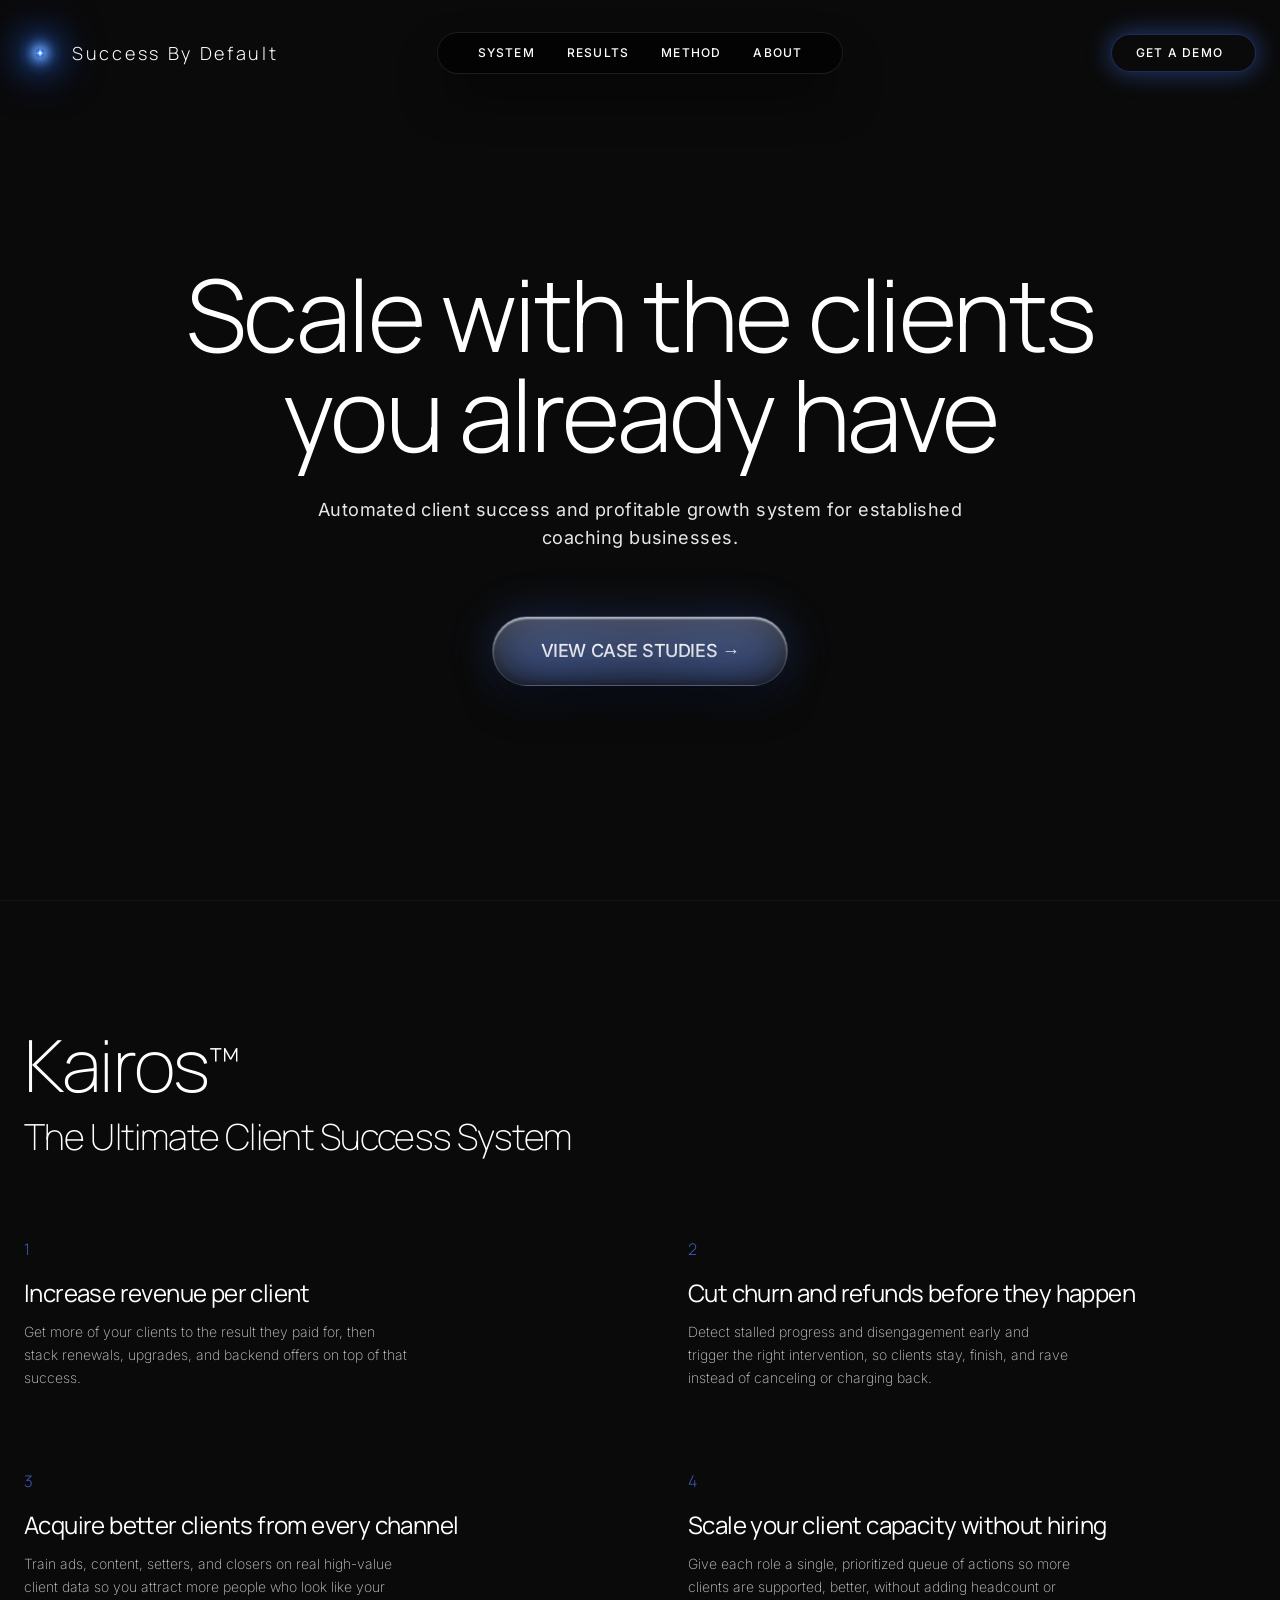
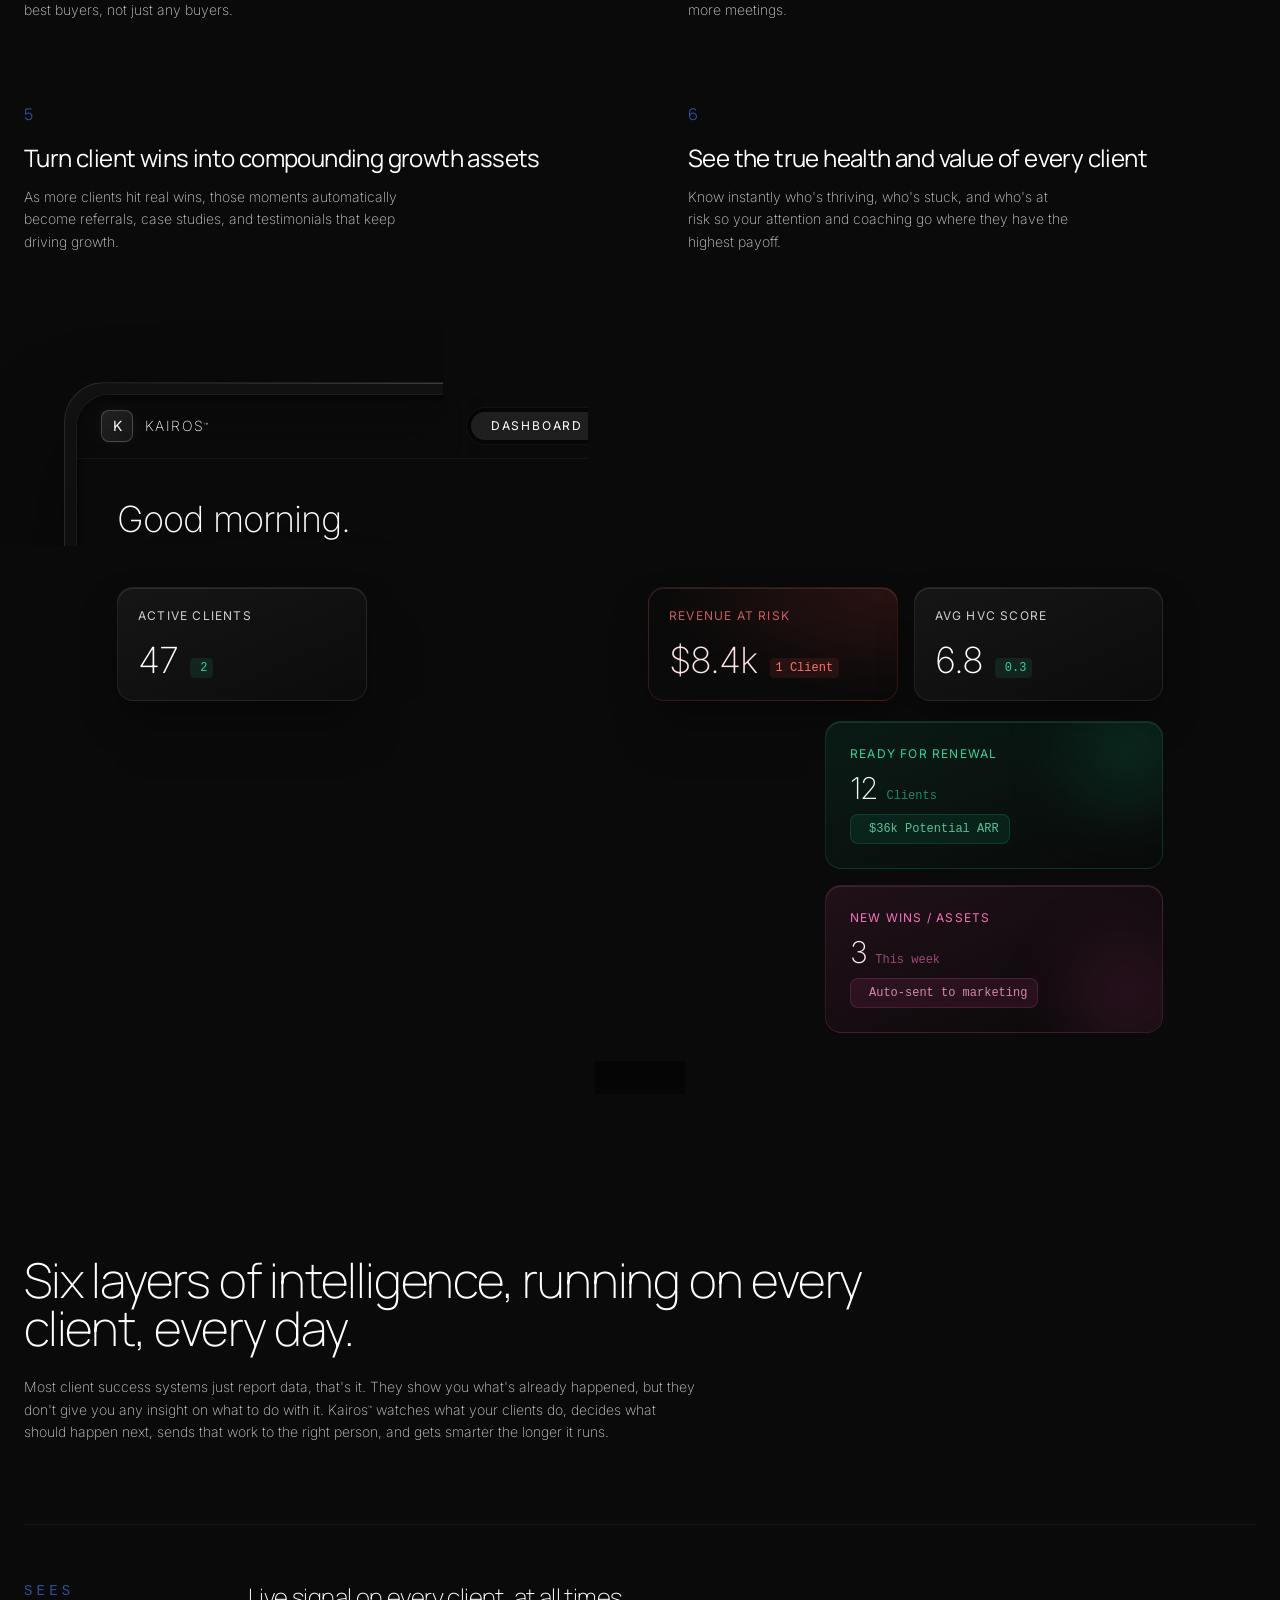
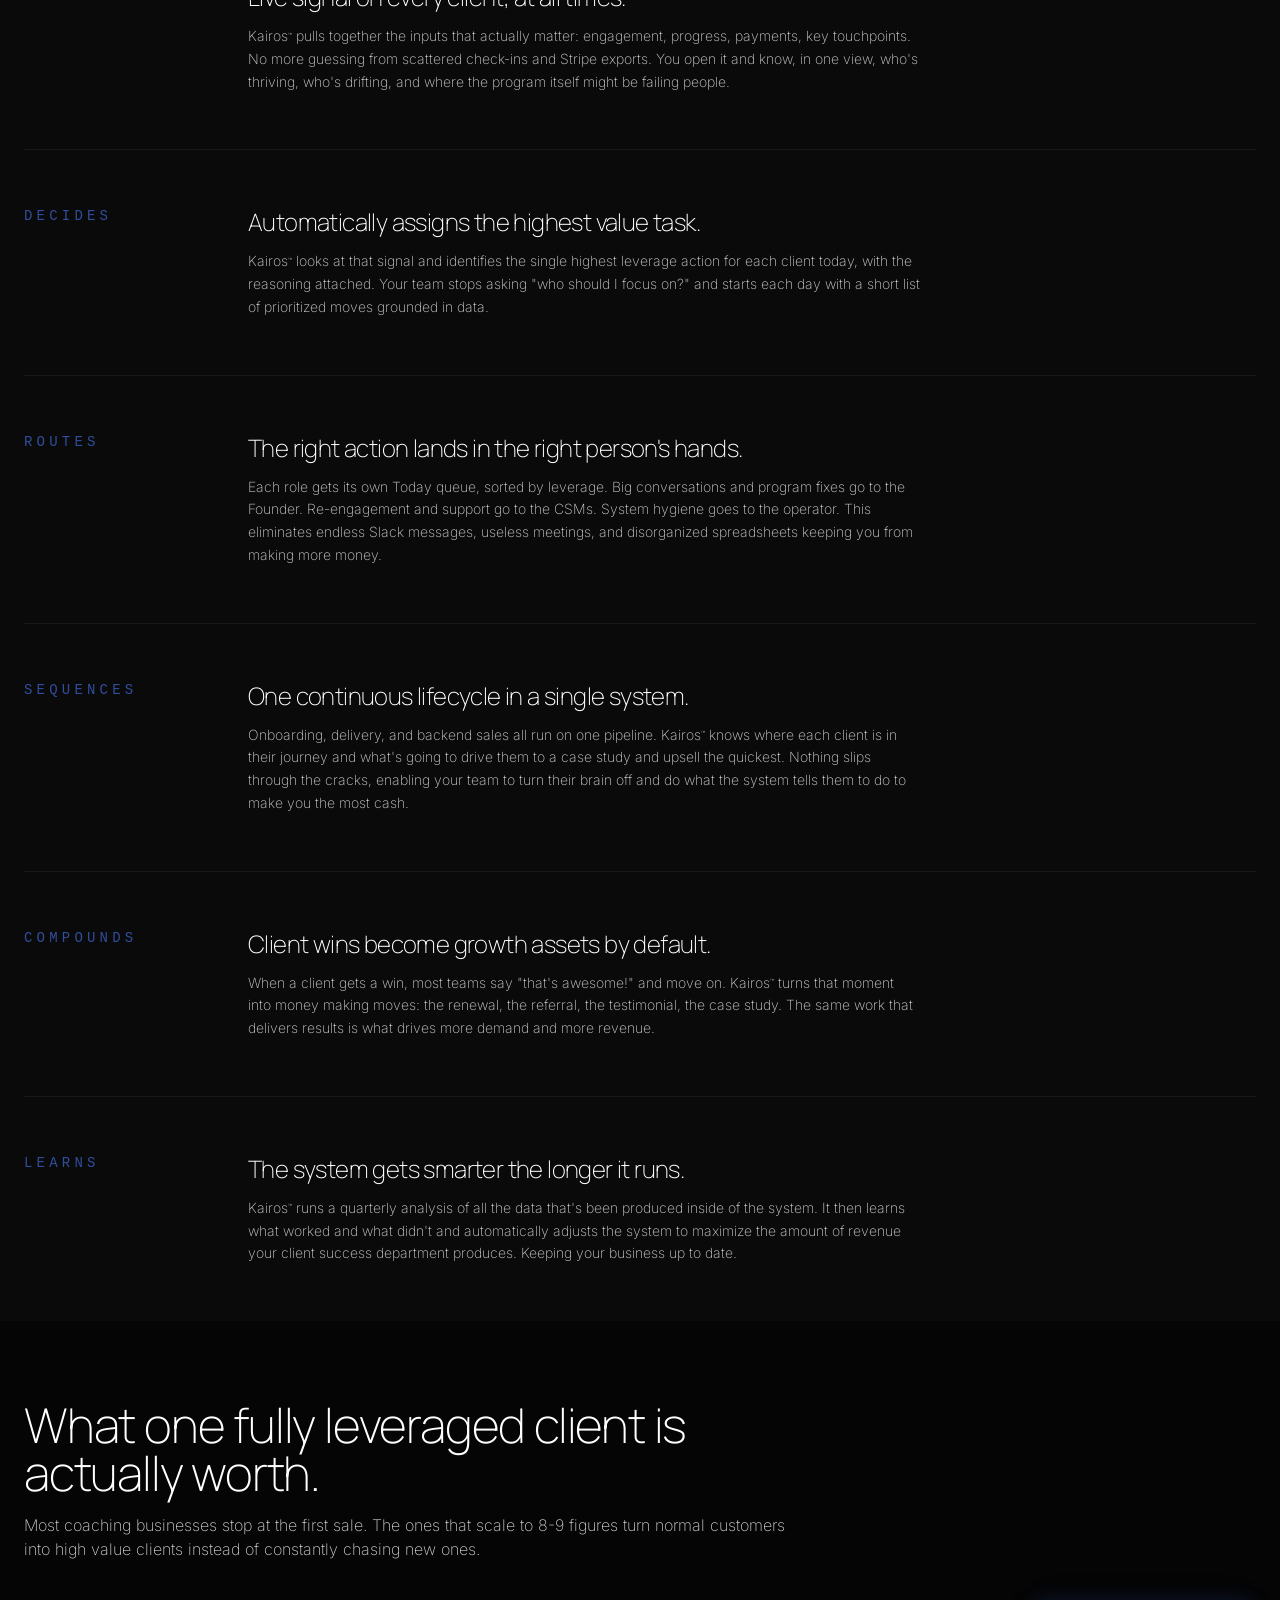
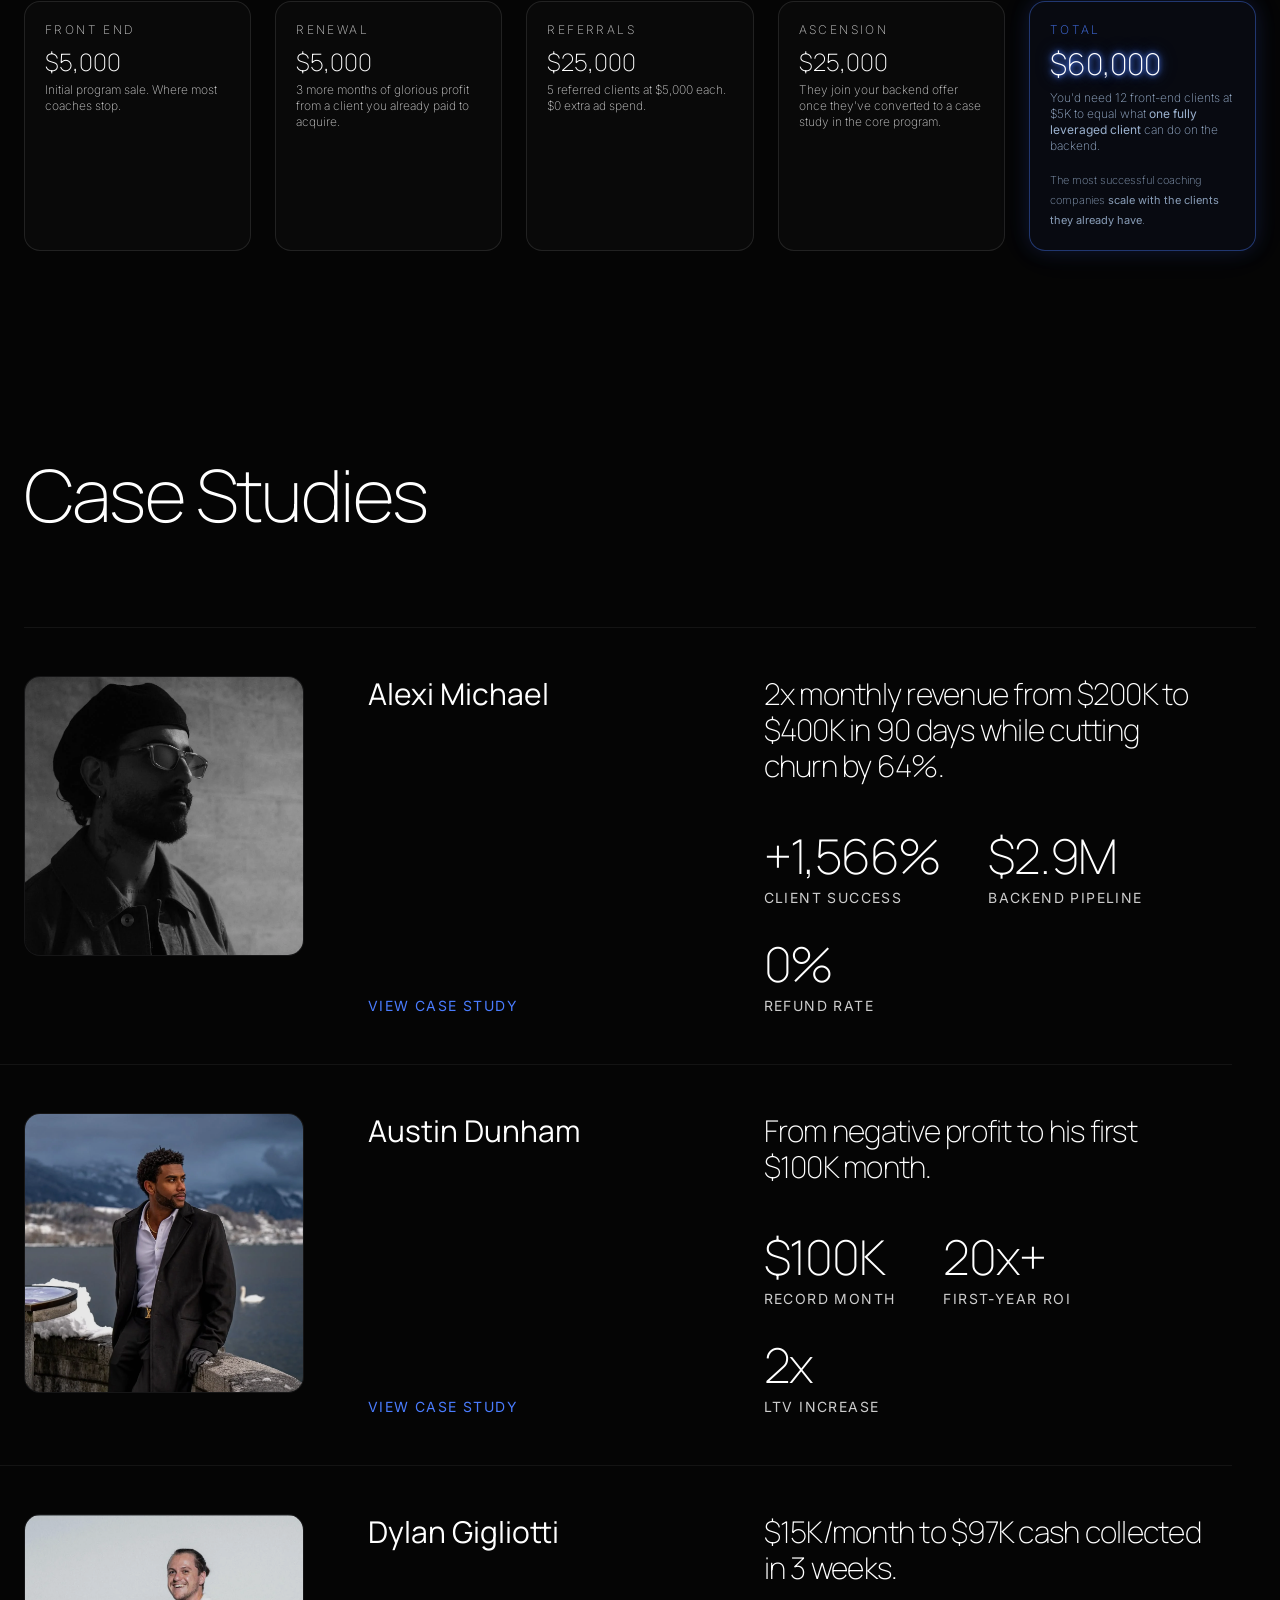
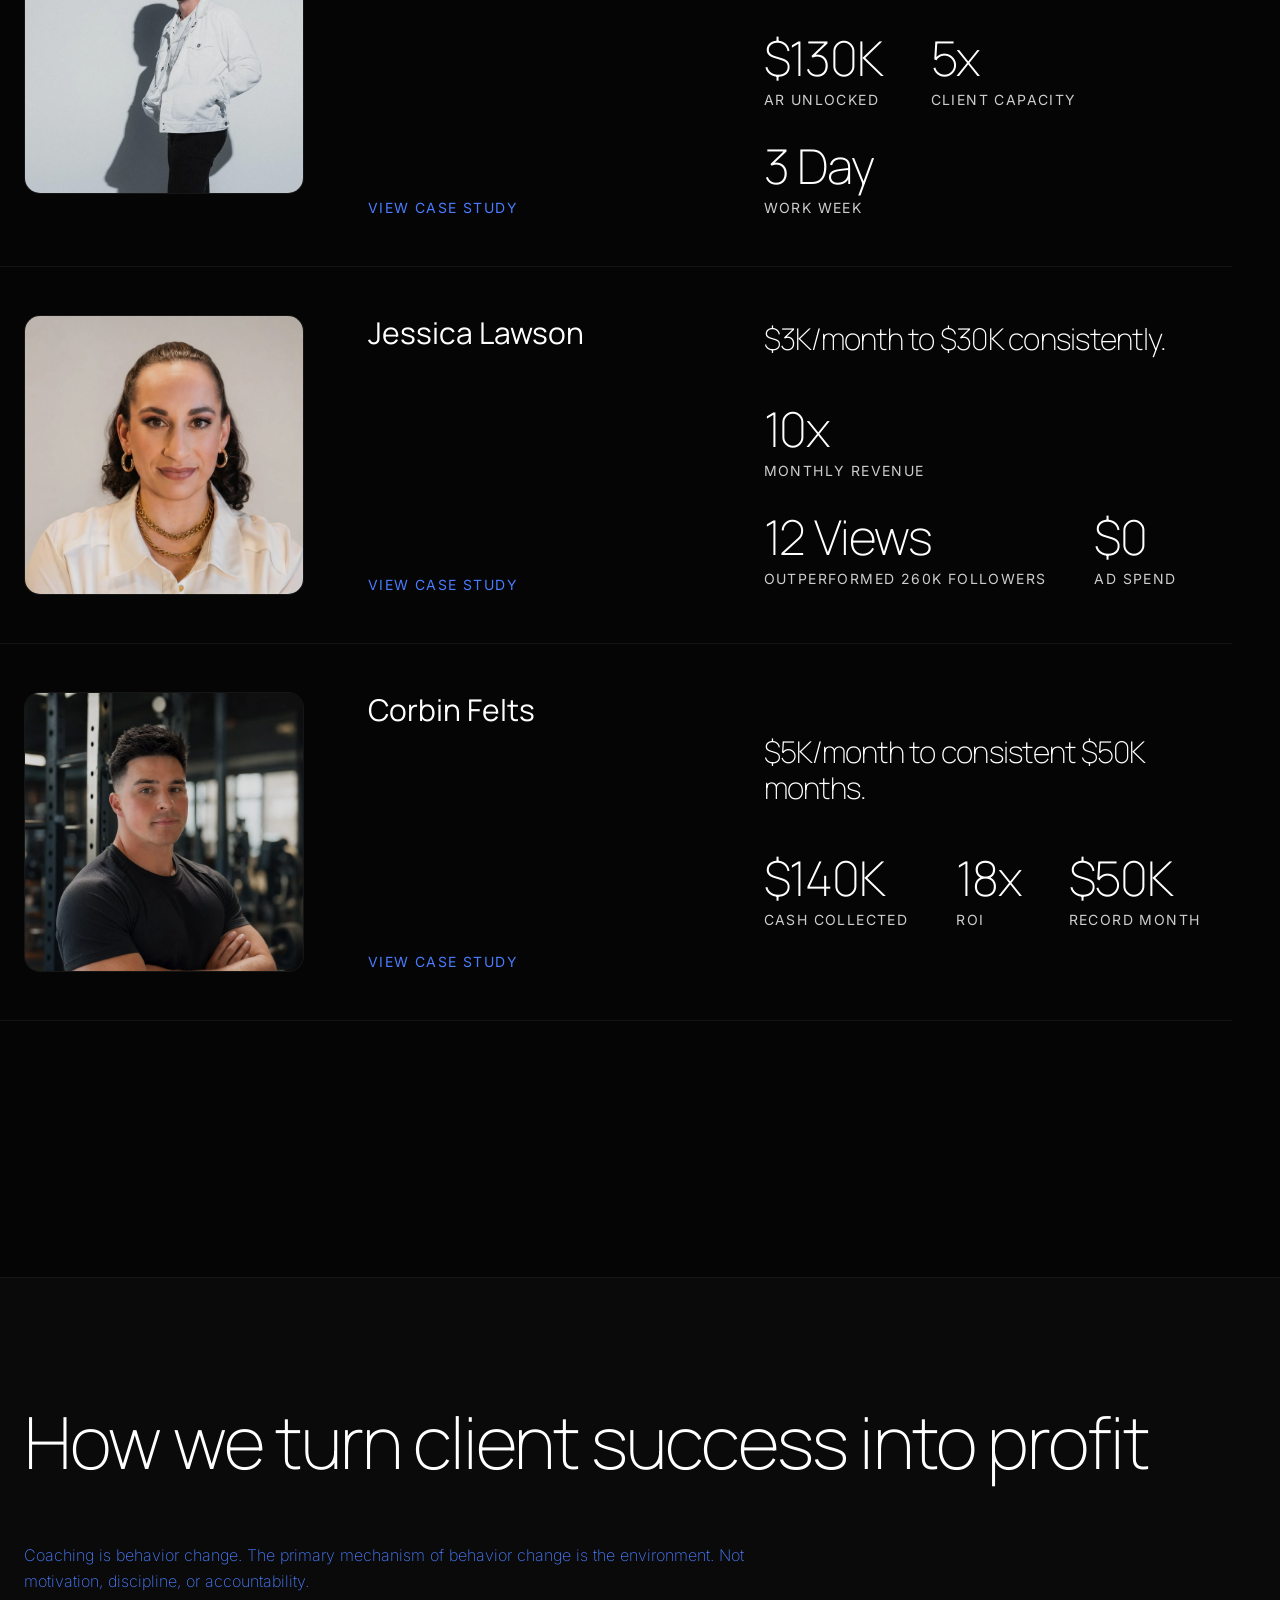
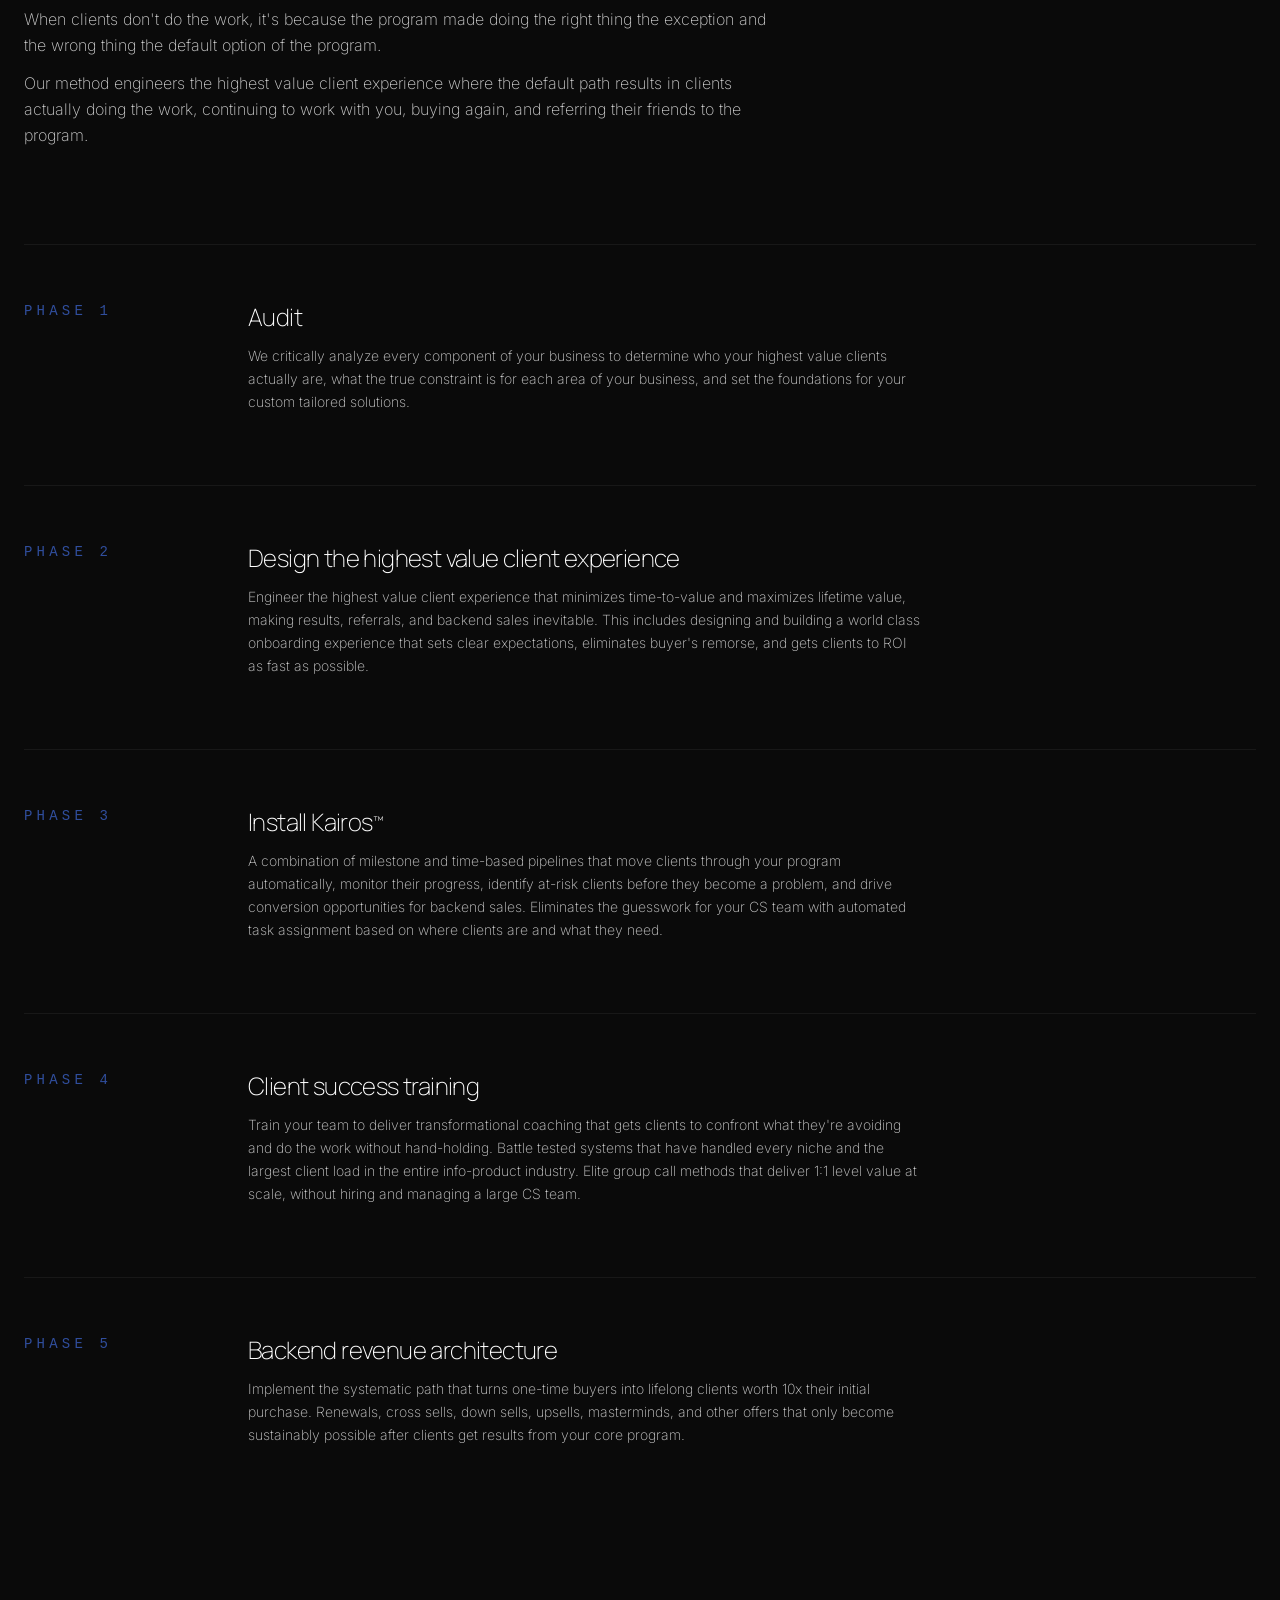
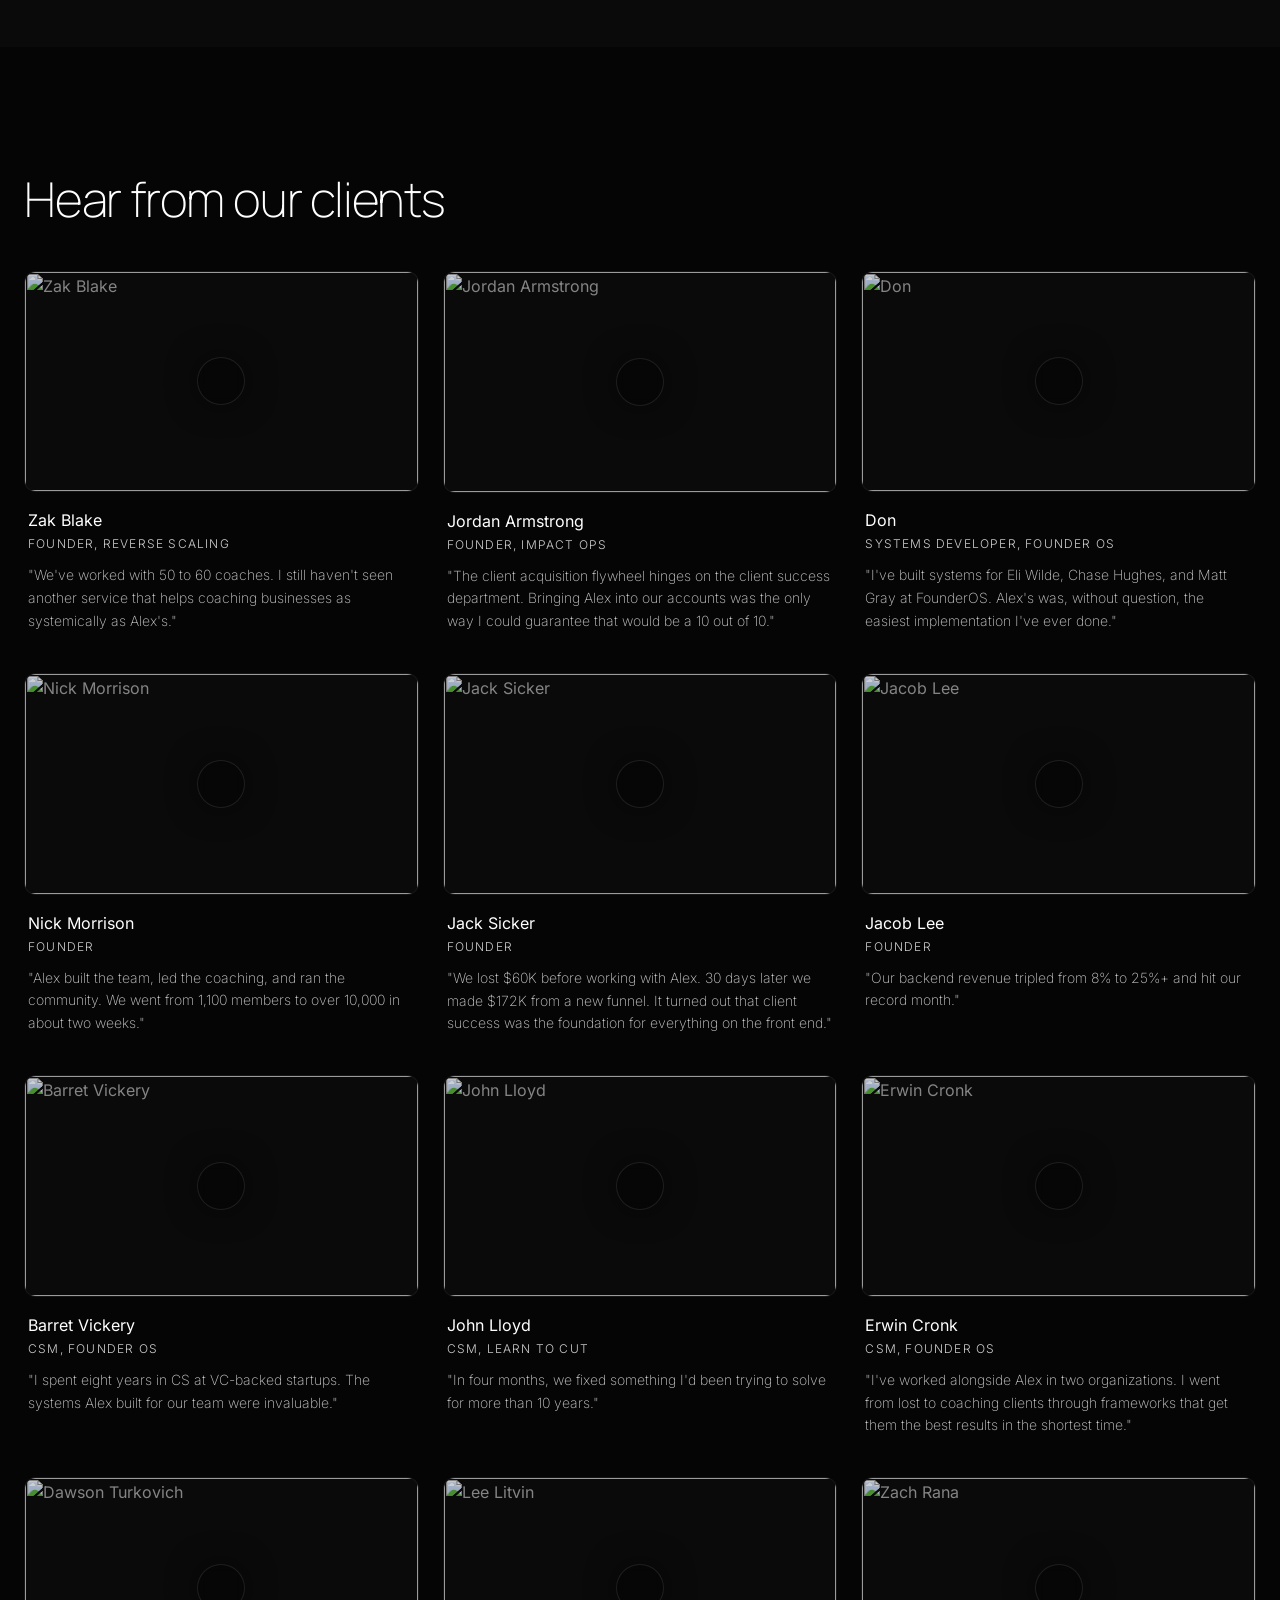
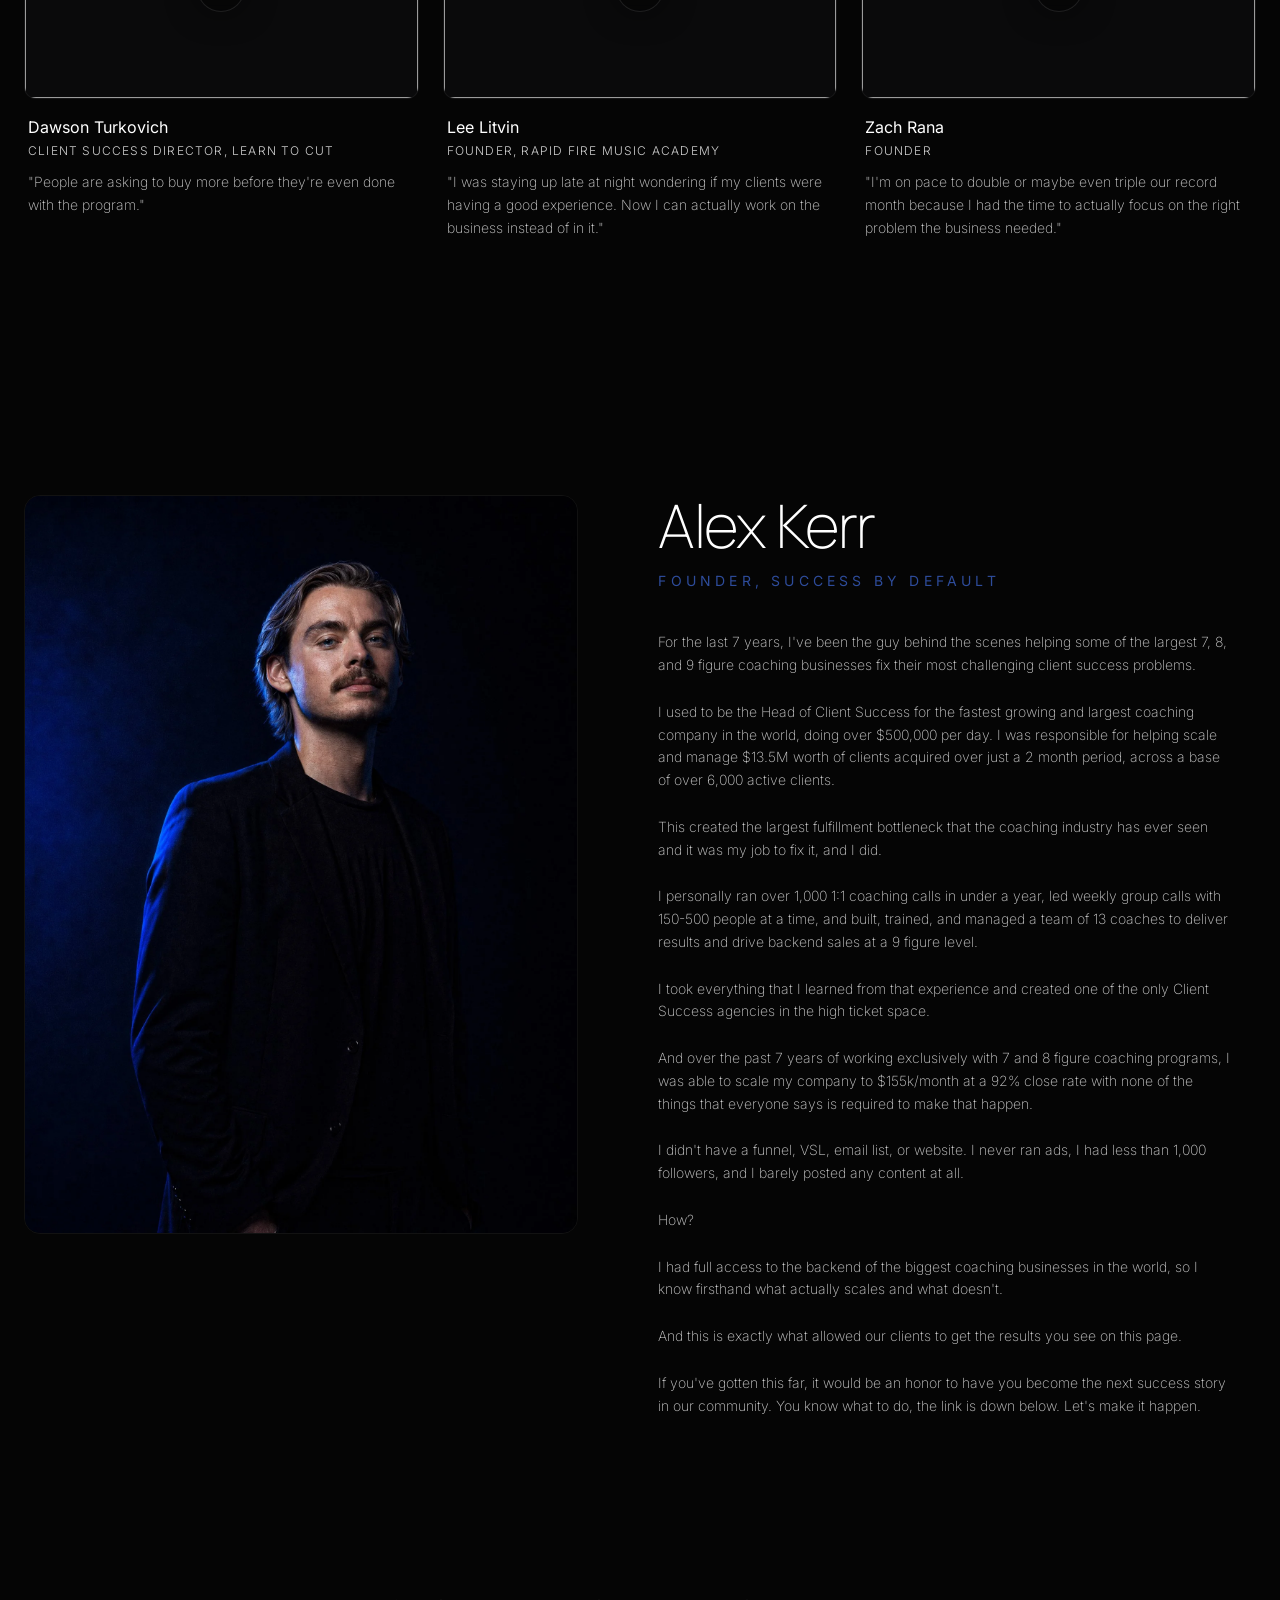
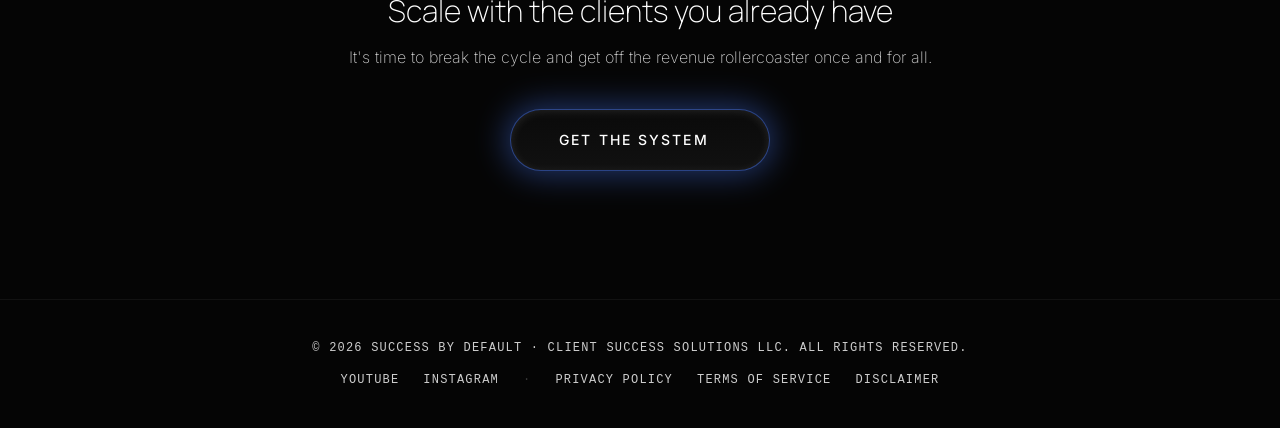
==== commit 8f93fd35: "Update bio timeline 5 years → 7 years (matches IG bio total experience)" ====
--- a/index.html
+++ b/index.html
@@ -1642,7 +1642,7 @@
 
             <div class="space-y-6 text-sm font-inter font-extralight text-white/80 leading-relaxed max-w-xl">
               <p>
-                For the last 5 years, I've been the guy behind the scenes helping some of the largest 7, 8, and 9 figure coaching businesses fix their most challenging client success problems.
+                For the last 7 years, I've been the guy behind the scenes helping some of the largest 7, 8, and 9 figure coaching businesses fix their most challenging client success problems.
               </p>
               <p>
                 I used to be the Head of Client Success for the fastest growing and largest coaching company in the world, doing over $500,000 per day. I was responsible for helping scale and manage $13.5M worth of clients acquired over just a 2 month period, across a base of over 6,000 active clients.
@@ -1657,7 +1657,7 @@
                 I took everything that I learned from that experience and created one of the only Client Success agencies in the high ticket space.
               </p>
               <p>
-                And over the past 5 years of working exclusively with 7 and 8 figure coaching programs, I was able to scale my company to $155k/month at a 92% close rate with none of the things that everyone says is required to make that happen.
+                And over the past 7 years of working exclusively with 7 and 8 figure coaching programs, I was able to scale my company to $155k/month at a 92% close rate with none of the things that everyone says is required to make that happen.
               </p>
               <p>
                 I didn't have a funnel, VSL, email list, or website. I never ran ads, I had less than 1,000 followers, and I barely posted any content at all.
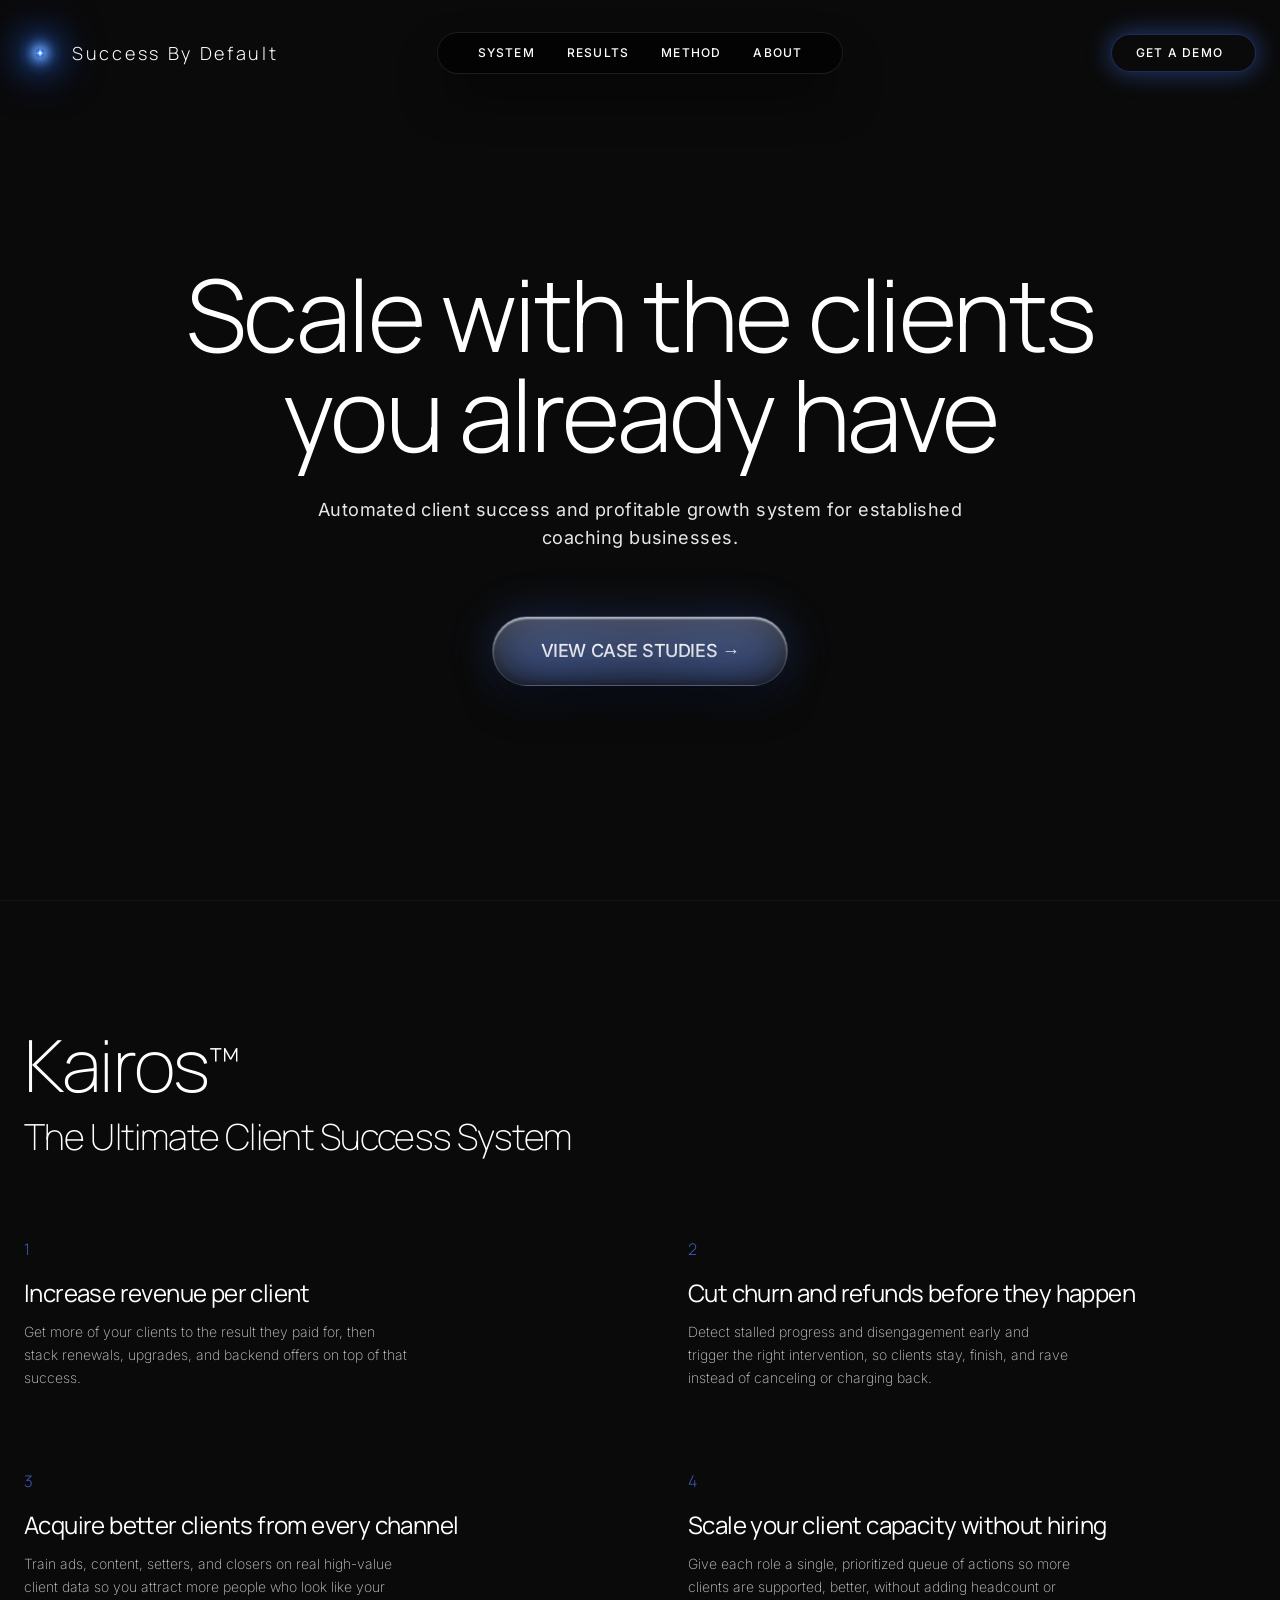
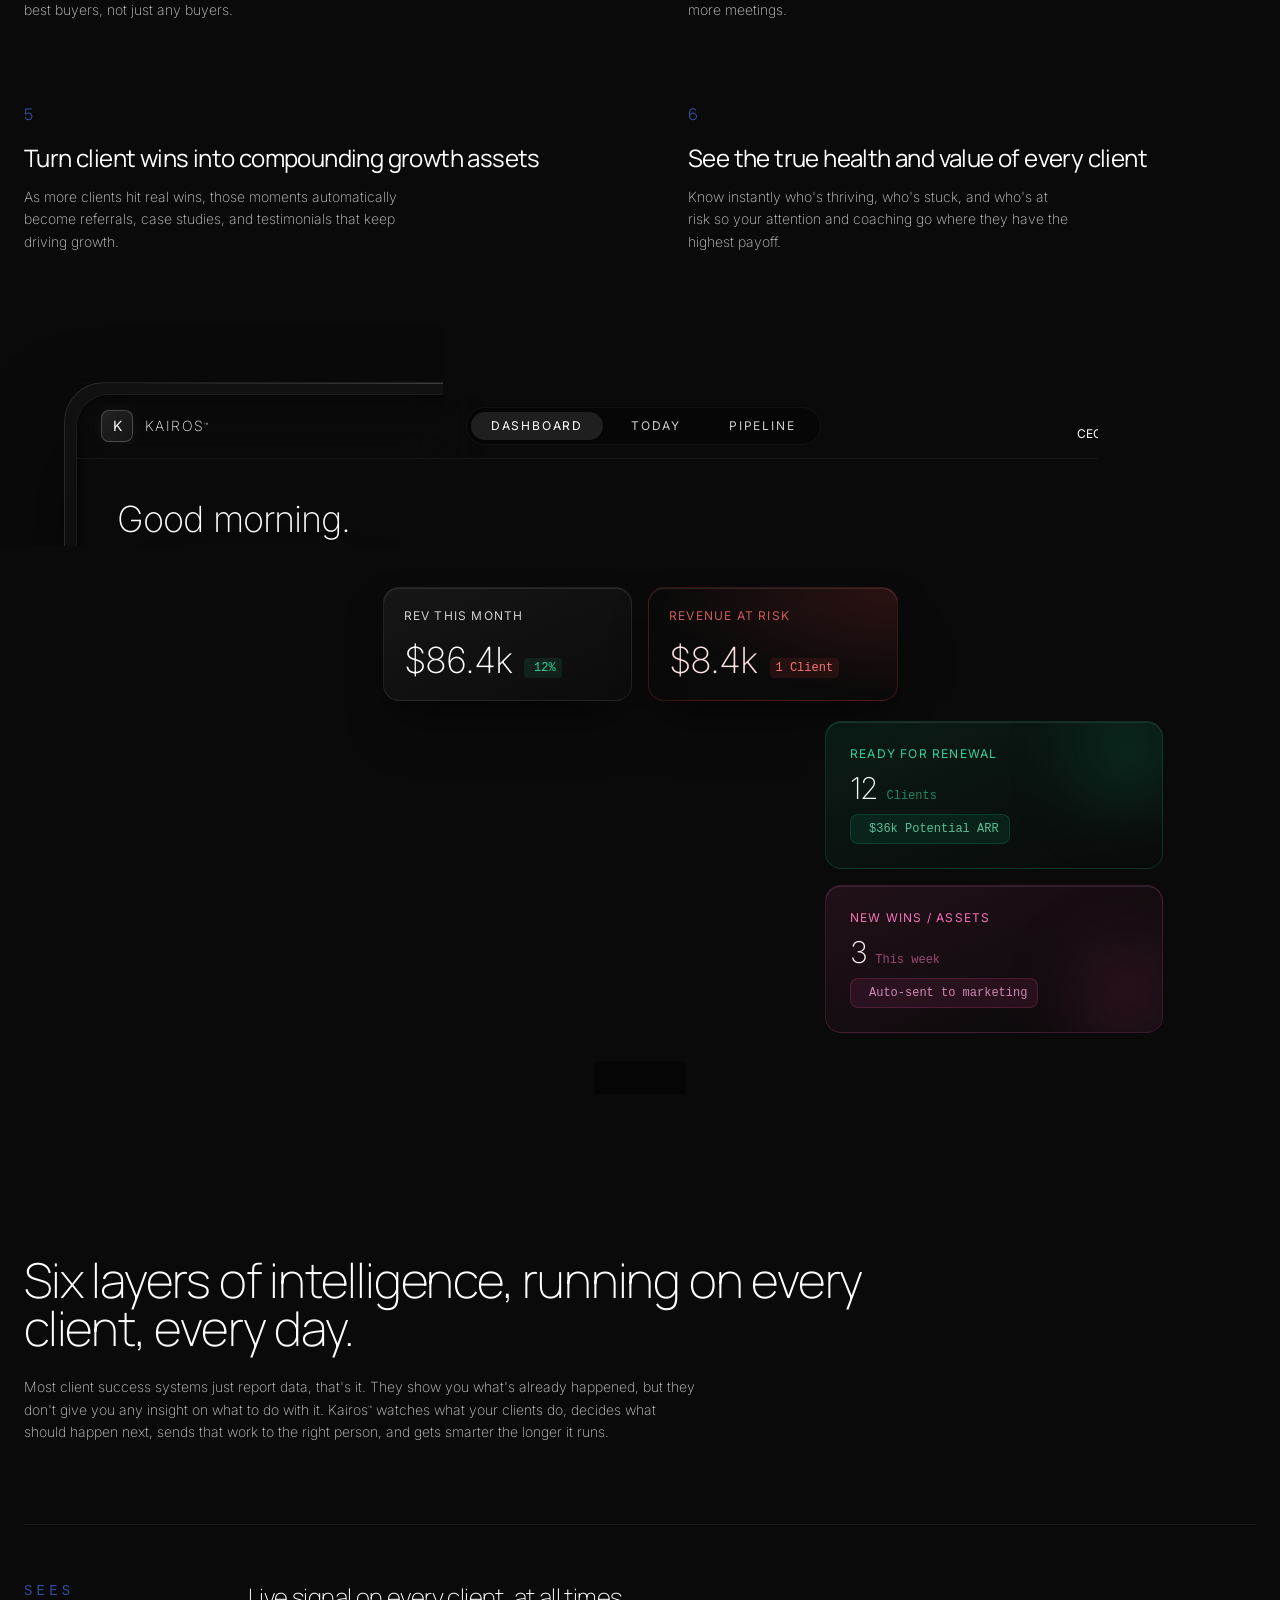
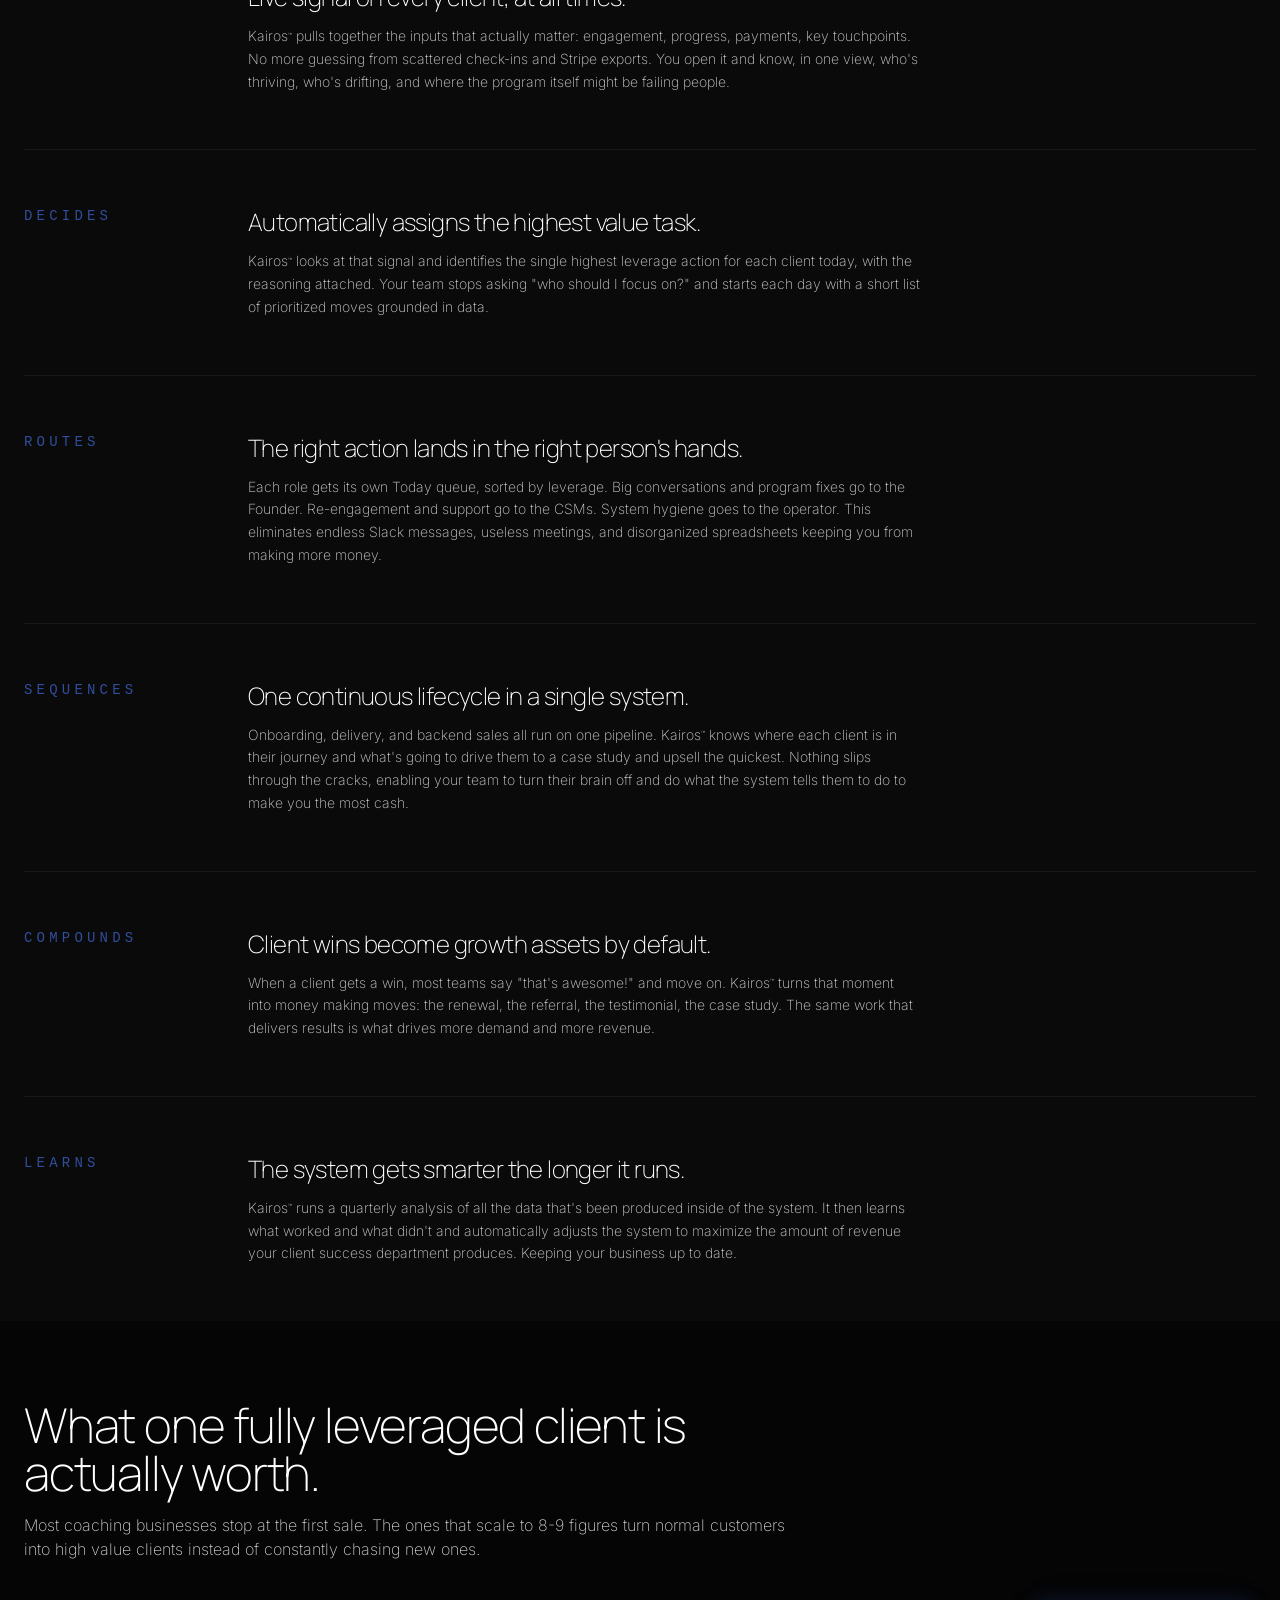
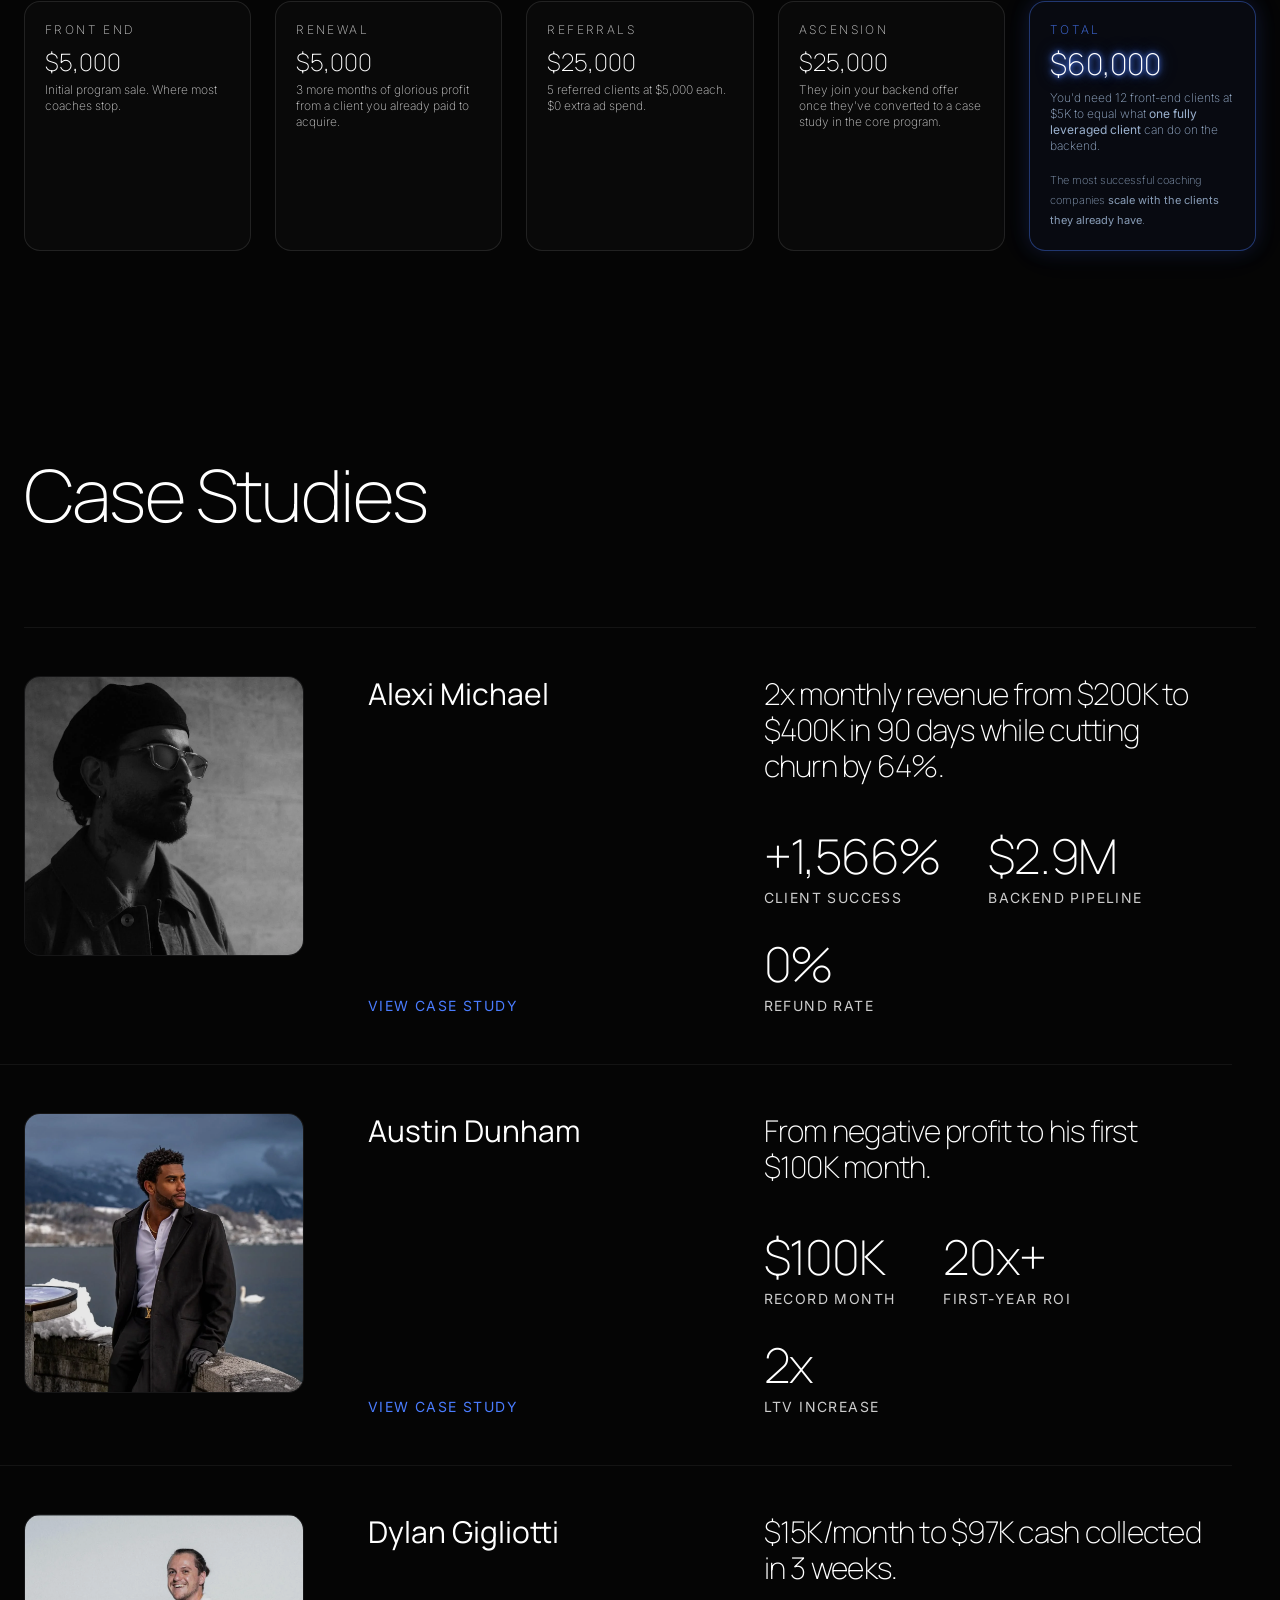
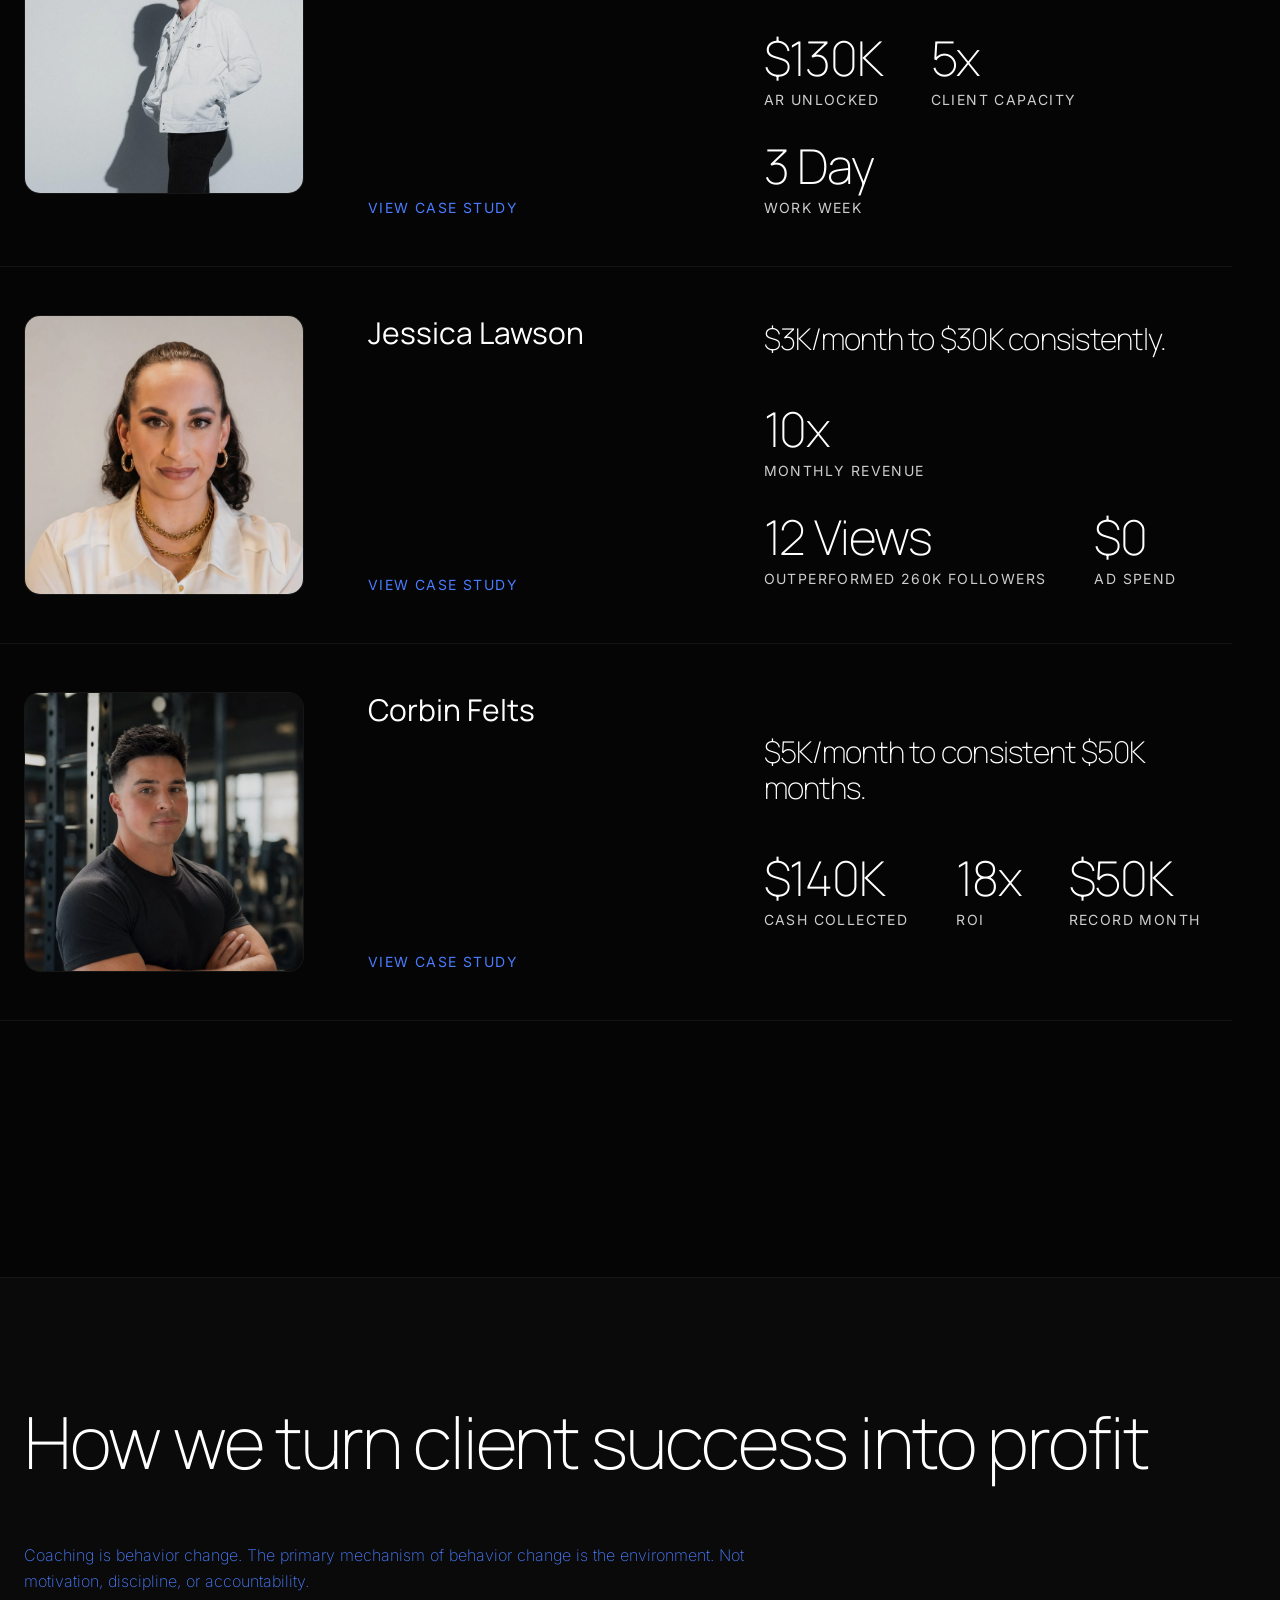
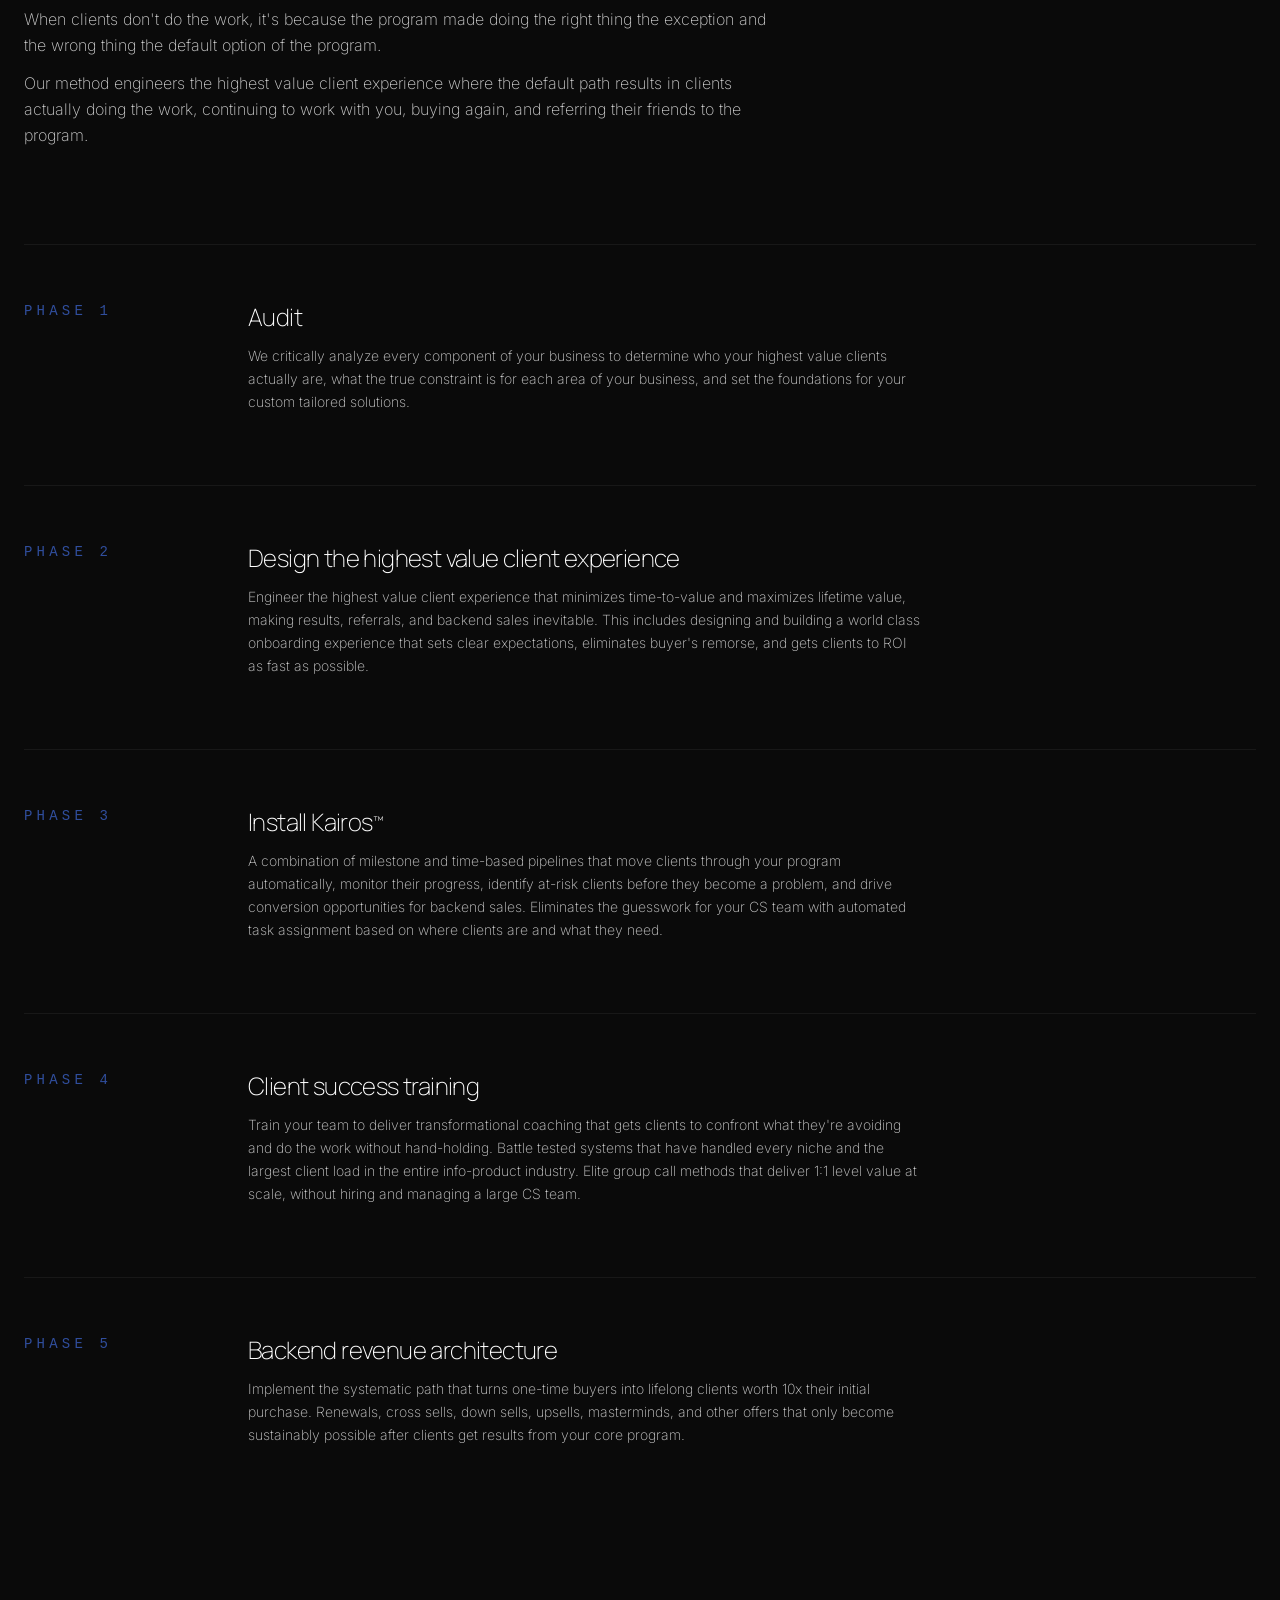
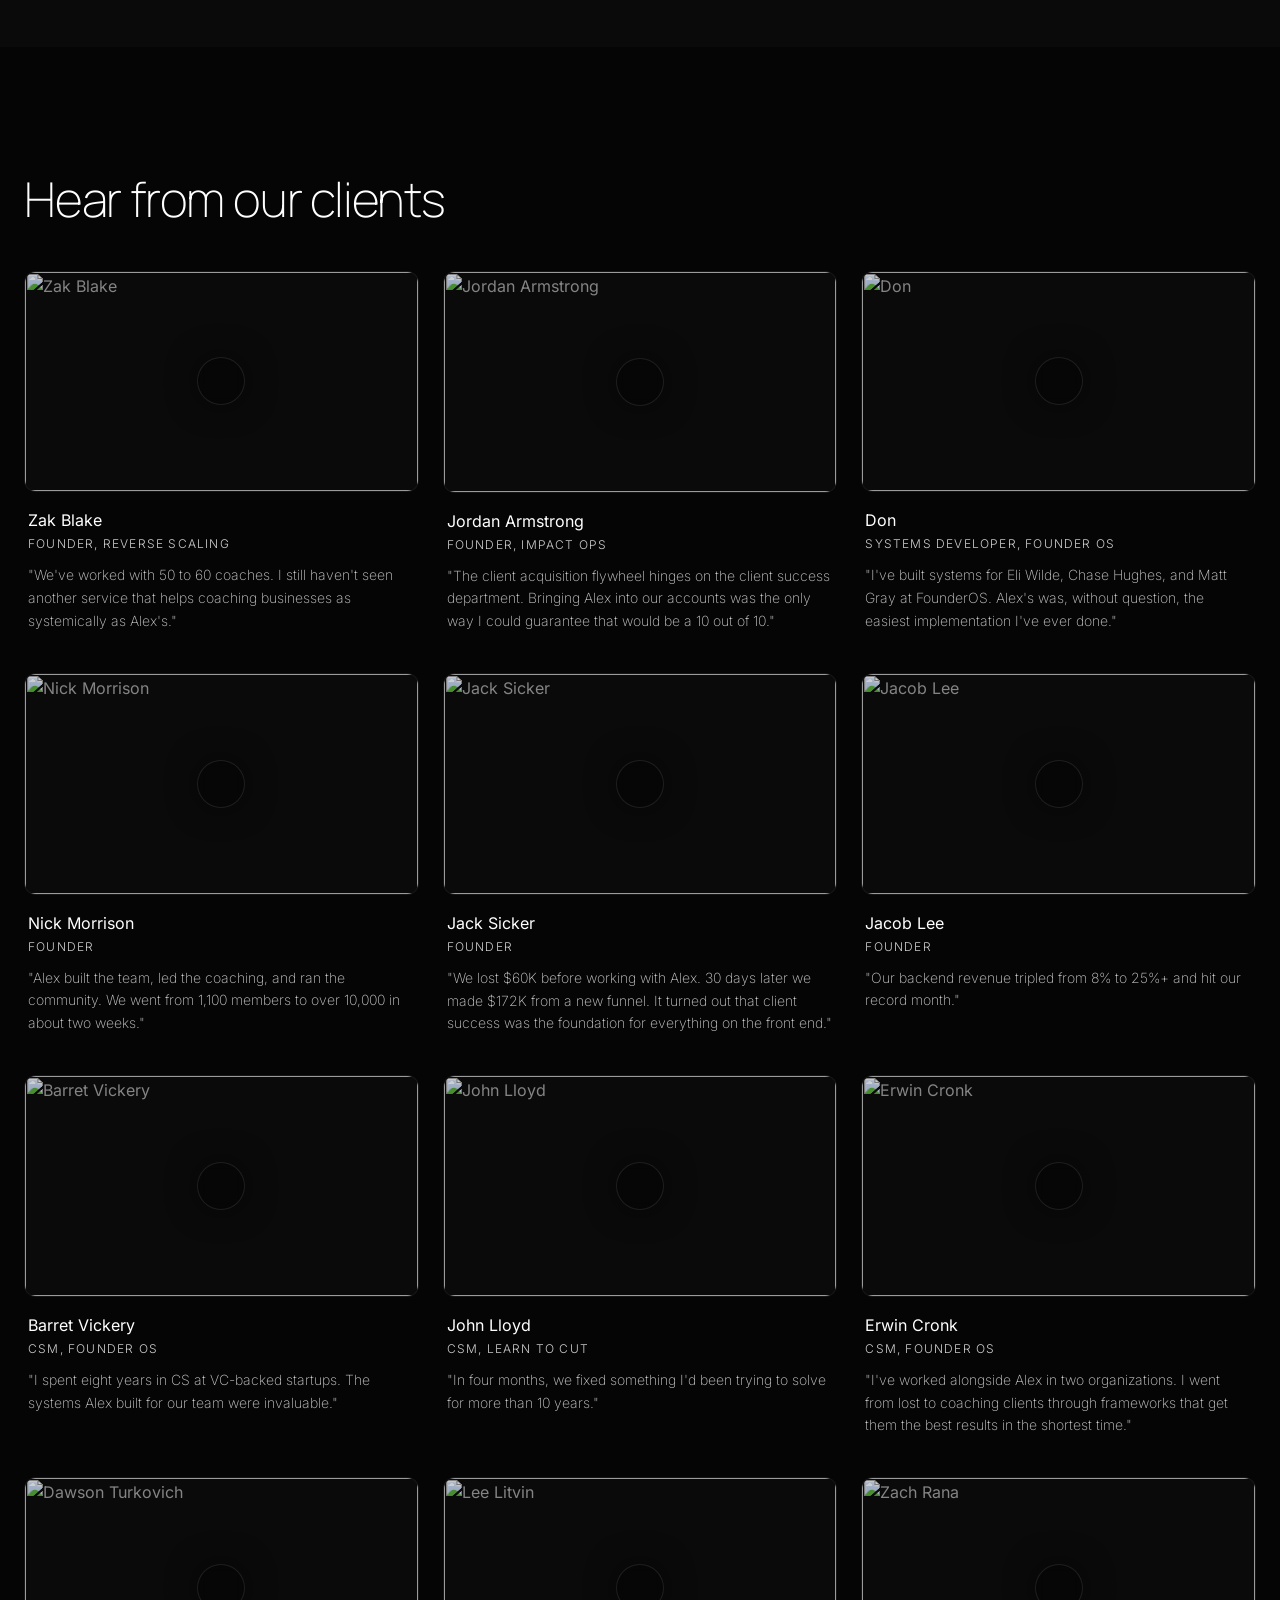
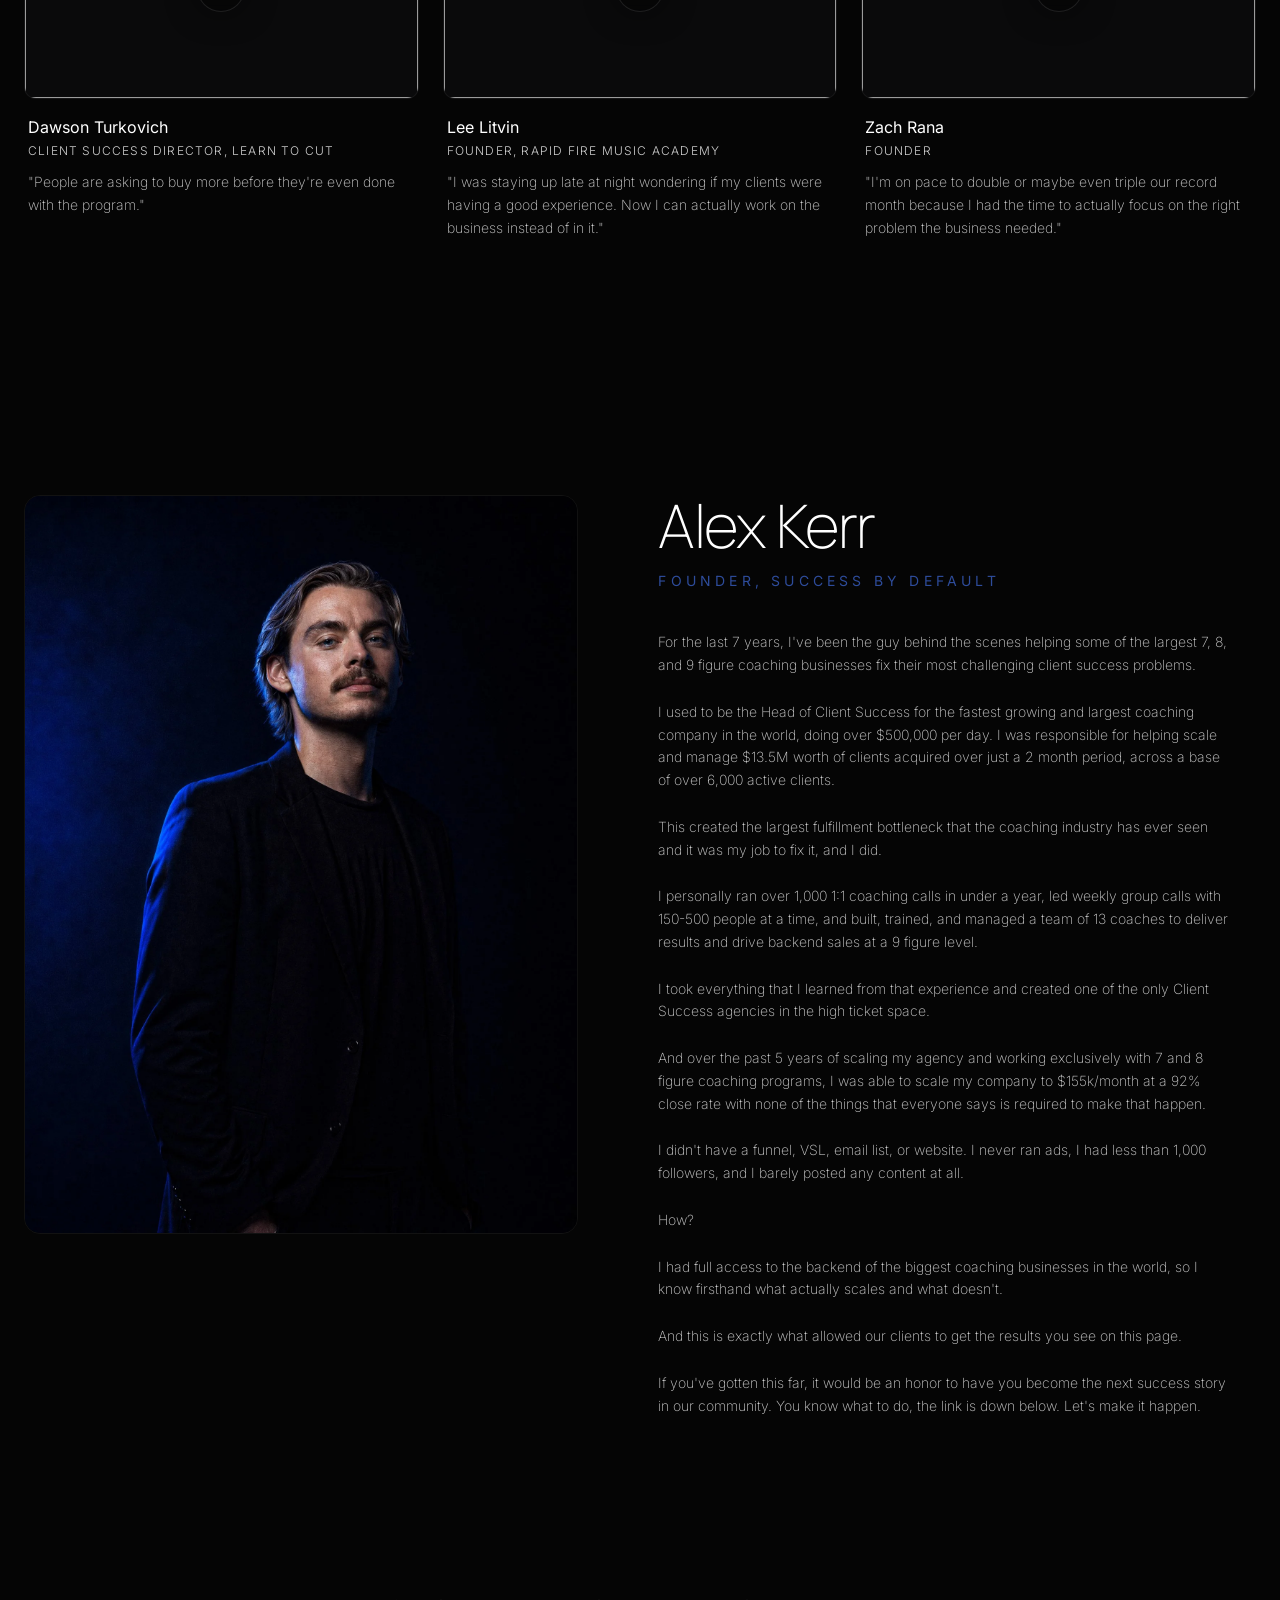
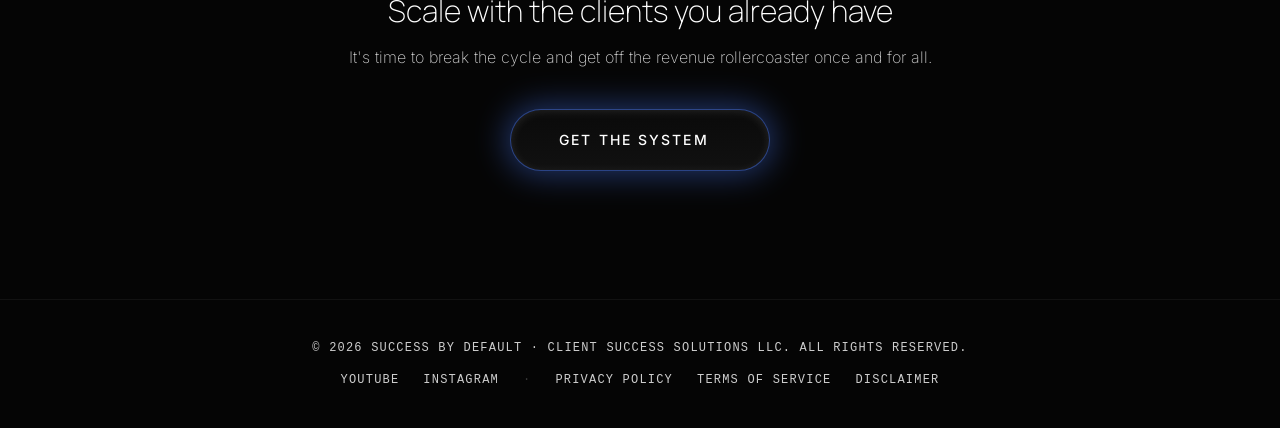
==== commit 660a51f9: "Refine agency tenure sentence (5 years agency-specific, opening line stays 7 years total)" ====
--- a/index.html
+++ b/index.html
@@ -1657,7 +1657,7 @@
                 I took everything that I learned from that experience and created one of the only Client Success agencies in the high ticket space.
               </p>
               <p>
-                And over the past 7 years of working exclusively with 7 and 8 figure coaching programs, I was able to scale my company to $155k/month at a 92% close rate with none of the things that everyone says is required to make that happen.
+                And over the past 5 years of scaling my agency and working exclusively with 7 and 8 figure coaching programs, I was able to scale my company to $155k/month at a 92% close rate with none of the things that everyone says is required to make that happen.
               </p>
               <p>
                 I didn't have a funnel, VSL, email list, or website. I never ran ads, I had less than 1,000 followers, and I barely posted any content at all.
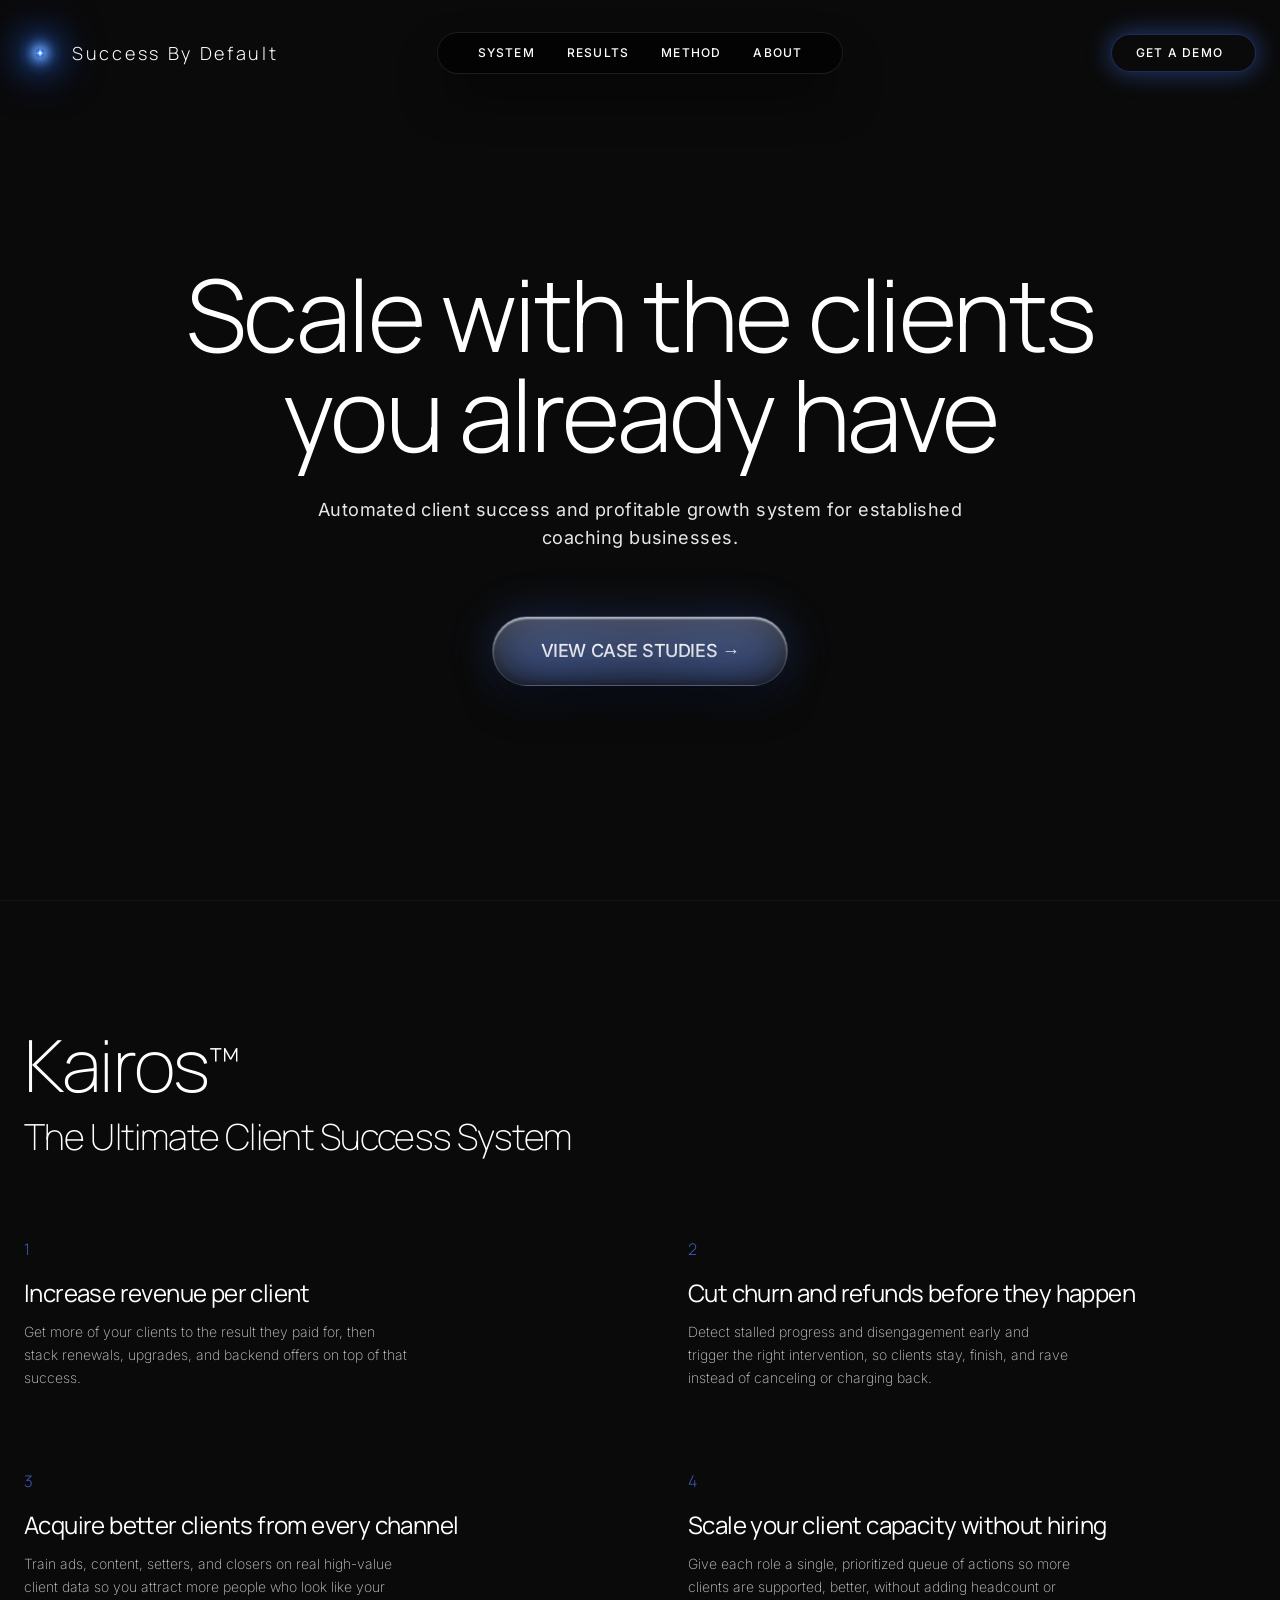
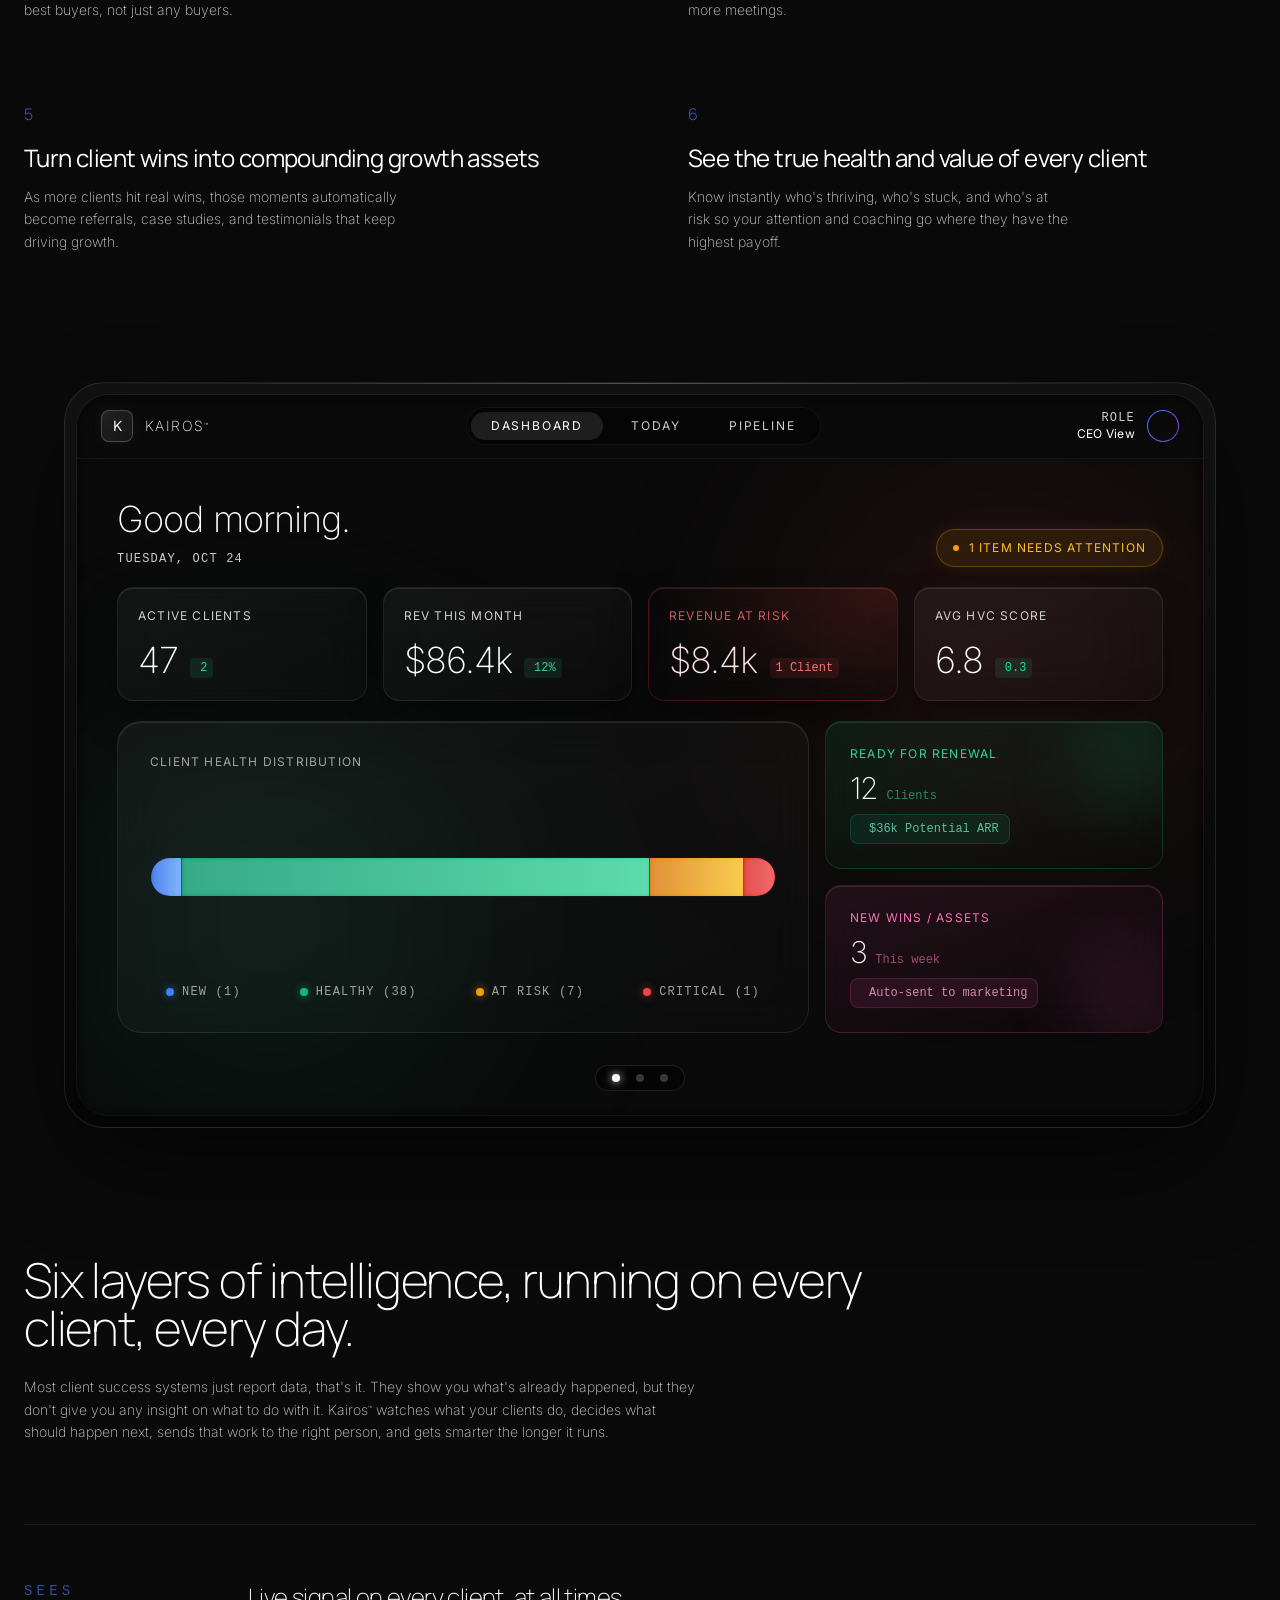
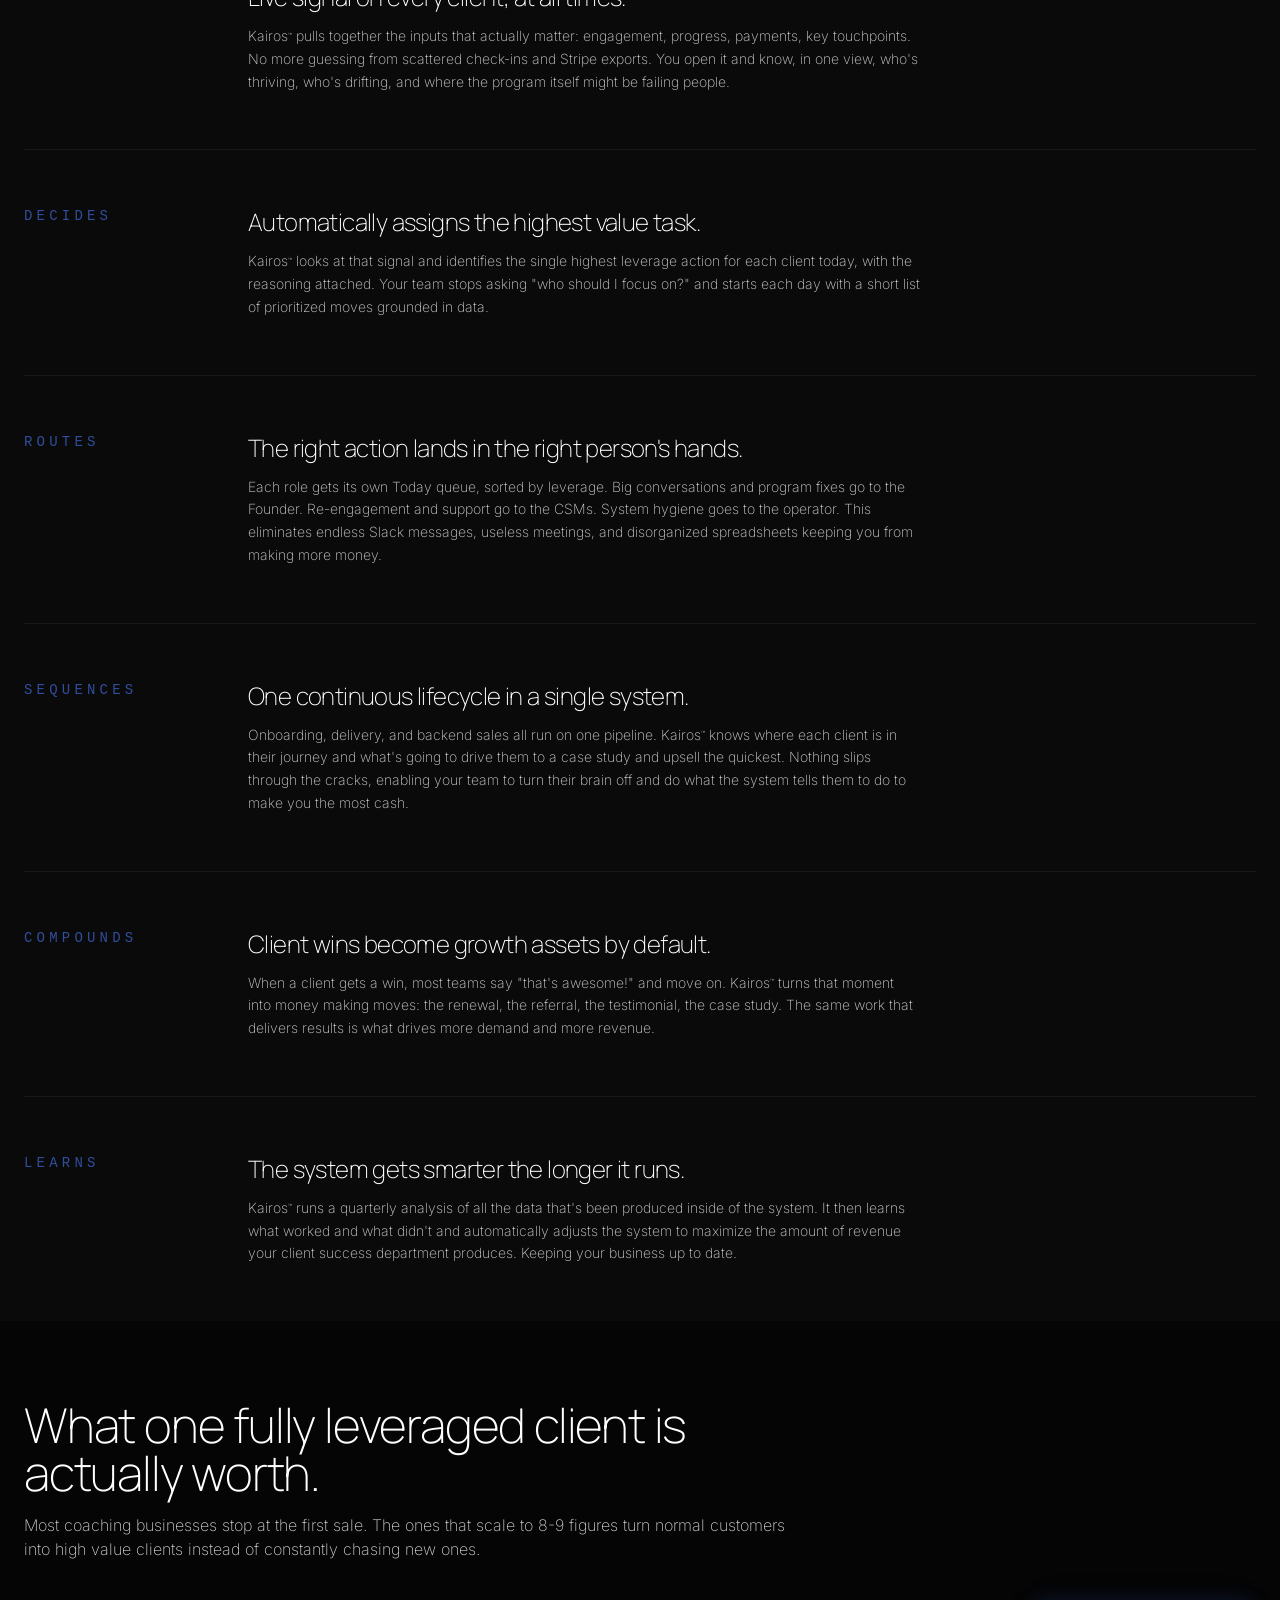
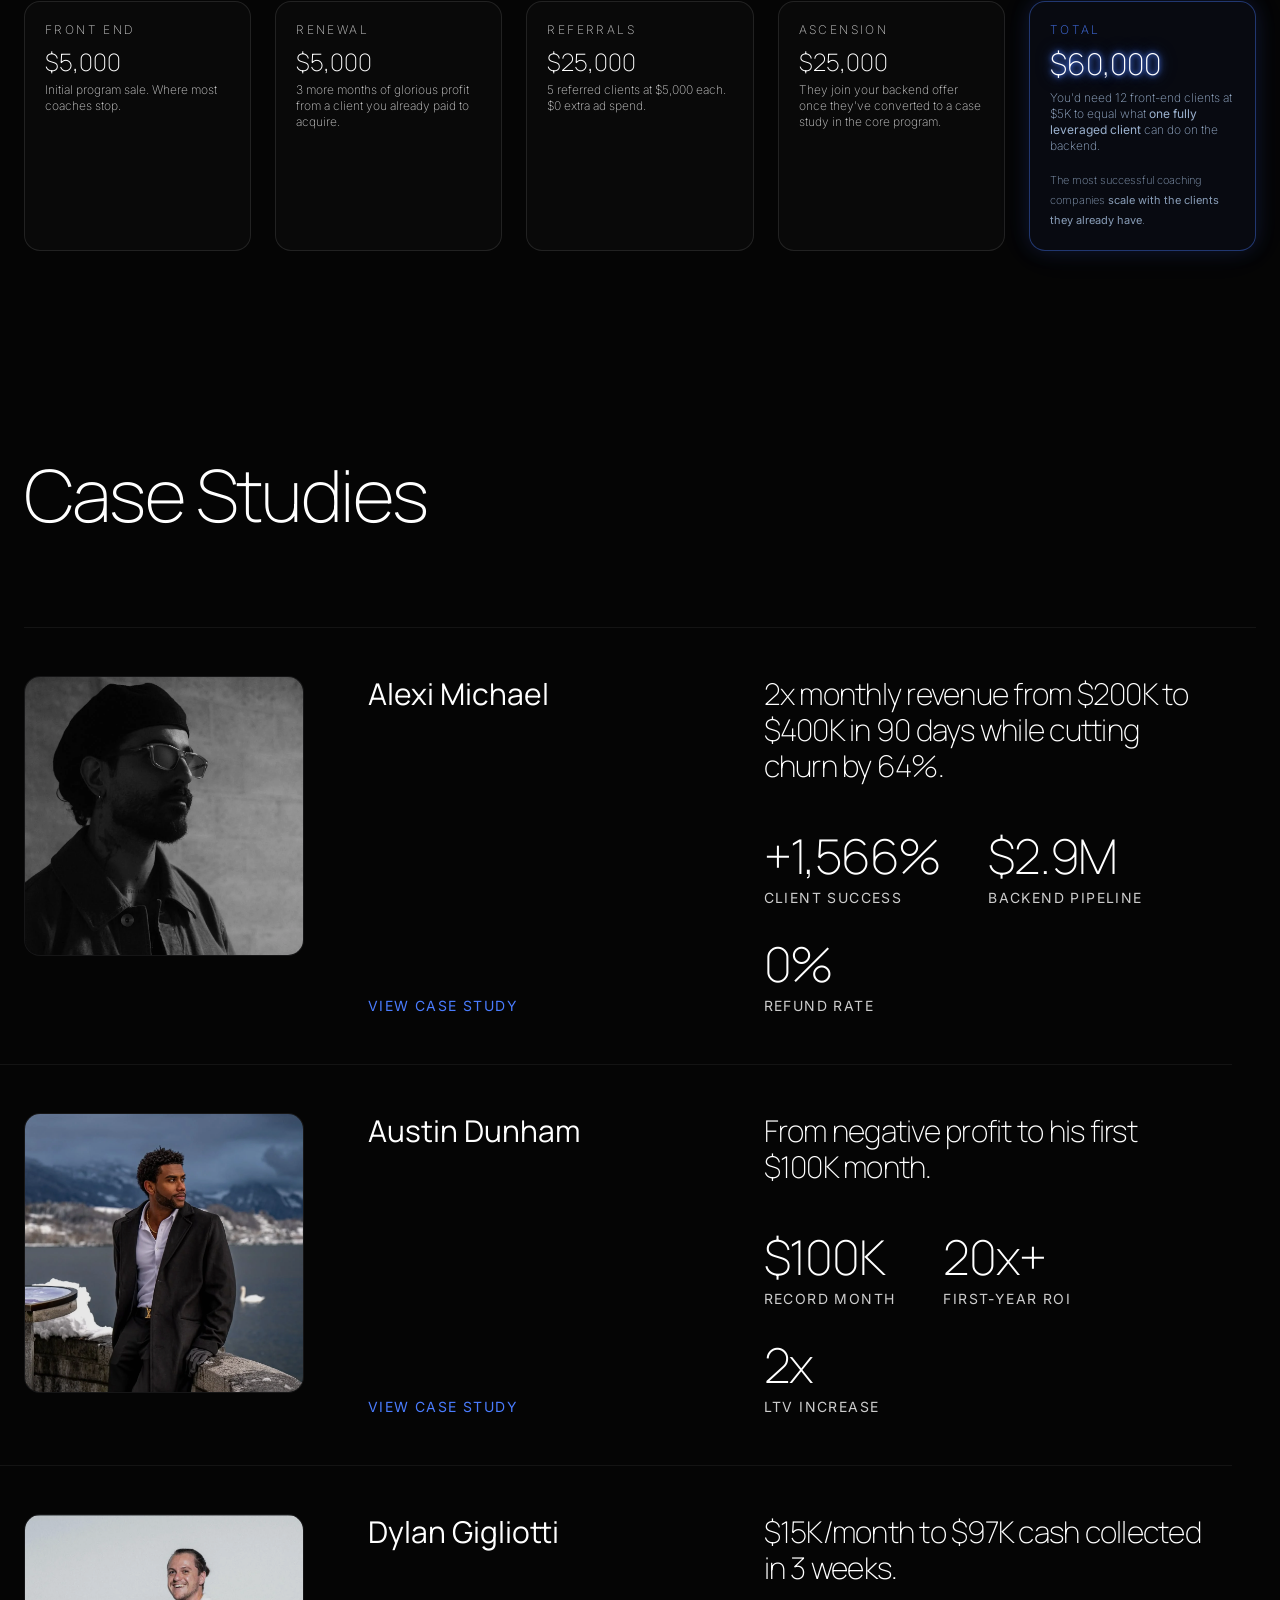
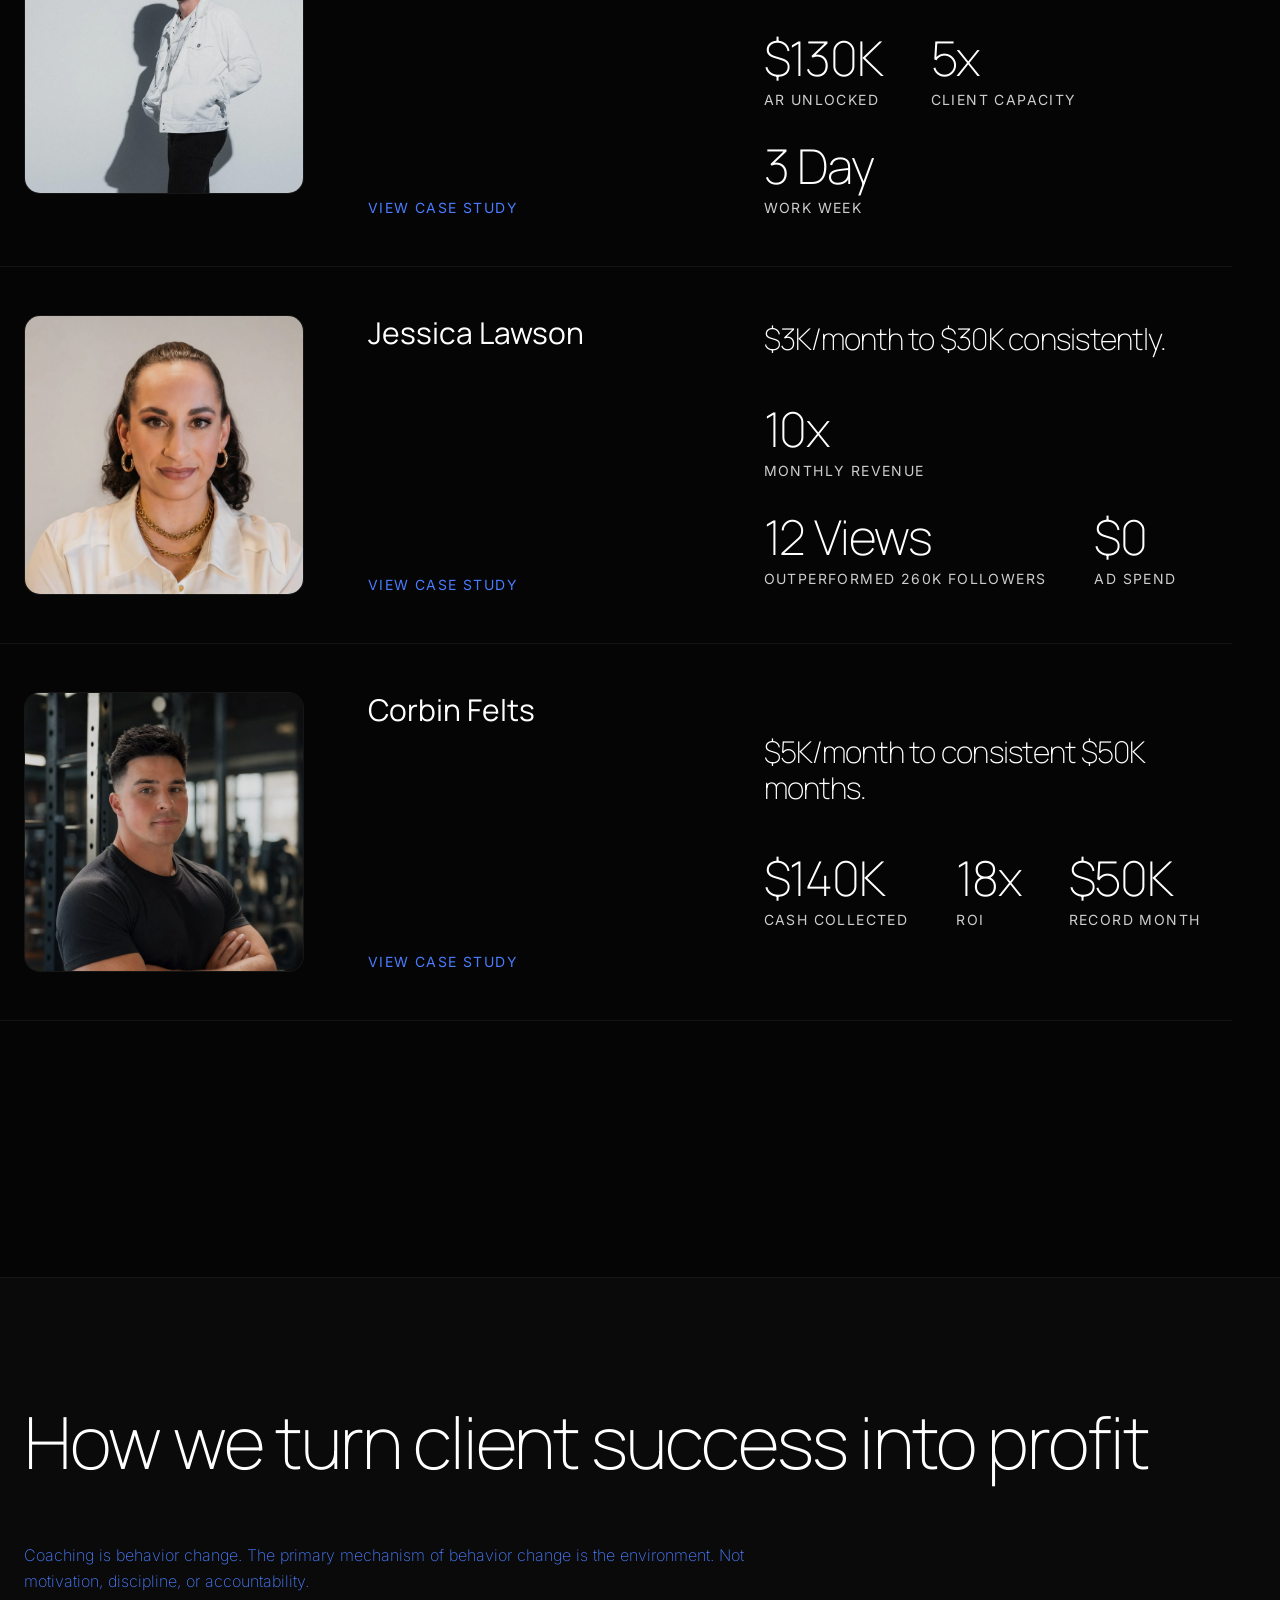
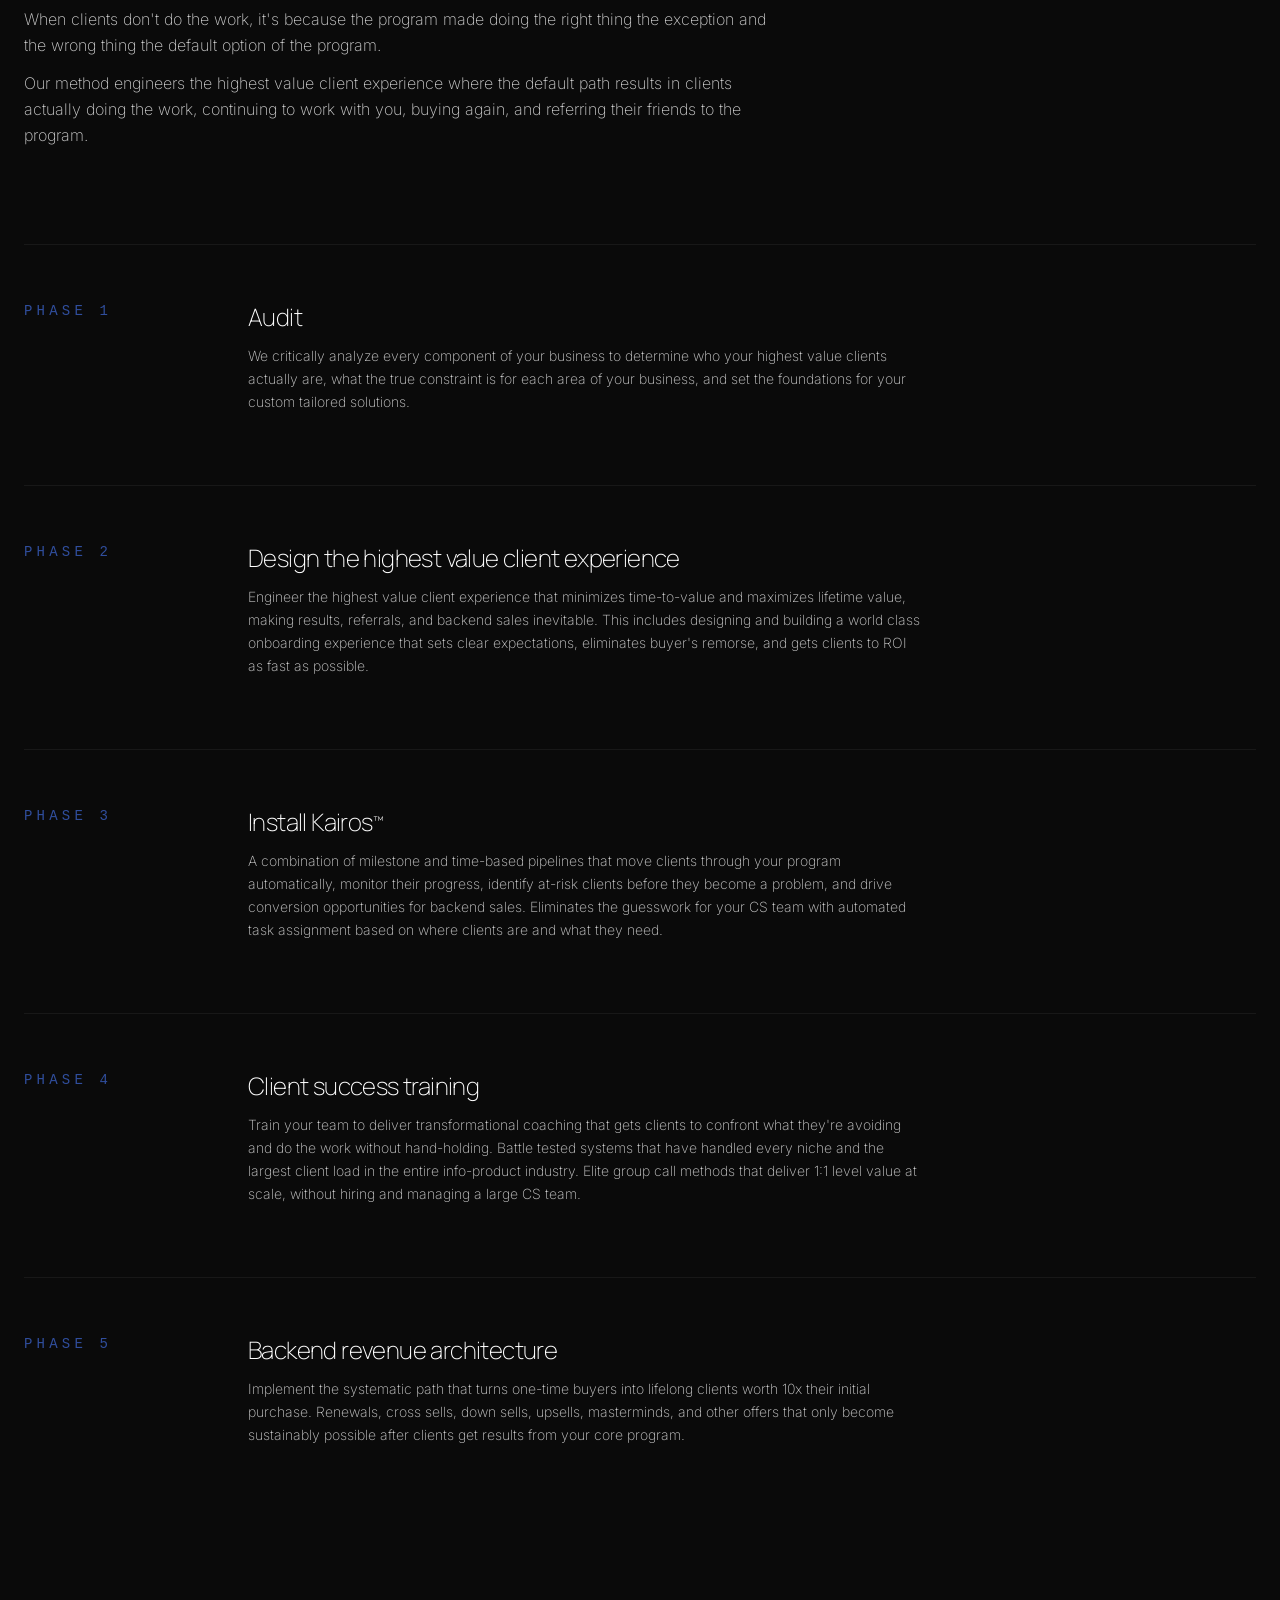
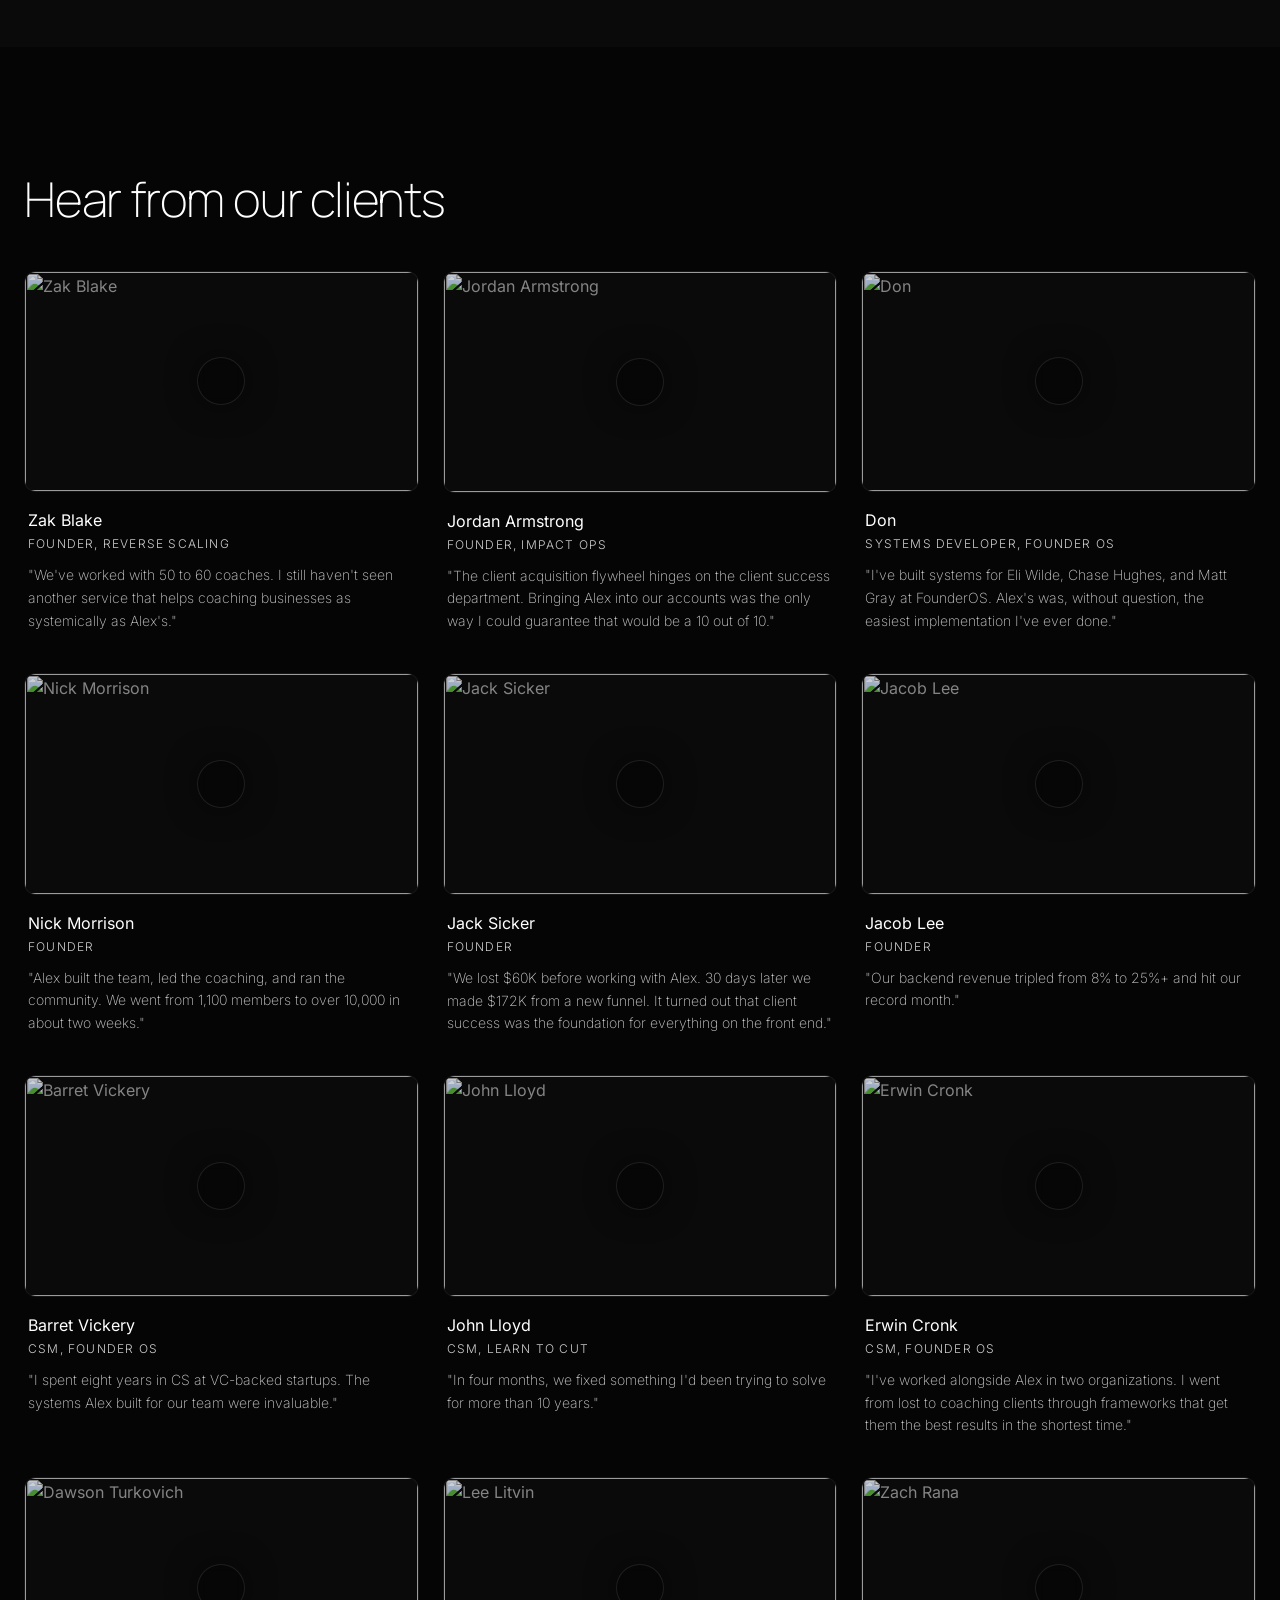
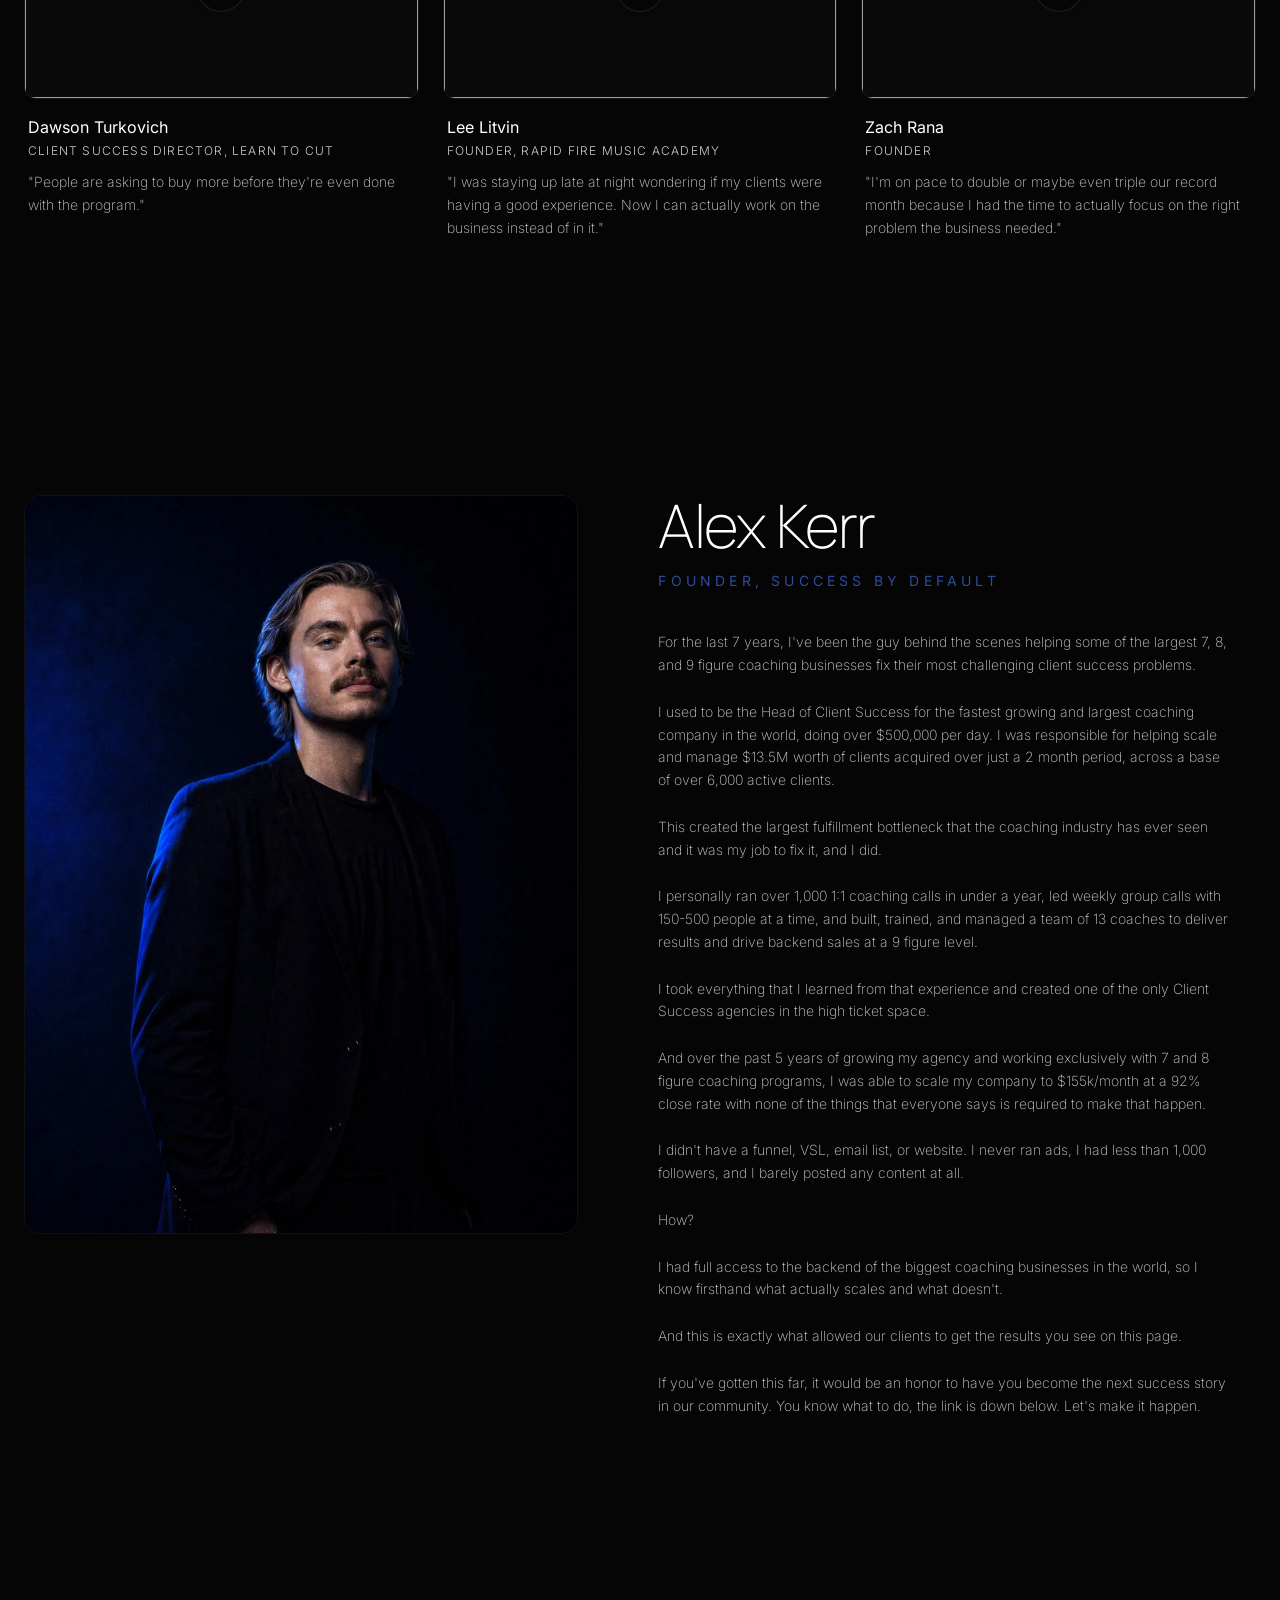
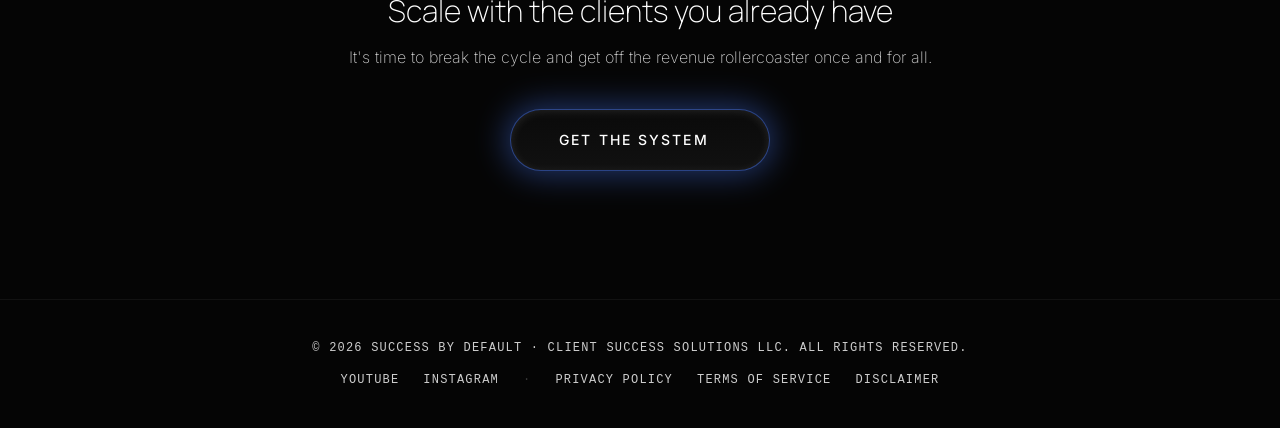
==== commit a622e5e2: "Bio copy: scaling my agency → growing my agency" ====
--- a/index.html
+++ b/index.html
@@ -1657,7 +1657,7 @@
                 I took everything that I learned from that experience and created one of the only Client Success agencies in the high ticket space.
               </p>
               <p>
-                And over the past 5 years of scaling my agency and working exclusively with 7 and 8 figure coaching programs, I was able to scale my company to $155k/month at a 92% close rate with none of the things that everyone says is required to make that happen.
+                And over the past 5 years of growing my agency and working exclusively with 7 and 8 figure coaching programs, I was able to scale my company to $155k/month at a 92% close rate with none of the things that everyone says is required to make that happen.
               </p>
               <p>
                 I didn't have a funnel, VSL, email list, or website. I never ran ads, I had less than 1,000 followers, and I barely posted any content at all.
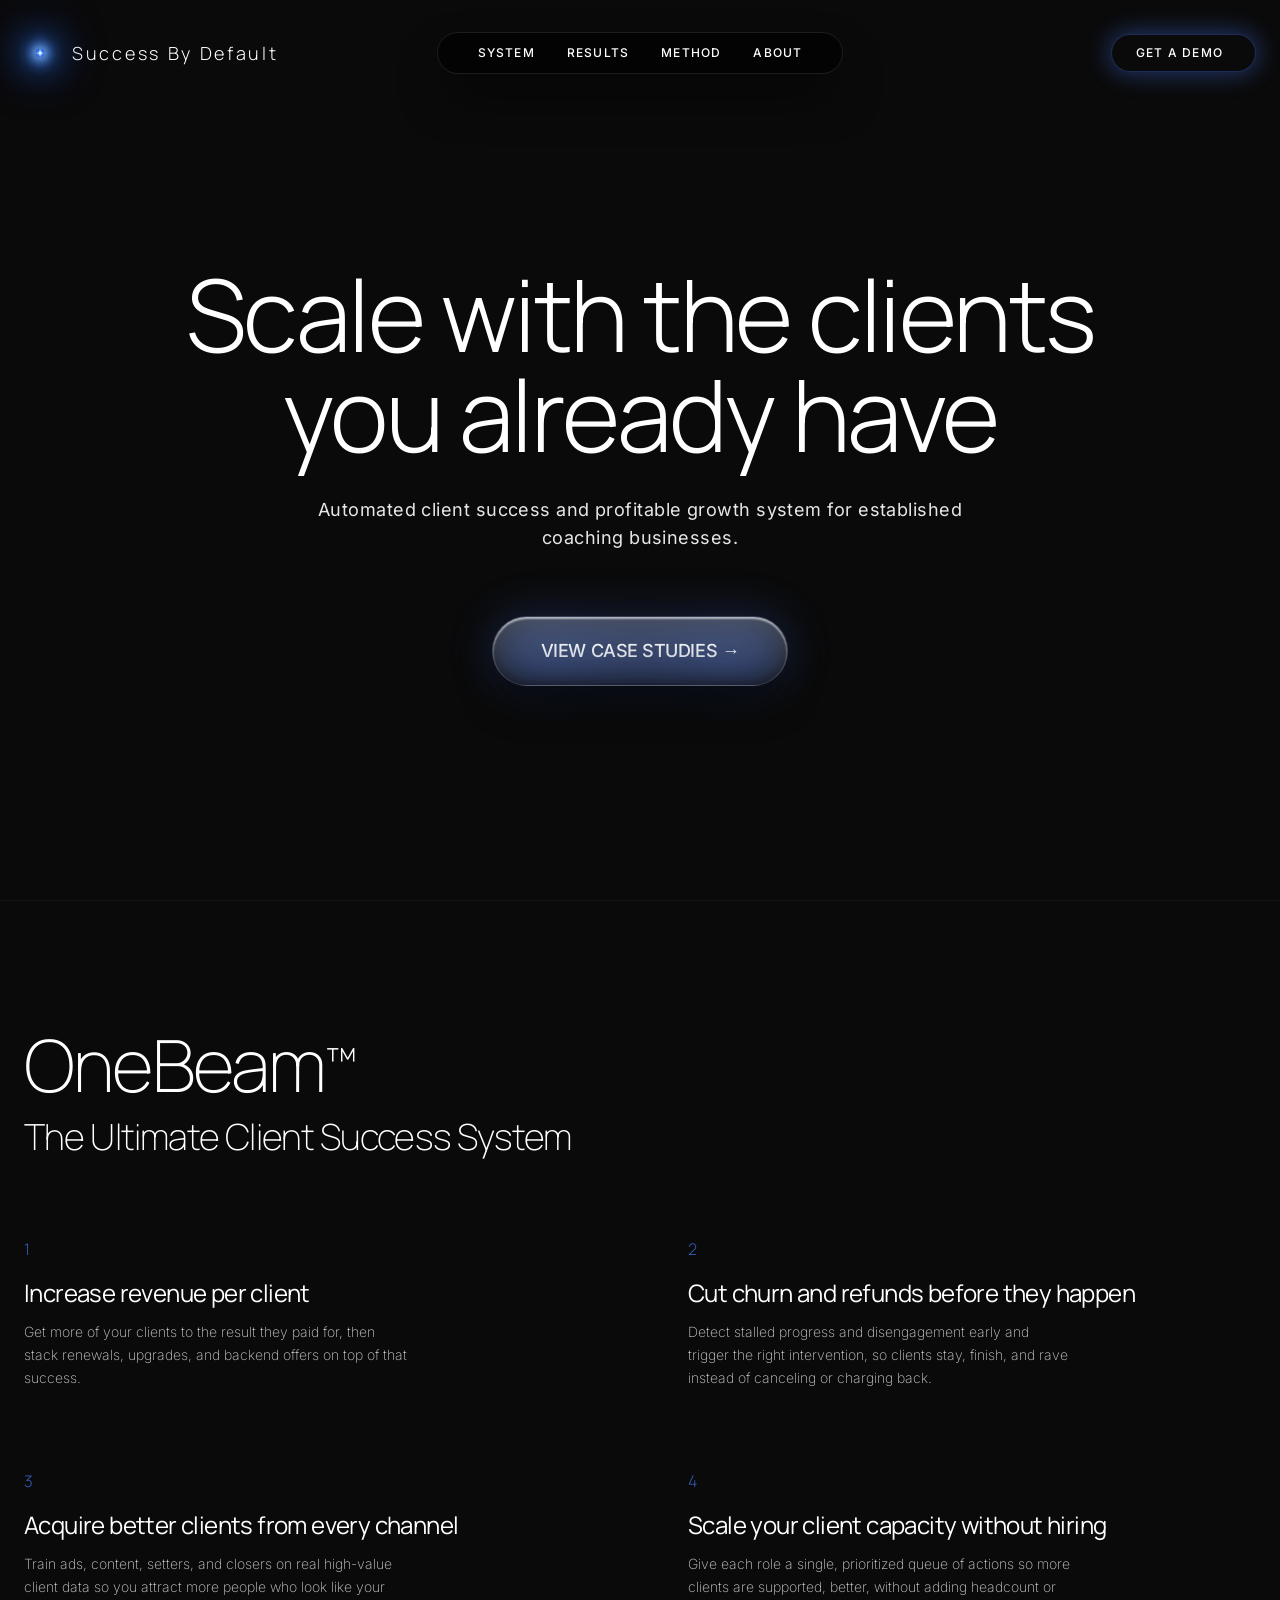
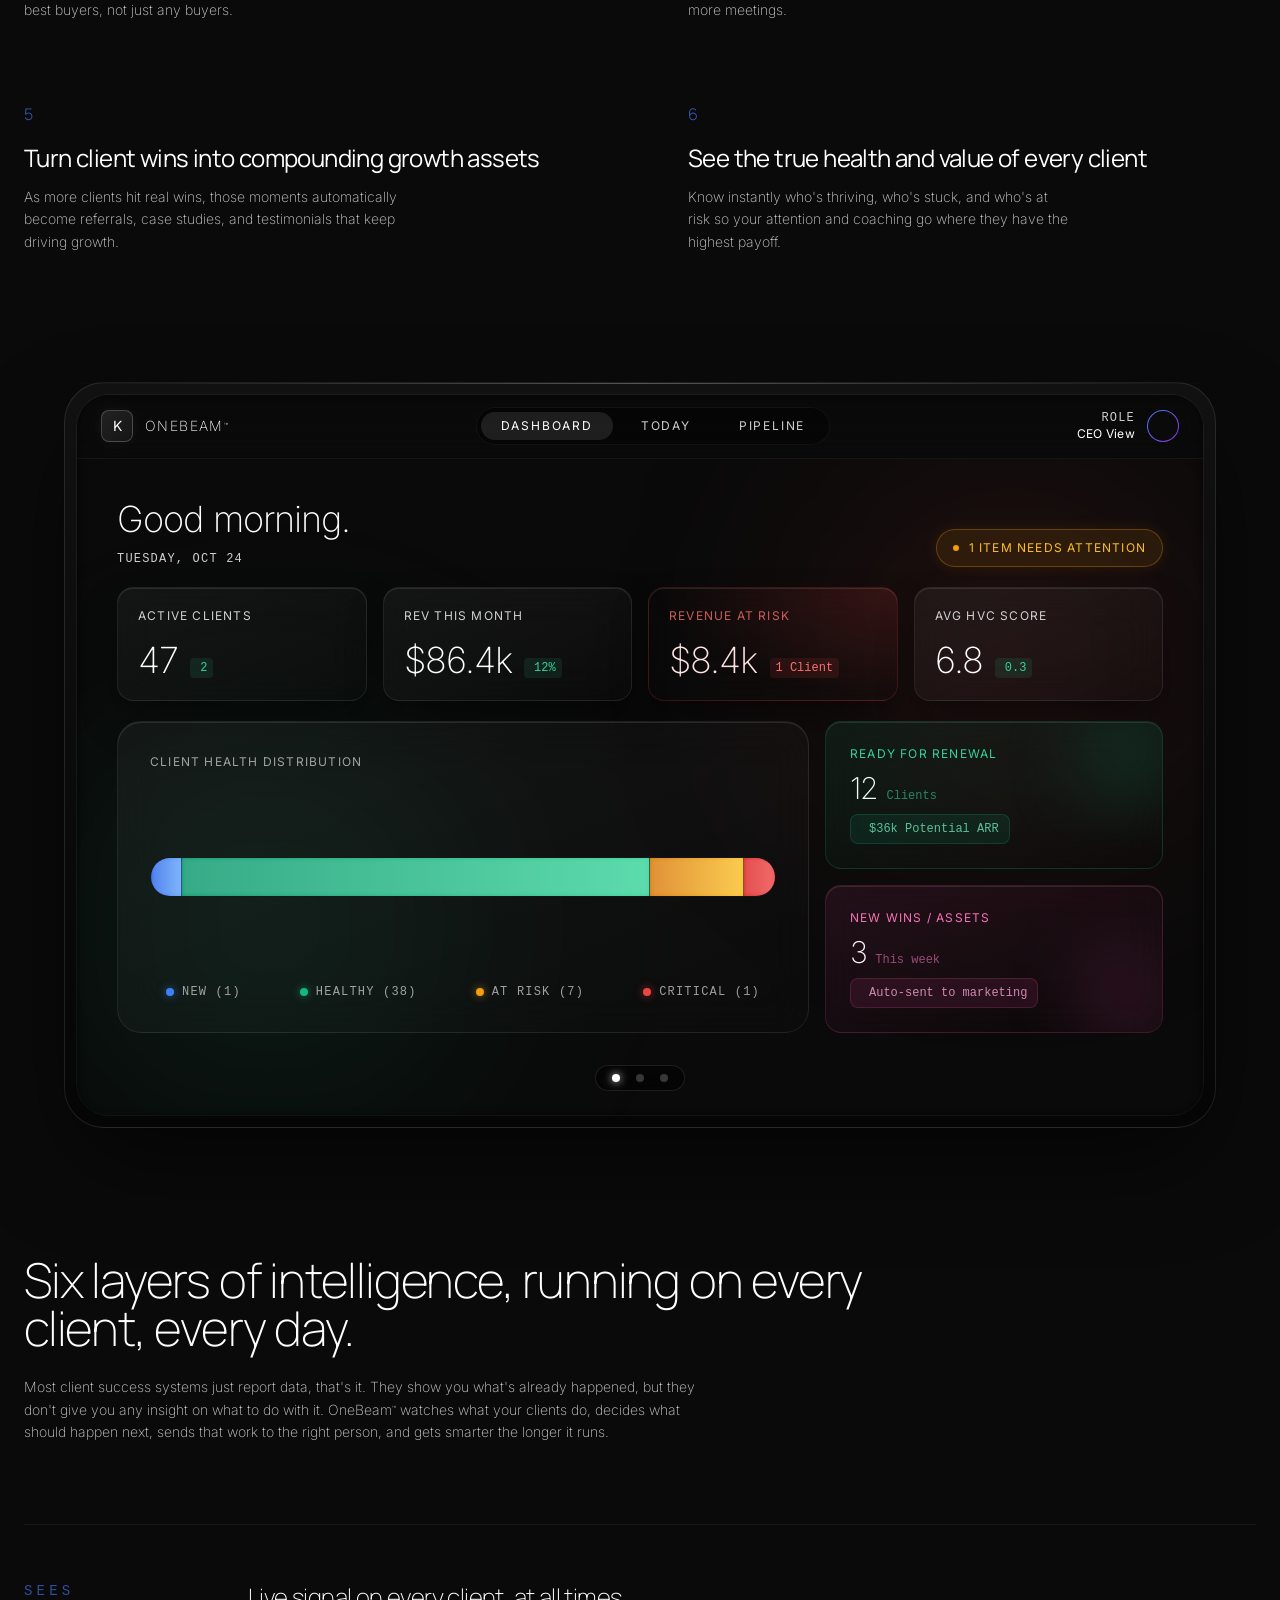
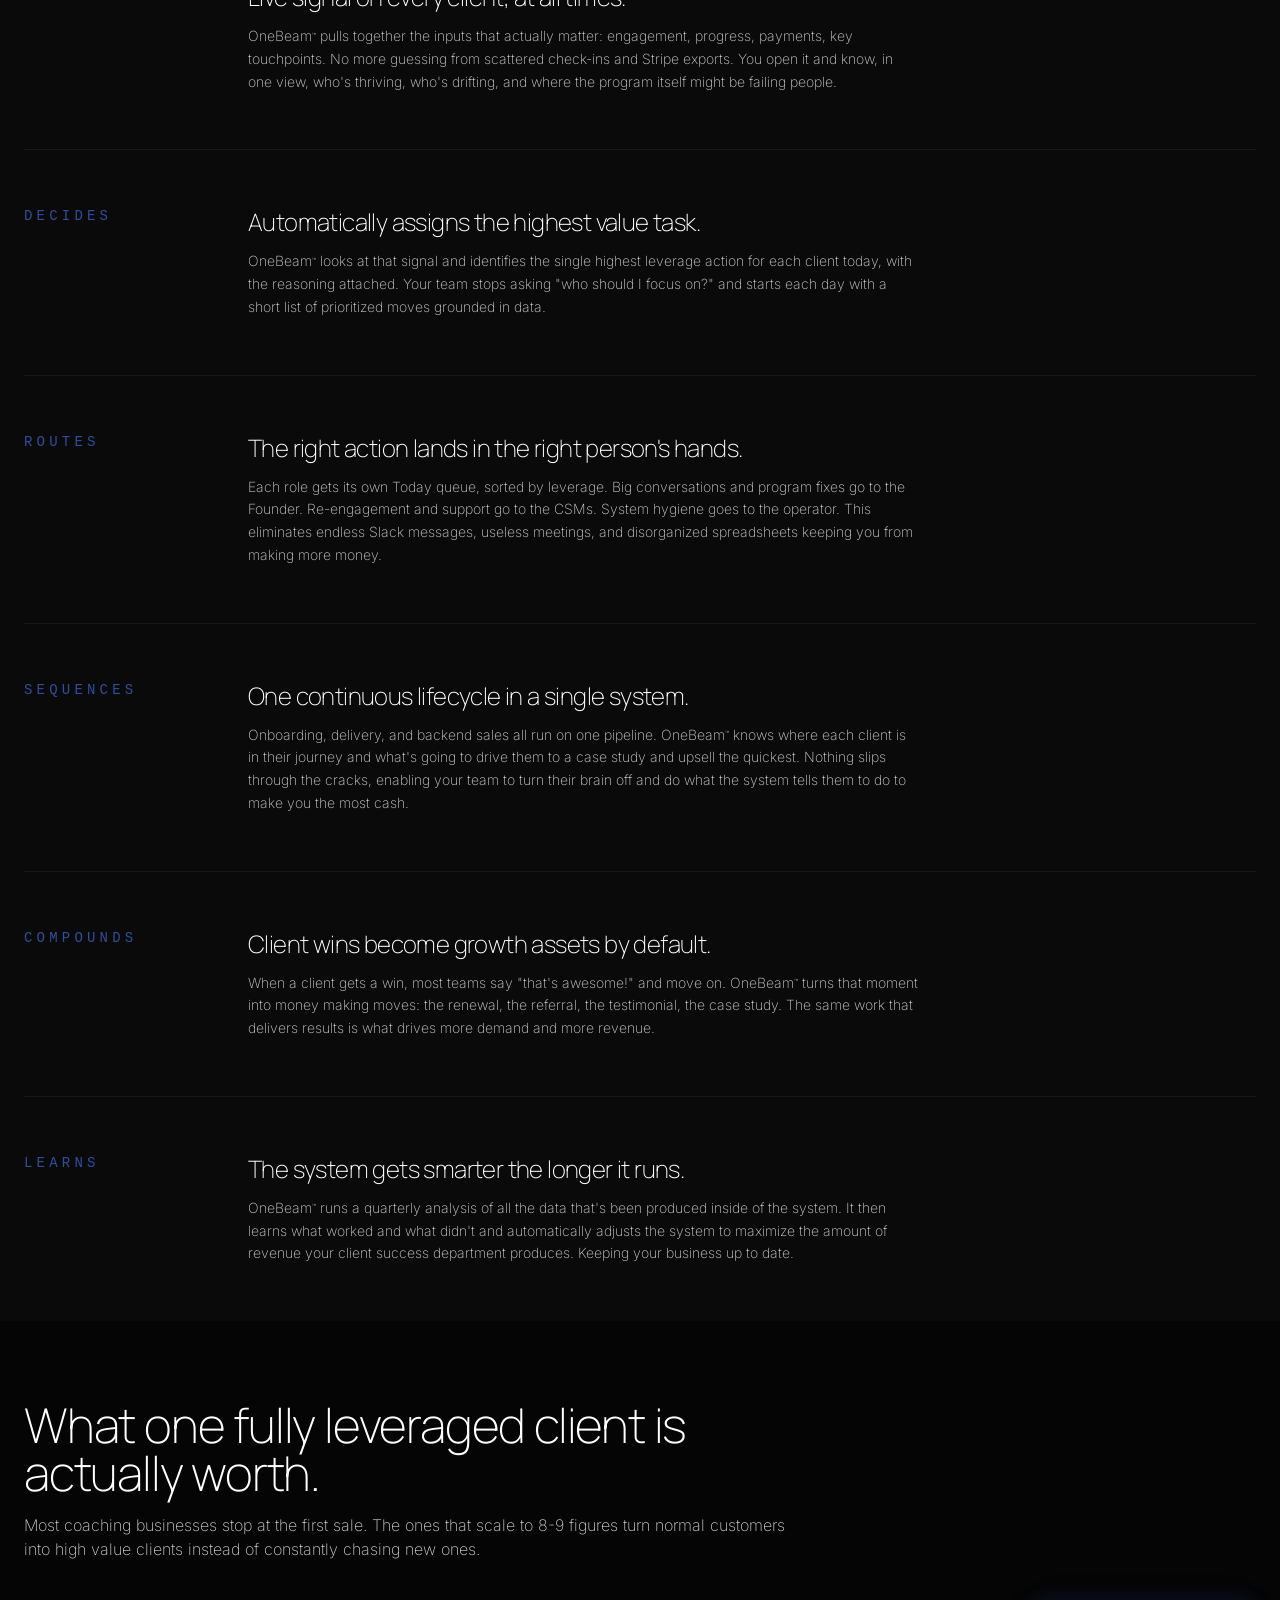
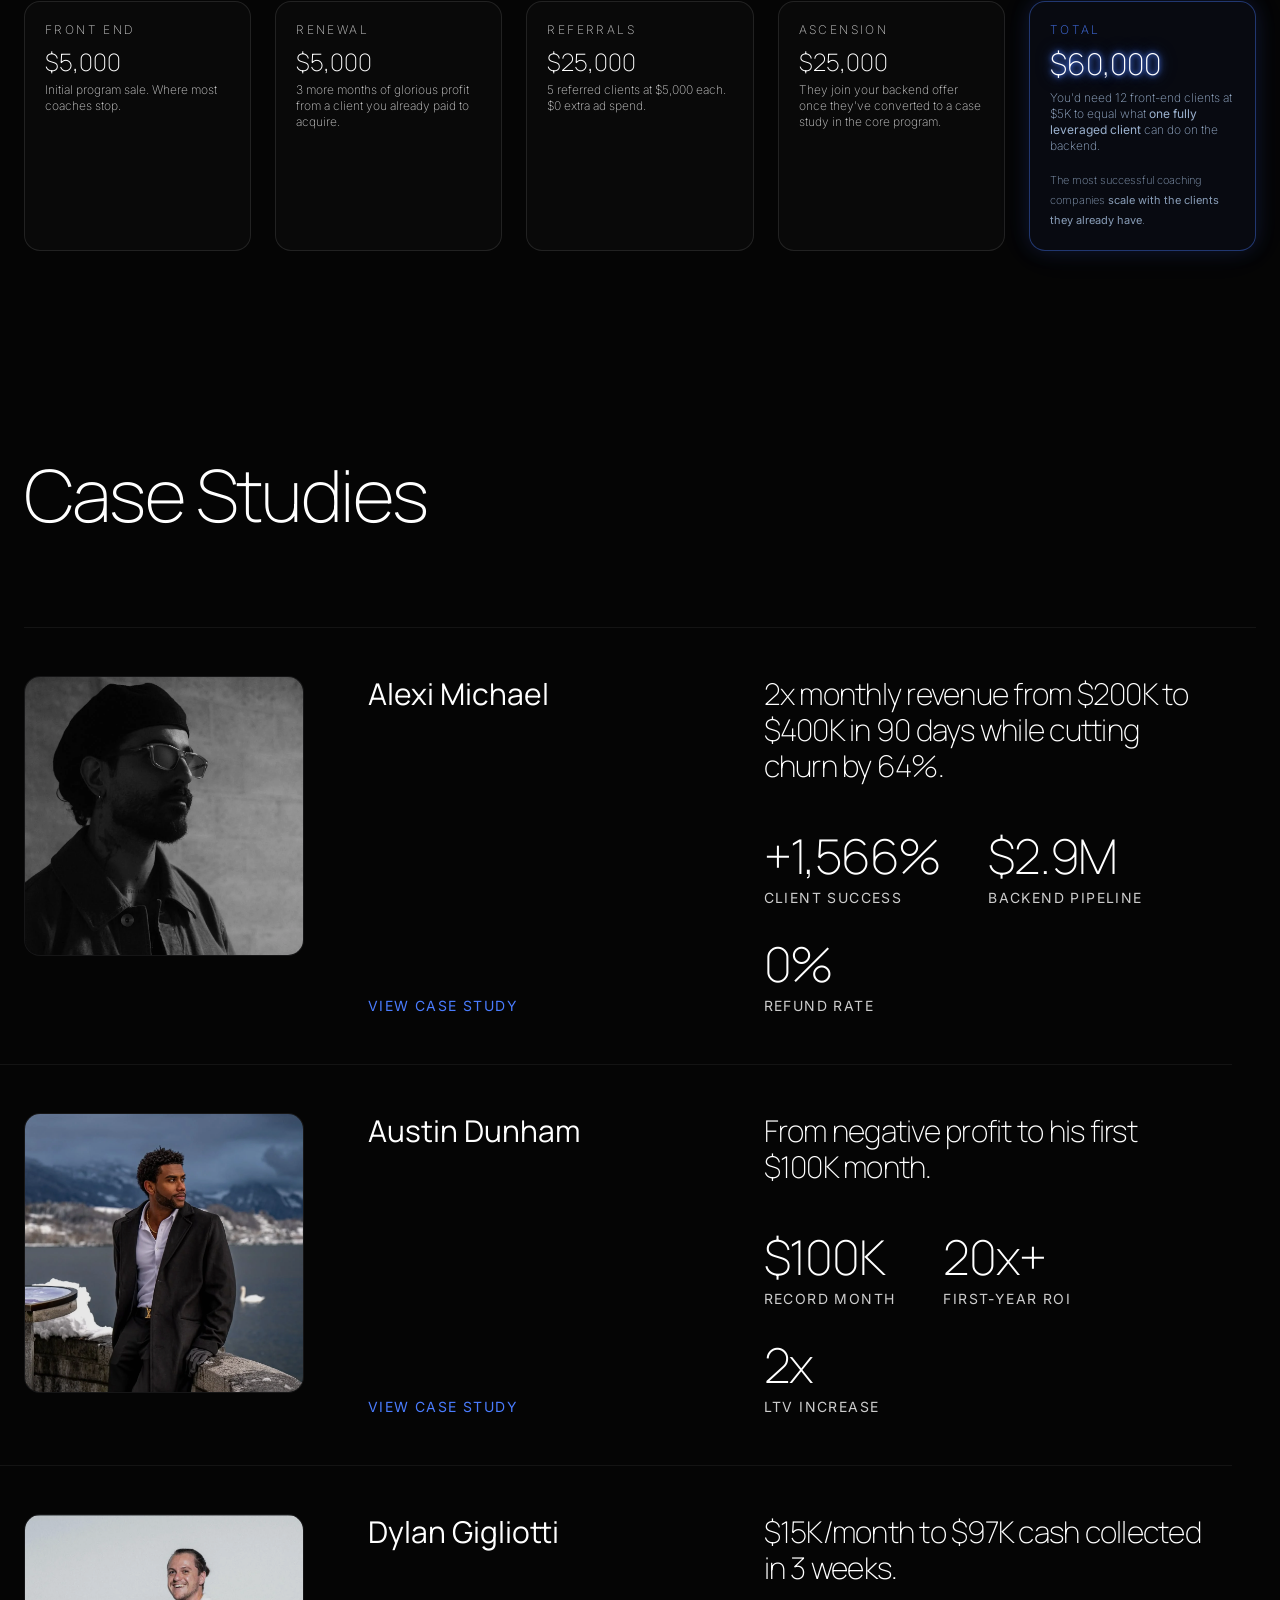
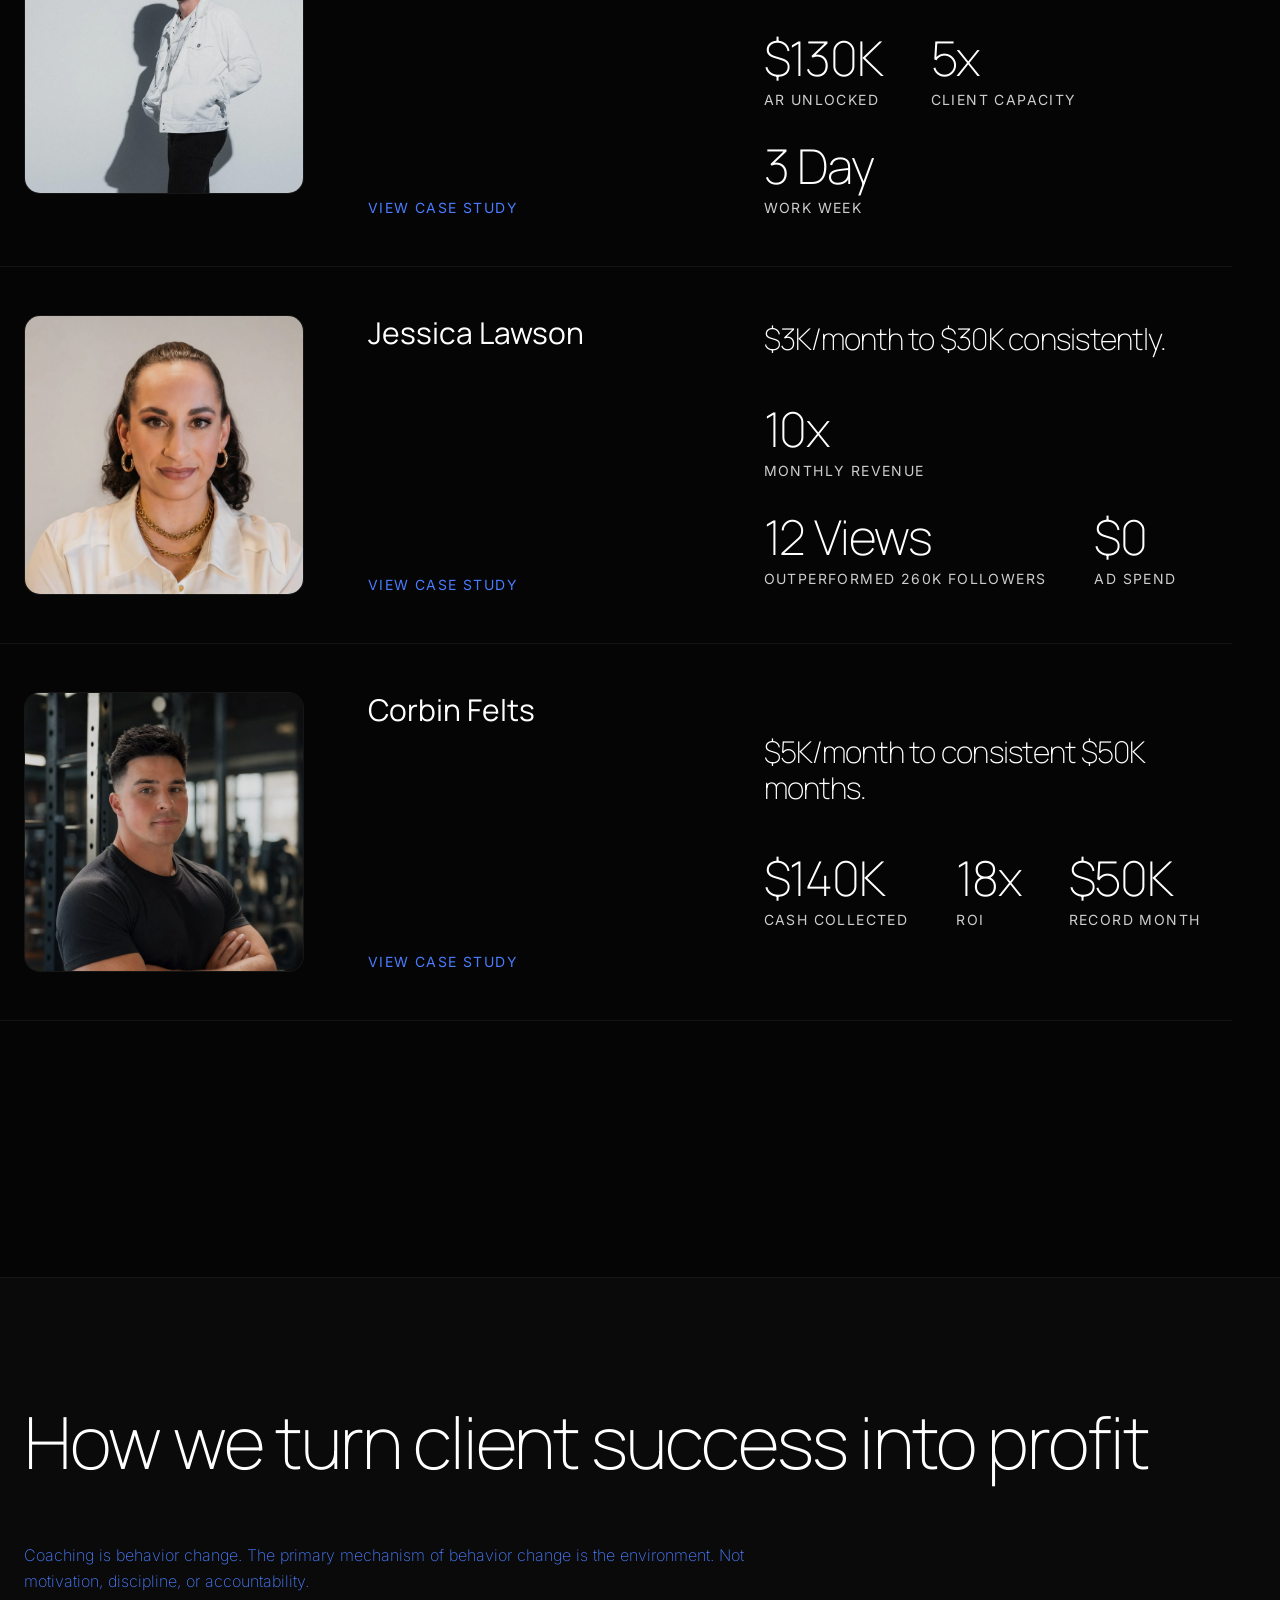
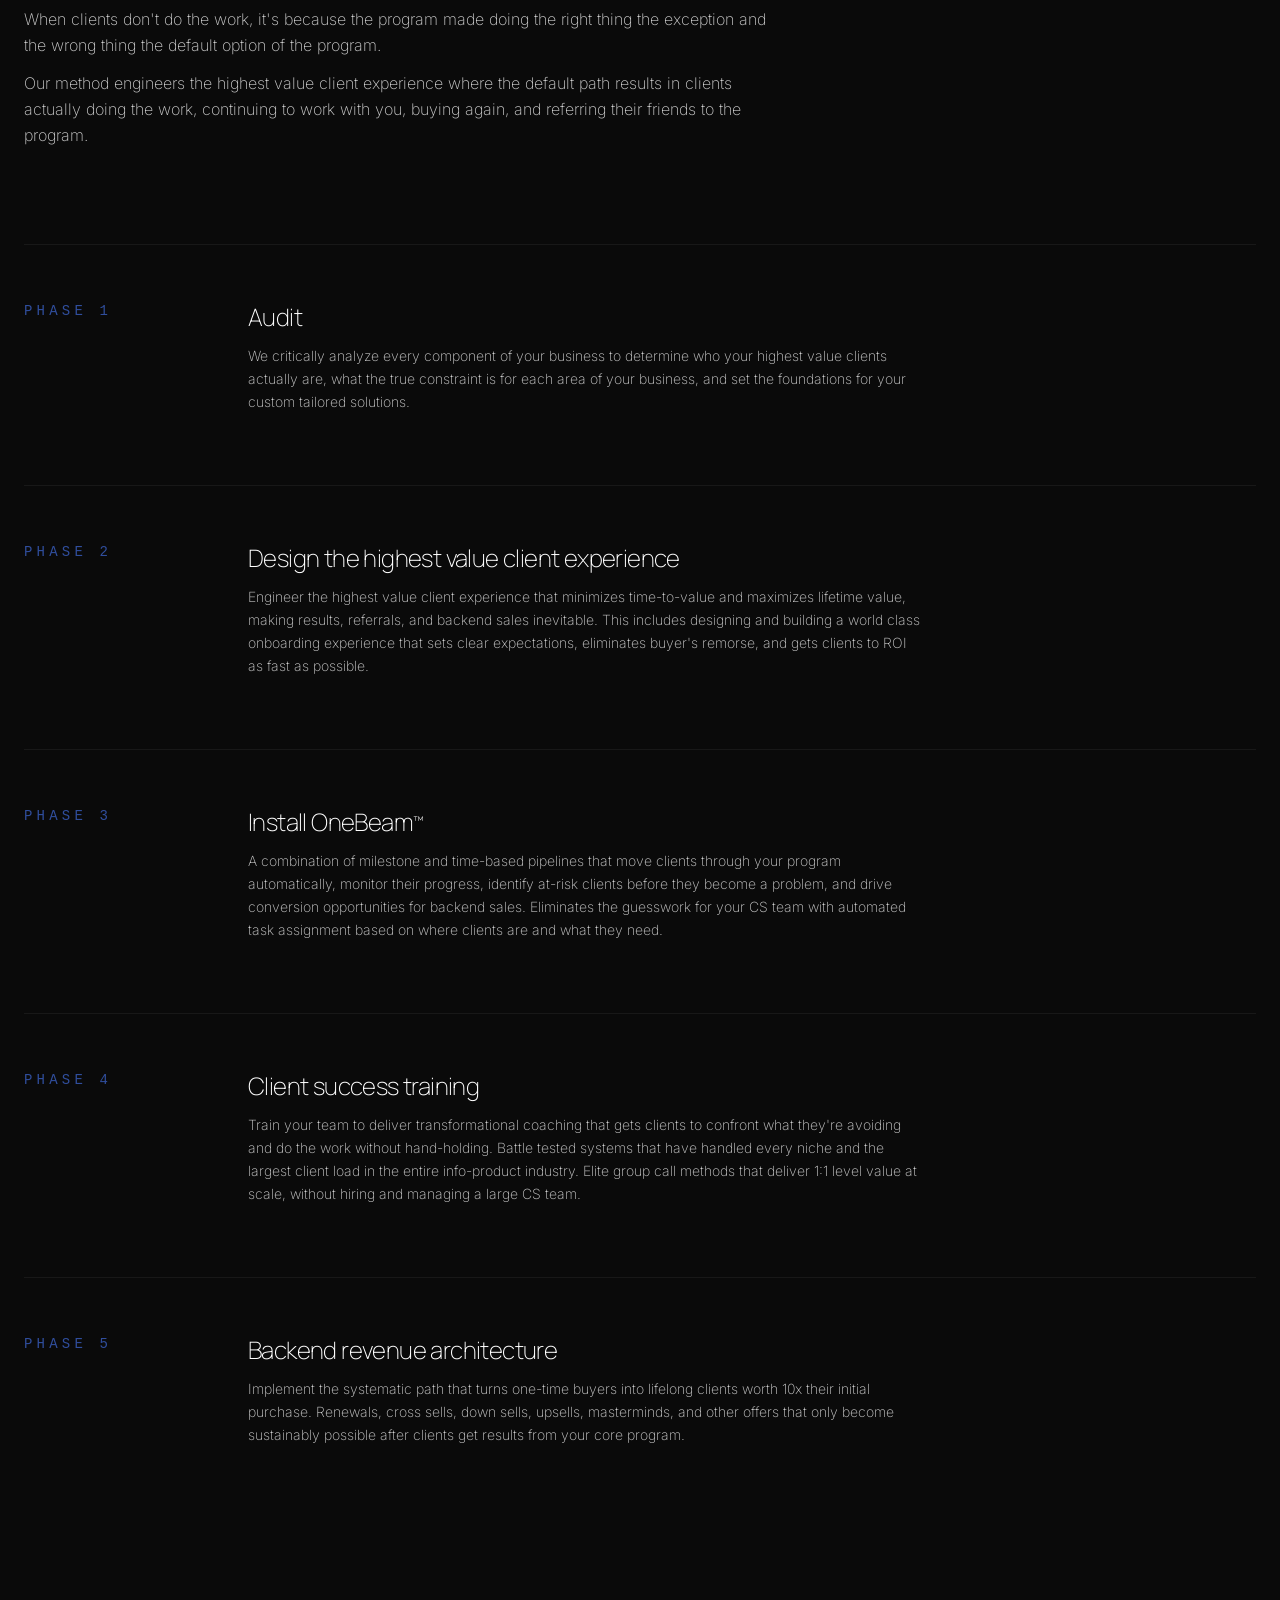
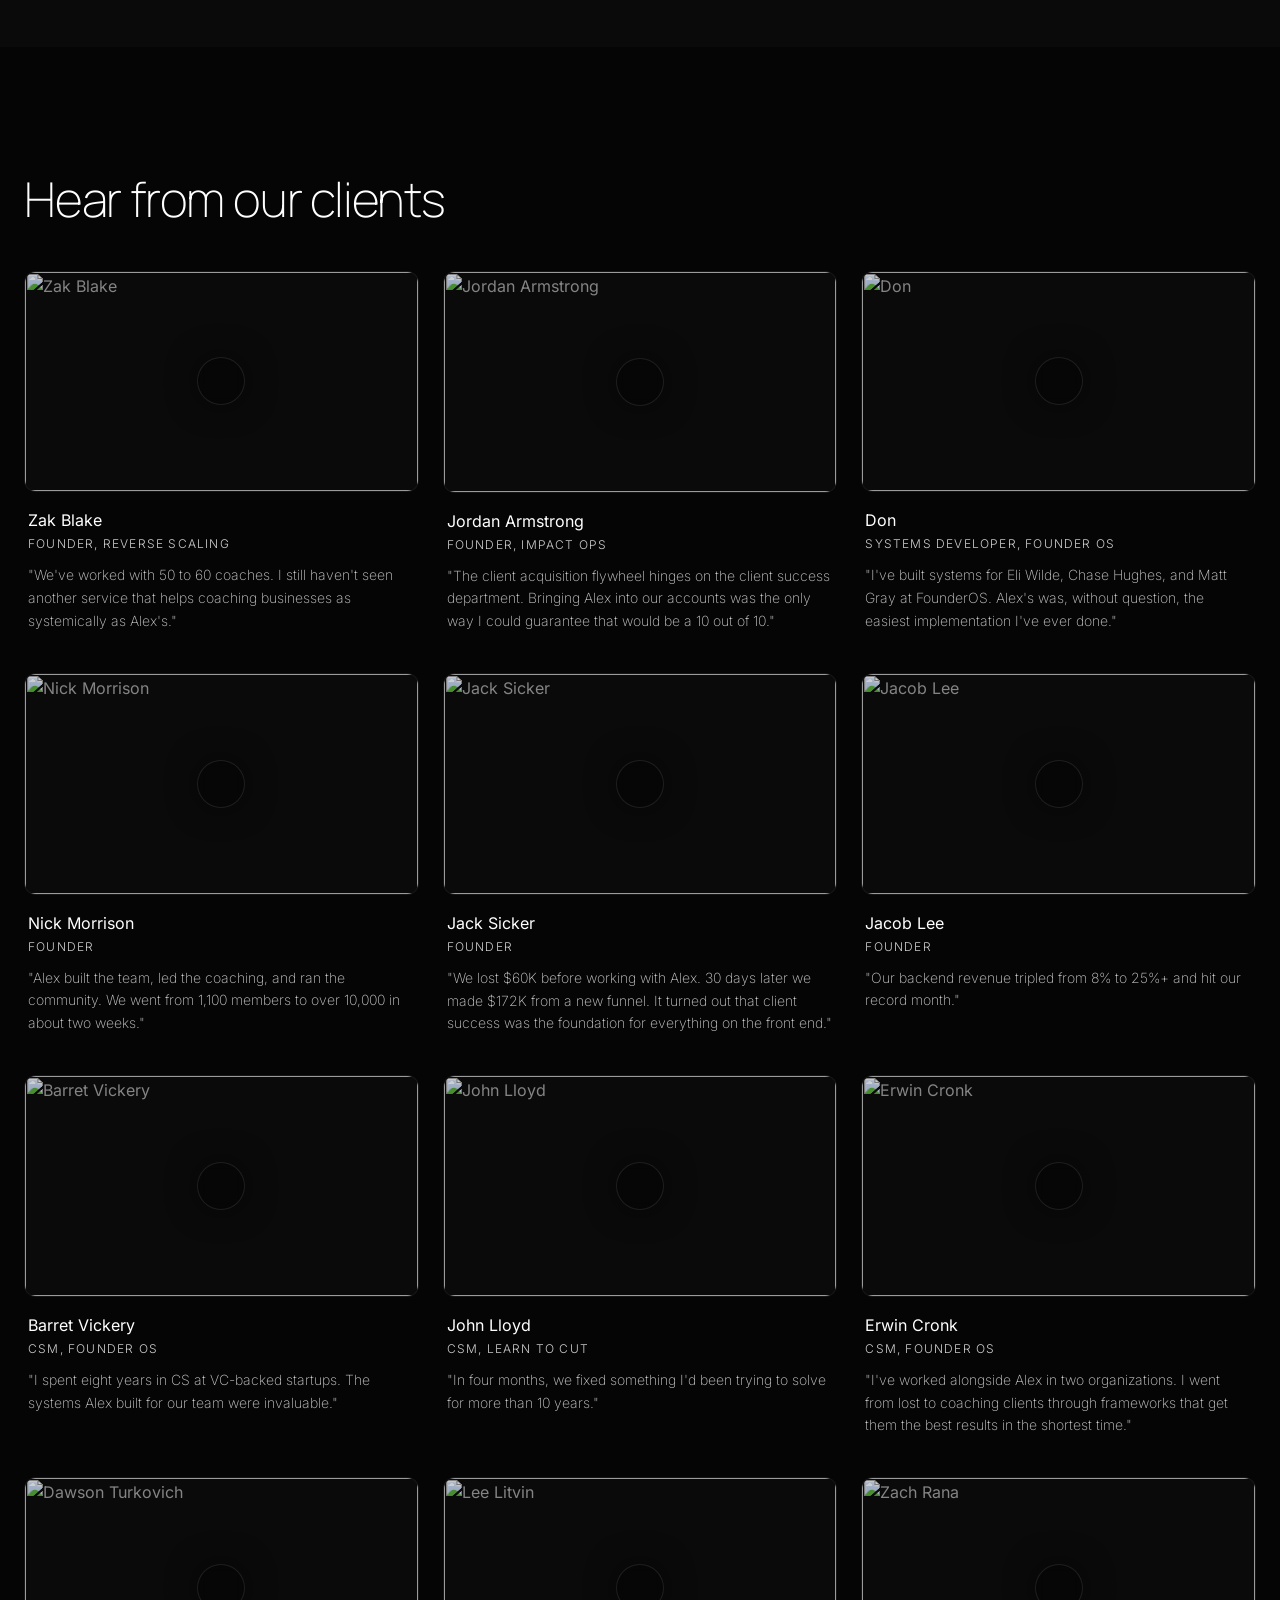
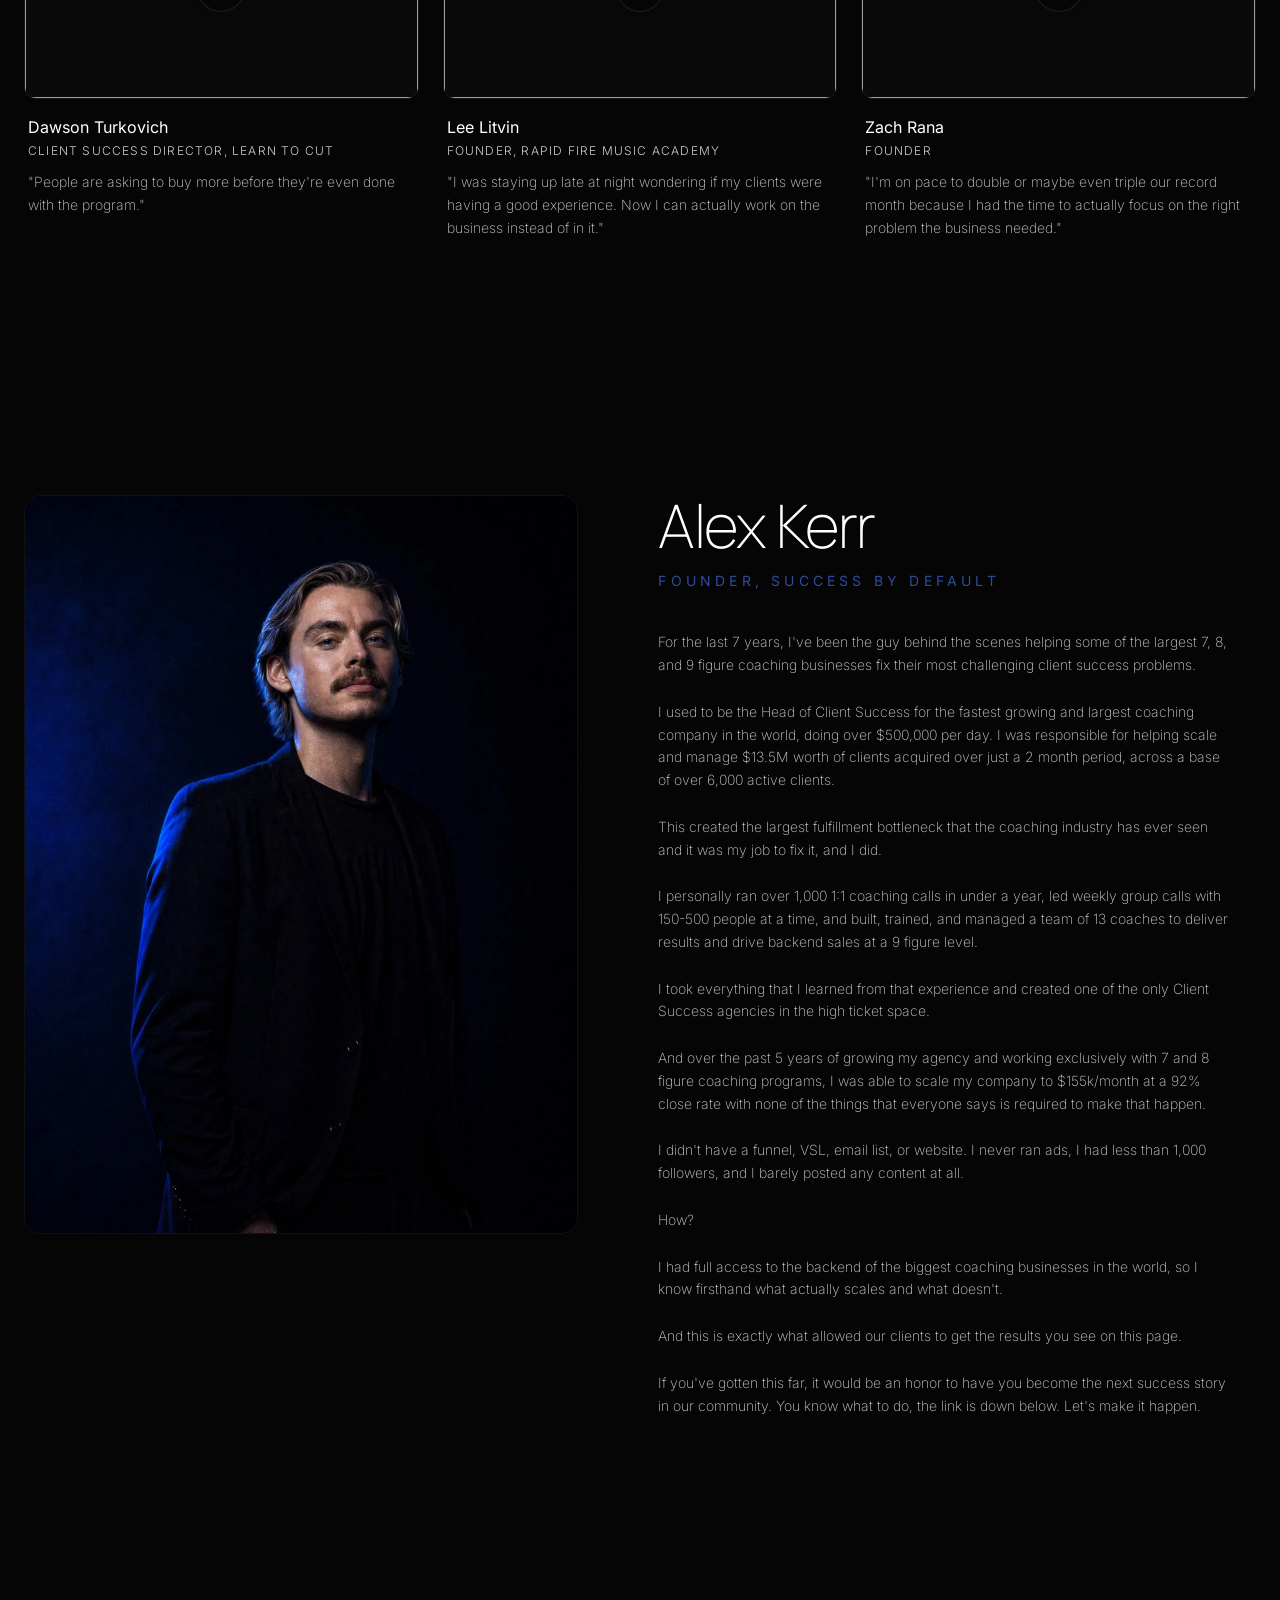
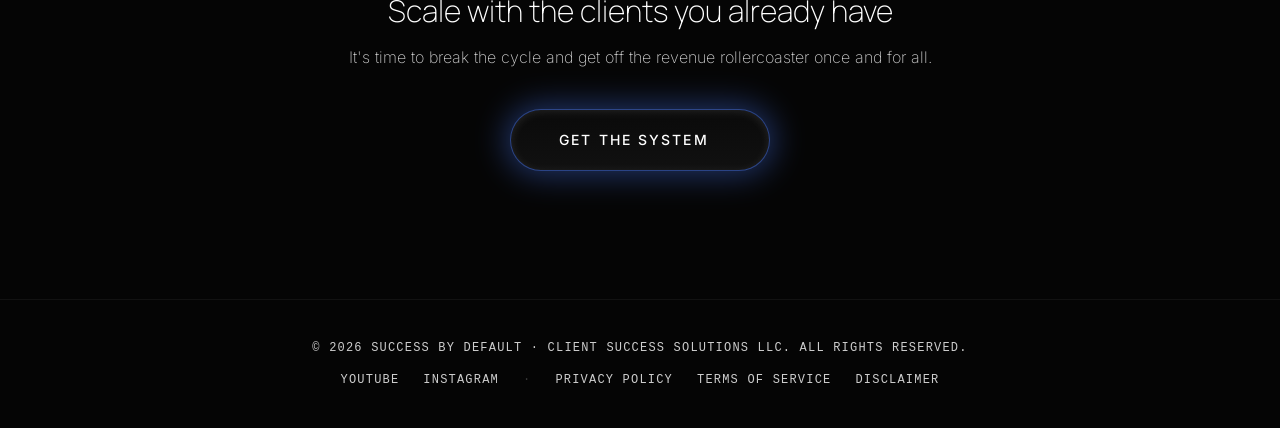
==== commit 52c612d3: "Rename Kairos to OneBeam site-wide (18 mentions across index, terms, disclaimer) Co-Authored-By: Cla" ====
--- a/index.html
+++ b/index.html
@@ -2,7 +2,7 @@
     <meta charset="UTF-8">
     <meta name="viewport" content="width=device-width, initial-scale=1.0">
     <title>Success By Default | Client Success Systems for Coaching Businesses</title>
-    <meta name="description" content="Kairos™ is the ultimate client success system for established coaching businesses. Increase revenue per client, cut churn, and scale with the clients you already have.">
+    <meta name="description" content="OneBeam™ is the ultimate client success system for established coaching businesses. Increase revenue per client, cut churn, and scale with the clients you already have.">
     <meta name="author" content="Alex Kerr">
 
     <!-- Open Graph (Facebook, LinkedIn, iMessage previews) -->
@@ -200,7 +200,7 @@
               const tabs = document.querySelectorAll('.showcase-tab');
               const dots = document.querySelectorAll('.showcase-dot');
               const roleLabel = document.getElementById('showcase-role');
-              const container = document.getElementById('kairos-showcase');
+              const container = document.getElementById('onebeam-showcase');
 
               if(!panels.length) {
                   setTimeout(setup, 100);
@@ -356,7 +356,7 @@
         <!-- Section Header -->
         <div class="mb-20">
           <h2 class="text-5xl md:text-6xl lg:text-7xl font-manrope font-extralight tracking-tight text-white">
-            Kairos<sup style="font-size:0.5em;">™</sup>
+            OneBeam<sup style="font-size:0.5em;">™</sup>
           </h2>
           <p class="text-2xl md:text-3xl lg:text-4xl font-manrope font-thin tracking-tight text-white mt-4" style="animation: subtleGlow 3s ease-in-out infinite alternate;">
             The Ultimate Client Success System
@@ -398,7 +398,7 @@
         </div>
 
         <!-- UI Placeholder -->
-        <div class="[animation:animationIn_0.8s_ease-out_0.3s_both] animate-on-scroll bg-gradient-to-b from-[#111] to-[#050505] w-full max-w-6xl border-white/10 border rounded-[2rem] lg:rounded-[2.5rem] p-2 lg:p-3 mx-auto relative shadow-[0_40px_100px_-20px_rgba(0,0,0,0.7)]" id="kairos-showcase">
+        <div class="[animation:animationIn_0.8s_ease-out_0.3s_both] animate-on-scroll bg-gradient-to-b from-[#111] to-[#050505] w-full max-w-6xl border-white/10 border rounded-[2rem] lg:rounded-[2.5rem] p-2 lg:p-3 mx-auto relative shadow-[0_40px_100px_-20px_rgba(0,0,0,0.7)]" id="onebeam-showcase">
           <div class="absolute top-0 inset-x-0 h-px bg-gradient-to-r from-transparent via-white/40 to-transparent opacity-70"></div>
           <div class="bg-[#0A0A0A] w-full h-[500px] lg:h-[720px] rounded-[1.5rem] lg:rounded-[2rem] ring-1 ring-white/5 shadow-[inset_0_2px_8px_rgba(0,0,0,0.8)] relative overflow-hidden flex flex-col group">
             
@@ -411,7 +411,7 @@
                   </span>
                 </div>
                 <span class="font-extralight tracking-widest text-white text-xs lg:text-sm uppercase hidden sm:block">
-                  Kairos<sup style="font-size:0.5em;">™</sup>
+                  OneBeam<sup style="font-size:0.5em;">™</sup>
                 </span>
               </div>
       
@@ -898,7 +898,7 @@
             Six layers of intelligence, running on every client, every day.
           </h3>
           <p class="text-sm font-inter font-extralight text-white/80 leading-relaxed max-w-2xl mt-6">
-            Most client success systems just report data, that's it. They show you what's already happened, but they don't give you any insight on what to do with it. Kairos<sup style="font-size:0.5em;">™</sup> watches what your clients do, decides what should happen next, sends that work to the right person, and gets smarter the longer it runs.
+            Most client success systems just report data, that's it. They show you what's already happened, but they don't give you any insight on what to do with it. OneBeam<sup style="font-size:0.5em;">™</sup> watches what your clients do, decides what should happen next, sends that work to the right person, and gets smarter the longer it runs.
           </p>
         </div>
 
@@ -911,7 +911,7 @@
             </div>
             <div class="w-full lg:flex-1">
               <h4 class="text-xl lg:text-2xl font-manrope font-extralight text-white tracking-tight leading-snug mb-3">Live signal on every client, at all times.</h4>
-              <p class="text-sm font-inter font-extralight text-white/80 leading-relaxed max-w-2xl">Kairos<sup style="font-size:0.5em;">™</sup> pulls together the inputs that actually matter: engagement, progress, payments, key touchpoints. No more guessing from scattered check-ins and Stripe exports. You open it and know, in one view, who's thriving, who's drifting, and where the program itself might be failing people.</p>
+              <p class="text-sm font-inter font-extralight text-white/80 leading-relaxed max-w-2xl">OneBeam<sup style="font-size:0.5em;">™</sup> pulls together the inputs that actually matter: engagement, progress, payments, key touchpoints. No more guessing from scattered check-ins and Stripe exports. You open it and know, in one view, who's thriving, who's drifting, and where the program itself might be failing people.</p>
             </div>
           </div>
 
@@ -922,7 +922,7 @@
             </div>
             <div class="w-full lg:flex-1">
               <h4 class="text-xl lg:text-2xl font-manrope font-extralight text-white tracking-tight leading-snug mb-3">Automatically assigns the highest value task.</h4>
-              <p class="text-sm font-inter font-extralight text-white/80 leading-relaxed max-w-2xl">Kairos<sup style="font-size:0.5em;">™</sup> looks at that signal and identifies the single highest leverage action for each client today, with the reasoning attached. Your team stops asking "who should I focus on?" and starts each day with a short list of prioritized moves grounded in data.</p>
+              <p class="text-sm font-inter font-extralight text-white/80 leading-relaxed max-w-2xl">OneBeam<sup style="font-size:0.5em;">™</sup> looks at that signal and identifies the single highest leverage action for each client today, with the reasoning attached. Your team stops asking "who should I focus on?" and starts each day with a short list of prioritized moves grounded in data.</p>
             </div>
           </div>
 
@@ -944,7 +944,7 @@
             </div>
             <div class="w-full lg:flex-1">
               <h4 class="text-xl lg:text-2xl font-manrope font-extralight text-white tracking-tight leading-snug mb-3">One continuous lifecycle in a single system.</h4>
-              <p class="text-sm font-inter font-extralight text-white/80 leading-relaxed max-w-2xl">Onboarding, delivery, and backend sales all run on one pipeline. Kairos<sup style="font-size:0.5em;">™</sup> knows where each client is in their journey and what's going to drive them to a case study and upsell the quickest. Nothing slips through the cracks, enabling your team to turn their brain off and do what the system tells them to do to make you the most cash.</p>
+              <p class="text-sm font-inter font-extralight text-white/80 leading-relaxed max-w-2xl">Onboarding, delivery, and backend sales all run on one pipeline. OneBeam<sup style="font-size:0.5em;">™</sup> knows where each client is in their journey and what's going to drive them to a case study and upsell the quickest. Nothing slips through the cracks, enabling your team to turn their brain off and do what the system tells them to do to make you the most cash.</p>
             </div>
           </div>
 
@@ -955,7 +955,7 @@
             </div>
             <div class="w-full lg:flex-1">
               <h4 class="text-xl lg:text-2xl font-manrope font-extralight text-white tracking-tight leading-snug mb-3">Client wins become growth assets by default.</h4>
-              <p class="text-sm font-inter font-extralight text-white/80 leading-relaxed max-w-2xl">When a client gets a win, most teams say "that's awesome!" and move on. Kairos<sup style="font-size:0.5em;">™</sup> turns that moment into money making moves: the renewal, the referral, the testimonial, the case study. The same work that delivers results is what drives more demand and more revenue.</p>
+              <p class="text-sm font-inter font-extralight text-white/80 leading-relaxed max-w-2xl">When a client gets a win, most teams say "that's awesome!" and move on. OneBeam<sup style="font-size:0.5em;">™</sup> turns that moment into money making moves: the renewal, the referral, the testimonial, the case study. The same work that delivers results is what drives more demand and more revenue.</p>
             </div>
           </div>
 
@@ -966,7 +966,7 @@
             </div>
             <div class="w-full lg:flex-1">
               <h4 class="text-xl lg:text-2xl font-manrope font-extralight text-white tracking-tight leading-snug mb-3">The system gets smarter the longer it runs.</h4>
-              <p class="text-sm font-inter font-extralight text-white/80 leading-relaxed max-w-2xl">Kairos<sup style="font-size:0.5em;">™</sup> runs a quarterly analysis of all the data that's been produced inside of the system. It then learns what worked and what didn't and automatically adjusts the system to maximize the amount of revenue your client success department produces. Keeping your business up to date.</p>
+              <p class="text-sm font-inter font-extralight text-white/80 leading-relaxed max-w-2xl">OneBeam<sup style="font-size:0.5em;">™</sup> runs a quarterly analysis of all the data that's been produced inside of the system. It then learns what worked and what didn't and automatically adjusts the system to maximize the amount of revenue your client success department produces. Keeping your business up to date.</p>
             </div>
           </div>
 
@@ -1365,13 +1365,13 @@
             </div>
           </div>
 
-          <!-- Phase 3: Install Kairos -->
+          <!-- Phase 3: Install OneBeam -->
           <div class="flex flex-col lg:flex-row w-full py-10 lg:py-14 border-b border-white/[0.06] gap-8 lg:gap-16">
             <div class="w-full lg:w-[160px] shrink-0">
               <span class="text-sm font-inter uppercase tracking-[0.3em] text-[#4A7CFF]/60" style="font-family: 'JetBrains Mono', monospace;">Phase 3</span>
             </div>
             <div class="w-full lg:flex-1">
-              <h4 class="text-xl lg:text-2xl font-manrope font-extralight text-white tracking-tight leading-snug mb-3">Install Kairos<sup style="font-size:0.5em;">™</sup></h4>
+              <h4 class="text-xl lg:text-2xl font-manrope font-extralight text-white tracking-tight leading-snug mb-3">Install OneBeam<sup style="font-size:0.5em;">™</sup></h4>
               <p class="text-sm font-inter font-extralight text-white/80 leading-relaxed max-w-2xl mb-4">A combination of milestone and time-based pipelines that move clients through your program automatically, monitor their progress, identify at-risk clients before they become a problem, and drive conversion opportunities for backend sales. Eliminates the guesswork for your CS team with automated task assignment based on where clients are and what they need.</p>
             </div>
           </div>
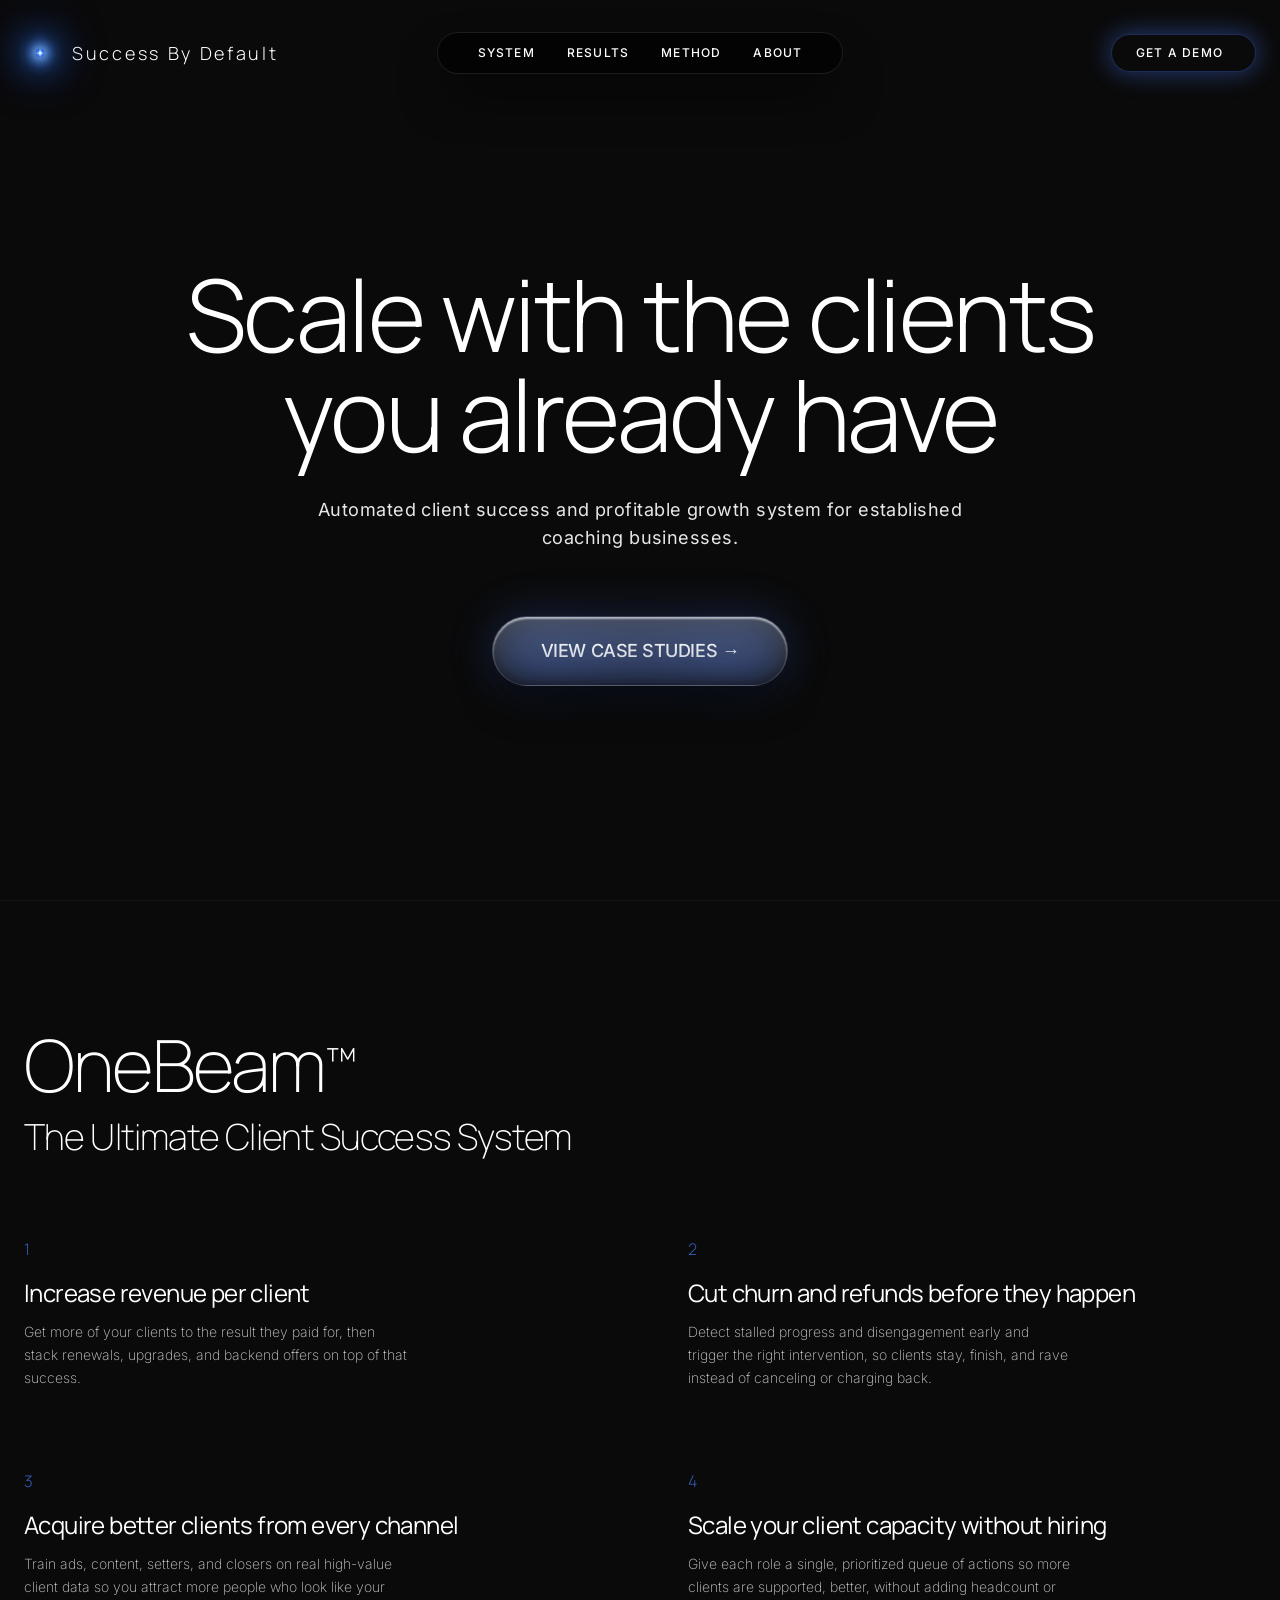
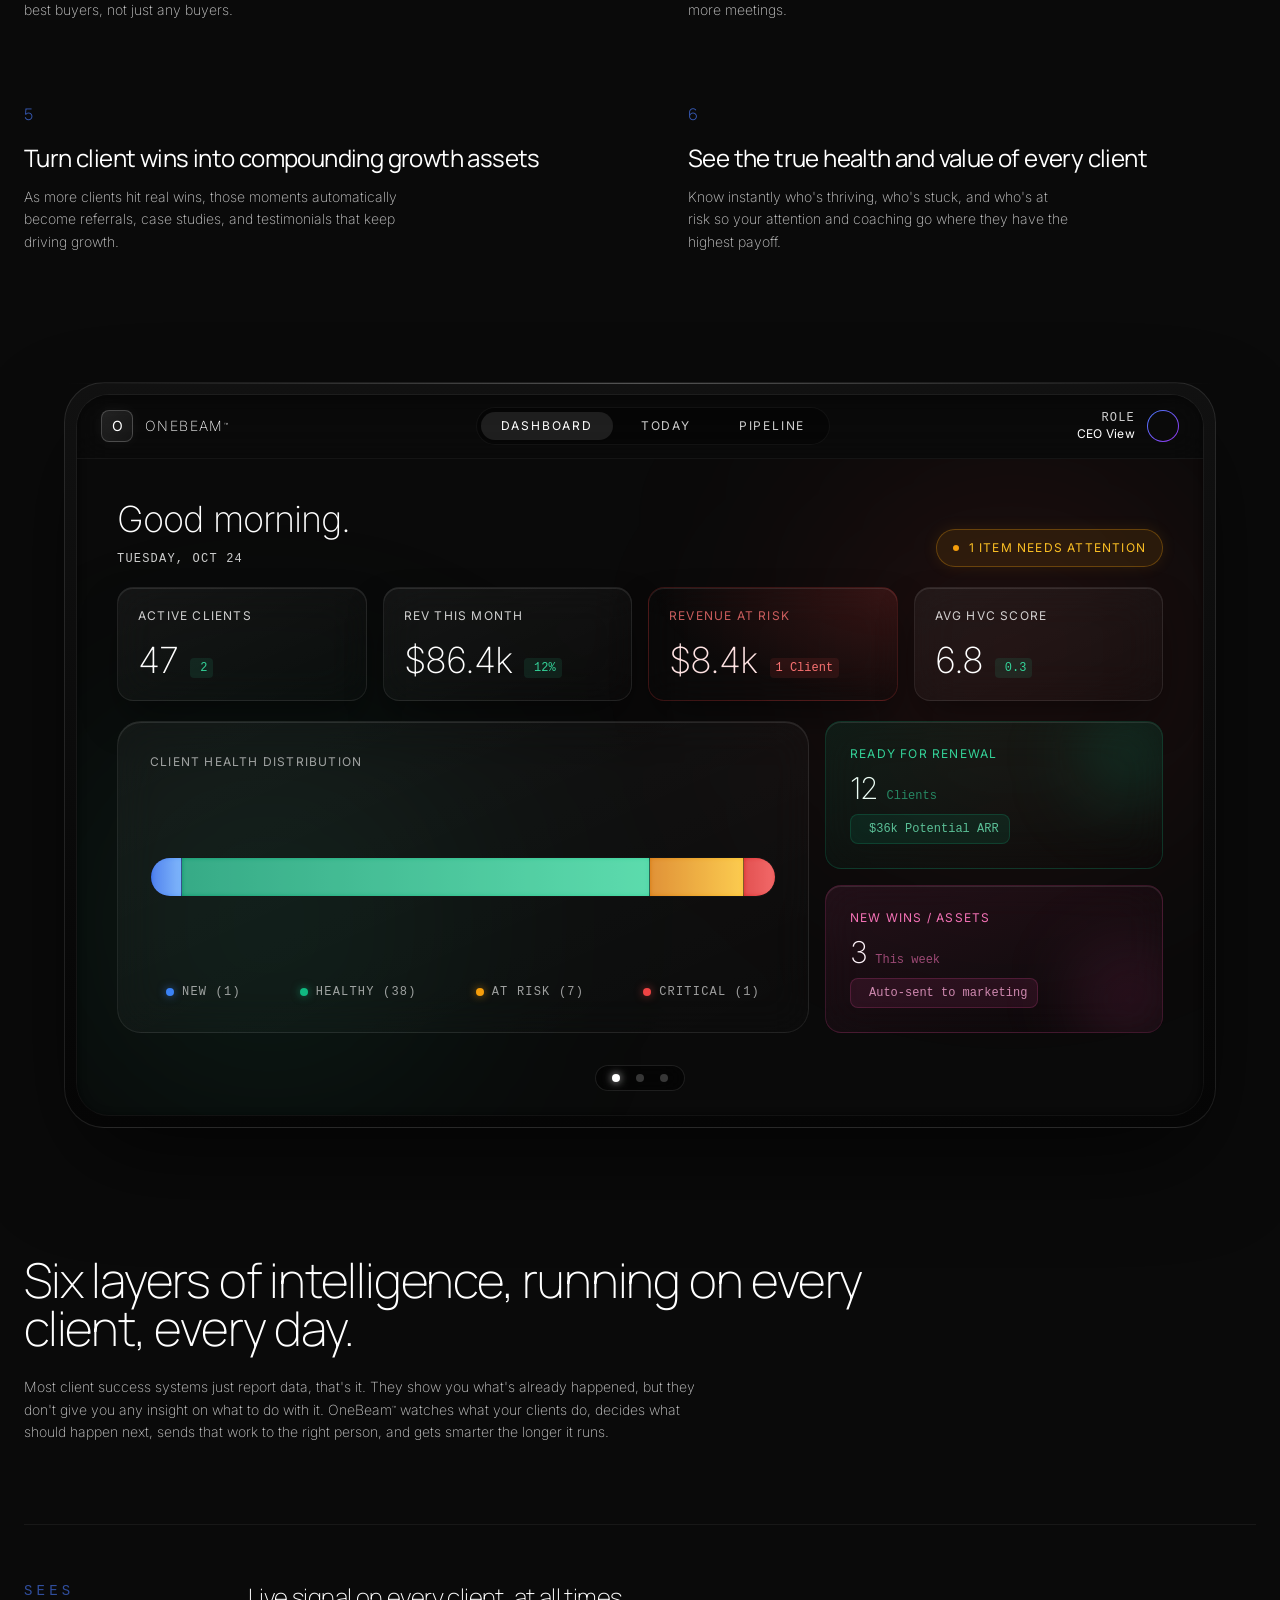
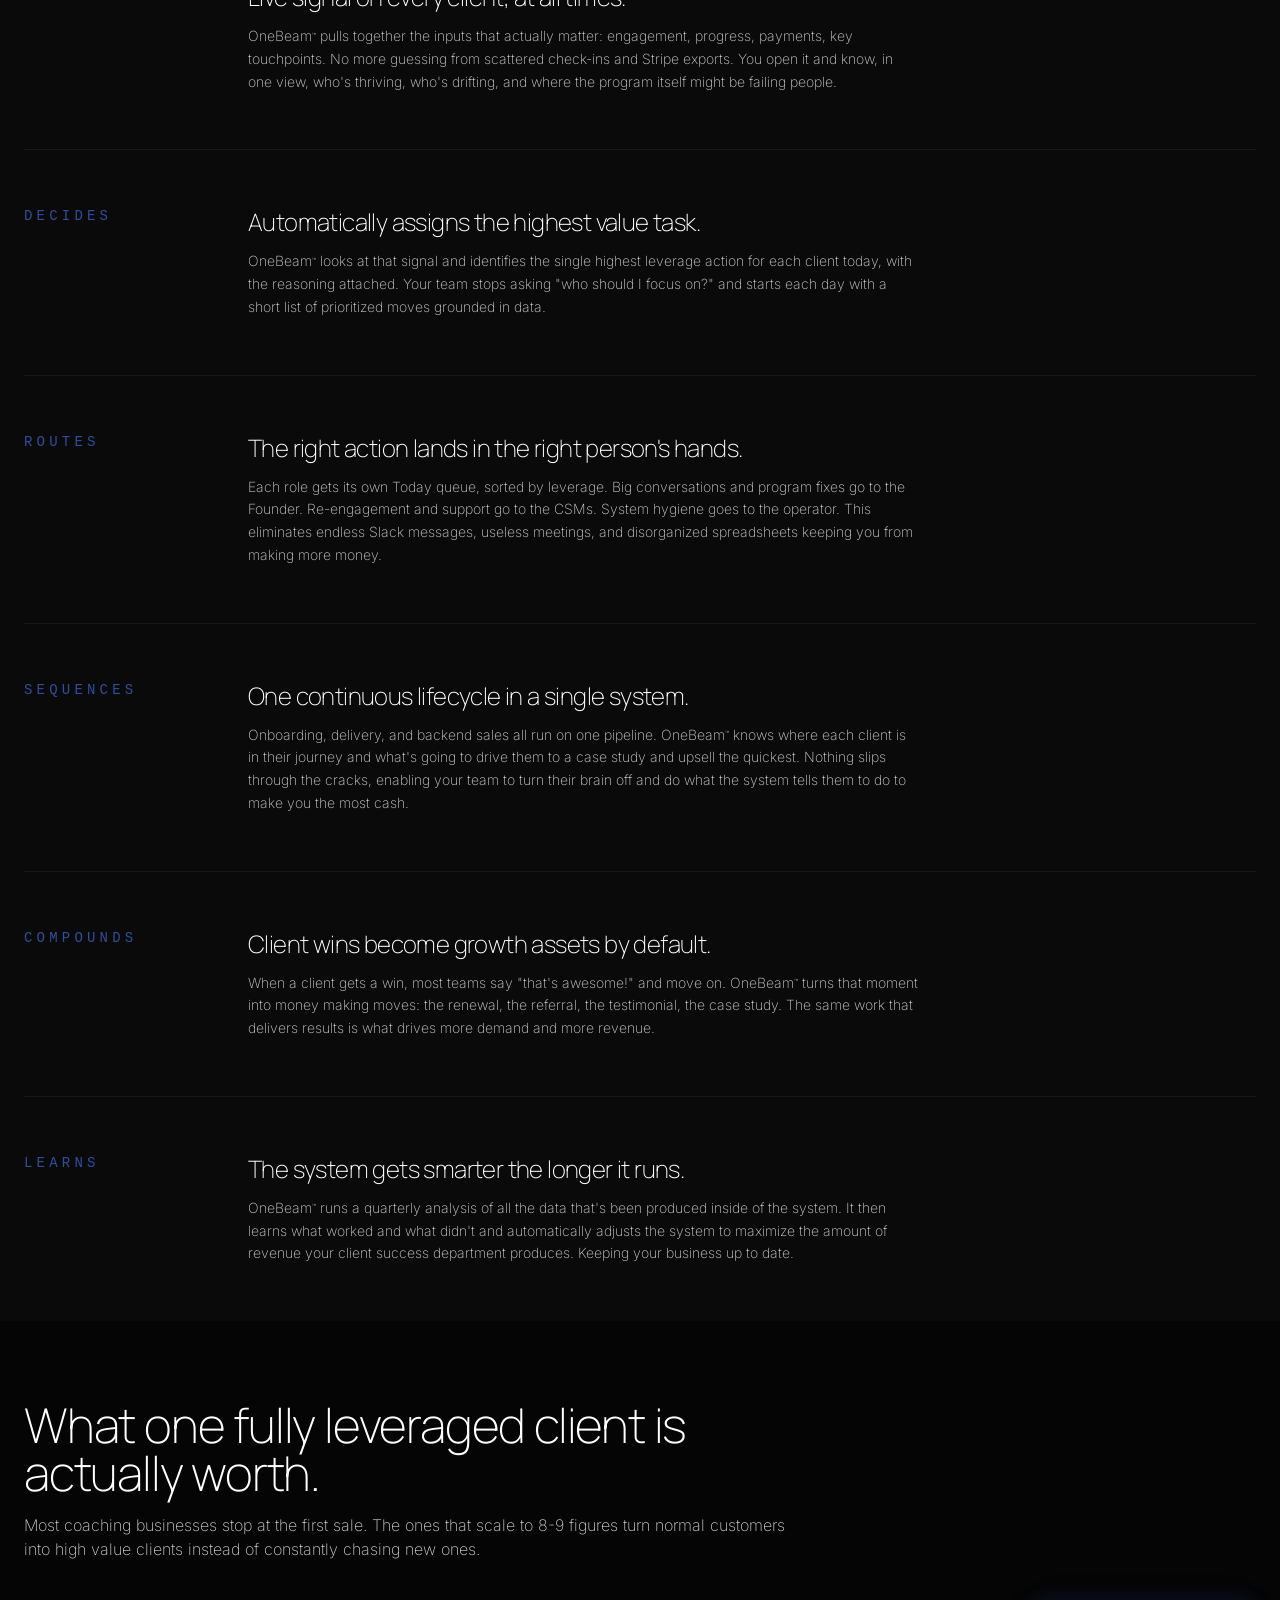
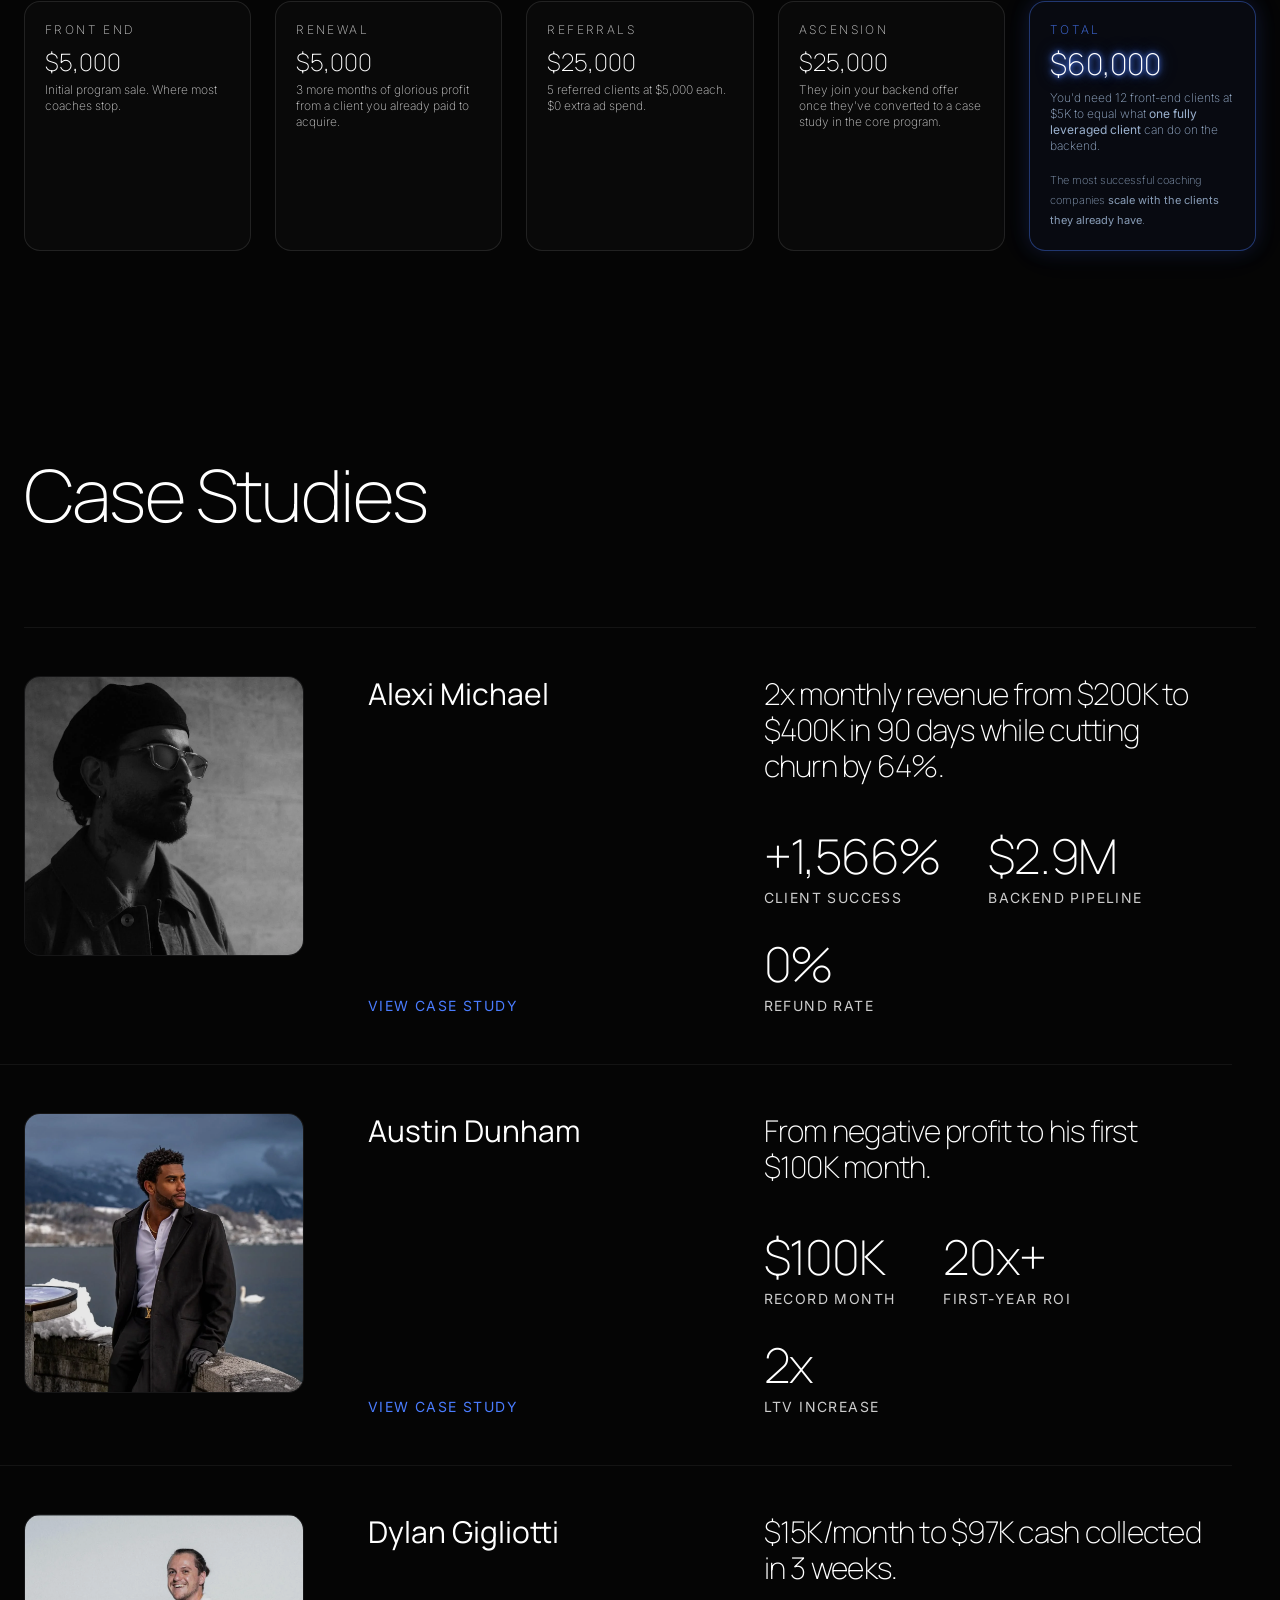
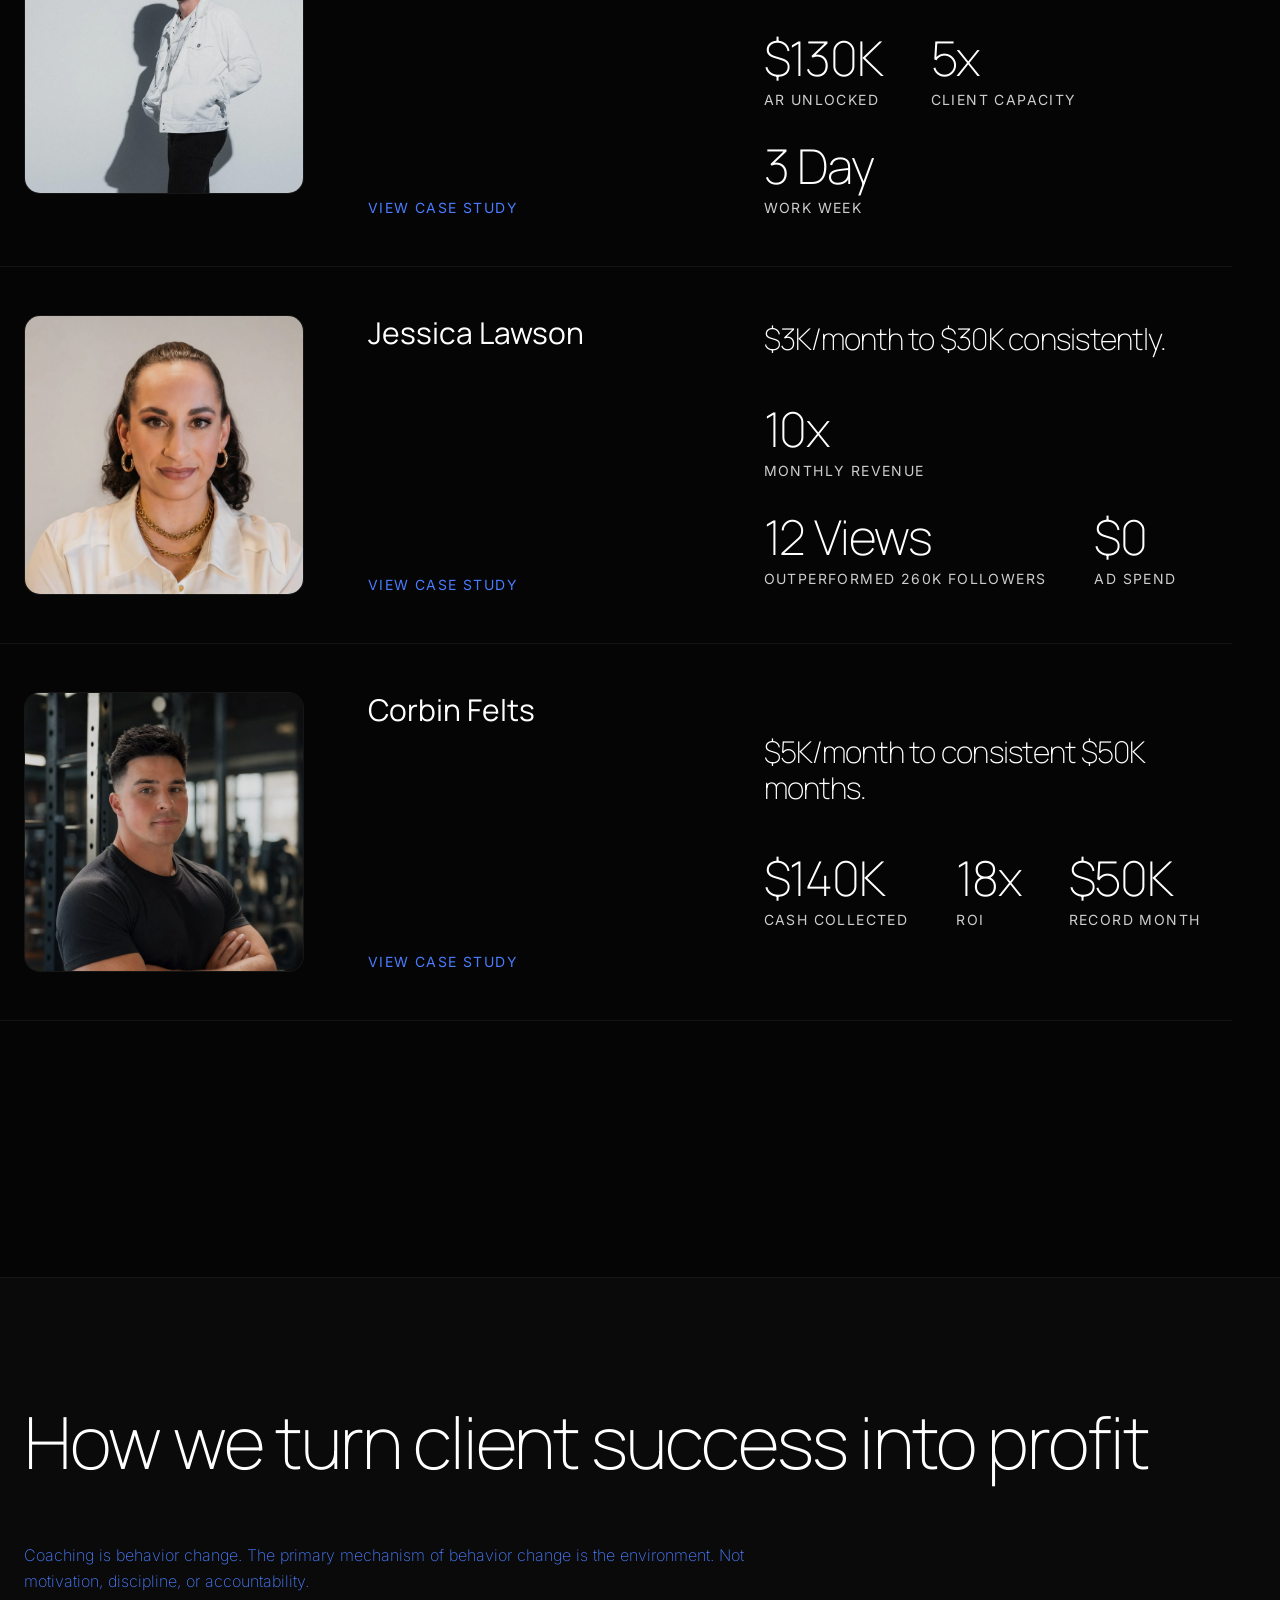
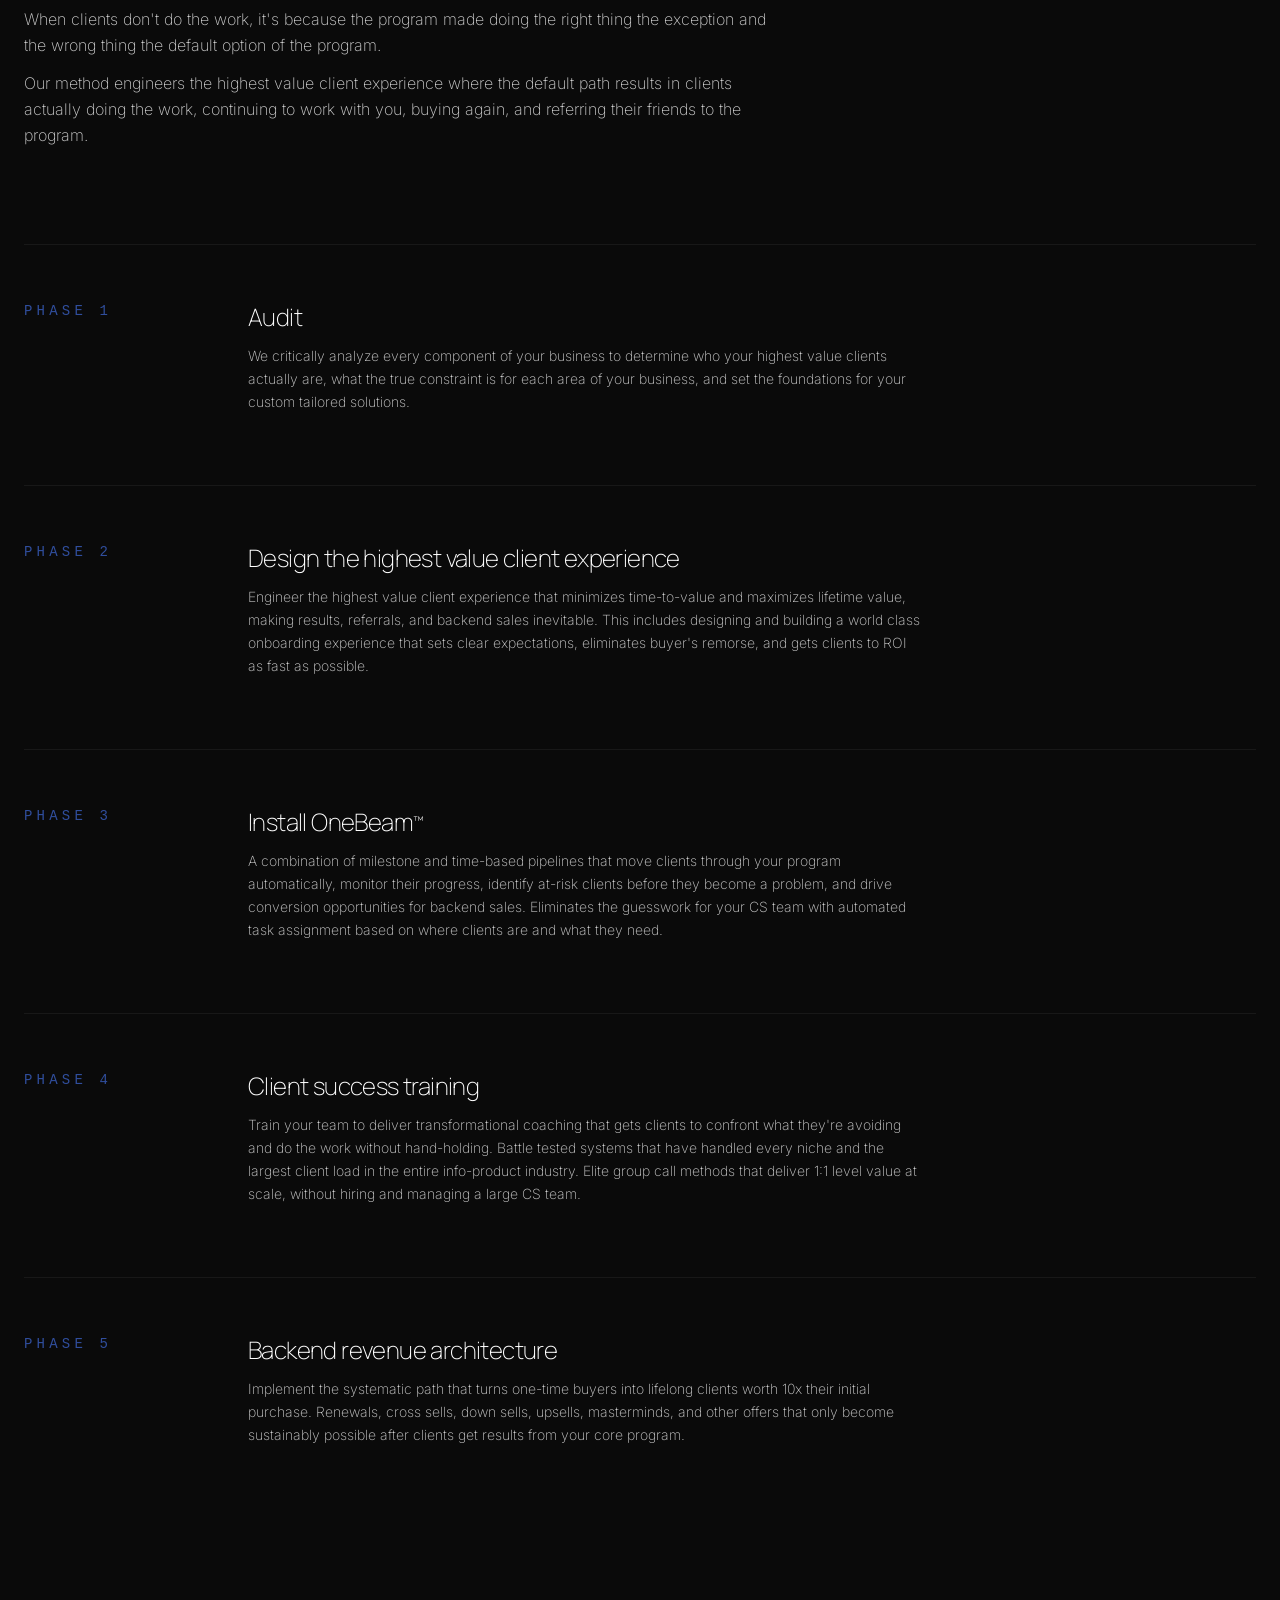
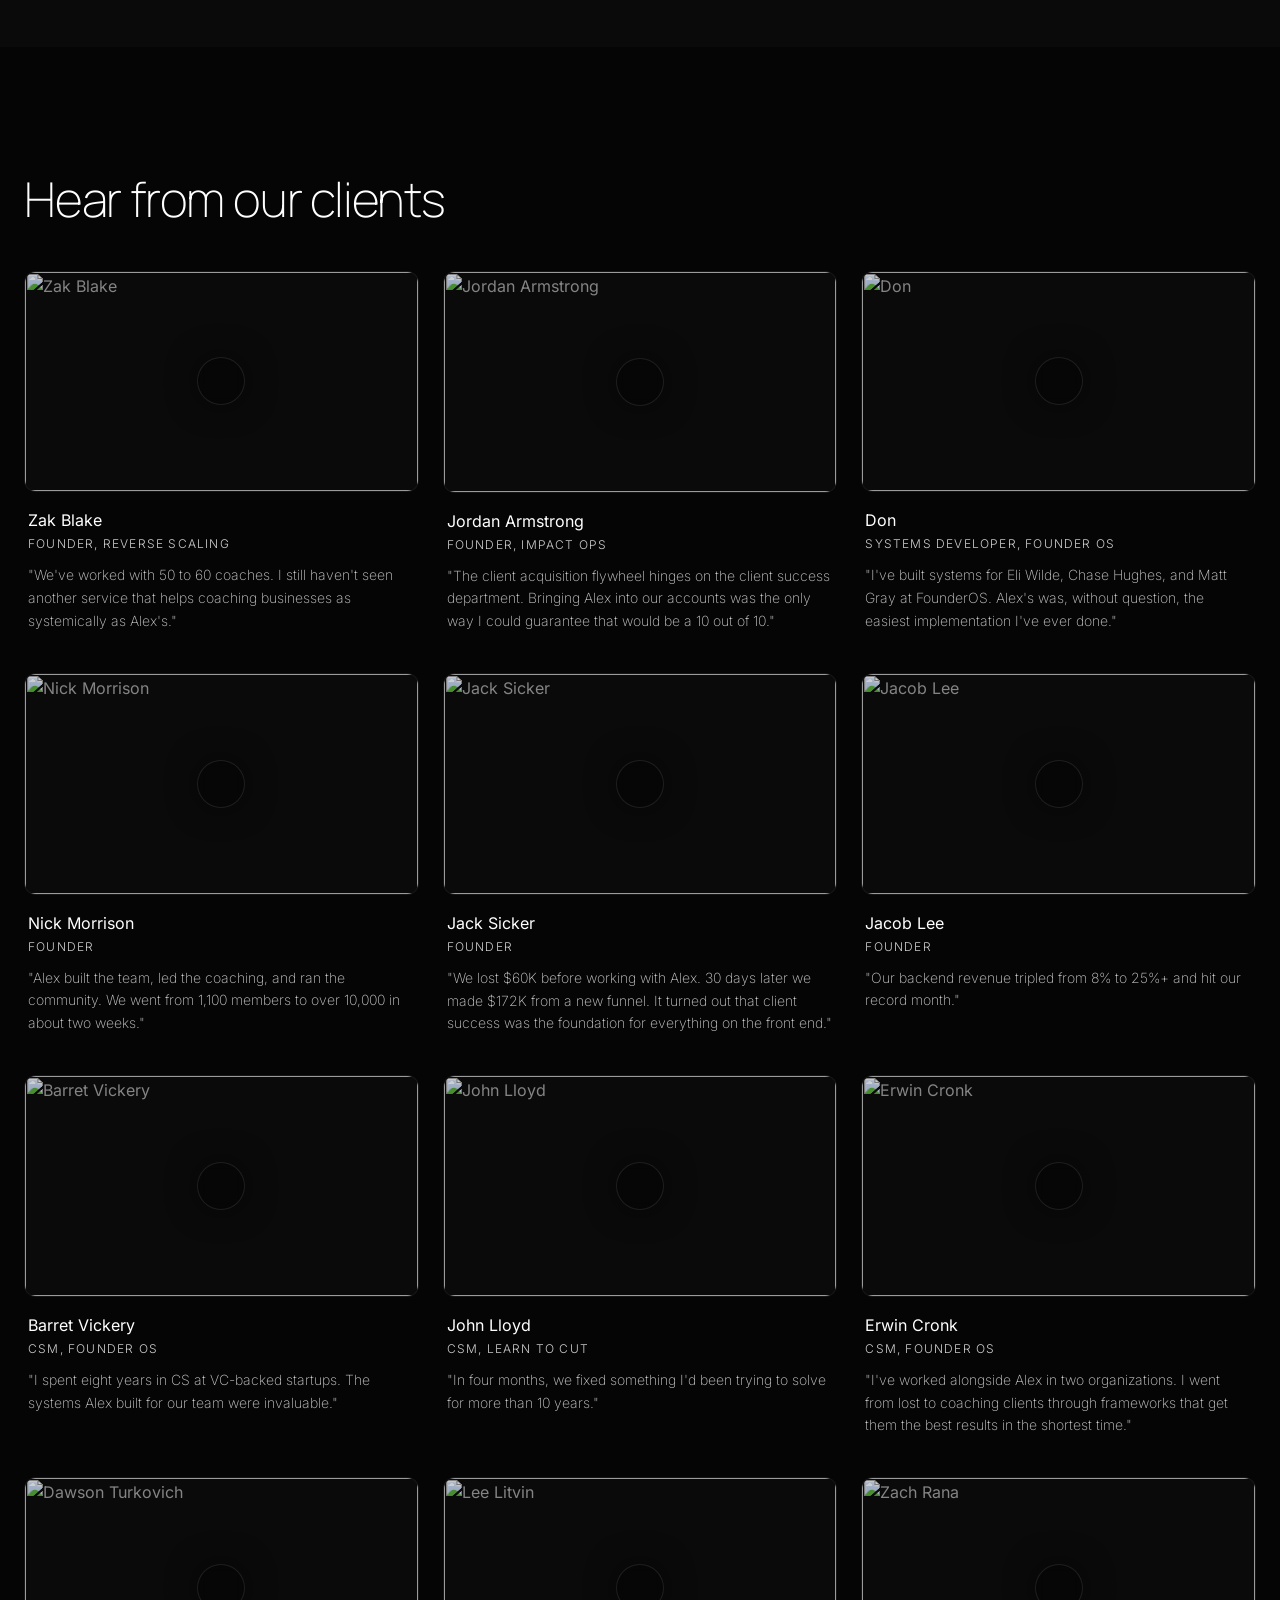
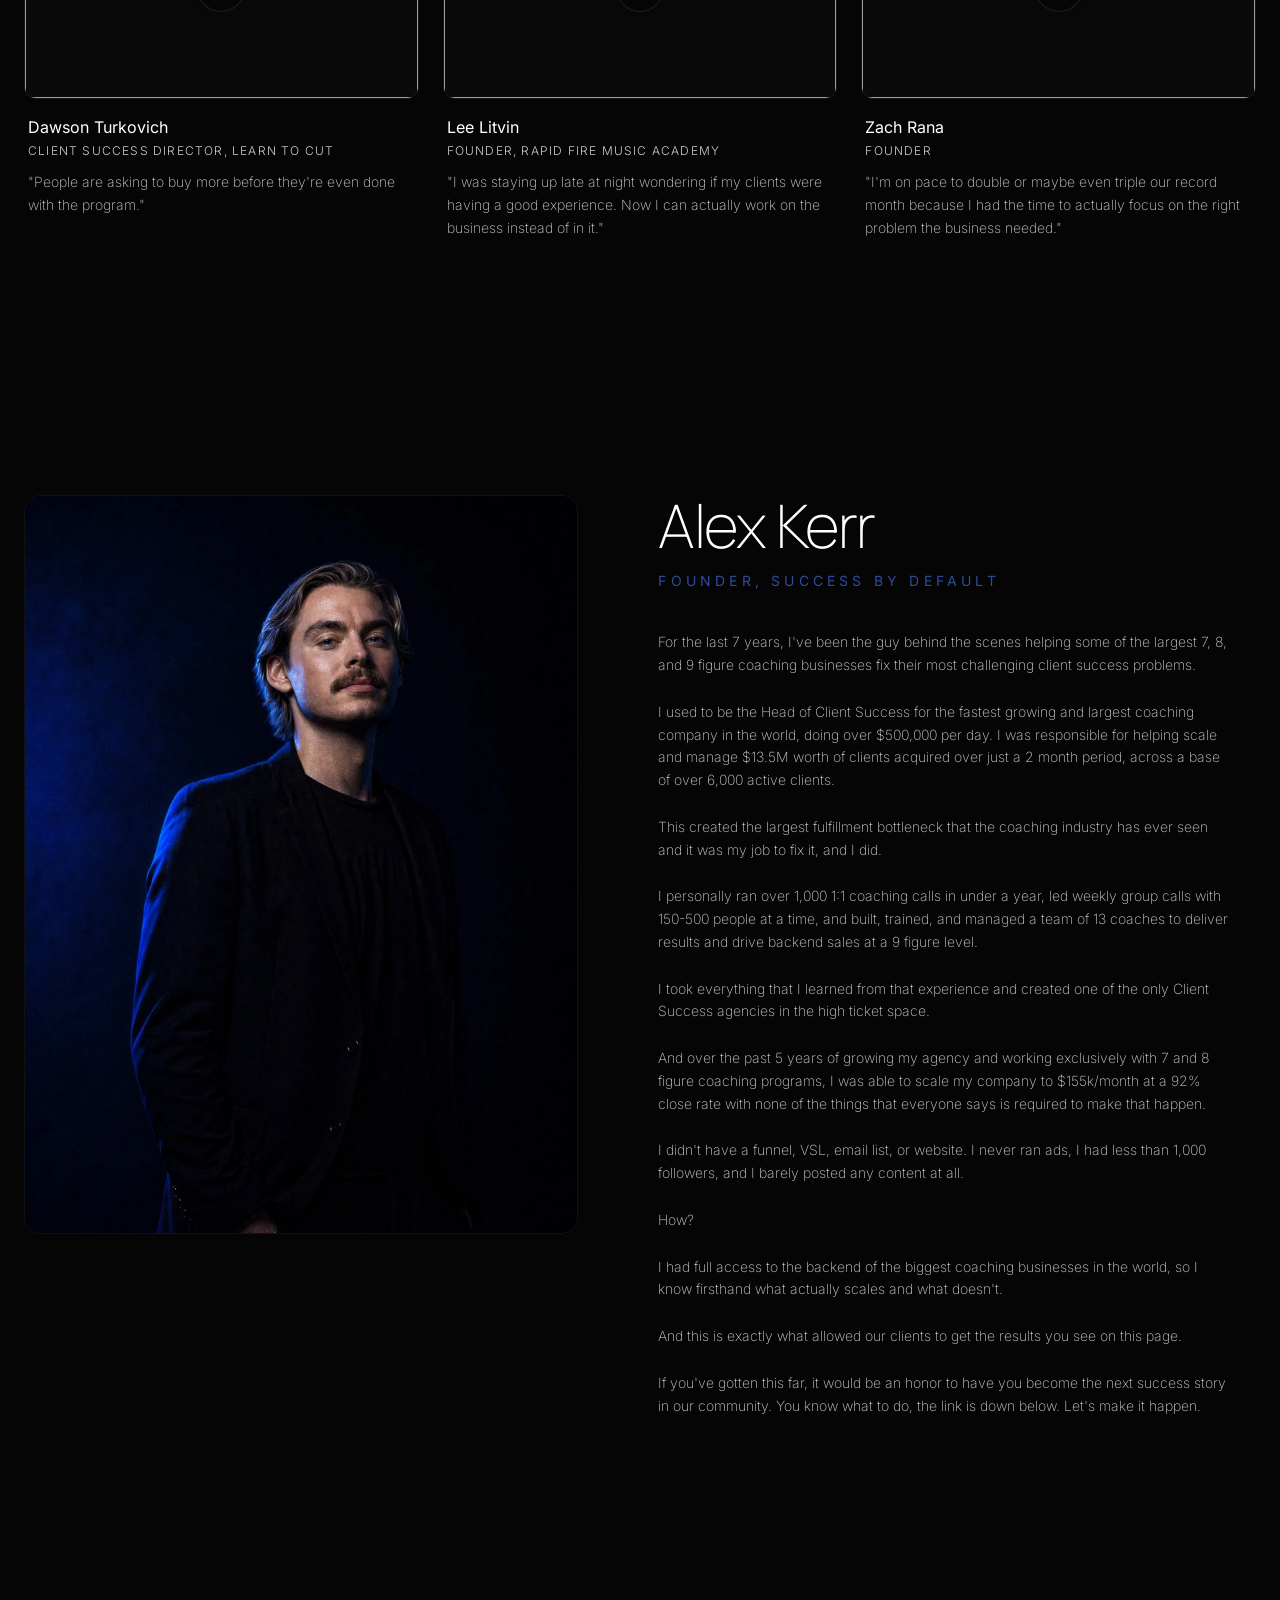
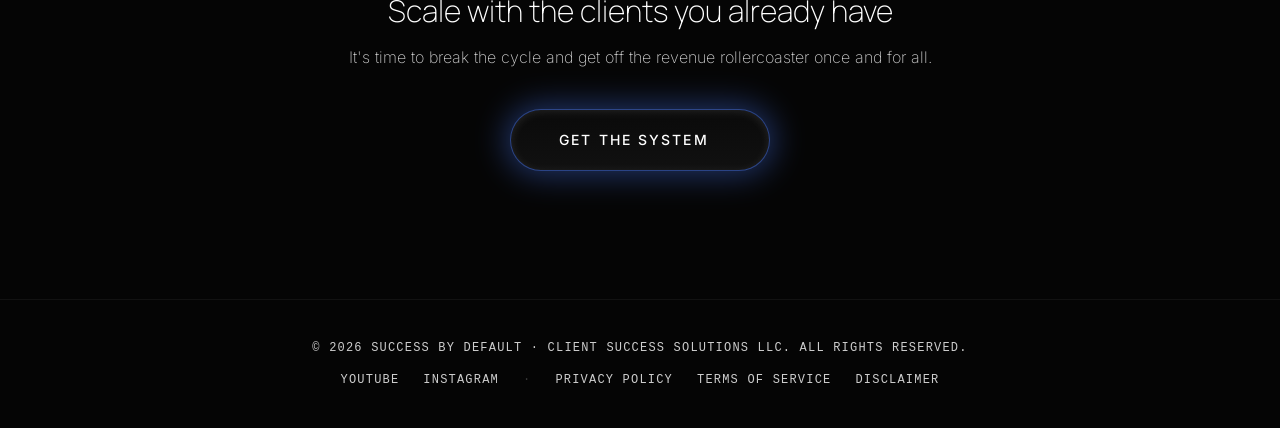
==== commit 437c82bd: "Dashboard mockup logo badge: K monogram to O for OneBeam" ====
--- a/index.html
+++ b/index.html
@@ -407,7 +407,7 @@
               <div class="flex items-center gap-2 lg:gap-3">
                 <div class="w-7 h-7 lg:w-8 lg:h-8 rounded-lg bg-gradient-to-br from-white/10 to-white/5 border border-white/20 flex items-center justify-center shadow-[0_0_15px_rgba(255,255,255,0.05)]">
                   <span class="font-normal text-white text-xs lg:text-sm">
-                    K
+                    O
                   </span>
                 </div>
                 <span class="font-extralight tracking-widest text-white text-xs lg:text-sm uppercase hidden sm:block">
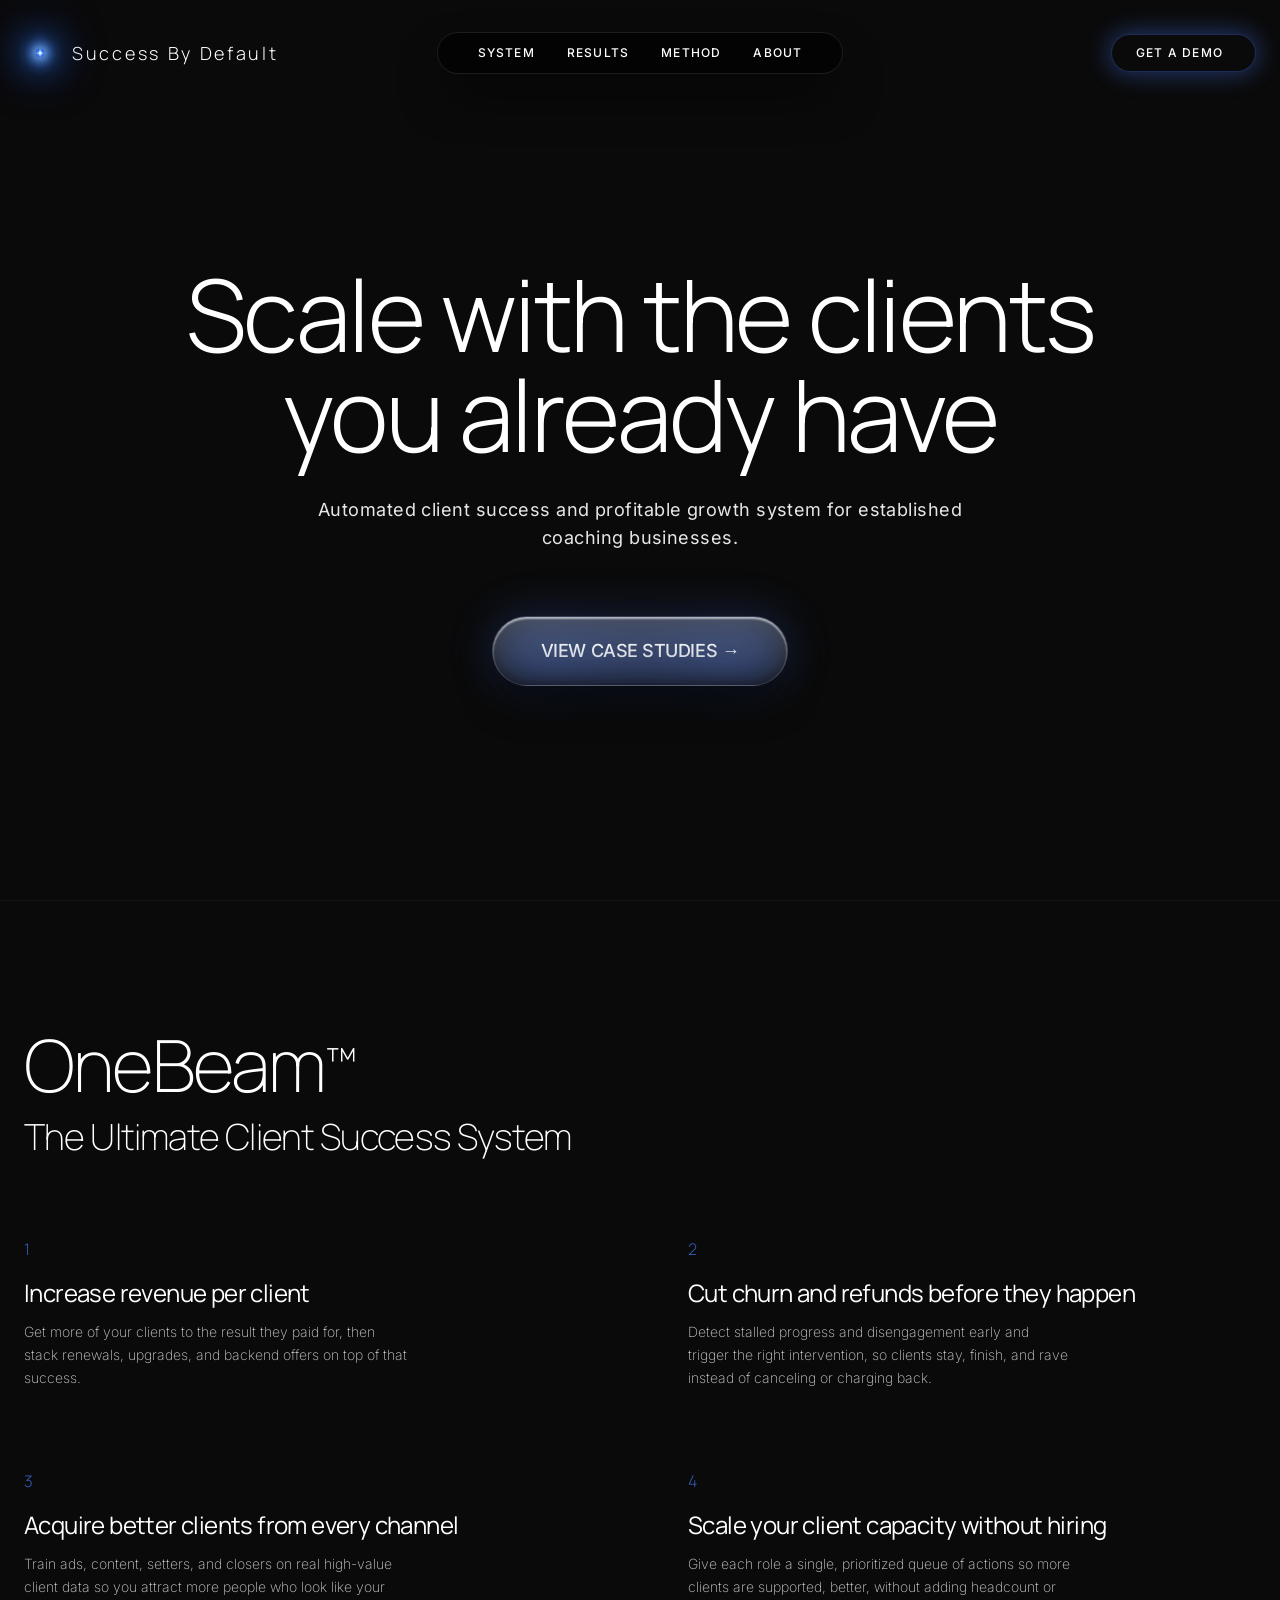
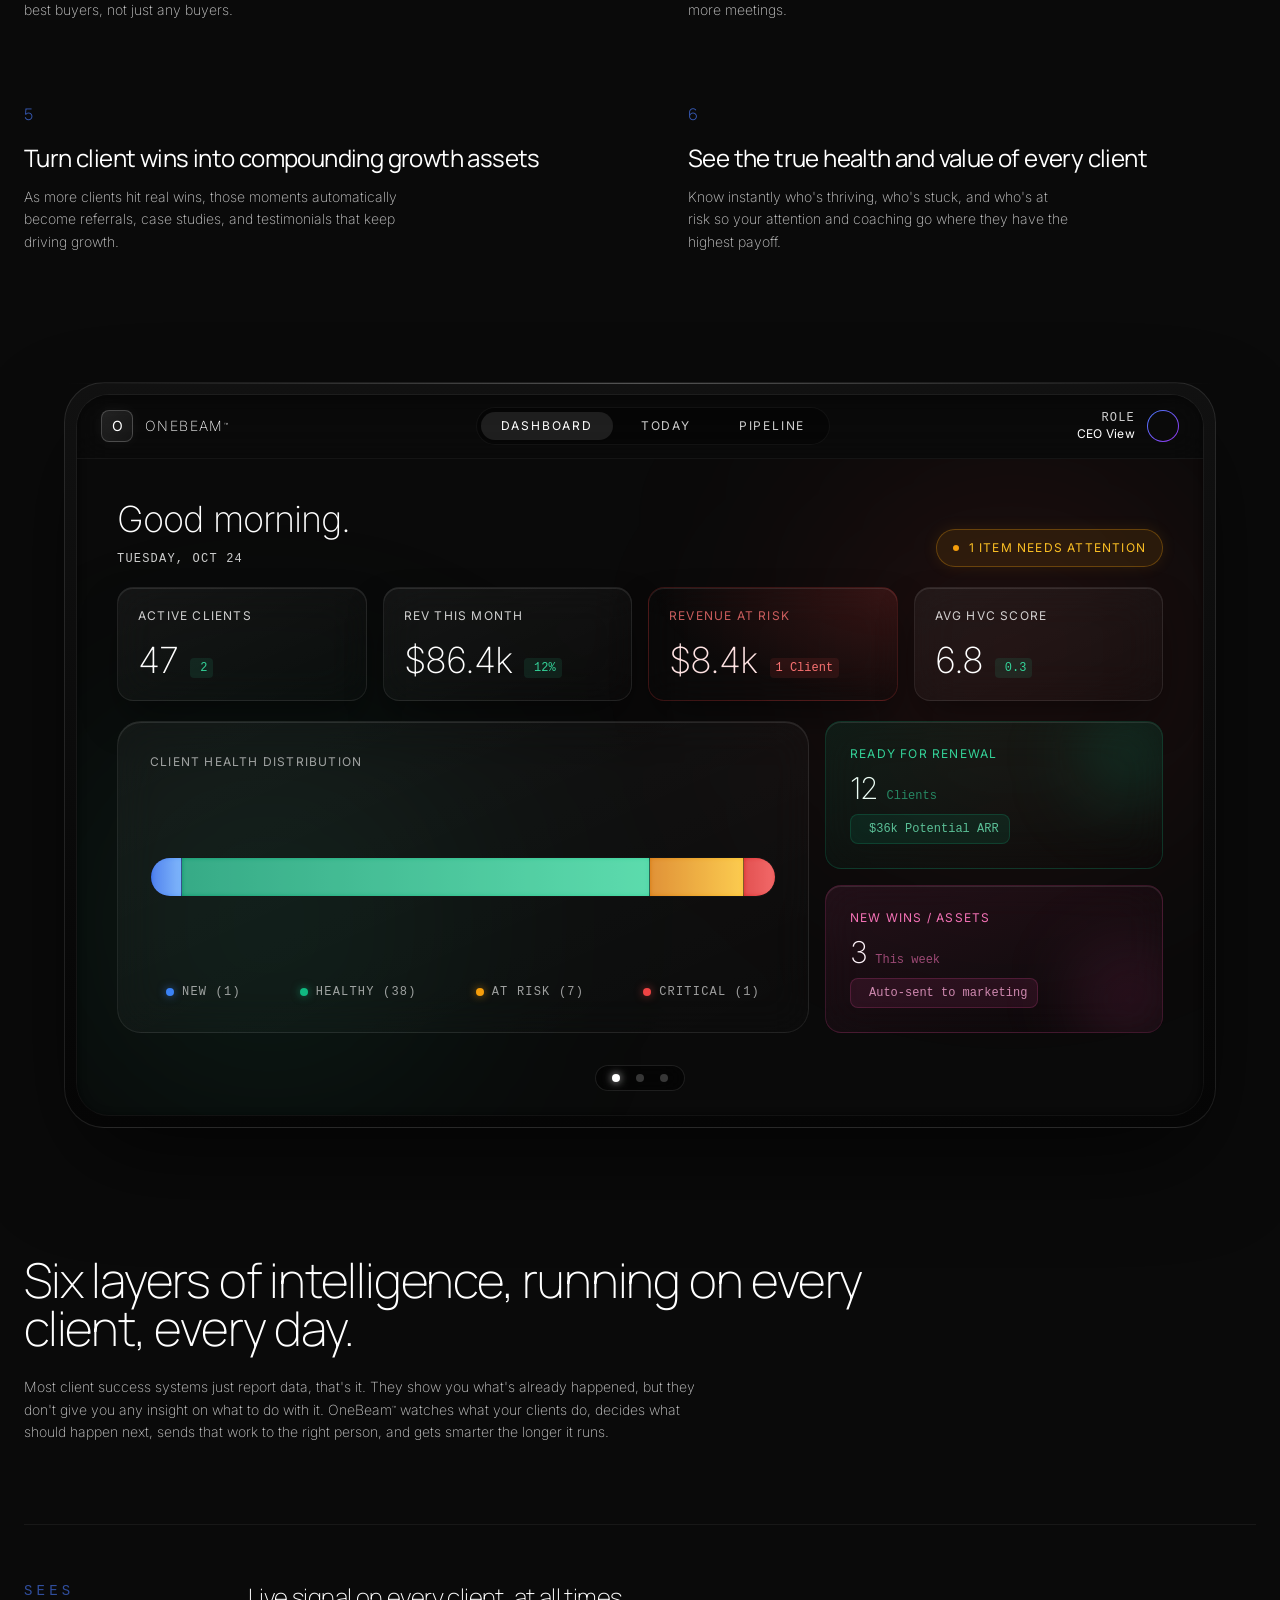
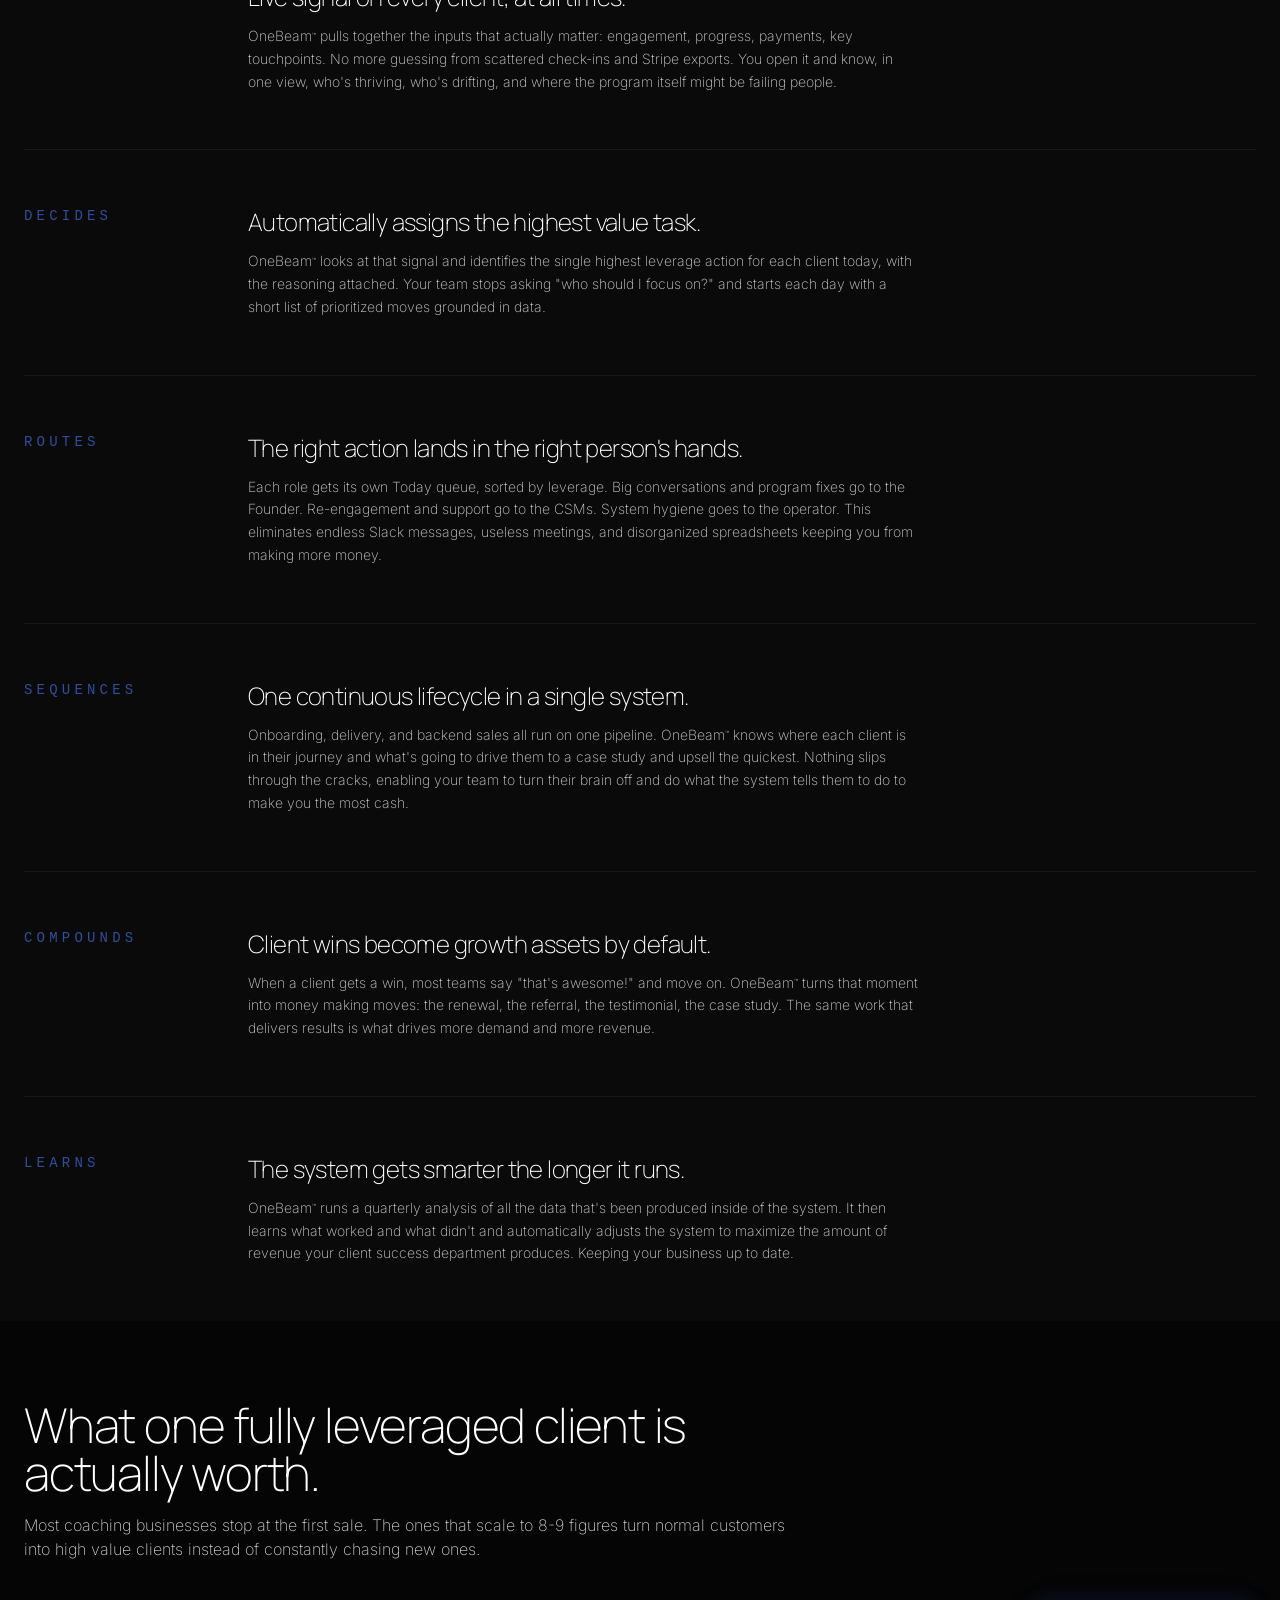
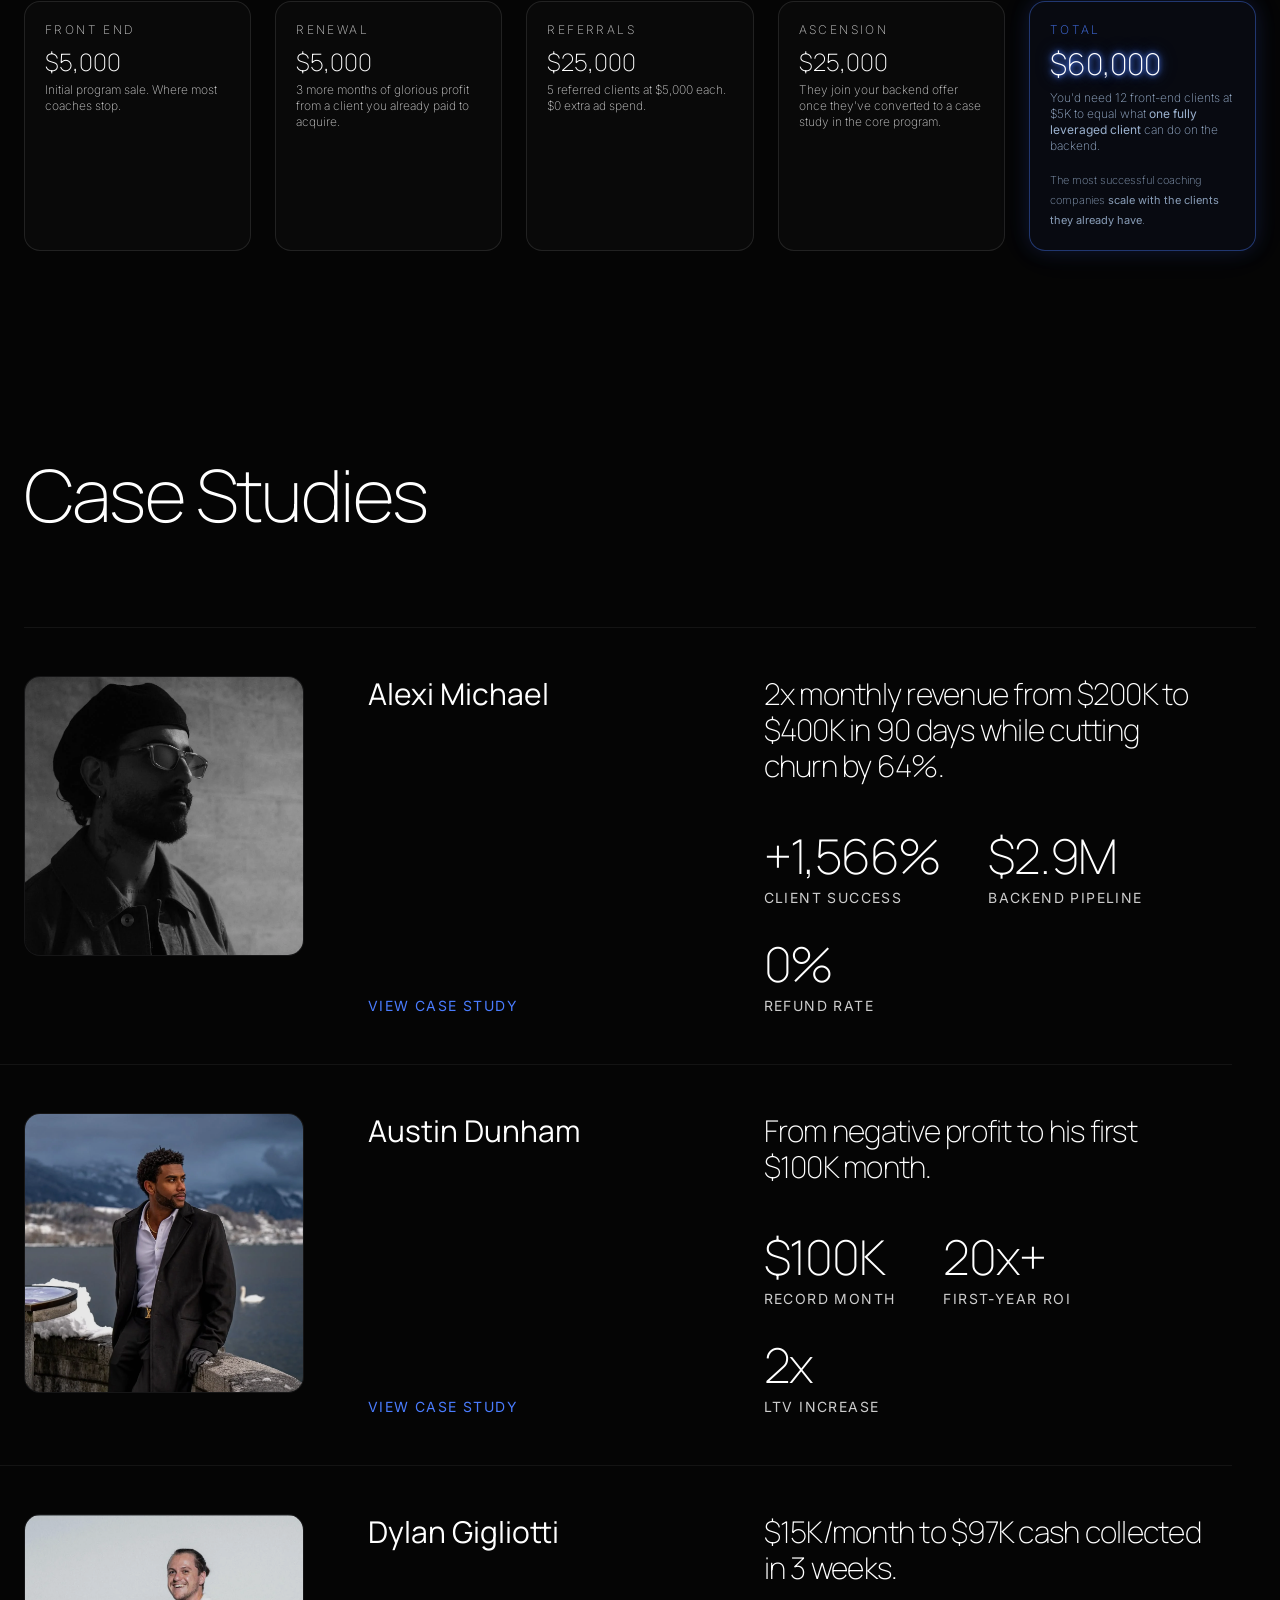
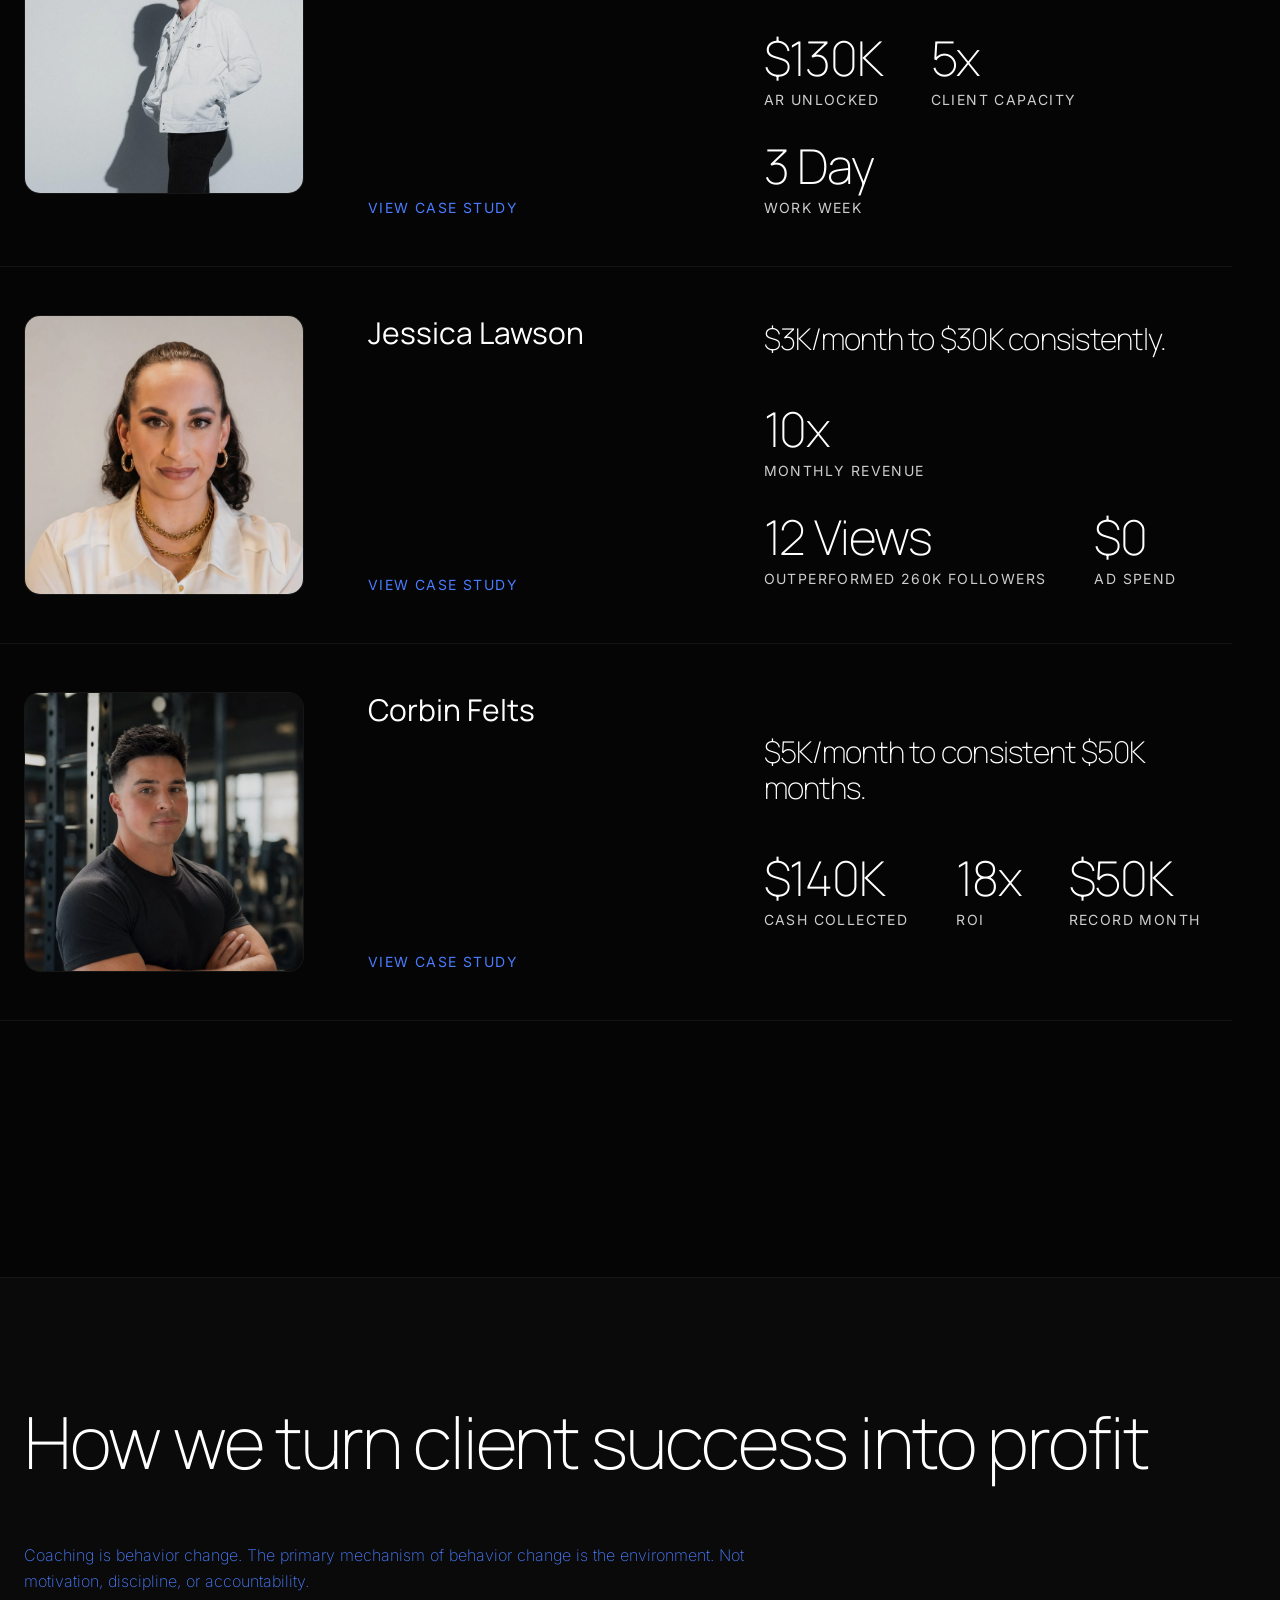
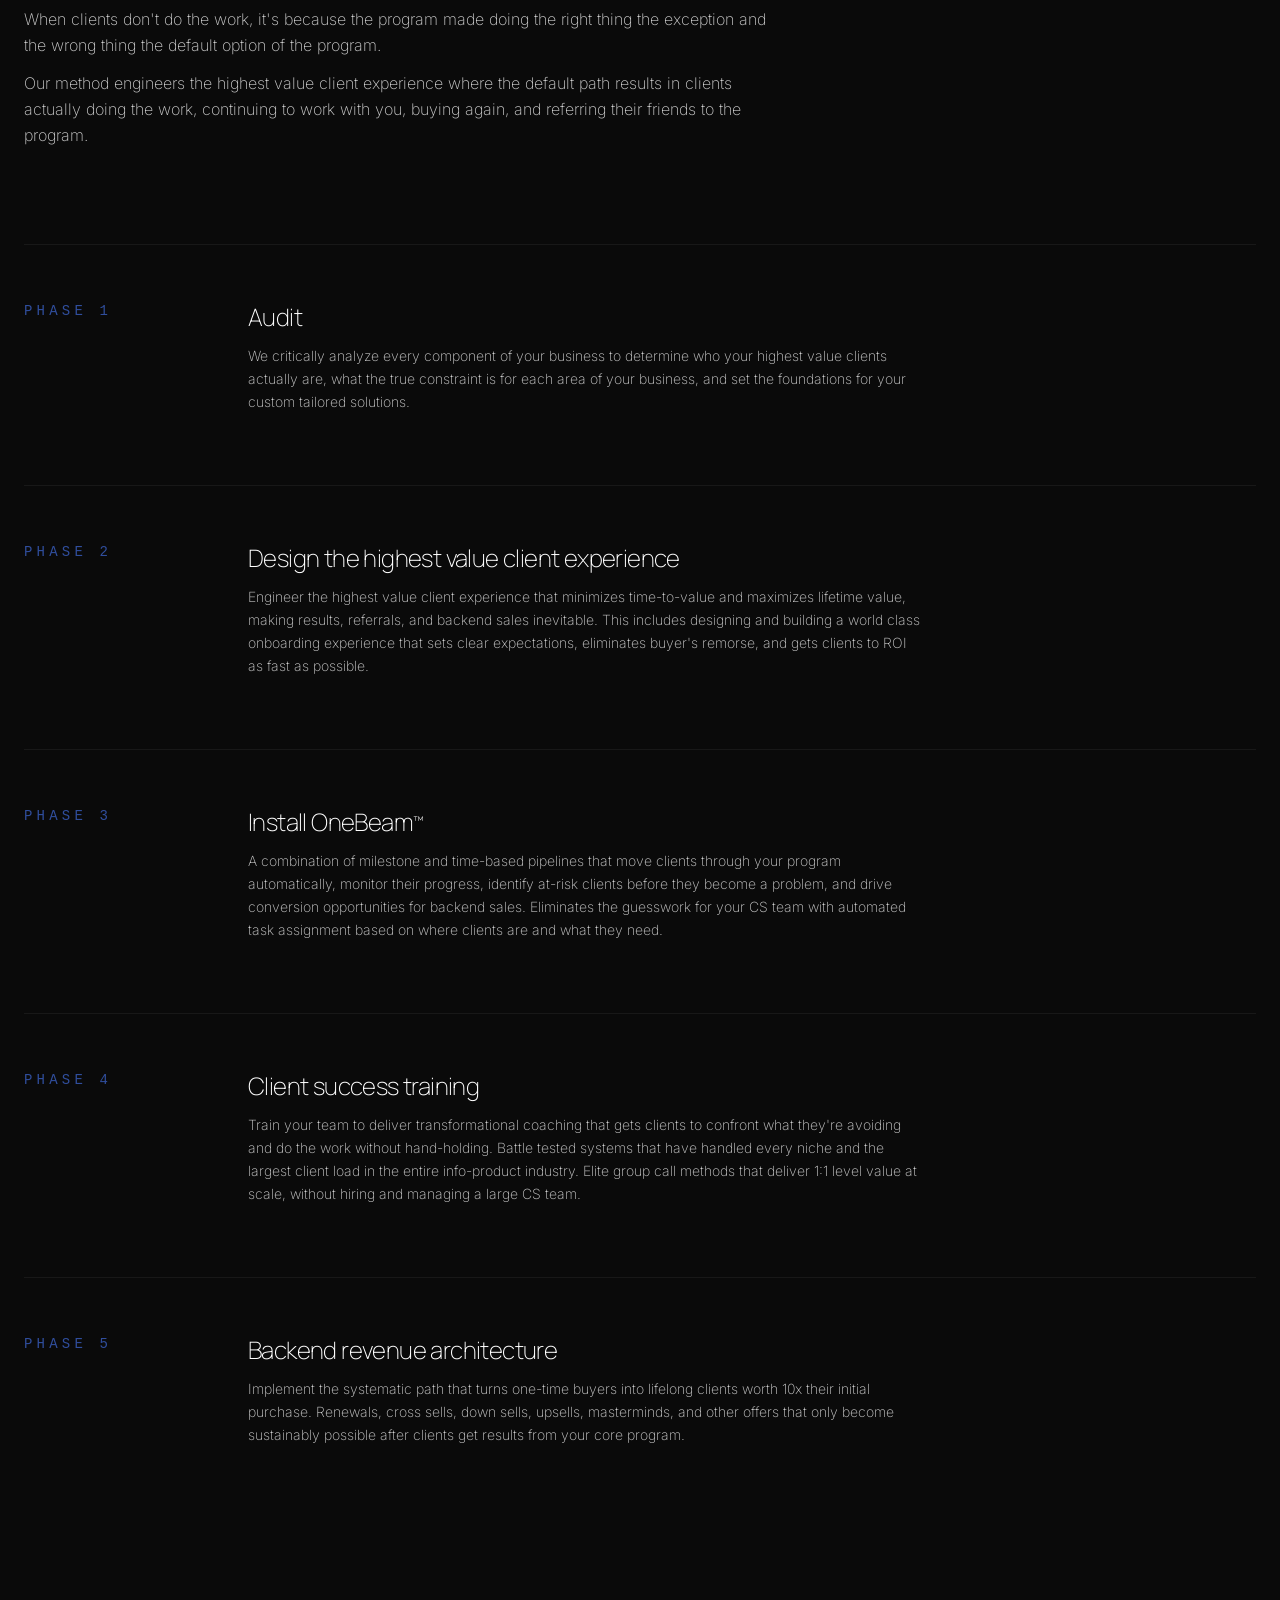
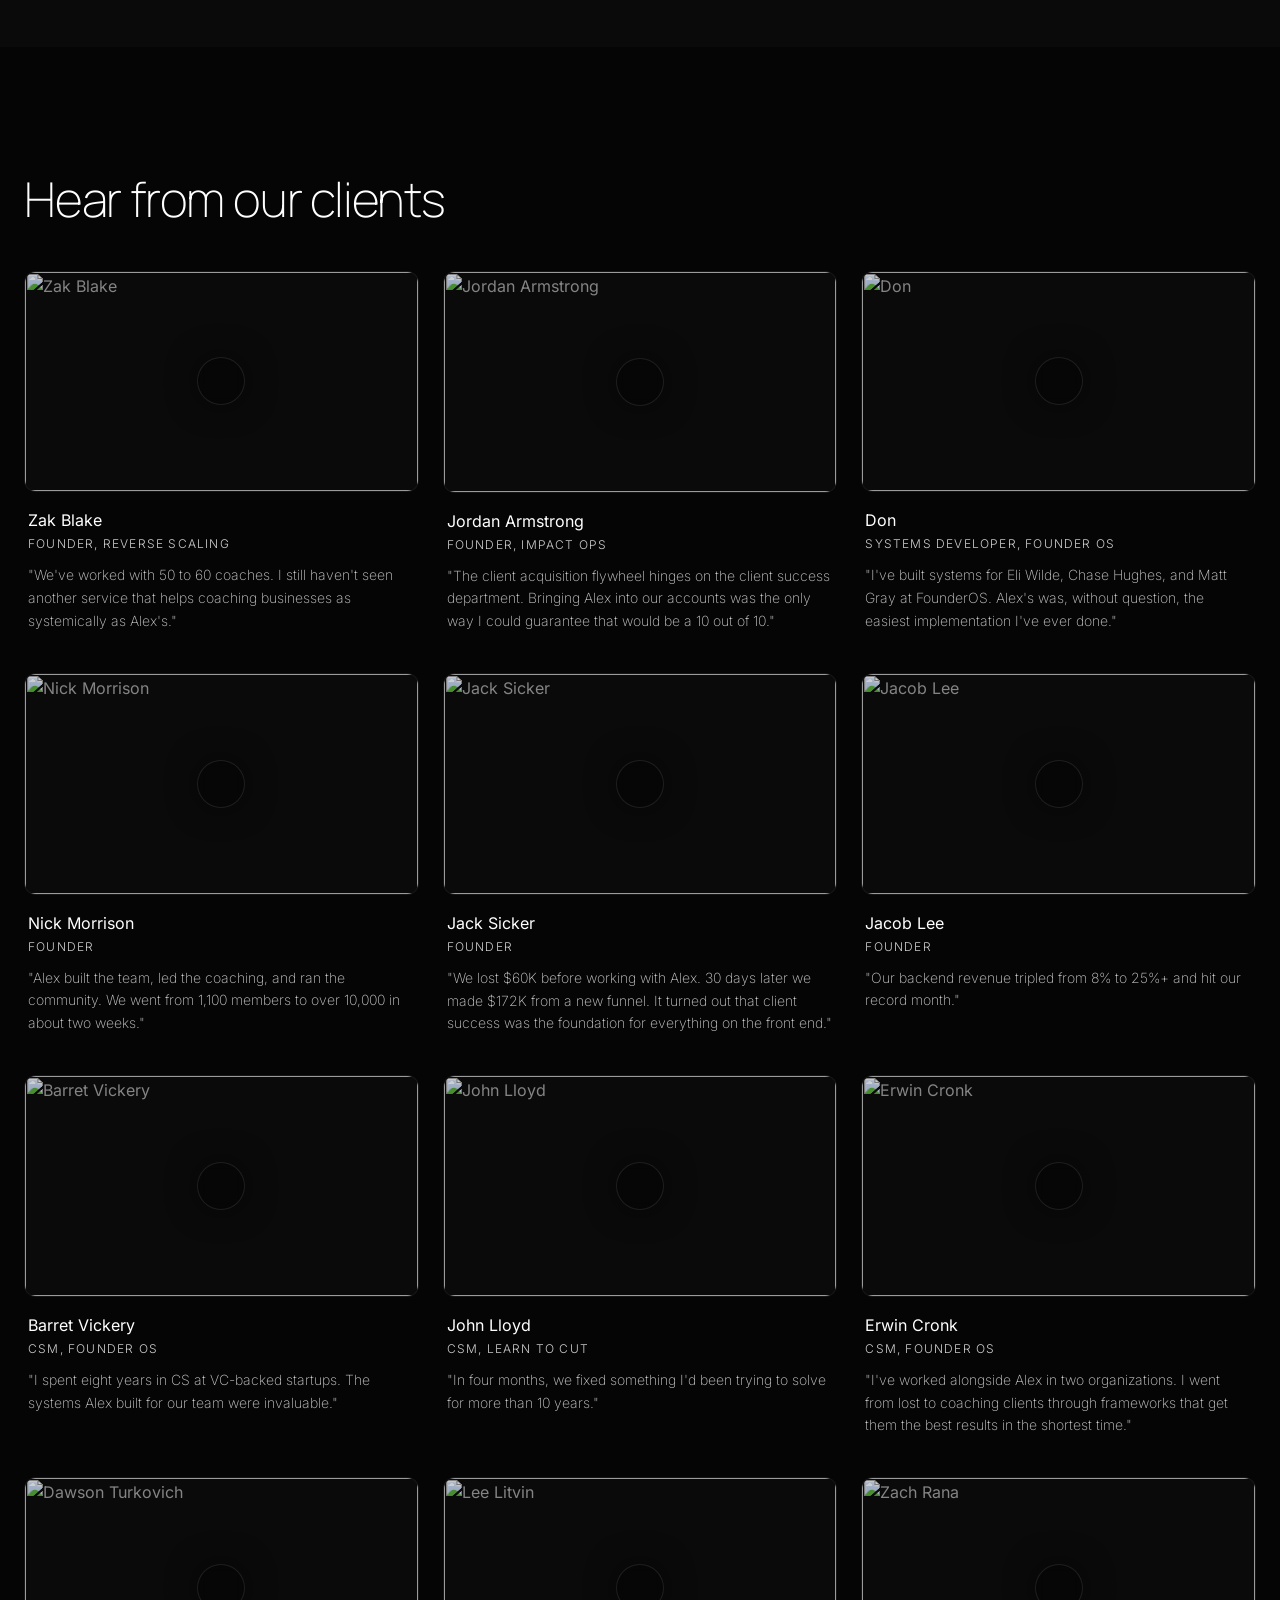
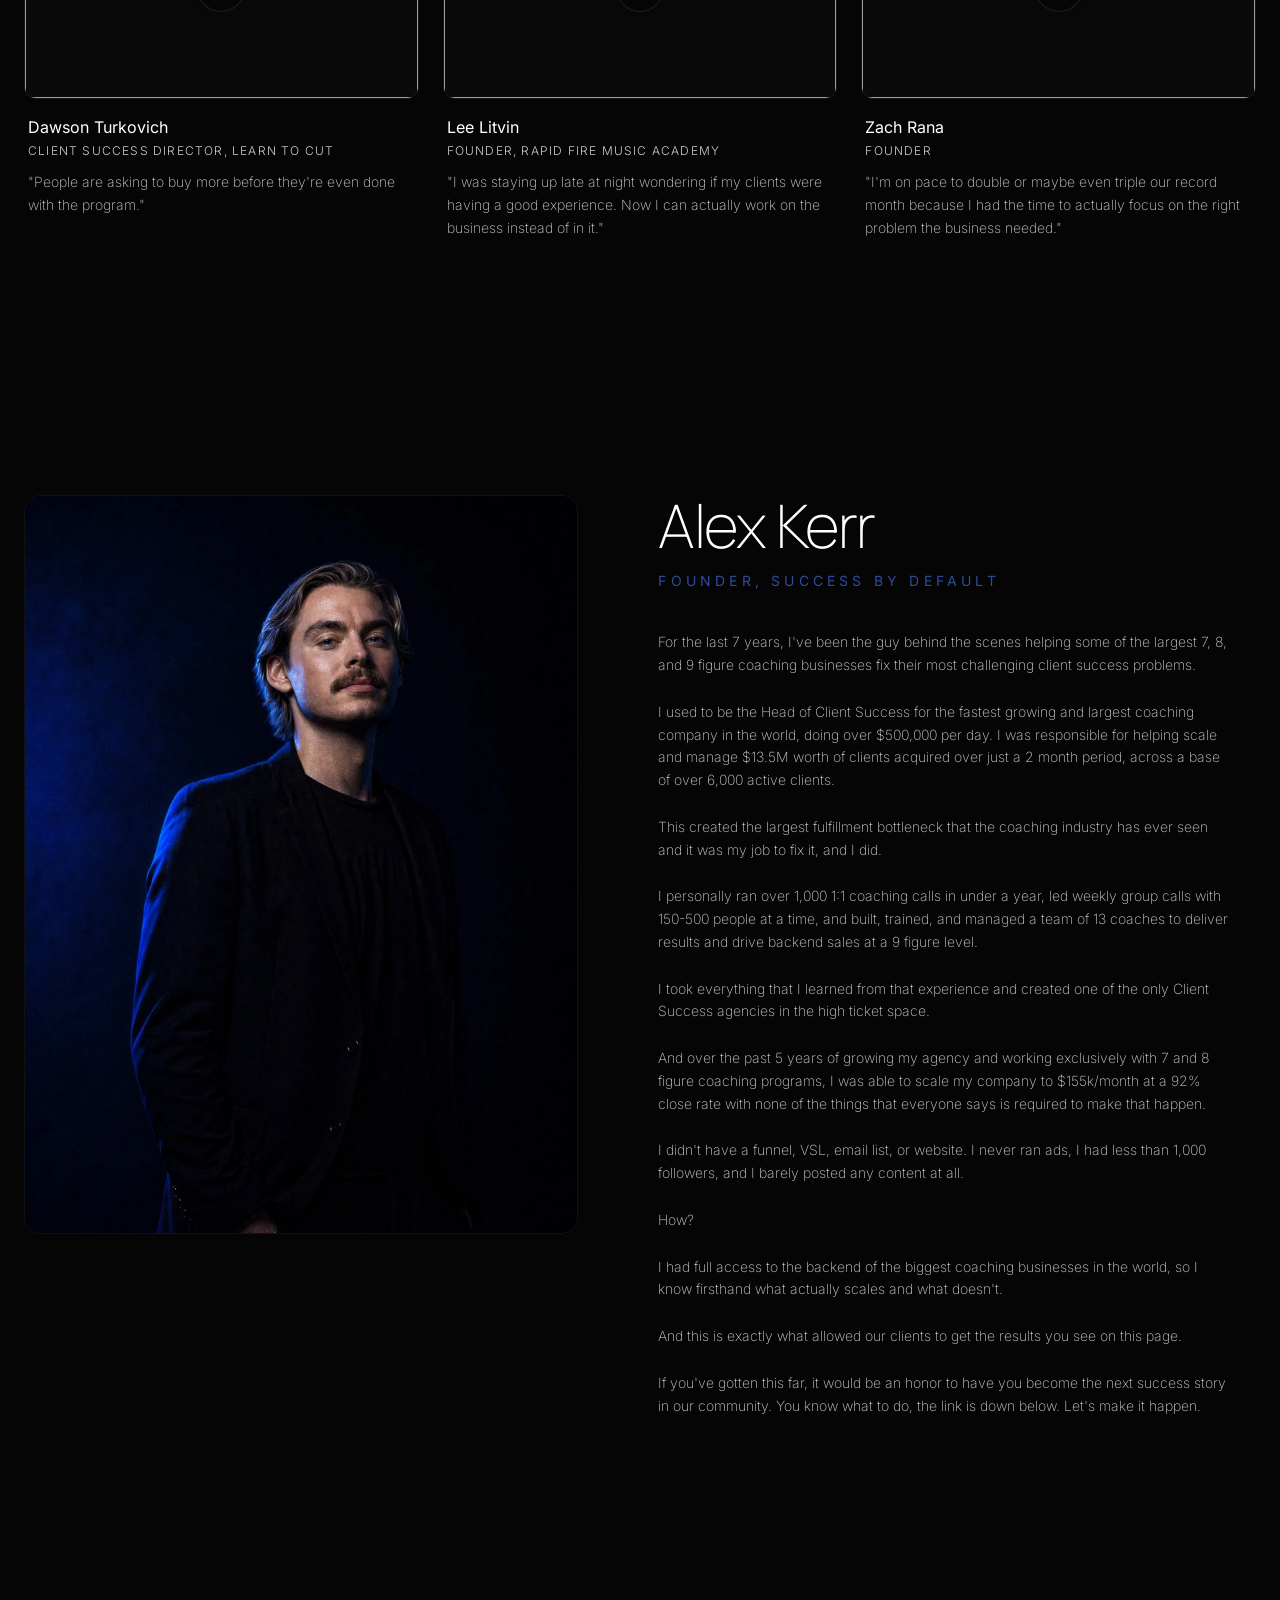
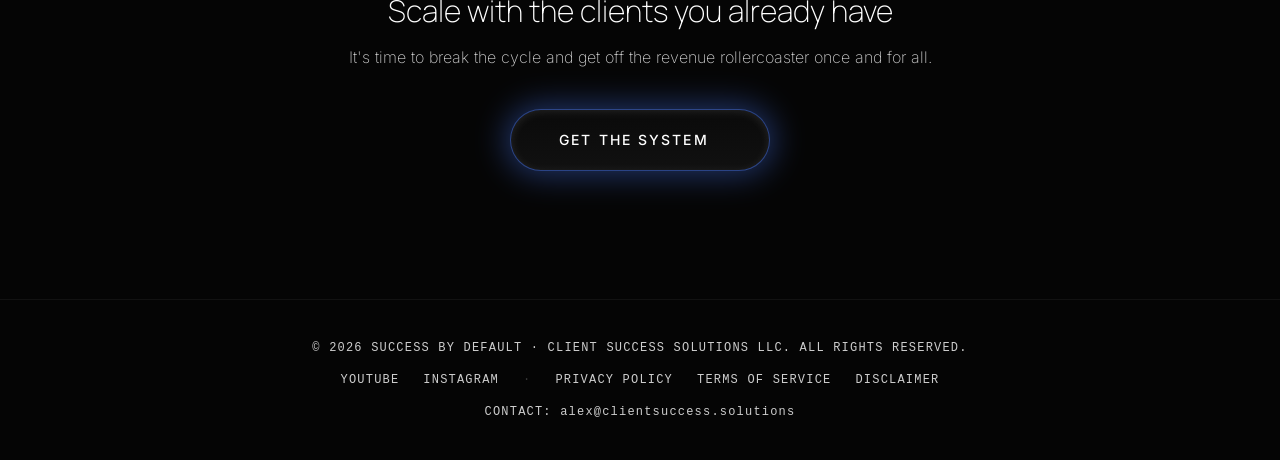
==== commit d1bc04b4: "Stripe website compliance: refunds/disputes section in terms, contact email in every footer Stripe a" ====
--- a/index.html
+++ b/index.html
@@ -1714,6 +1714,7 @@
           <a href="/terms" class="hover:text-white transition-colors">Terms of Service</a>
           <a href="/disclaimer" class="hover:text-white transition-colors">Disclaimer</a>
         </div>
+        <div>Contact: <a href="mailto:alex@clientsuccess.solutions" class="hover:text-white transition-colors" style="text-transform:none">alex@clientsuccess.solutions</a></div>
       </div>
     </footer>
   
